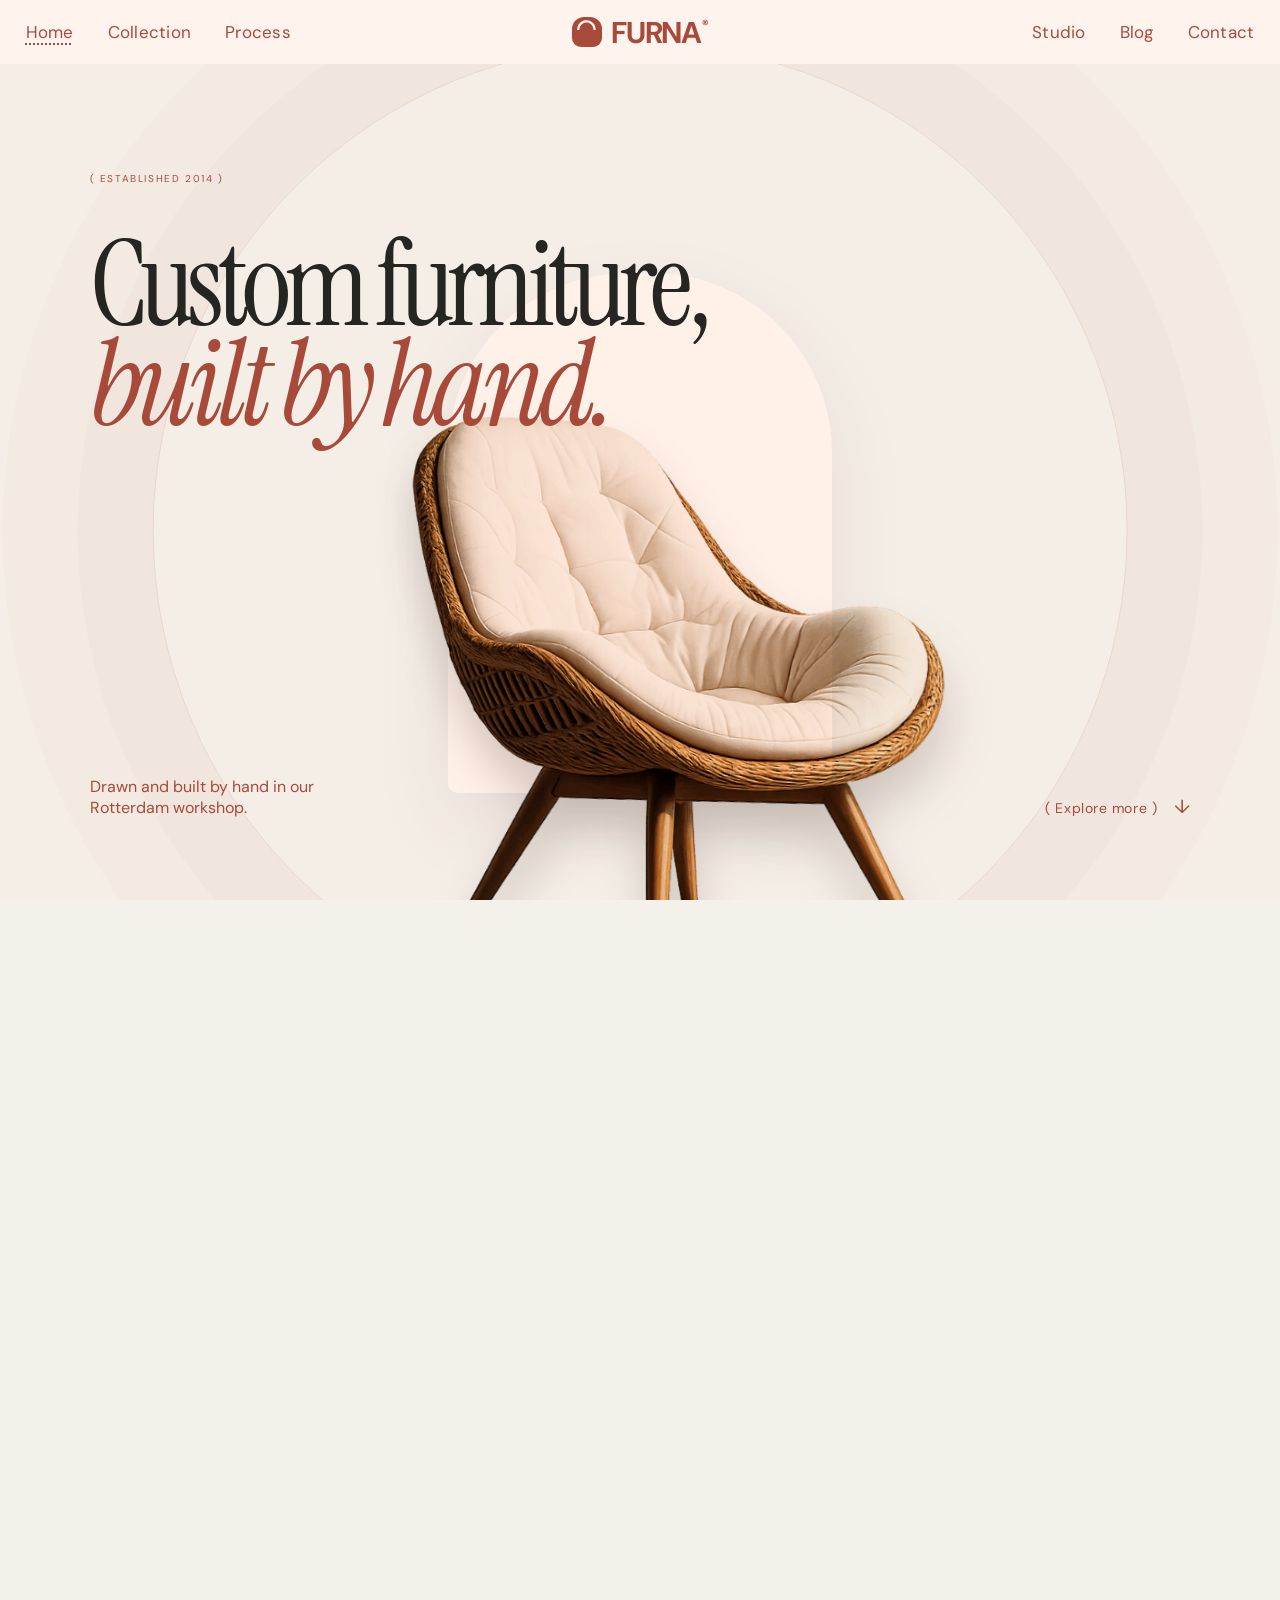
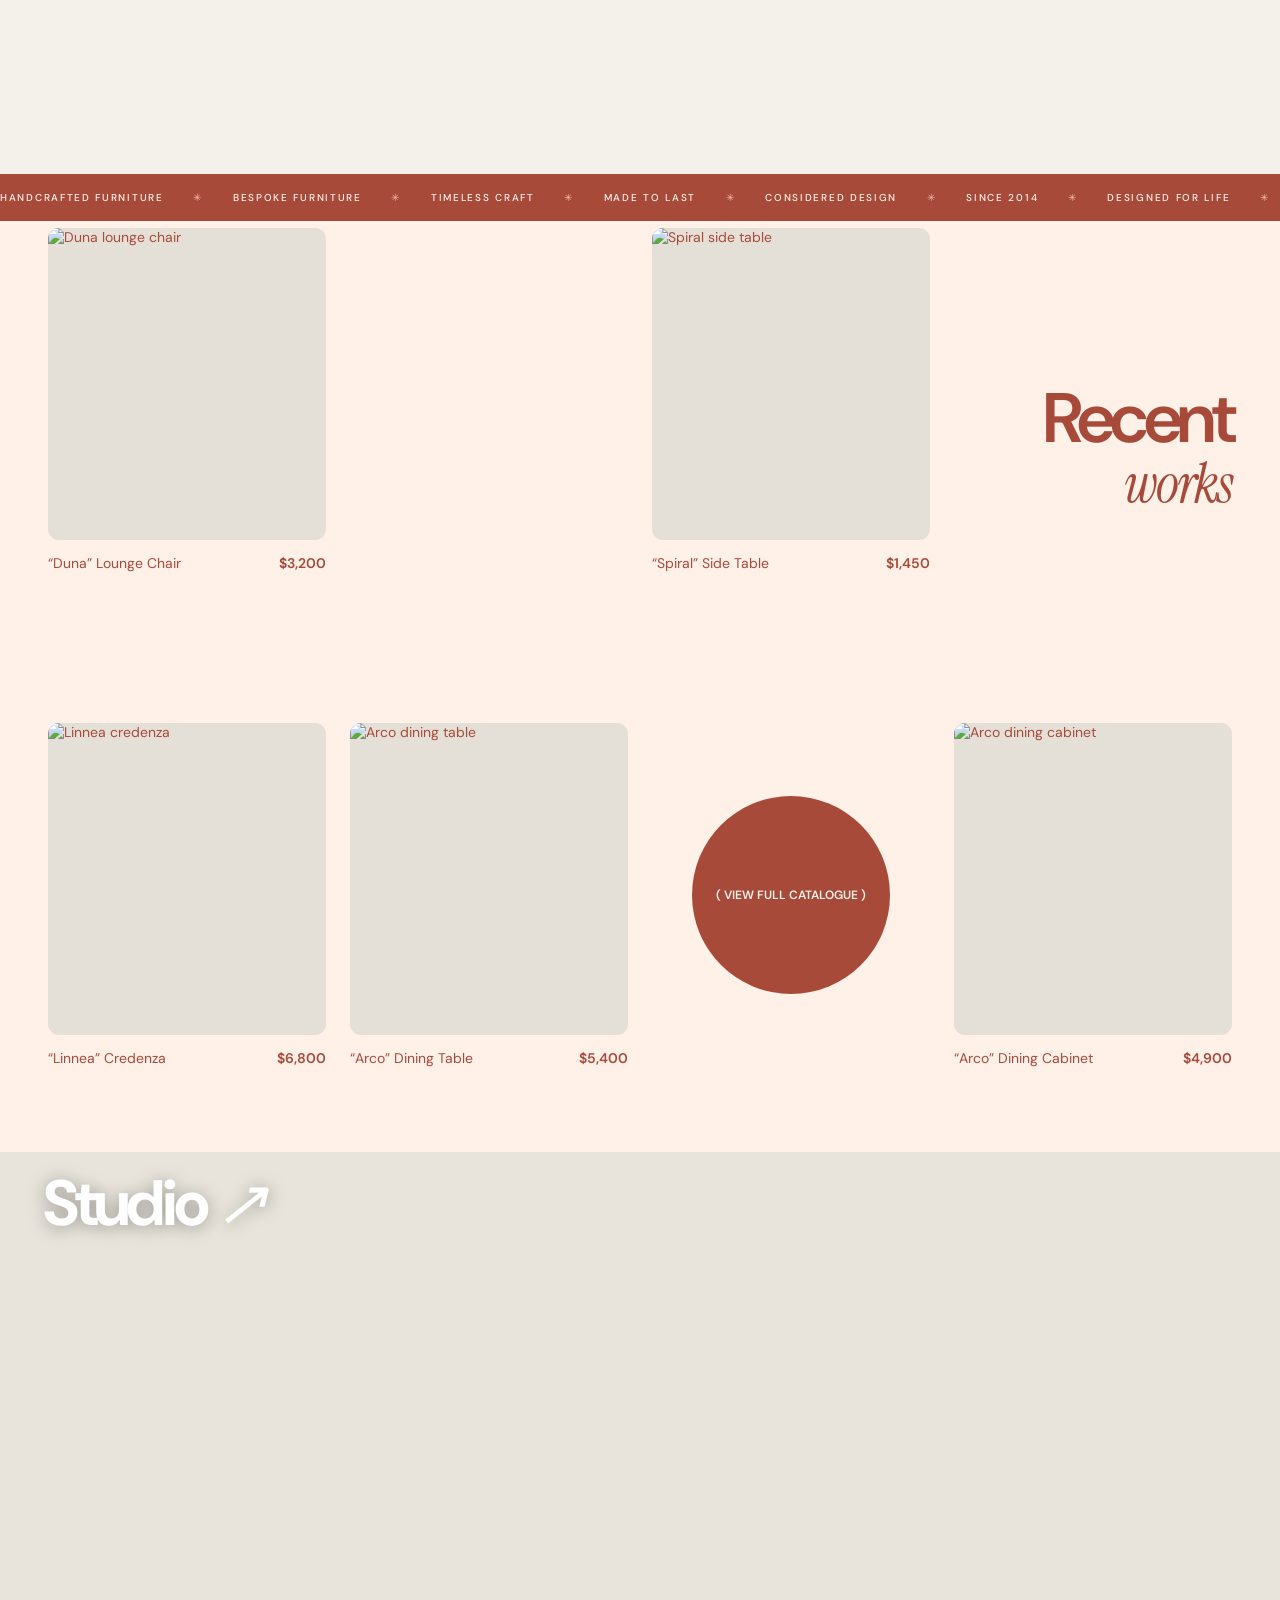
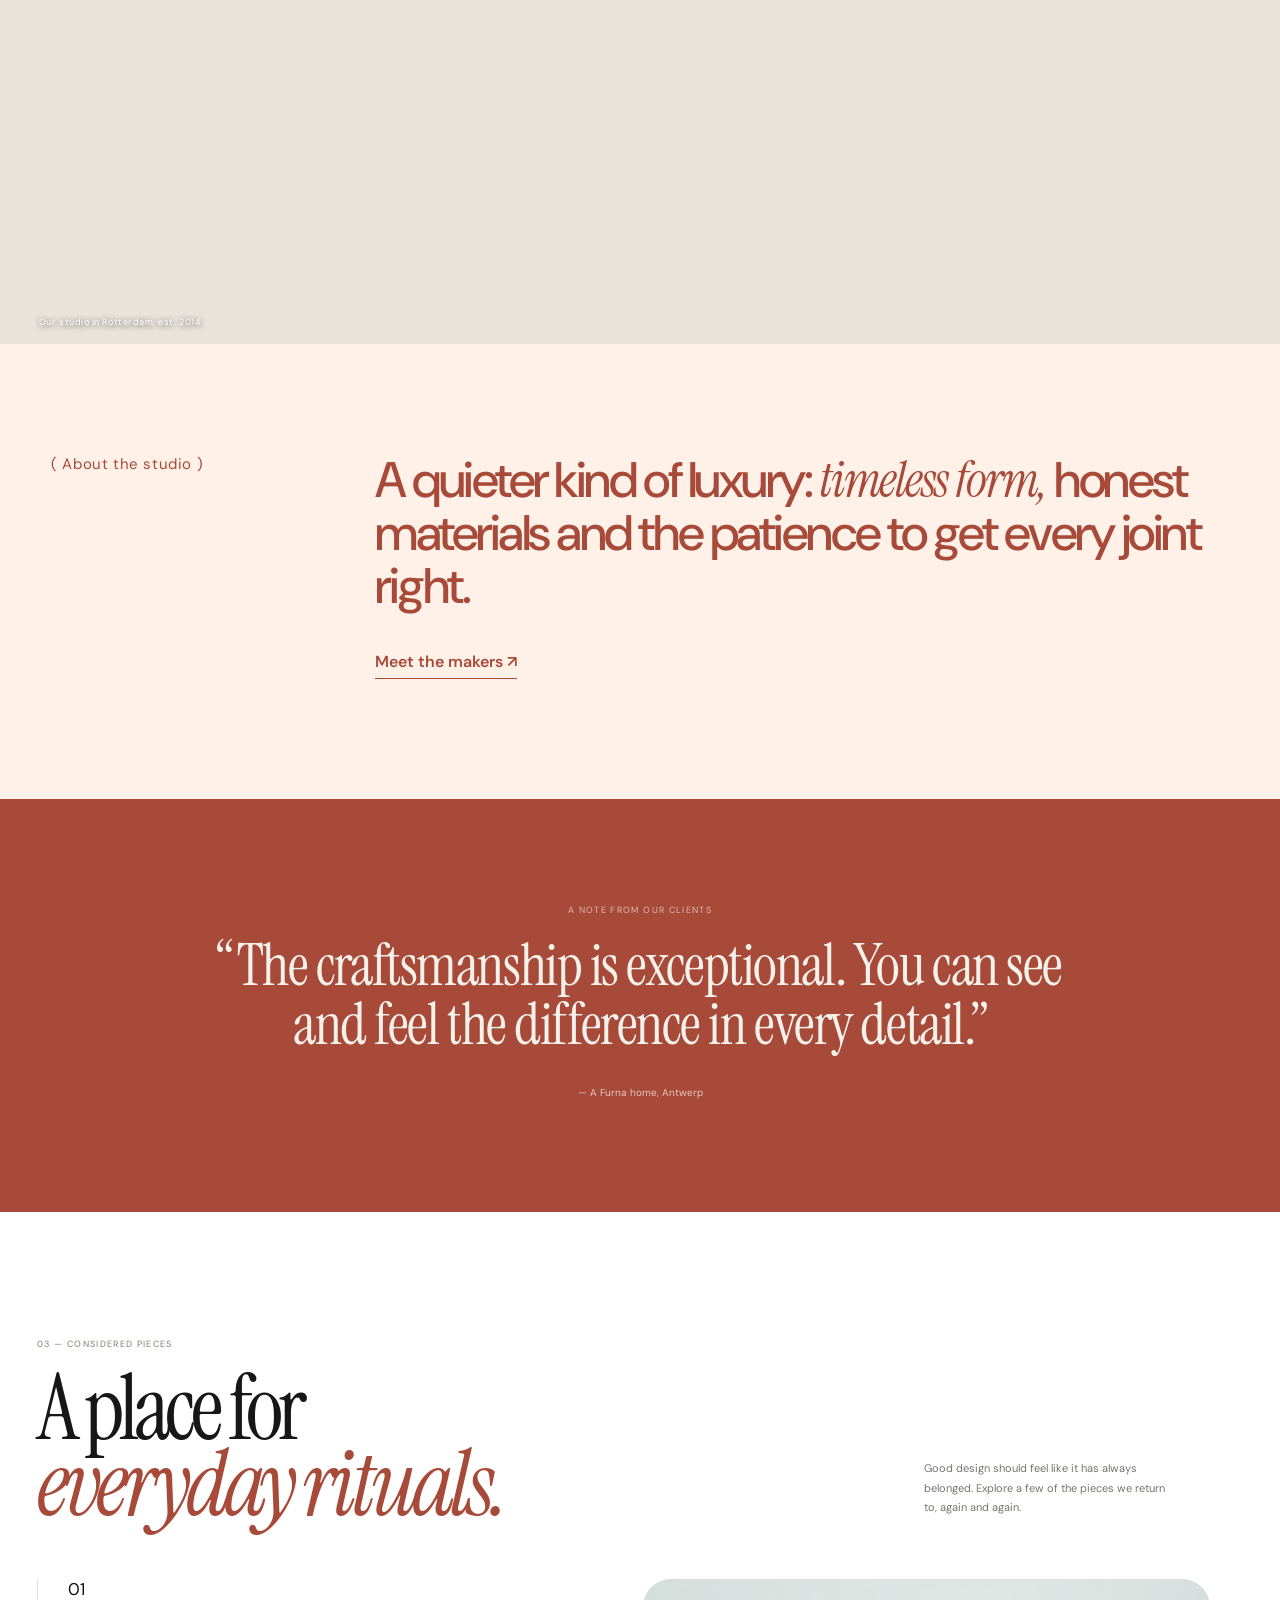
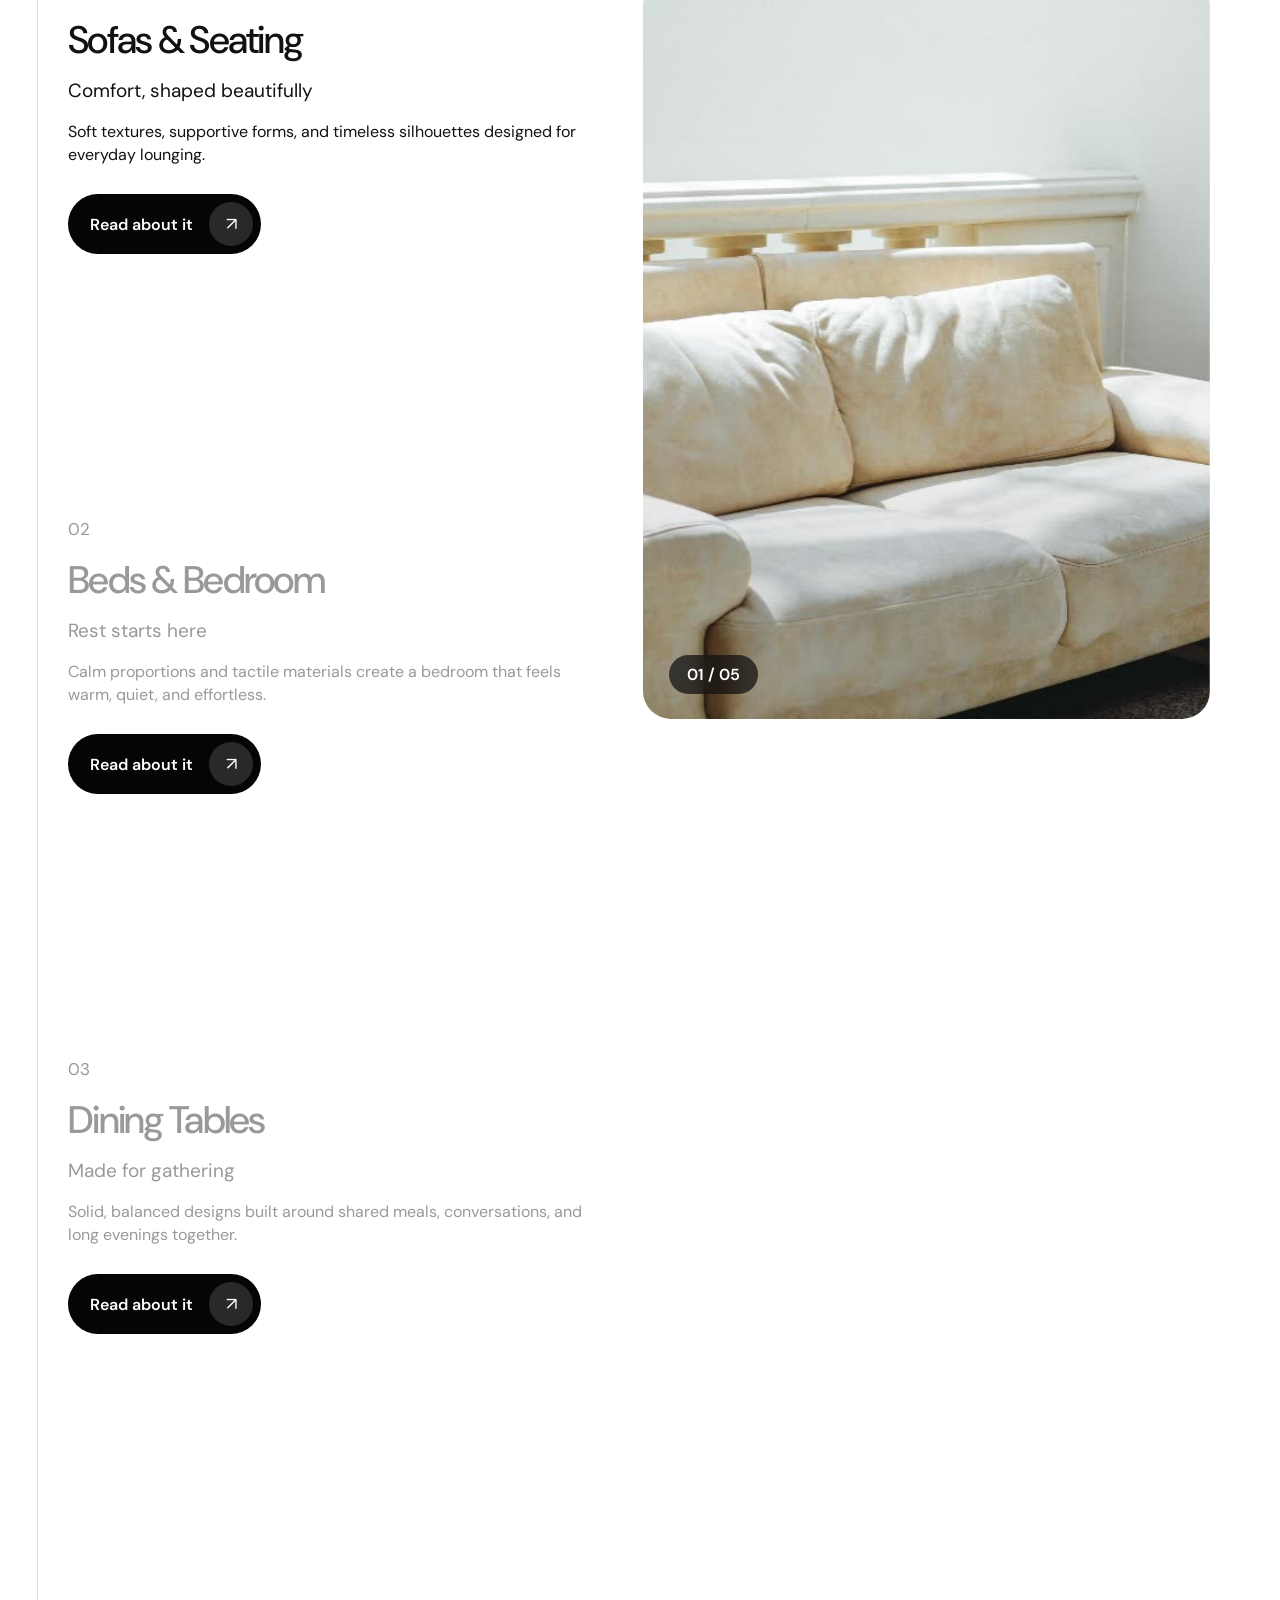
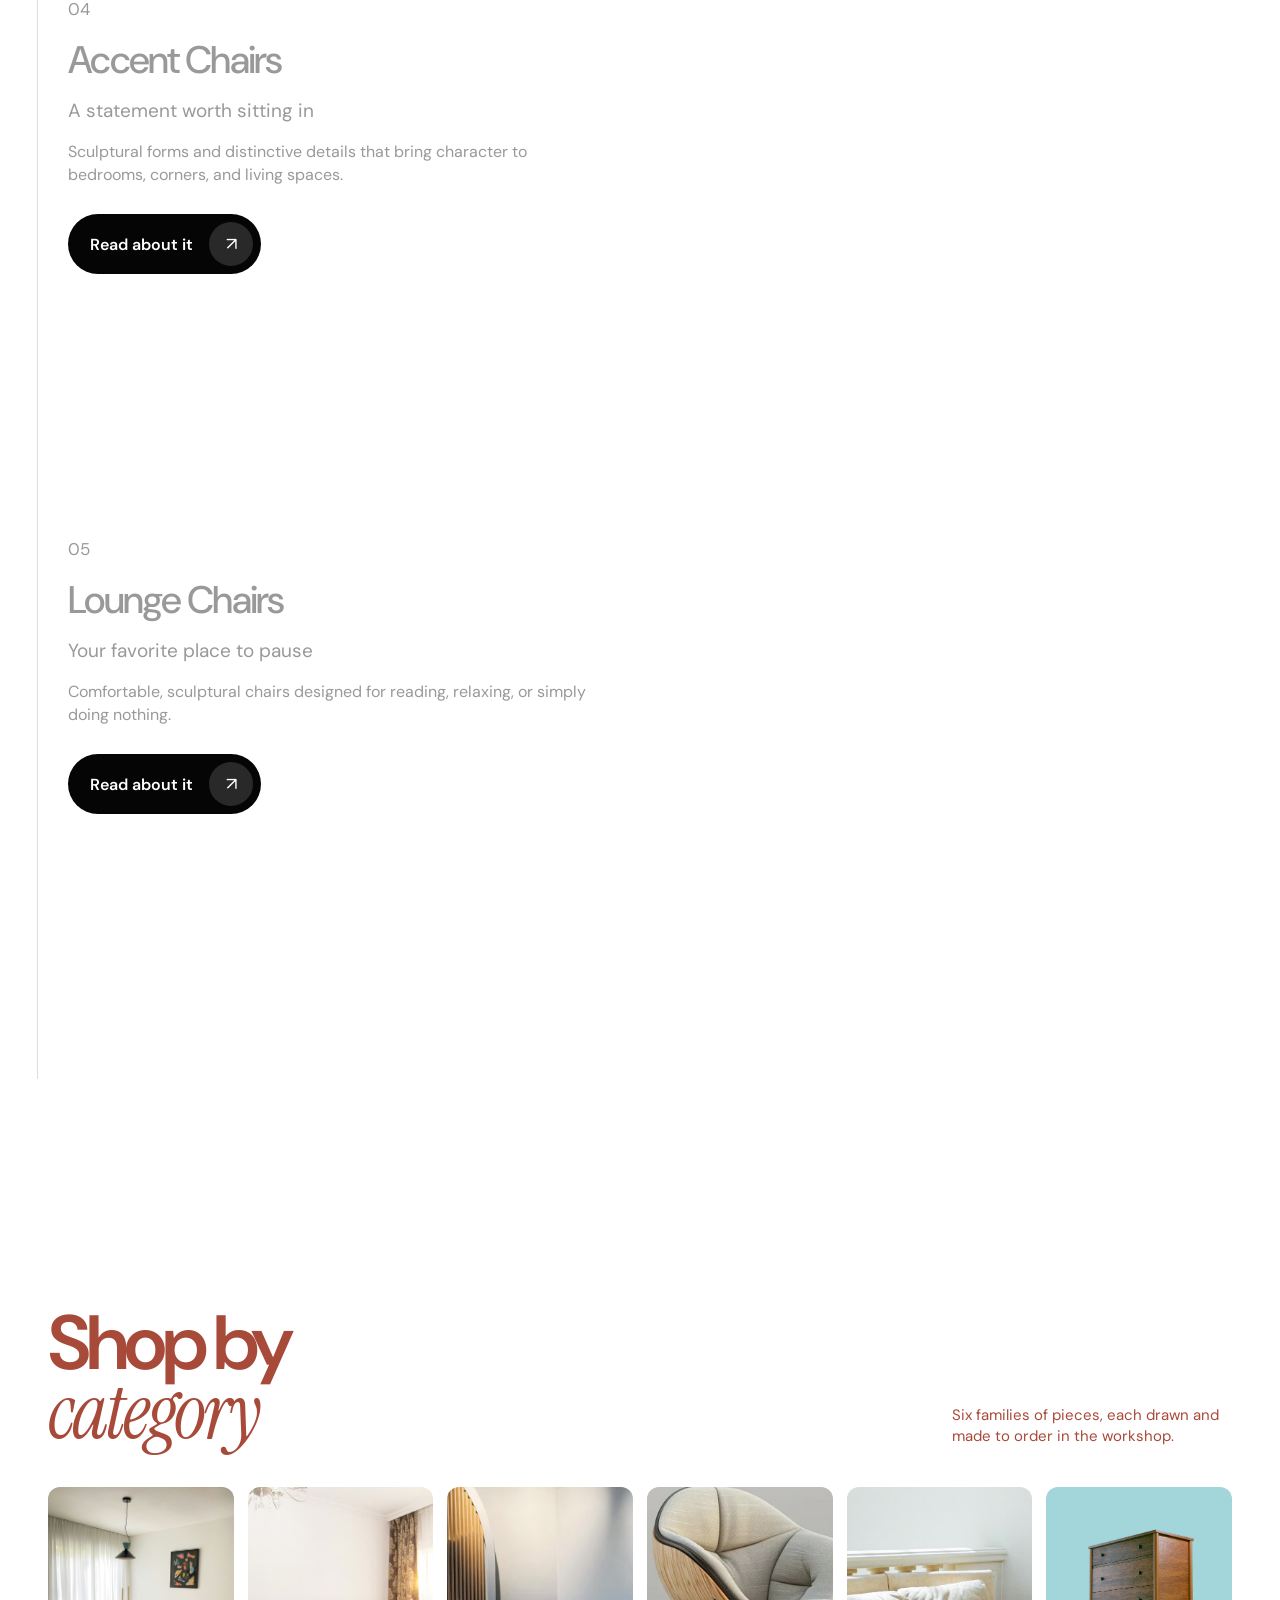
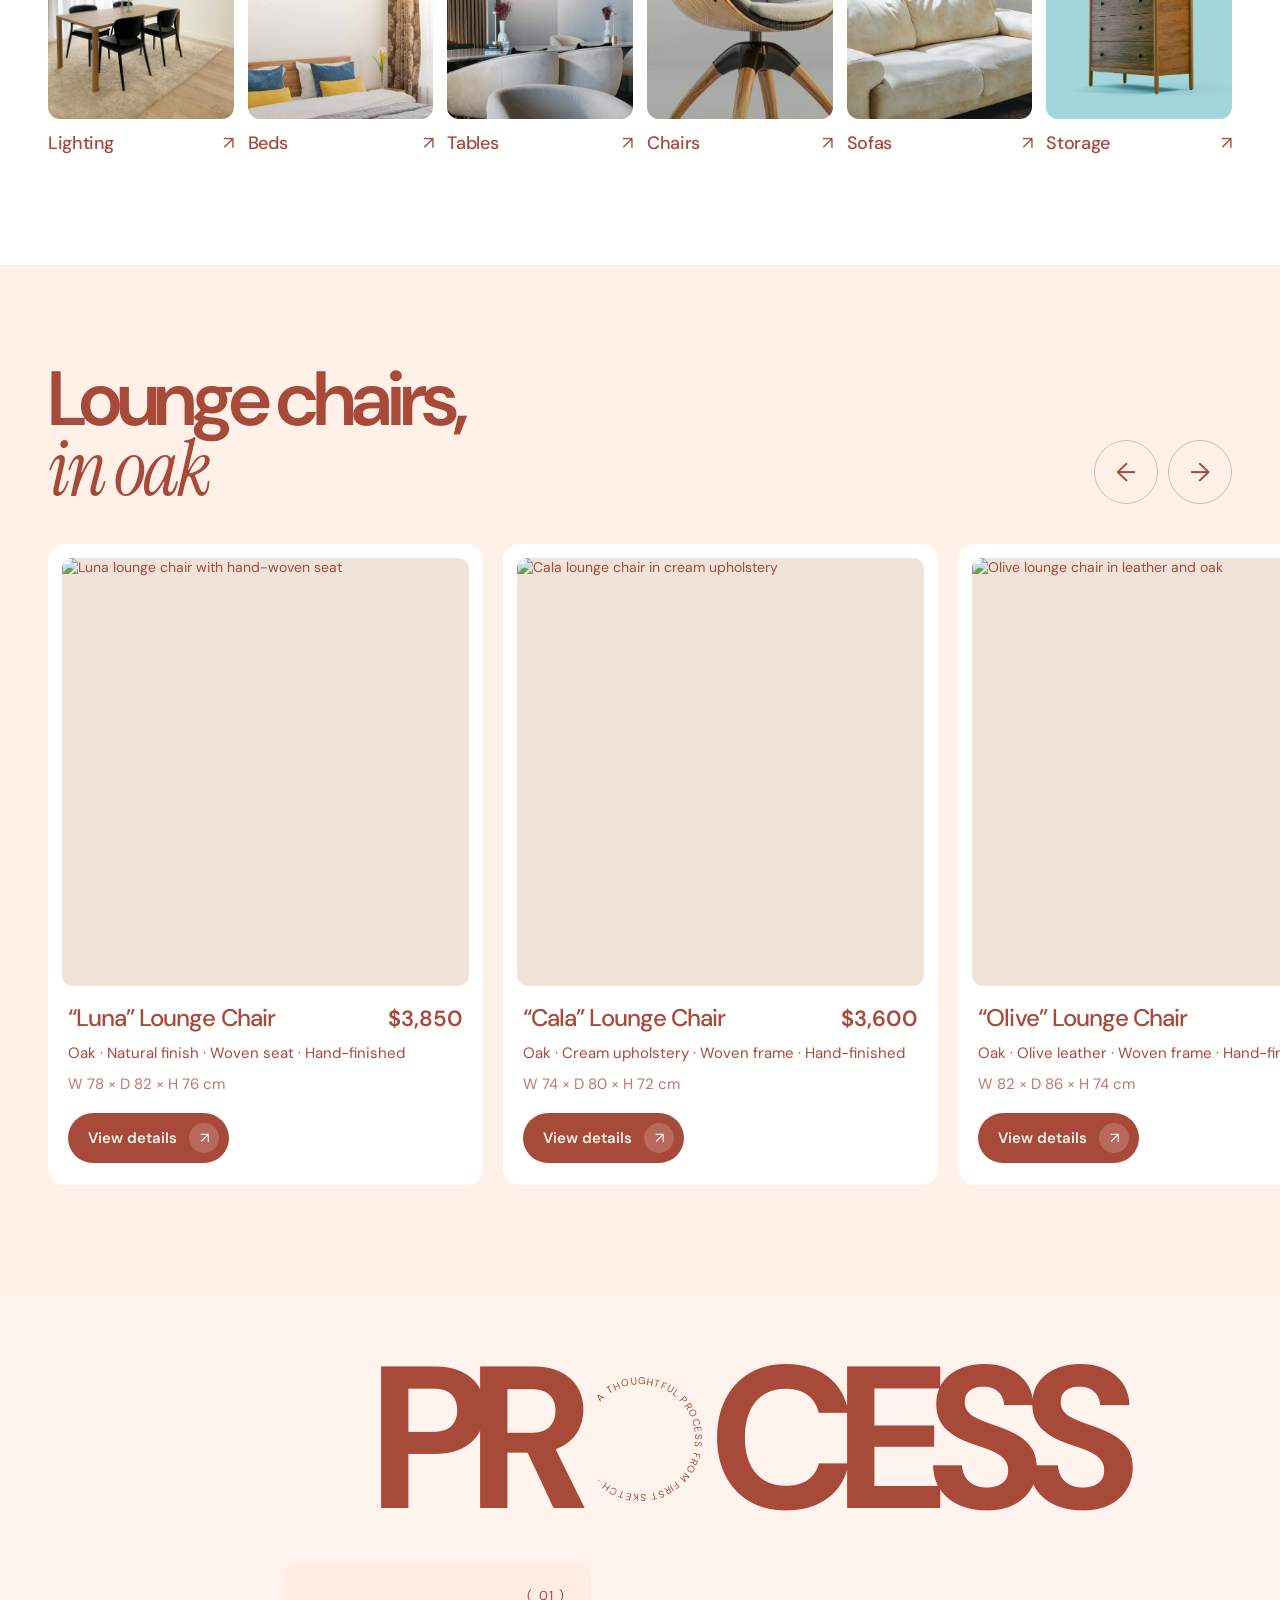
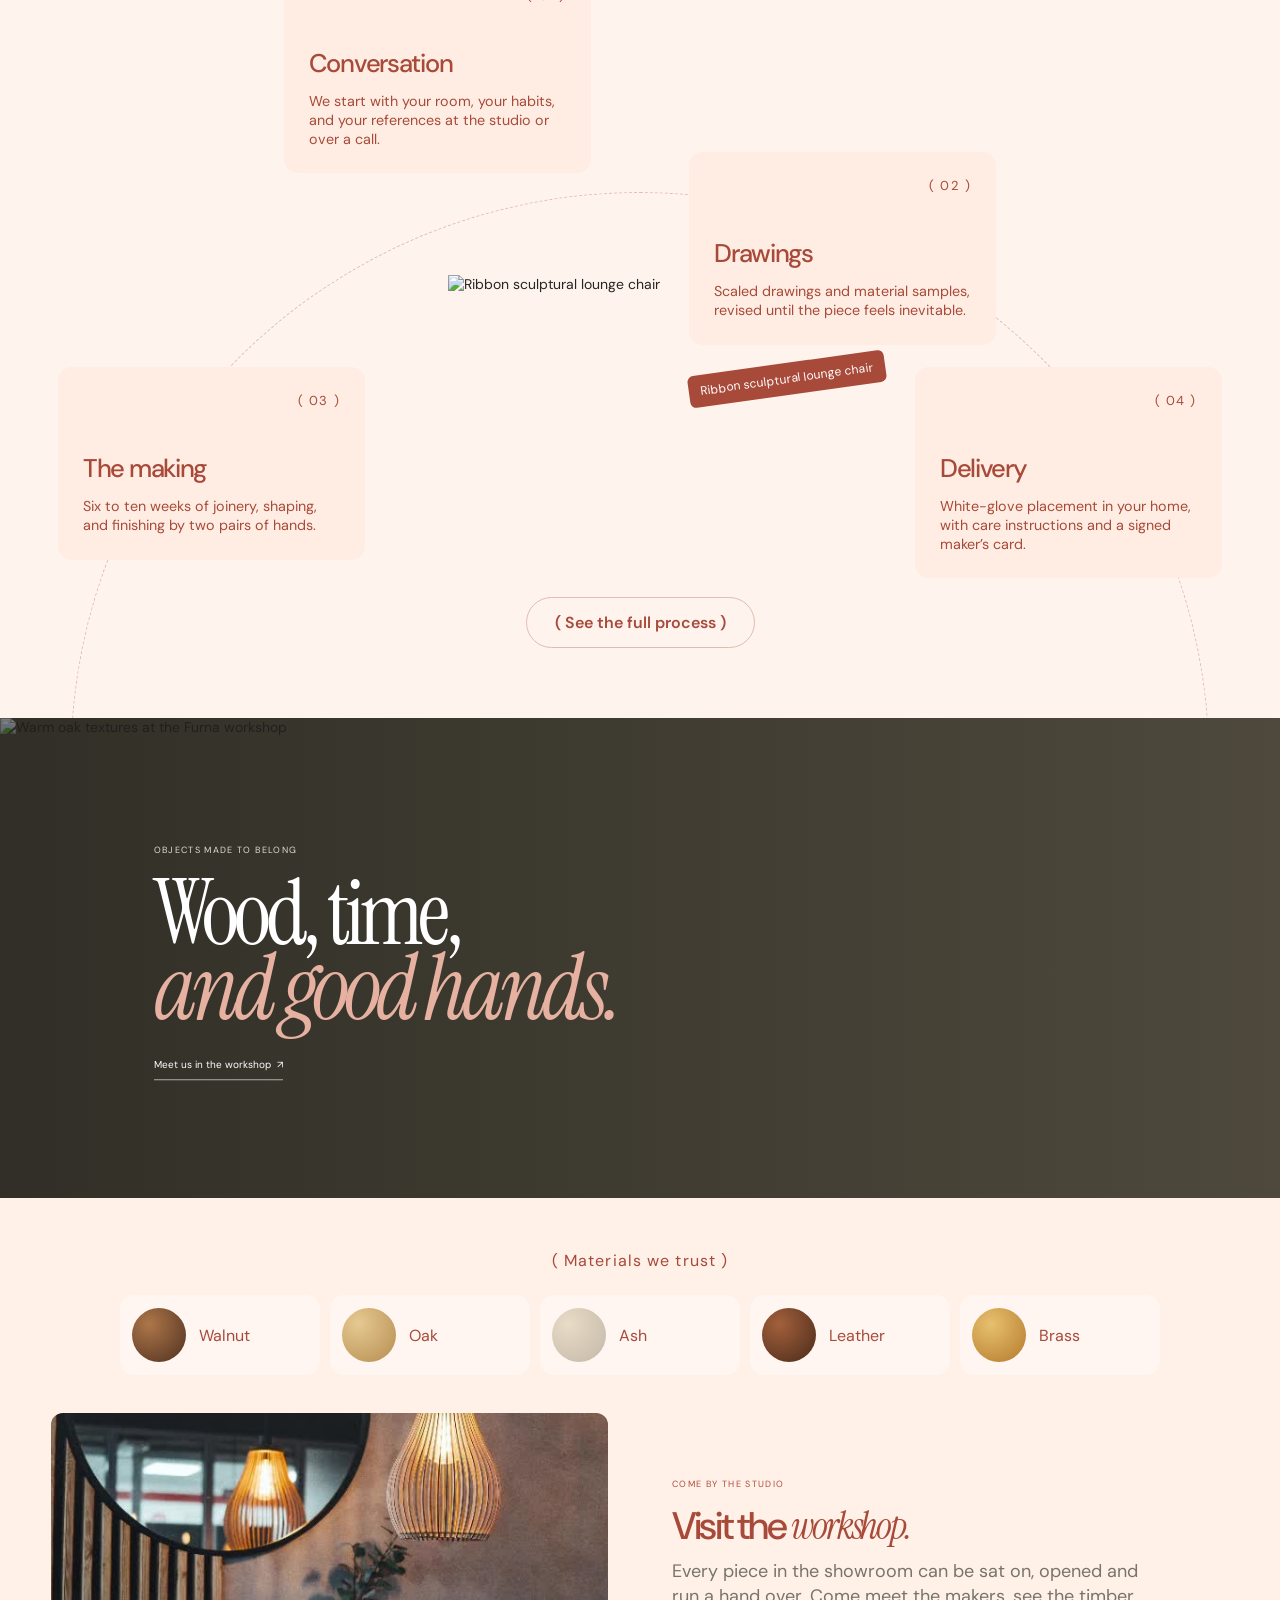
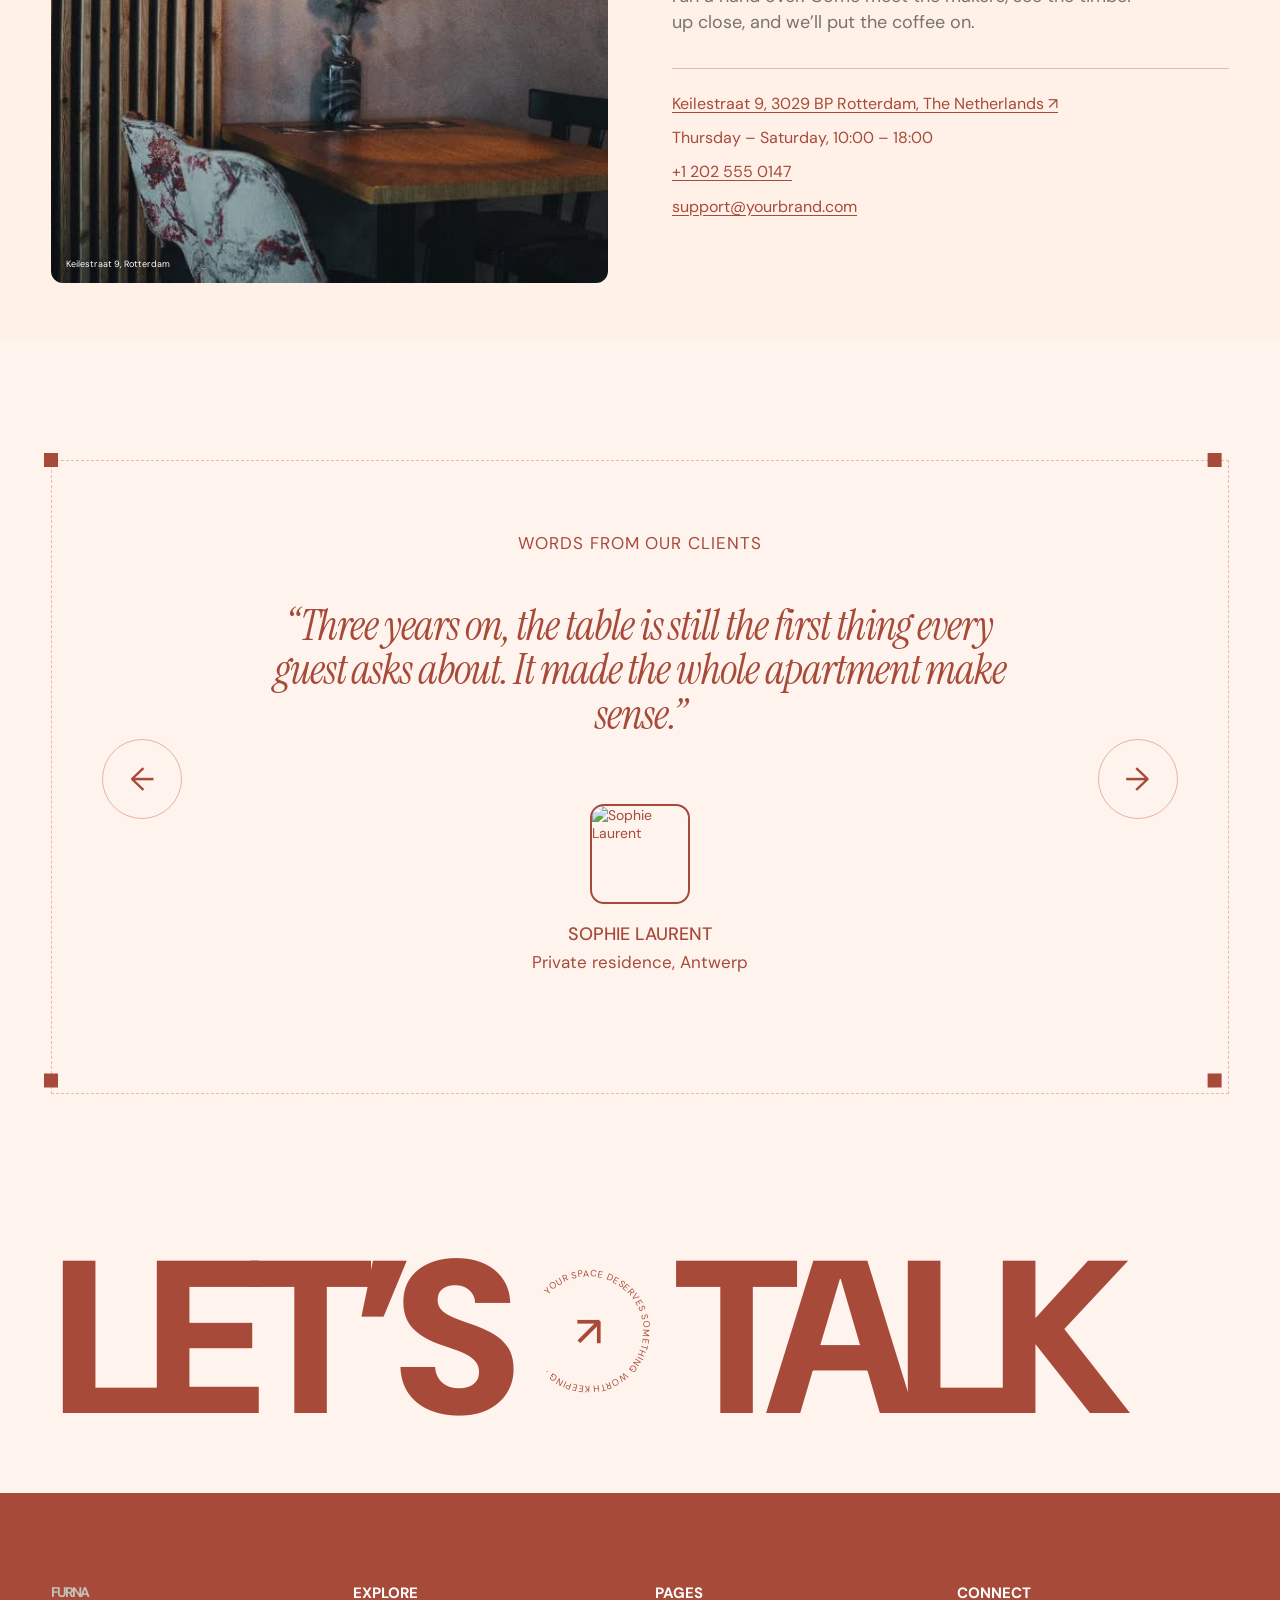
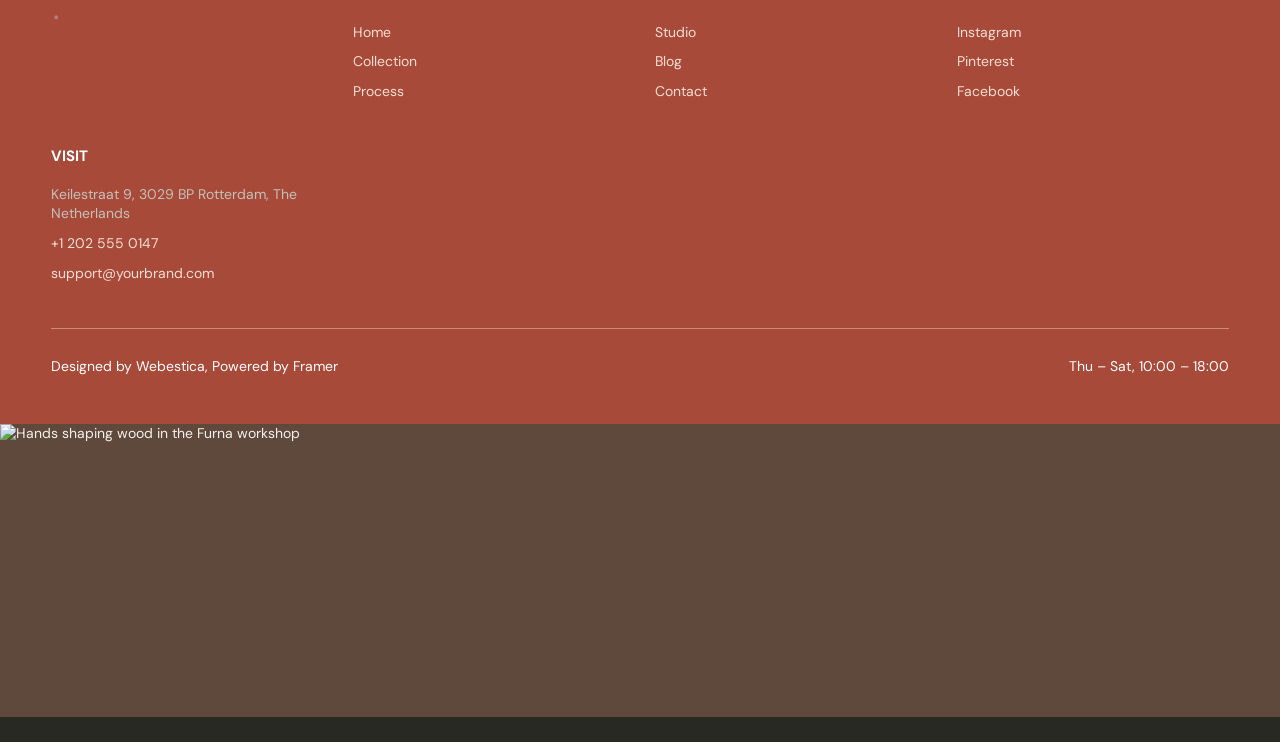
==== index.html @ c9d83ed4 "Add header, real hero, missing home sections and inner pages - Replace the Maison Evora screenshot h" ====
﻿<!doctype html>
<html lang="en">
  <head>
    <meta charset="utf-8" />
    <meta name="viewport" content="width=device-width, initial-scale=1" />
    <meta name="theme-color" content="#fff3ed" />
    <meta name="description" content="Custom furniture, drawn and built by hand in our Rotterdam workshop." />
    <title>Furna — Furniture made to belong</title>
    <link rel="preconnect" href="https://framerusercontent.com" />
    <link rel="preconnect" href="https://fonts.googleapis.com" />
    <link rel="preconnect" href="https://fonts.gstatic.com" crossorigin />
    <link href="https://fonts.googleapis.com/css2?family=DM+Sans:wght@400;500;600;700&family=Instrument+Serif:ital@0;1&display=swap" rel="stylesheet" />
    <link rel="stylesheet" href="./styles.css" />
    <link rel="stylesheet" href="./site.css" />
  </head>
  <body>
    <a class="skip-link" href="#main">Skip to content</a>
    <header class="top-bar">
      <nav class="top-nav" aria-label="Main navigation"><a href="./index.html" aria-current="page">Home</a><a href="./work.html">Collection</a><a href="./process.html">Process</a></nav>
      <a class="top-brand" href="./index.html" aria-label="Furna home"><span class="brand-chair" aria-hidden="true">◡</span>FURNA<sup>®</sup></a>
      <nav class="top-nav right" aria-label="More navigation"><a href="./studio.html">Studio</a><a href="./blog.html">Blog</a><a href="./contact.html">Contact</a></nav>
      <button class="top-toggle" type="button" aria-expanded="false" aria-controls="top-menu" aria-label="Open menu">☰</button>
    </header>
    <nav class="top-menu" id="top-menu" aria-label="Mobile navigation"><a href="./index.html" aria-current="page">Home</a><a href="./work.html">Collection</a><a href="./process.html">Process</a><a href="./studio.html">Studio</a><a href="./blog.html">Blog</a><a href="./contact.html">Contact</a></nav>

    <main id="main">
      <section class="hero section-wrap" id="top">
        <div class="hero-object-track">
          <div class="hero-object-stage">
            <span class="hero-object-kicker">( ESTABLISHED 2014 )</span>
            <h1 class="hero-object-title">Custom furniture,<br /><em>built by hand.</em></h1>
            <p class="hero-object-sub">Drawn and built by hand in our Rotterdam workshop.</p>
            <div class="hero-object-plaque" aria-hidden="true"></div>
            <img class="hero-object-chair" src="./assets/furna-chair.png" alt="Furna lounge chair with a woven shell and cream cushion" width="1536" height="1024" />
            <a class="hero-object-caption" href="#collection">( Explore more ) <i>↓</i></a>
          </div>
        </div>
      </section>

      <div class="ticker" aria-label="Our values"><div class="ticker-track"><span>HANDCRAFTED FURNITURE <i>✳</i> BESPOKE FURNITURE <i>✳</i> TIMELESS CRAFT <i>✳</i> MADE TO LAST <i>✳</i> CONSIDERED DESIGN <i>✳</i> SINCE 2014 <i>✳</i> DESIGNED FOR LIFE <i>✳</i> MADE WITH INTENTION <i>✳</i> DESIGNED TO BELONG <i>✳</i> EXCEPTIONAL MATERIALS <i>✳</i> </span><span aria-hidden="true">HANDCRAFTED FURNITURE <i>✳</i> BESPOKE FURNITURE <i>✳</i> TIMELESS CRAFT <i>✳</i> MADE TO LAST <i>✳</i> CONSIDERED DESIGN <i>✳</i> SINCE 2014 <i>✳</i> DESIGNED FOR LIFE <i>✳</i> MADE WITH INTENTION <i>✳</i> DESIGNED TO BELONG <i>✳</i> EXCEPTIONAL MATERIALS <i>✳</i> </span><span aria-hidden="true">HANDCRAFTED FURNITURE <i>✳</i> BESPOKE FURNITURE <i>✳</i> TIMELESS CRAFT <i>✳</i> MADE TO LAST <i>✳</i> CONSIDERED DESIGN <i>✳</i> SINCE 2014 <i>✳</i> DESIGNED FOR LIFE <i>✳</i> MADE WITH INTENTION <i>✳</i> DESIGNED TO BELONG <i>✳</i> EXCEPTIONAL MATERIALS <i>✳</i> </span></div></div>

      <section class="section-wrap featured" id="collection">
        <div class="collection-layout">
          <div class="collection-intro"><h2>Recent<br /><em>works</em></h2></div>
          <article class="product-card featured-one"><a href="./product.html?item=duna" class="product-photo"><img src="https://framerusercontent.com/images/7QwiMFP658FPZCBFeHsjvfmUzM.jpg?width=800&amp;height=900" alt="Duna lounge chair" loading="lazy" /><span class="product-index">01</span><span class="photo-arrow">↗</span></a><div class="product-meta"><h3>“Duna” Lounge Chair</h3><span>$3,200</span></div><p>Oak · Natural cord</p></article>
          <article class="product-card featured-two"><a href="./product.html?item=spiral" class="product-photo"><img src="https://framerusercontent.com/images/GKczgOV1dNvNQbwH0t3fus7kc.jpg?width=800&amp;height=900" alt="Spiral side table" loading="lazy" /><span class="product-index">02</span><span class="photo-arrow">↗</span></a><div class="product-meta"><h3>“Spiral” Side Table</h3><span>$1,450</span></div><p>Solid walnut · Oil finish</p></article>
          <article class="product-card featured-three"><a href="./product.html?item=linnea" class="product-photo"><img src="https://framerusercontent.com/images/QwzItM1ALLodd2bRaQGUtQg9xI.jpg?width=800&amp;height=900" alt="Linnea credenza" loading="lazy" /><span class="product-index">03</span><span class="photo-arrow">↗</span></a><div class="product-meta"><h3>“Linnea” Credenza</h3><span>$6,800</span></div><p>Smoked oak · Hand-finished</p></article>
          <article class="product-card featured-four"><a href="./product.html?item=arco-table" class="product-photo"><img src="https://framerusercontent.com/images/Xm80uM6ku8EDVsWMJZBI9ddf4kQ.jpg?width=800&amp;height=900" alt="Arco dining table" loading="lazy" /><span class="product-index">04</span><span class="photo-arrow">↗</span></a><div class="product-meta"><h3>“Arco” Dining Table</h3><span>$5,400</span></div><p>European oak · 6–8 seats</p></article>
          <a class="collection-round-link" href="./work.html">( VIEW FULL CATALOGUE )</a>
          <article class="product-card featured-five"><a href="./product.html?item=arco-cabinet" class="product-photo"><img src="https://framerusercontent.com/images/cjjYQtkkHqvfJ5DlC5ECGSIeXOA.jpg?width=800&amp;height=900" alt="Arco dining cabinet" loading="lazy" /><span class="product-index">05</span><span class="photo-arrow">↗</span></a><div class="product-meta"><h3>“Arco” Dining Cabinet</h3><span>$4,900</span></div><p>European oak · Hand-finished</p></article>
        </div>
      </section>

      <section class="studio" id="studio"><div class="studio-image"><a class="studio-label" href="./studio.html">Studio <em>↗</em></a><video class="studio-video" autoplay muted loop playsinline preload="metadata" poster="https://framerusercontent.com/images/2faHIcRBrtbin4Xd7FO8lszYvY.jpg?width=1920&amp;height=1080" aria-label="Furniture and interiors at the Furna studio"><source src="./assets/studio-feature.mp4" type="video/mp4" /></video><span class="image-caption">Our studio in Rotterdam, est. 2014</span></div></section>

      <section class="about" id="about">
        <span class="about-label">( About the studio )</span>
        <div>
          <p class="about-statement">A quieter kind of luxury: <em>timeless form,</em> honest materials and the patience to get every joint right.</p>
          <a class="about-link" href="./studio.html">Meet the makers ↗</a>
        </div>
      </section>

      <section class="quote-band"><span class="eyebrow">A note from our clients</span><blockquote>“The craftsmanship is exceptional. You can see and feel the difference in every detail.”</blockquote><span class="quote-by">— A Furna home, Antwerp</span></section>

      <section class="catalogue section-wrap" id="catalogue">
        <div class="catalogue-head"><div><span class="eyebrow">03 — Considered pieces</span><h2>A place for<br /><em>everyday rituals.</em></h2></div><p>Good design should feel like it has always belonged. Explore a few of the pieces we return to, again and again.</p></div>
        <div class="room-scroll"><div class="room-list">
          <article class="room-copy is-active" data-room="0"><span>01</span><h3>Sofas &amp; Seating</h3><h4>Comfort, shaped beautifully</h4><p>Soft textures, supportive forms, and timeless silhouettes designed for everyday lounging.</p><a href="./work.html?category=sofas">Read about it <b>↗</b></a></article>
          <article class="room-copy" data-room="1"><span>02</span><h3>Beds &amp; Bedroom</h3><h4>Rest starts here</h4><p>Calm proportions and tactile materials create a bedroom that feels warm, quiet, and effortless.</p><a href="./work.html?category=beds">Read about it <b>↗</b></a></article>
          <article class="room-copy" data-room="2"><span>03</span><h3>Dining Tables</h3><h4>Made for gathering</h4><p>Solid, balanced designs built around shared meals, conversations, and long evenings together.</p><a href="./work.html?category=tables">Read about it <b>↗</b></a></article>
          <article class="room-copy" data-room="3"><span>04</span><h3>Accent Chairs</h3><h4>A statement worth sitting in</h4><p>Sculptural forms and distinctive details that bring character to bedrooms, corners, and living spaces.</p><a href="./work.html?category=chair">Read about it <b>↗</b></a></article>
          <article class="room-copy" data-room="4"><span>05</span><h3>Lounge Chairs</h3><h4>Your favorite place to pause</h4><p>Comfortable, sculptural chairs designed for reading, relaxing, or simply doing nothing.</p><a href="./work.html?category=chair">Read about it <b>↗</b></a></article>
        </div><div class="room-visual"><img id="room-image" class="room-image is-visible" src="./assets/sofas.jpg" alt="Soft ivory sofa in a bright living room" /><img id="room-image-next" class="room-image" src="" alt="" aria-hidden="true" /><span id="room-count">01 / 05</span></div></div>
      </section>

      <section class="browse" id="browse">
        <div class="browse-head"><h2>Shop by<br /><em>category</em></h2><p>Six families of pieces, each drawn and made to order in the workshop.</p></div>
        <div class="browse-grid">
          <a class="browse-card" href="./work.html?category=lighting"><div class="browse-thumb"><img src="./assets/lamp.jpg" alt="Handmade lamp on a wooden surface" loading="lazy" decoding="async" /></div><span>Lighting <b>↗</b></span></a>
          <a class="browse-card" href="./work.html?category=beds"><div class="browse-thumb"><img src="./assets/bedroom.jpg" alt="Calm bedroom with natural linens" loading="lazy" decoding="async" /></div><span>Beds <b>↗</b></span></a>
          <a class="browse-card" href="./work.html?category=tables"><div class="browse-thumb"><img src="./assets/dining.jpg" alt="Dining room with a solid table" loading="lazy" decoding="async" /></div><span>Tables <b>↗</b></span></a>
          <a class="browse-card" href="./work.html?category=chair"><div class="browse-thumb"><img src="./assets/accent-chair.jpg" alt="Sculptural accent chair" loading="lazy" decoding="async" /></div><span>Chairs <b>↗</b></span></a>
          <a class="browse-card" href="./work.html?category=sofas"><div class="browse-thumb"><img src="./assets/sofas.jpg" alt="Ivory sofa in a living room" loading="lazy" decoding="async" /></div><span>Sofas <b>↗</b></span></a>
          <a class="browse-card" href="./work.html?category=storage"><div class="browse-thumb"><img src="./assets/storage.jpg" alt="Wooden storage unit" loading="lazy" decoding="async" /></div><span>Storage <b>↗</b></span></a>
        </div>
      </section>

      <section class="showcase" id="showcase" aria-label="Lounge chair showcase">
        <div class="showcase-head"><h2>Lounge chairs,<br /><em>in oak</em></h2><div class="showcase-arrows"><button type="button" id="showcase-prev" aria-label="Previous chair">←</button><button type="button" id="showcase-next" aria-label="Next chair">→</button></div></div>
        <div class="showcase-track" id="showcase-track" tabindex="0">
          <article class="showcase-card"><a class="showcase-photo" href="./product.html?item=luna"><img src="https://framerusercontent.com/images/rQKrEH1iTcY6Afm8nvIijCgsPug.jpg?width=1000&amp;height=1050" alt="Luna lounge chair with hand-woven seat" loading="lazy" /></a><div class="showcase-meta"><h3>“Luna” Lounge Chair</h3><span>$3,850</span></div><p>Oak · Natural finish · Woven seat · Hand-finished</p><p class="dims">W 78 × D 82 × H 76 cm</p><a class="pill-link" href="./product.html?item=luna">View details <b>↗</b></a></article>
          <article class="showcase-card"><a class="showcase-photo" href="./product.html?item=cala"><img src="https://framerusercontent.com/images/IHYZNe4GVSFodEOmwyrd3bcaT4.jpg?width=1000&amp;height=1050" alt="Cala lounge chair in cream upholstery" loading="lazy" /></a><div class="showcase-meta"><h3>“Cala” Lounge Chair</h3><span>$3,600</span></div><p>Oak · Cream upholstery · Woven frame · Hand-finished</p><p class="dims">W 74 × D 80 × H 72 cm</p><a class="pill-link" href="./product.html?item=cala">View details <b>↗</b></a></article>
          <article class="showcase-card"><a class="showcase-photo" href="./product.html?item=olive"><img src="https://framerusercontent.com/images/X9YDXtefW0Rtkgy1gJbhCHN4tP4.jpg?width=1000&amp;height=1050" alt="Olive lounge chair in leather and oak" loading="lazy" /></a><div class="showcase-meta"><h3>“Olive” Lounge Chair</h3><span>$4,200</span></div><p>Oak · Olive leather · Woven frame · Hand-finished</p><p class="dims">W 82 × D 86 × H 74 cm</p><a class="pill-link" href="./product.html?item=olive">View details <b>↗</b></a></article>
        </div>
      </section>

      <section class="process section-wrap" id="process"><div class="process-banner"><span>PR</span><span class="process-seal"><svg viewBox="0 0 200 200" aria-hidden="true"><defs><path id="processTextPath" d="M100,100 m-78,0 a78,78 0 1,1 156,0 a78,78 0 1,1 -156,0" /></defs><text><textPath href="#processTextPath" startOffset="50%" text-anchor="middle">A THOUGHTFUL PROCESS FROM FIRST SKETCH ·</textPath></text></svg></span><span>CESS</span></div><div class="process-stage"><div class="process-orbit"></div><article class="process-card card-one"><span>( 01 )</span><h3>Conversation</h3><p>We start with your room, your habits, and your references at the studio or over a call.</p></article><article class="process-card card-two"><span>( 02 )</span><h3>Drawings</h3><p>Scaled drawings and material samples, revised until the piece feels inevitable.</p></article><article class="process-card card-three"><span>( 03 )</span><h3>The making</h3><p>Six to ten weeks of joinery, shaping, and finishing by two pairs of hands.</p></article><article class="process-card card-four"><span>( 04 )</span><h3>Delivery</h3><p>White-glove placement in your home, with care instructions and a signed maker’s card.</p></article><div class="process-chair"><img src="https://framerusercontent.com/images/3YyxdaIMtJQX43sUW1ge1Ez1Mgo.png?width=1118&amp;height=1067" alt="Ribbon sculptural lounge chair" loading="lazy" /><span>Ribbon sculptural lounge chair</span></div></div><div class="process-more"><a href="./process.html">( See the full process )</a></div></section>

      <section class="workshop"><img src="https://framerusercontent.com/images/OxNCsTc8RmMDYWlXSknclZlmFs.jpg?width=1920&amp;height=420" alt="Warm oak textures at the Furna workshop" loading="lazy" /><div class="workshop-label"><span class="eyebrow">Objects made to belong</span><h2>Wood, time,<br /><em>and good hands.</em></h2><a href="./contact.html">Meet us in the workshop&nbsp; ↗</a></div></section>

      <section class="visit" id="visit">
        <div class="materials"><span>( Materials we trust )</span><div class="material-list"><span><i class="swatch walnut"></i>Walnut</span><span><i class="swatch oak"></i>Oak</span><span><i class="swatch ash"></i>Ash</span><span><i class="swatch leather"></i>Leather</span><span><i class="swatch brass"></i>Brass</span></div></div>
        <div class="visit-layout">
          <div class="visit-image"><img src="./assets/lounge.jpg" alt="Warm, considered interiors at the Furna studio" loading="lazy" /><span>Keilestraat 9, Rotterdam</span></div>
          <div class="visit-copy">
            <span class="eyebrow">Come by the studio</span>
            <h2>Visit the <em>workshop.</em></h2>
            <p>Every piece in the showroom can be sat on, opened and run a hand over. Come meet the makers, see the timber up close, and we’ll put the coffee on.</p>
            <div class="visit-details">
              <span><a href="https://maps.google.com/?q=Keilestraat+9,+3029+BP+Rotterdam" target="_blank" rel="noopener">Keilestraat 9, 3029 BP Rotterdam, The Netherlands ↗</a></span>
              <span>Thursday – Saturday, 10:00 – 18:00</span>
              <span><a href="tel:+12025550147">+1 202 555 0147</a></span>
              <span><a href="mailto:support@yourbrand.com">support@yourbrand.com</a></span>
            </div>
          </div>
        </div>
      </section>

      <section class="testimonials"><div class="testimonial-title"><span class="eyebrow">Words from our clients</span><span class="testimonial-count">01 / 03</span></div><div class="testimonial-content"><span class="quote-mark">“</span><blockquote id="testimonial-quote">Three years on, the table is still the first thing every guest asks about. It made the whole apartment make sense.</blockquote><div class="testimonial-person"><img src="https://framerusercontent.com/images/cqpXv4IVq6rbsUrYtdDpiZWynmA.jpg?width=250&amp;height=250" alt="Sophie Laurent" /><div><strong id="testimonial-name">Sophie Laurent</strong><span id="testimonial-role">Private residence, Antwerp</span></div></div><div class="testimonial-controls"><button id="testimonial-prev" type="button" aria-label="Previous testimonial">←</button><button id="testimonial-next" type="button" aria-label="Next testimonial">→</button></div></div></section>
    </main>

    <footer id="contact"><div class="footer-top"><span class="eyebrow">Have something in mind?</span><a href="./contact.html" class="footer-title"><span class="footer-lets">LET’S</span><span class="footer-seal"><svg viewBox="0 0 200 200" aria-hidden="true"><defs><path id="footerTextPath" d="M100,100 m-78,0 a78,78 0 1,1 156,0 a78,78 0 1,1 -156,0" /></defs><text><textPath href="#footerTextPath" startOffset="50%" text-anchor="middle">YOUR SPACE DESERVES SOMETHING WORTH KEEPING ·</textPath></text><b>↗</b></svg></span><span class="footer-talk">TALK</span></a></div><div class="footer-bottom"><div class="wordmark">FURNA<span>®</span></div><div><strong>EXPLORE</strong><a href="./index.html">Home</a><a href="./work.html">Collection</a><a href="./process.html">Process</a></div><div><strong>PAGES</strong><a href="./studio.html">Studio</a><a href="./blog.html">Blog</a><a href="./contact.html">Contact</a></div><div><strong>CONNECT</strong><a href="https://www.instagram.com/" target="_blank" rel="noopener">Instagram</a><a href="https://www.pinterest.com/" target="_blank" rel="noopener">Pinterest</a><a href="https://www.facebook.com/" target="_blank" rel="noopener">Facebook</a></div><div><strong>VISIT</strong><span>Keilestraat 9, 3029 BP Rotterdam, The Netherlands</span><a href="tel:+12025550147">+1 202 555 0147</a><a href="mailto:support@yourbrand.com">support@yourbrand.com</a></div><div class="copyright"><span>Designed by Webestica, Powered by Framer</span><span>Thu – Sat, 10:00 – 18:00</span></div></div><div class="footer-image"><img src="https://framerusercontent.com/images/OxNCsTc8RmMDYWlXSknclZlmFs.jpg?width=1920&amp;height=420" alt="Hands shaping wood in the Furna workshop" loading="lazy" /></div></footer>
    <script src="./site.js"></script>
    <script src="./script.js"></script>
  </body>
</html>
---- styles.css ----
:root{--paper:#f4f1eb;--ink:#252521;--muted:#77766f;--line:#d8d4cb;--rust:#a84a39;--olive:#b7ad91;--serif:'Instrument Serif',Georgia,serif;--sans:'DM Sans',Arial,sans-serif}*{box-sizing:border-box}html{scroll-behavior:smooth}body{margin:0;background:var(--paper);color:var(--ink);font-family:var(--sans);font-size:14px;-webkit-font-smoothing:antialiased}a{color:inherit;text-decoration:none}button{font:inherit;color:inherit}.site-header{height:84px;padding:0 5.1vw;display:flex;align-items:center;justify-content:space-between;border-bottom:1px solid var(--line);position:relative;z-index:3;background:var(--paper)}.wordmark{font-size:27px;font-weight:700;letter-spacing:-2px}.wordmark span{font-size:9px;letter-spacing:0;vertical-align:top;margin-left:3px}.main-nav{display:flex;gap:38px;margin-left:44px}.main-nav a,.header-cta{font-size:12px}.main-nav a{color:#696860;transition:color .2s}.main-nav a:hover,.text-link:hover{color:var(--rust)}.header-cta{border:1px solid #bab6ac;padding:12px 17px;border-radius:100px}.header-cta span{margin-left:18px;color:var(--rust)}.menu-toggle{display:none;border:0;background:none;font-size:21px}.section-wrap{padding-left:7.1vw;padding-right:7.1vw}.hero{padding-top:36px}.hero-topline,.hero-bottom{display:flex;justify-content:space-between;color:var(--muted);font-size:10px;line-height:1.65;letter-spacing:.04em}.hero-note{align-self:end}.hero-title{display:flex;justify-content:space-between;align-items:flex-end;padding:42px 0 31px}.hero h1,.section-head h2,.catalogue h2,.process h2,.visit h2,.workshop h2{font-family:var(--serif);font-weight:400;font-size:clamp(68px,9.4vw,138px);letter-spacing:-.055em;line-height:.83;margin:0}.hero h1 em,.section-head h2 em,.catalogue h2 em,.process h2 em,.visit h2 em,.workshop h2 em,.studio-lead em,.footer-title em{font-weight:400;color:var(--rust)}.hero-aside{width:190px;padding-bottom:7px;display:grid;grid-template-columns:36px 1fr;column-gap:13px;align-items:start}.round-mark{width:34px;height:34px;border:1px solid var(--rust);border-radius:50%;display:flex;justify-content:center;align-items:center;font-family:var(--serif);font-size:9px;line-height:.7;color:var(--rust);text-align:center}.hero-aside p{margin:0;font-size:11px;line-height:1.7;color:#64635d}.text-link{display:inline-flex;align-items:center;gap:30px;padding-bottom:7px;border-bottom:1px solid var(--line);font-size:11px;transition:color .2s}.text-link b{font-size:16px;font-weight:400;color:var(--rust)}.hero-aside .text-link{grid-column:2;margin-top:20px;justify-content:space-between}.hero-image{height:min(61vw,660px);min-height:370px;position:relative;overflow:hidden;background:#ddd4c4}.hero-image>img,.studio-image>img,.visit-image>img,.workshop>img{height:100%;width:100%;object-fit:cover;display:block}.hero-image>img{object-position:center 55%}.hero-stamp{position:absolute;left:26px;top:26px;width:74px;height:74px;border:1px solid rgba(244,241,235,.8);border-radius:50%;color:white;display:flex;align-items:center;justify-content:center;flex-direction:column;line-height:1.2;text-shadow:0 1px 6px #333}.hero-stamp span{font-size:7px;letter-spacing:.12em}.hero-stamp strong{font-family:var(--serif);font-size:21px;font-weight:400}.image-caption{position:absolute;bottom:16px;right:18px;color:white;font-size:9px;letter-spacing:.06em;text-shadow:0 1px 6px #222}.hero-bottom{padding:18px 0 29px;align-items:center}.hero-bottom a{color:var(--ink)}.hero-bottom a span{color:var(--rust);padding-left:9px}.ticker{overflow:hidden;white-space:nowrap;background:#e8e4db;border-top:1px solid var(--line);border-bottom:1px solid var(--line);padding:17px 0;color:#45433c;font-size:10px;letter-spacing:.17em}.ticker-track{width:max-content;animation:marquee 44s linear infinite}.ticker i{font-style:normal;color:var(--rust);padding:0 25px}@keyframes marquee{to{transform:translateX(-35%)}}.featured{padding-top:117px;padding-bottom:122px}.section-head,.catalogue-head{display:flex;align-items:flex-end;justify-content:space-between;margin-bottom:46px}.eyebrow{font-size:9px;text-transform:uppercase;letter-spacing:.15em;color:#807d72;display:block;margin-bottom:21px}.section-head h2,.catalogue h2,.process h2,.visit h2{font-size:clamp(58px,7.1vw,100px)}.circle-link{width:84px;height:84px;border:1px solid var(--line);border-radius:50%;display:flex;flex-direction:column;justify-content:center;align-items:center;text-align:center;font-size:9px;line-height:1.4;transition:all .25s}.circle-link span{font-size:15px;color:var(--rust)}.circle-link:hover{background:var(--rust);color:white;border-color:var(--rust)}.circle-link:hover span{color:white}.product-grid{display:grid;gap:32px 17px}.product-grid.four{grid-template-columns:repeat(4,minmax(0,1fr))}.product-grid.three{grid-template-columns:repeat(3,minmax(0,1fr));gap:42px 19px}.product-photo{display:block;position:relative;overflow:hidden;background:#e5e0d7;aspect-ratio:4/4.65}.product-photo img{width:100%;height:100%;display:block;object-fit:cover;transition:transform .7s cubic-bezier(.2,.7,.2,1)}.product-photo:hover img{transform:scale(1.045)}.product-index{position:absolute;left:13px;top:13px;color:white;text-shadow:0 1px 5px #333;font-size:9px}.photo-arrow{position:absolute;right:12px;bottom:12px;background:var(--paper);width:32px;height:32px;border-radius:50%;display:grid;place-items:center;font-size:15px;transition:background .2s,color .2s}.product-photo:hover .photo-arrow{background:var(--rust);color:white}.product-meta{display:flex;justify-content:space-between;align-items:baseline;gap:8px;margin-top:14px}.product-meta h3{font-size:12px;font-weight:500;margin:0}.product-meta>span{font-size:10px;color:#68675f;white-space:nowrap}.product-card>p{margin:7px 0 0;color:#8a877d;font-size:9px}.studio{display:grid;grid-template-columns:1fr 1fr;background:#e8e4db;min-height:580px}.studio-image{position:relative;min-height:560px}.studio-image img{object-position:55% center}.studio-image .image-caption{left:20px;right:auto}.studio-copy{padding:85px 10% 68px 12%;display:flex;flex-direction:column;justify-content:space-between}.studio-copy .eyebrow{color:#79756b}.studio-lead{font-family:var(--serif);font-size:clamp(34px,4vw,57px);line-height:1.04;letter-spacing:-.025em;margin:32px 0 70px}.studio-bottom{border-top:1px solid #cbc6ba;padding-top:21px;display:grid;grid-template-columns:90px 1fr;align-items:center}.big-number{font-family:var(--serif);font-size:70px;line-height:1}.big-number span{font-size:32px;color:var(--rust);vertical-align:top}.studio-bottom p{font-size:10px;line-height:1.7;color:#6c6a62}.studio-bottom .text-link{grid-column:2;margin-top:15px;width:max-content}.quote-band{padding:105px 15vw 112px;text-align:center;background:var(--rust);color:#f4f1eb}.quote-band .eyebrow{color:#e2b8ae}.quote-band blockquote{font-family:var(--serif);font-size:clamp(33px,4.5vw,62px);line-height:1.02;letter-spacing:-.025em;max-width:900px;margin:0 auto 28px}.quote-by{font-size:10px;color:#e6c6bf}.catalogue{padding-top:126px;padding-bottom:130px}.catalogue-head{margin-bottom:57px}.catalogue-head>p{width:250px;margin:0 3% 4px 0;color:#77746c;font-size:11px;line-height:1.8}.filter-row{display:flex;gap:28px;border-bottom:1px solid var(--line);margin-bottom:26px}.filter{border:0;background:none;padding:0 0 13px;color:#88857c;font-size:10px;cursor:pointer;position:relative}.filter.active{color:var(--ink)}.filter.active:after{content:"";position:absolute;height:1px;background:var(--rust);bottom:-1px;left:0;right:0}.filter span{color:var(--rust);margin-left:5px}.catalogue .product-card.hidden{display:none}.process{padding-top:91px;padding-bottom:125px;border-top:1px solid var(--line);display:grid;grid-template-columns:.82fr 1.18fr;gap:10vw}.process-heading h2{margin-bottom:24px}.process-heading>p{max-width:260px;color:#77746c;font-size:11px;line-height:1.8;margin:0 0 24px}.steps article{display:grid;grid-template-columns:45px 1fr 26px;gap:18px;align-items:start;padding:25px 0;border-bottom:1px solid var(--line)}.steps article:first-child{border-top:1px solid var(--line)}.step-no{font-size:9px;color:var(--rust);padding-top:4px}.steps h3{font-family:var(--serif);font-size:27px;font-weight:400;margin:0 0 7px}.steps p{font-size:10px;line-height:1.7;color:#77746c;max-width:340px;margin:0}.step-icon{font-family:var(--serif);font-size:21px;color:#8e8a7e;text-align:right}.workshop{position:relative;height:480px;overflow:hidden;background:#4f4a3d}.workshop:after{content:"";position:absolute;inset:0;background:linear-gradient(90deg,rgba(25,25,21,.56),rgba(25,25,21,.02))}.workshop>img{position:absolute;inset:0;object-position:center 53%}.workshop-label{position:absolute;z-index:1;left:12vw;top:50%;transform:translateY(-50%);color:white}.workshop-label .eyebrow{color:#dfddd4}.workshop h2{font-size:clamp(60px,7vw,94px);margin-bottom:28px}.workshop h2 em{color:#e6b1a0}.workshop-label>a{font-size:10px;border-bottom:1px solid rgba(255,255,255,.6);padding-bottom:8px}.visit{padding-top:126px;padding-bottom:130px;display:grid;grid-template-columns:.75fr 1.25fr;gap:9vw;align-items:center}.visit-copy>p{font-size:11px;line-height:1.8;max-width:260px;color:#77746c;margin:22px 0}.visit-image{height:440px;position:relative;background:#ddd5c6}.visit-image span{position:absolute;bottom:13px;left:15px;color:white;font-size:9px;text-shadow:0 1px 4px #222}.testimonials{display:grid;grid-template-columns:.6fr 1.4fr;background:#e8e4db;padding:91px 12vw 95px;gap:8vw}.testimonial-title{display:flex;flex-direction:column;justify-content:space-between}.testimonial-count{font-size:10px;color:#8e8a7e}.testimonial-content{position:relative}.quote-mark{font-family:var(--serif);font-size:70px;line-height:.5;color:var(--rust)}.testimonial-content blockquote{font-family:var(--serif);font-size:clamp(31px,4vw,53px);line-height:1.06;letter-spacing:-.02em;margin:20px 0 30px;max-width:760px}.testimonial-person{display:flex;align-items:center;gap:12px}.testimonial-person img{width:38px;height:38px;object-fit:cover;border-radius:50%}.testimonial-person div{display:flex;flex-direction:column;gap:4px}.testimonial-person strong{font-size:10px;font-weight:500}.testimonial-person span{font-size:9px;color:#77746c}.testimonial-controls{position:absolute;right:0;bottom:0;display:flex;gap:7px}.testimonial-controls button{width:36px;height:36px;border-radius:50%;border:1px solid #c7c2b8;background:transparent;cursor:pointer;font-size:15px}.testimonial-controls button:hover{background:var(--rust);color:white;border-color:var(--rust)}footer{background:#292923;color:var(--paper);padding:78px 7.1vw 25px}.footer-top{border-bottom:1px solid #57564e;padding-bottom:67px}.footer-top .eyebrow{color:#aaa79a}.footer-title{font-family:var(--sans);font-size:clamp(88px,14vw,190px);font-weight:600;letter-spacing:-.085em;line-height:.72;display:block;position:relative;width:max-content}.footer-title em{color:#c16e59;font-family:var(--serif);font-weight:400}.footer-title>span{font-family:var(--sans);font-weight:400;font-size:clamp(28px,4vw,54px);letter-spacing:0;position:absolute;right:-65px;top:5px;color:#c16e59}.footer-bottom{display:grid;grid-template-columns:1.1fr 1fr 1fr 1.2fr;gap:30px;padding-top:37px}.footer-bottom .wordmark{align-self:start;font-size:31px}.footer-bottom>div:not(.copyright){display:flex;flex-direction:column;gap:10px;font-size:10px;color:#c3c1b8}.footer-bottom .eyebrow{color:#918f85;margin-bottom:5px}.copyright{grid-column:1/-1;border-top:1px solid #57564e;padding-top:16px;margin-top:28px;font-size:9px;color:#96948a;display:flex;justify-content:space-between}
@media(max-width:900px){.site-header{height:72px}.main-nav{gap:20px;margin-left:0}.section-wrap{padding-left:5vw;padding-right:5vw}.hero h1{font-size:11vw}.hero-aside{width:170px}.hero-image{height:65vw}.product-grid.four{grid-template-columns:repeat(2,minmax(0,1fr));gap:35px 14px}.studio{min-height:460px}.studio-image{min-height:470px}.studio-copy{padding:55px 8%}.studio-lead{font-size:43px}.catalogue .product-grid.three{gap:32px 14px}.process{gap:6vw}.testimonials{padding-left:8vw;padding-right:8vw}.visit{gap:6vw}.footer-bottom{grid-template-columns:repeat(2,1fr)}}
@media(max-width:620px){.site-header{padding:0 6vw;height:66px}.wordmark{font-size:25px}.main-nav{display:none;position:absolute;top:65px;left:0;right:0;background:var(--paper);padding:22px 6vw 26px;flex-direction:column;gap:20px;border-bottom:1px solid var(--line)}.main-nav.open{display:flex}.header-cta{margin-left:auto;margin-right:15px;padding:10px 12px;font-size:10px}.header-cta span{margin-left:7px}.menu-toggle{display:block}.section-wrap{padding-left:6vw;padding-right:6vw}.hero{padding-top:26px}.hero-topline{font-size:9px}.hero-note{max-width:105px;text-align:right}.hero-title{padding:52px 0 24px;display:block}.hero h1{font-size:17vw}.hero-aside{margin:24px 0 0 auto;width:190px}.hero-image{height:112vw;min-height:380px}.hero-image>img{object-position:53% center}.hero-bottom{font-size:8px;gap:10px}.hero-bottom span:last-child{display:none}.hero-bottom a{margin-left:auto}.ticker{font-size:9px;padding:14px 0}.featured{padding-top:78px;padding-bottom:83px}.section-head{margin-bottom:30px}.section-head h2,.catalogue h2,.process h2,.visit h2{font-size:16vw}.circle-link{width:68px;height:68px;font-size:8px}.product-grid.four{gap:28px 11px}.product-photo{aspect-ratio:3/3.8}.product-meta{display:block;margin-top:10px}.product-meta h3{font-size:11px}.product-meta>span{display:block;margin-top:5px;font-size:10px}.product-card>p{font-size:8px;line-height:1.5}.studio{display:flex;flex-direction:column}.studio-image{min-height:0;height:88vw}.studio-copy{padding:49px 7vw 45px}.studio-lead{font-size:39px;margin:20px 0 42px}.studio-bottom{grid-template-columns:74px 1fr}.big-number{font-size:61px}.quote-band{padding:76px 8vw 80px}.quote-band blockquote{font-size:40px}.catalogue{padding-top:83px;padding-bottom:87px}.catalogue-head{display:block;margin-bottom:34px}.catalogue-head>p{margin-top:22px;width:auto;max-width:290px}.filter-row{gap:20px;overflow:auto}.filter{white-space:nowrap}.product-grid.three{grid-template-columns:repeat(2,minmax(0,1fr))!important;gap:28px 11px!important}.catalogue .product-photo{aspect-ratio:3/3.8}.process{padding-top:69px;padding-bottom:80px;display:block}.process-heading{margin-bottom:38px}.process-heading h2{font-size:16vw}.process-heading>p{max-width:290px}.steps article{grid-template-columns:30px 1fr 22px;gap:12px;padding:21px 0}.steps h3{font-size:24px}.steps p{font-size:9px}.workshop{height:410px}.workshop-label{left:7vw}.workshop h2{font-size:17vw}.visit{padding-top:82px;padding-bottom:85px;display:flex;flex-direction:column;align-items:stretch;gap:35px}.visit-image{height:78vw}.testimonials{padding:65px 7vw 78px;display:block}.testimonial-title{flex-direction:row;align-items:center;margin-bottom:25px}.testimonial-title .eyebrow{margin:0}.testimonial-content blockquote{font-size:39px;padding-bottom:5px}.testimonial-controls{bottom:-49px}.footer-top{padding-bottom:55px}.footer-title{font-size:25vw}.footer-title>span{right:-37px;font-size:26px}.footer-bottom{grid-template-columns:1fr 1fr;gap:30px 15px}.footer-bottom .wordmark{grid-column:1/-1}.footer-bottom>div:not(.copyright){font-size:9px;line-height:1.5}.copyright{margin-top:12px;gap:16px;line-height:1.5}.copyright span{text-align:right}}

/* Reference matched process, materials/visit panel, and bold footer */
.process.section-wrap{display:block;padding:42px 3.6vw 70px;background:#fff3ed;overflow:hidden;border:0}.process-banner{height:205px;display:flex;align-items:center;justify-content:center;gap:0;color:var(--rust);white-space:nowrap;font-size:clamp(110px,18vw,300px);font-weight:700;letter-spacing:-.09em;line-height:.8;overflow:hidden}.process-seal{width:clamp(92px,14vw,210px);height:clamp(92px,14vw,210px);flex:0 0 auto;border:1px solid var(--rust);border-radius:50%;display:flex;align-items:center;justify-content:center;position:relative;font-size:25px;letter-spacing:0;font-weight:400}.process-seal small,.footer-seal small{position:absolute;width:100%;text-align:center;left:0;top:50%;transform:translateY(-50%);font-size:clamp(6px,.65vw,10px);letter-spacing:.12em;line-height:1.45}.process-stage{height:625px;max-width:1510px;margin:0 auto;position:relative}.process-orbit{position:absolute;width:min(89vw,1320px);height:min(89vw,1320px);border:1px dashed #dfbdb2;border-radius:50%;left:50%;top:250px;transform:translateX(-50%)}.process-card{position:absolute;z-index:1;width:clamp(245px,24vw,440px);min-height:180px;padding:25px;background:#ffede3;border-radius:14px;color:var(--rust)}.process-card>span{display:block;text-align:right;font-size:13px;letter-spacing:.12em}.process-card h3{font-family:var(--sans);font-size:clamp(24px,2vw,38px);font-weight:500;letter-spacing:-.05em;margin:43px 0 12px}.process-card p{font-size:clamp(13px,1.12vw,19px);line-height:1.3;margin:0;max-width:390px}.card-one{left:20%;top:20px}.card-two{right:20%;top:210px}.card-three{left:1%;top:425px}.card-four{right:1%;top:425px}.process-chair{position:absolute;z-index:2;left:50%;bottom:-58px;transform:translateX(-50%);width:clamp(240px,30vw,440px);height:350px;display:grid;place-items:center}.process-chair img{width:100%;height:100%;object-fit:contain}.process-chair span{position:absolute;top:25%;right:-14%;transform:rotate(-8deg);background:var(--rust);color:white;padding:8px 12px;border-radius:6px;font-size:12px;white-space:nowrap}.visit{padding:52px 4vw 55px;background:#fff0e8;color:var(--rust)}.materials{text-align:center;margin-bottom:38px}.materials>span{font-size:16px;letter-spacing:.07em}.material-list{display:flex;justify-content:center;gap:10px;margin-top:24px}.material-list>span{width:200px;min-height:80px;border-radius:14px;background:rgba(255,255,255,.36);display:flex;align-items:center;gap:13px;padding:12px;font-size:16px}.swatch{display:block;width:54px;height:54px;border-radius:50%;background:#ead0c3;flex:none}.swatch.brass{background:radial-gradient(circle at 35% 30%,#e7c06f,#b47a2b)}.swatch.walnut{background:radial-gradient(circle at 32% 30%,#ad7649,#4f3020)}.swatch.oak{background:radial-gradient(circle at 30% 28%,#e6c991,#b58d50)}.swatch.ash{background:radial-gradient(circle at 30% 30%,#e8dcc8,#c3b8a6)}.visit-layout{display:grid;grid-template-columns:1fr 1fr;gap:5vw;align-items:center;max-width:1530px;margin:0 auto}.visit-image{height:470px;border-radius:12px;overflow:hidden}.visit-image img{object-position:center 53%}.visit-copy{padding:16px 0}.visit-copy .eyebrow{color:#ae4e3d}.visit-copy h2{font-family:var(--sans);font-size:clamp(34px,3vw,54px);font-weight:500;letter-spacing:-.06em;color:var(--rust);margin:0 0 16px;white-space:nowrap}.visit-copy h2 em{font-family:var(--serif);font-weight:400}.visit-copy>p{font-size:18px;line-height:1.4;max-width:480px;margin:0 0 33px}.visit-details{border-top:1px solid #e4b9a9;padding-top:24px;display:flex;flex-direction:column;gap:12px;font-size:16px;line-height:1.4}.visit-details span:first-child{max-width:550px}.footer-top{margin:-78px -7.1vw 0;padding:37px 0 0;background:#fff3ed;color:var(--rust);border:0;overflow:hidden}.footer-top>.eyebrow{display:none}.footer-title{height:255px;width:100%;display:flex;align-items:flex-end;justify-content:space-between;padding:0 1vw;line-height:.72;color:var(--rust);overflow:hidden}.footer-lets,.footer-talk{font-size:clamp(155px,20vw,360px);font-weight:700;letter-spacing:-.09em;line-height:.75}.footer-talk{margin-right:1vw}.footer-seal{position:relative;align-self:center;width:150px;height:150px;border:1px solid var(--rust);border-radius:50%;display:grid;place-items:center;font-size:35px;flex:none;margin:0 2vw}.footer-seal small{font-size:8px}.footer-bottom{margin:0 -7.1vw;padding:56px 4vw 25px;background:var(--rust);display:grid;grid-template-columns:repeat(4,minmax(0,1fr));gap:30px;color:#f7ded3}.footer-bottom>div:not(.copyright){display:flex;flex-direction:column;gap:13px;font-size:17px;line-height:1.35}.footer-bottom strong{font-size:18px;color:white;margin-bottom:12px}.footer-bottom a{color:#f7ded3}.footer-bottom .copyright{grid-column:1/-1;border-top:1px solid rgba(255,235,223,.4);padding-top:28px;margin-top:24px;color:white;font-size:16px}
@media(max-width:800px){.process.section-wrap{padding:35px 5vw 45px}.process-banner{height:145px}.process-stage{height:610px}.process-card{width:clamp(220px,37vw,320px);min-height:165px;padding:18px}.card-one{left:3%;top:12px}.card-two{right:3%;top:185px}.card-three{left:0;top:400px}.card-four{right:0;top:405px}.process-card h3{margin:29px 0 8px}.process-card p{font-size:13px}.process-chair{width:290px;height:300px;bottom:-24px}.process-chair span{right:-17%;font-size:10px}.material-list>span{width:auto;min-width:0;font-size:12px;padding:9px}.swatch{width:38px;height:38px}.visit-layout{gap:4vw}.visit-image{height:360px}.visit-copy h2{white-space:normal}.visit-copy>p{font-size:15px}.visit-details{font-size:13px}.footer-title{height:190px}.footer-lets,.footer-talk{font-size:20vw}.footer-seal{width:95px;height:95px}.footer-bottom>div:not(.copyright){font-size:13px}.footer-bottom strong{font-size:14px}}
@media(max-width:560px){.process.section-wrap{padding-left:4vw;padding-right:4vw}.process-banner{height:112px;font-size:22vw}.process-seal{width:70px;height:70px;font-size:15px}.process-seal small{font-size:5px}.process-stage{height:810px}.process-orbit{width:700px;height:700px;top:160px}.process-card{width:69%;min-height:145px;padding:15px}.process-card>span{font-size:10px}.process-card h3{font-size:25px;margin:24px 0 7px}.process-card p{font-size:12px}.card-one{left:2%;top:12px}.card-two{right:2%;top:178px}.card-three{left:2%;top:590px}.card-four{right:2%;top:415px}.process-chair{width:235px;height:300px;bottom:75px}.process-chair span{right:-20%;top:28%;font-size:9px}.visit{padding:40px 5vw}.materials>span{font-size:12px}.material-list{display:grid;grid-template-columns:repeat(3,1fr);gap:6px;margin-top:15px}.material-list>span{min-height:58px;justify-content:center;padding:6px;font-size:10px;gap:6px}.swatch{width:30px;height:30px}.visit-layout{grid-template-columns:1fr;gap:27px}.visit-image{height:75vw;min-height:250px}.visit-copy h2{font-size:11vw;white-space:nowrap}.visit-copy>p{font-size:14px;margin-bottom:24px}.visit-details{font-size:11px;padding-top:18px}.footer-top{margin:-78px -6vw 0;padding-top:30px}.footer-title{height:135px;padding:0 2vw;align-items:center}.footer-lets,.footer-talk{font-size:19vw}.footer-seal{width:60px;height:60px;font-size:18px;margin:0 5px}.footer-seal small{font-size:4px}.footer-bottom{margin:0 -6vw;padding:36px 6vw 22px;grid-template-columns:repeat(2,minmax(0,1fr));gap:28px 15px}.footer-bottom>div:not(.copyright){font-size:12px;gap:9px}.footer-bottom strong{font-size:12px;margin-bottom:3px}.footer-bottom .copyright{font-size:10px;padding-top:17px;margin-top:5px;gap:15px}.footer-bottom .copyright span:last-child{text-align:right}}
.footer-title{display:flex;height:255px;padding:0 1vw;position:relative;align-items:center;justify-content:space-between}.footer-lets,.footer-talk{position:static;display:block;width:max-content;max-width:none;font-family:var(--sans);font-size:clamp(145px,16vw,300px);color:var(--rust);line-height:.75;flex:none}.footer-lets{margin:0}.footer-talk{margin:0}
@media(max-width:800px){.footer-title{height:190px}.footer-lets,.footer-talk{font-size:20vw}}
@media(max-width:560px){.footer-title{height:135px}.footer-lets,.footer-talk{font-size:19vw}.footer-seal{width:60px;height:60px;font-size:18px;margin:0 5px}.footer-seal small{font-size:4px}}
.visit{display:block}.footer-title{display:flex;width:100%;height:255px;overflow:hidden;align-items:center;justify-content:space-between}.footer-title>.footer-lets,.footer-title>.footer-talk{position:static;inset:auto;display:block;width:max-content;height:auto;max-width:none;flex:0 1 auto;font-family:var(--sans);font-size:clamp(130px,13.5vw,258px);font-weight:700;letter-spacing:-.09em;line-height:.8;color:var(--rust);white-space:nowrap}.footer-title>.footer-seal{position:relative;inset:auto;flex:0 0 clamp(100px,11vw,150px);width:clamp(100px,11vw,150px);height:clamp(100px,11vw,150px);margin:0 1vw}.footer-bottom{position:relative}.visit-layout{min-width:0}.visit-copy{min-width:0}.visit-copy h2{white-space:normal}.visit-image img{object-fit:cover}
@media(max-width:800px){.footer-title{height:190px}.footer-title>.footer-lets,.footer-title>.footer-talk{font-size:17vw}.footer-title>.footer-seal{flex-basis:95px;width:95px;height:95px}}
@media(max-width:560px){.footer-title{height:135px}.footer-title>.footer-lets,.footer-title>.footer-talk{font-size:15vw;letter-spacing:-.1em}.footer-title>.footer-seal{flex-basis:54px;width:54px;height:54px;margin:0 2px}.footer-title>.footer-seal small{font-size:4px}.visit-copy h2{font-size:11vw;white-space:nowrap}}
@font-face{font-family:Switzer;src:url('https://framerusercontent.com/third-party-assets/fontshare/wf/BLNB4FAQFNK56DWWNF7PMGTCOTZHOEII/ST3WKSSDMBK2MIQQO3MAVYWLF4FTOLFV/6IN5WOLRCYP4G4MOCOHOMXNON6Q7MDAR.woff2') format('woff2');font-style:normal;font-weight:400;font-display:swap}@font-face{font-family:Switzer;src:url('https://framerusercontent.com/third-party-assets/fontshare/wf/5SZVFDB7V52TI6ULVC6J3WQZQCIZVDV5/ODYPSTCUDMKSTYIPTV4CLQ7URIK7XYBJ/YS3VPNVO4B3TOJMEXDGFZQ4TLZGGSRZC.woff2') format('woff2');font-style:normal;font-weight:600;font-display:swap}@font-face{font-family:Switzer;src:url('https://framerusercontent.com/third-party-assets/fontshare/wf/HBNTRIISA5MEXGL5WPYI7CV2HIWTDV3Q/YDPDINVT673XLXNSTMLG4JNCZZMVVNPN/Y7SCNZJOT2MW5ADSGOFLDGH4TNL4JCQY.woff2') format('woff2');font-style:normal;font-weight:700;font-display:swap}@font-face{font-family:Switzer;src:url('https://framerusercontent.com/third-party-assets/fontshare/wf/A54N3N7J5AY6YOPYJKLHF5VH7G7HSSUN/ERWIWIB434FMFHQFSSBD233EP3C62HOI/TOHQHMLIEIPKVF2JPM6SVKXFYGO5G2TJ.woff2') format('woff2');font-style:normal;font-weight:900;font-display:swap}
.footer{font-family:Switzer,var(--sans)}footer{padding-top:78px}.footer-top{padding-top:0!important}.footer-title{height:255px!important;padding:23px 1vw 0!important;align-items:flex-start!important}.footer-title>.footer-lets,.footer-title>.footer-talk{font-family:Switzer,var(--sans)!important;font-weight:900!important;font-size:clamp(220px,19vw,365px)!important;letter-spacing:-.075em!important;line-height:.78!important}.footer-title>.footer-seal{align-self:flex-start!important;flex-basis:clamp(150px,11vw,210px)!important;width:clamp(150px,11vw,210px)!important;height:clamp(150px,11vw,210px)!important;margin:0 1vw!important}.footer-bottom{padding-top:70px!important;padding-bottom:25px!important;row-gap:0!important;column-gap:30px!important;font-family:Switzer,var(--sans)}.footer-bottom .copyright{margin-top:0!important;padding-top:28px!important}.footer-bottom strong{font-weight:700!important}.footer-bottom a,.footer-bottom span{font-weight:400}.footer-image{height:293px;overflow:hidden;background:#5f493c}.footer-image img{display:block;width:100%;height:100%;object-fit:cover;object-position:center 55%}
@media(max-width:800px){.footer-title{height:190px!important;padding-top:18px!important}.footer-title>.footer-lets,.footer-title>.footer-talk{font-size:17vw!important}.footer-title>.footer-seal{flex-basis:95px!important;width:95px!important;height:95px!important}.footer-image{height:230px}}
@media(max-width:560px){.footer-title{height:135px!important;padding-top:12px!important}.footer-title>.footer-lets,.footer-title>.footer-talk{font-size:15vw!important}.footer-title>.footer-seal{flex-basis:54px!important;width:54px!important;height:54px!important}.footer-seal small{font-size:4px!important}.footer-image{height:180px}.footer-bottom{padding-top:36px!important;row-gap:20px!important}}
.footer-bottom{padding-top:90px!important;padding-bottom:49px!important;row-gap:45px!important}
@media(max-width:800px){.footer-bottom{padding-top:58px!important;padding-bottom:30px!important;row-gap:26px!important}}
@media(max-width:560px){.footer-bottom{padding-top:36px!important;padding-bottom:22px!important;row-gap:20px!important}}
.footer-title>.footer-lets,.footer-title>.footer-talk{font-size:clamp(170px,12.5vw,245px)!important;letter-spacing:-.055em!important;flex:0 0 auto!important}.footer-title>.footer-seal{flex:0 0 150px!important;width:150px!important;height:150px!important;margin:0 2vw!important}.footer-bottom>div:not(.copyright){font-size:14px!important;gap:11px!important}.footer-bottom strong{font-size:15px!important;margin-bottom:8px!important}.footer-bottom .copyright{font-size:14px!important}.footer-image{width:auto!important;margin-left:-7.1vw!important;margin-right:-7.1vw!important;height:293px}.footer-image img{width:100%;height:100%;object-fit:cover;object-position:center 55%}
@media(max-width:800px){.footer-title>.footer-lets,.footer-title>.footer-talk{font-size:13vw!important}.footer-title>.footer-seal{flex-basis:95px!important;width:95px!important;height:95px!important}.footer-bottom>div:not(.copyright){font-size:13px!important}.footer-bottom strong{font-size:14px!important}.footer-bottom .copyright{font-size:12px!important}.footer-image{height:230px;margin-left:-5vw!important;margin-right:-5vw!important}}
@media(max-width:560px){.footer-title>.footer-lets,.footer-title>.footer-talk{font-size:11.5vw!important;letter-spacing:-.07em!important}.footer-title>.footer-seal{flex-basis:54px!important;width:54px!important;height:54px!important;margin:0 2px!important}.footer-bottom>div:not(.copyright){font-size:12px!important}.footer-bottom .copyright{font-size:10px!important}.footer-image{height:180px;margin-left:-6vw!important;margin-right:-6vw!important}}
.catalogue.section-wrap{padding-left:2.9vw;padding-right:5.5vw;background:#fff;color:#171717}.room-scroll{display:grid;grid-template-columns:minmax(0,1fr) minmax(0,1fr);gap:3vw;align-items:start;max-width:1720px;margin:0 auto}.room-list{border-left:1px solid #dedede}.room-copy{min-height:540px;padding:0 0 82px 30px;display:flex;flex-direction:column;align-items:flex-start;justify-content:flex-start;color:#999}.room-copy.is-active{color:#111}.room-copy>span{font-size:17px;line-height:1.2;margin:0 0 20px;color:inherit}.room-copy h3{font-family:var(--sans);font-size:clamp(34px,3vw,52px);line-height:1.08;letter-spacing:-.045em;font-weight:500;margin:0 0 18px;color:inherit}.room-copy h4{font-size:19px;line-height:1.3;font-weight:400;margin:0 0 16px;color:inherit}.room-copy p{max-width:670px;font-size:16px;line-height:1.48;font-weight:400;margin:0 0 27px;color:inherit}.room-copy>a{height:60px;display:inline-flex;align-items:center;gap:16px;padding:7px 8px 7px 22px;border-radius:999px;background:#050505;color:#fff;font-size:16px;font-weight:600;transition:transform .2s,background .2s}.room-copy>a:hover{transform:translateY(-2px);background:#333}.room-copy>a b{width:44px;height:44px;border-radius:50%;background:#292929;display:grid;place-items:center;font-size:18px;font-weight:400}.room-visual{position:sticky;top:22px;height:min(86vh,740px);min-height:560px;border-radius:28px;overflow:hidden;background:#eee}.room-visual img{display:block;width:100%;height:100%;object-fit:cover;transition:opacity .22s}.room-visual>span{position:absolute;left:26px;bottom:25px;padding:10px 18px;border-radius:999px;background:rgba(16,16,16,.72);color:white;font-size:16px;line-height:1.2;font-weight:600;backdrop-filter:blur(8px)}
@media(max-width:900px){.catalogue.section-wrap{padding-left:4vw;padding-right:4vw}.room-scroll{gap:24px}.room-copy{min-height:485px;padding-left:24px}.room-copy h3{font-size:clamp(30px,4vw,43px)}.room-copy h4{font-size:17px}.room-copy p{font-size:14px}.room-visual{top:18px;height:76vh;min-height:440px;border-radius:22px}}
@media(max-width:620px){.catalogue.section-wrap{padding-left:5vw;padding-right:5vw}.room-scroll{display:flex;flex-direction:column-reverse;gap:25px}.room-visual{position:sticky;top:8px;width:100%;height:78vw;min-height:0;max-height:430px;border-radius:18px;z-index:2}.room-list{width:100%}.room-copy{min-height:0;padding:18px 0 48px 20px}.room-copy h3{font-size:34px;margin-bottom:12px}.room-copy h4{font-size:17px}.room-copy p{font-size:14px;margin-bottom:19px}.room-copy>span{font-size:14px;margin-bottom:12px}.room-copy>a{height:49px;font-size:14px;padding-left:18px}.room-copy>a b{height:37px;width:37px}.room-visual>span{left:15px;bottom:15px;font-size:13px;padding:9px 14px}}
.studio-image>.studio-video{display:block;width:100%;height:100%;object-fit:cover;object-position:center;border:0}
.room-visual .room-image{position:absolute;inset:0;opacity:0;transform:translateY(14px) scale(1.05);transition:opacity .85s cubic-bezier(.2,.7,.2,1),transform 1.1s cubic-bezier(.2,.7,.2,1);will-change:opacity,transform}
.room-visual .room-image.is-visible{opacity:1;transform:translateY(0) scale(1)}
@media(prefers-reduced-motion:reduce){.room-visual .room-image{transition:opacity .25s ease}}
#studio .studio-image{width:calc(100% - 1cm)!important;margin-left:auto!important;margin-right:auto!important}
.studio{display:block;min-height:0}.studio-image{width:calc(100% - 1cm);margin-inline:auto;height:min(88vh,900px);min-height:520px}.studio-image>.studio-video{object-position:center}
@media(max-width:620px){.studio-image{height:72vh;min-height:430px}}
.process-seal{border:0!important;font-size:0;overflow:visible}.process-seal svg{width:100%;height:100%;overflow:visible;display:block;fill:var(--rust)}.process-seal text{font-family:Switzer,var(--sans);font-size:10.5px;font-weight:400;letter-spacing:1.15px}.footer-title>.footer-seal{border:0!important;overflow:visible;padding:0}.footer-seal svg{display:block;width:100%;height:100%;overflow:visible;fill:var(--rust)}.footer-seal text{font-family:Switzer,var(--sans);font-size:10.5px;font-weight:400;letter-spacing:1.1px}.footer-title>.footer-seal>b{position:absolute;inset:0;display:grid;place-items:center;font-family:Switzer,var(--sans);font-size:36px;line-height:1;font-weight:500;color:var(--rust)}
.process-banner{display:grid!important;grid-template-columns:minmax(0,1fr) auto minmax(0,1fr);justify-content:stretch;overflow:visible;font-size:clamp(100px,15.8vw,300px)}.process-banner>span:first-child{justify-self:end}.process-banner>span:last-child{justify-self:start}.process-seal{width:clamp(140px,11vw,210px)!important;height:clamp(140px,11vw,210px)!important;flex:none!important}.process-seal text{font-size:14px;letter-spacing:1.35px}.footer-title>.footer-lets,.footer-title>.footer-talk{font-size:clamp(220px,19vw,365px)!important;letter-spacing:-.075em!important}.footer-title>.footer-seal{flex:0 0 210px!important;width:210px!important;height:210px!important;margin:0 1vw!important}.footer-seal text{font-size:13px;letter-spacing:1.25px}.footer-title>.footer-seal>b{font-size:42px}
@media(max-width:800px){.process-banner{font-size:17vw}.process-seal{width:120px!important;height:120px!important}.process-seal text{font-size:12px;letter-spacing:1px}.footer-title>.footer-lets,.footer-title>.footer-talk{font-size:17vw!important}.footer-title>.footer-seal{flex-basis:95px!important;width:95px!important;height:95px!important}.footer-seal text{font-size:9px;letter-spacing:.8px}}
@media(max-width:560px){.process-banner{font-size:18vw}.process-seal{width:70px!important;height:70px!important}.process-seal text{font-size:10px;letter-spacing:.7px}.footer-title>.footer-lets,.footer-title>.footer-talk{font-size:15vw!important}.footer-title>.footer-seal{flex-basis:54px!important;width:54px!important;height:54px!important}.footer-seal text{font-size:6.5px;letter-spacing:.35px}.footer-title>.footer-seal>b{font-size:16px}}
.hero-object-track{height:190vh;position:relative;background:var(--paper)}.hero-object-stage{position:sticky;top:0;width:100%;height:100vh;min-height:620px;overflow:hidden;isolation:isolate;background:#f5eee6;perspective:1200px;--chair-y:0px;--chair-rot:0deg;--chair-scale:1;--page-depth:0px}.hero-object-stage:before{content:"";position:absolute;z-index:-1;width:min(76vw,1050px);height:min(76vw,1050px);left:50%;top:50%;border:1px solid rgba(168,74,57,.14);border-radius:50%;transform:translate(-50%,-45%) translateZ(var(--page-depth));box-shadow:0 0 0 75px rgba(168,74,57,.025),0 0 0 150px rgba(168,74,57,.018)}.hero-object-kicker{position:absolute;left:7vw;top:12vh;font-size:10px;letter-spacing:.16em;color:var(--rust)}.hero-object-title{position:absolute;z-index:2;left:7vw;top:19vh;margin:0;font-family:var(--serif);font-size:clamp(56px,8vw,125px);font-weight:400;line-height:.83;letter-spacing:-.045em;color:var(--ink)}.hero-object-title em{color:var(--rust);font-weight:400}.hero-object-plaque{position:absolute;z-index:0;left:50%;top:25%;width:clamp(250px,30vw,390px);height:min(60vh,520px);transform:translateX(-50%) translateZ(var(--page-depth));border-radius:180px 180px 10px 10px;background:#fff0e8;color:var(--rust);display:flex;align-items:center;flex-direction:column;padding-top:45px;gap:16px;box-shadow:0 30px 80px rgba(73,53,34,.08);transition:transform .08s linear}.hero-object-plaque span,.hero-object-plaque small{font-size:9px;letter-spacing:.2em}.hero-object-plaque b{border-top:1px solid rgba(168,74,57,.25);padding-top:16px;font-family:var(--serif);font-size:30px;font-weight:400}.hero-object-chair{position:absolute;z-index:1;left:50%;top:22%;width:min(115vw,1600px);height:90vh;object-fit:contain;object-position:center;filter:drop-shadow(0 30px 22px rgba(59,42,28,.2));transform:translate3d(-50%,var(--chair-y),0) rotateY(var(--chair-rot)) scale(var(--chair-scale));transform-origin:50% 52%;will-change:transform}.hero-object-caption{position:absolute;right:7vw;bottom:9vh;font-size:10px;letter-spacing:.08em;color:var(--rust)}.hero-object-caption i{font-size:19px;font-style:normal;margin-left:12px}
.footer-title{display:grid!important;grid-template-columns:minmax(0,1fr) clamp(105px,11vw,210px) minmax(0,1fr);align-items:center;column-gap:clamp(6px,1.5vw,28px);width:100vw!important;margin-left:-7.1vw;white-space:nowrap;line-height:.82!important}.footer-title>.footer-lets,.footer-title>.footer-talk{position:static!important;inset:auto!important;display:block;font-size:clamp(80px,14vw,285px)!important;letter-spacing:-.075em!important;line-height:.82!important;white-space:nowrap}.footer-title>.footer-lets{justify-self:end}.footer-title>.footer-talk{justify-self:start}.footer-title>.footer-seal{position:relative!important;inset:auto!important;flex:none!important;width:clamp(105px,11vw,210px)!important;height:clamp(105px,11vw,210px)!important;margin:0!important;justify-self:center}
@media(max-width:800px){.footer-title{grid-template-columns:minmax(0,1fr) 95px minmax(0,1fr);column-gap:8px}.footer-title>.footer-lets,.footer-title>.footer-talk{font-size:14vw!important}.footer-title>.footer-seal{width:95px!important;height:95px!important}}
@media(max-width:560px){.footer-title{grid-template-columns:minmax(0,1fr) 54px minmax(0,1fr);column-gap:5px}.footer-title>.footer-lets,.footer-title>.footer-talk{font-size:13vw!important}.footer-title>.footer-seal{width:54px!important;height:54px!important}.footer-seal text{font-size:6.5px;letter-spacing:.35px}.footer-title>.footer-seal>b{font-size:16px}}
.footer-title{width:min(82vw,1540px)!important;margin-left:-3.5vw;grid-template-columns:minmax(0,1fr) clamp(110px,9vw,175px) minmax(0,1fr);column-gap:clamp(8px,1.2vw,22px)}.footer-title>.footer-lets,.footer-title>.footer-talk{font-size:clamp(100px,13vw,250px)!important;line-height:.84!important}.footer-title>.footer-seal{width:clamp(110px,9vw,175px)!important;height:clamp(110px,9vw,175px)!important}
@media(max-width:800px){.footer-title{width:90vw!important;margin-left:-1.5vw;grid-template-columns:minmax(0,1fr) 88px minmax(0,1fr);column-gap:8px}.footer-title>.footer-lets,.footer-title>.footer-talk{font-size:13vw!important}.footer-title>.footer-seal{width:88px!important;height:88px!important}}
.footer-title{width:100vw!important;margin-left:-7.1vw;grid-template-columns:minmax(0,1fr) clamp(140px,11vw,210px) minmax(0,1fr);column-gap:clamp(8px,1.2vw,22px)}.footer-title>.footer-lets,.footer-title>.footer-talk{font-size:clamp(220px,19vw,365px)!important;line-height:.72!important}.footer-title>.footer-seal{width:clamp(140px,11vw,210px)!important;height:clamp(140px,11vw,210px)!important}
@media(max-width:800px){.footer-title{width:100vw!important;margin-left:-7.1vw;grid-template-columns:minmax(0,1fr) 120px minmax(0,1fr);column-gap:8px}.footer-title>.footer-lets,.footer-title>.footer-talk{font-size:17vw!important}.footer-title>.footer-seal{width:120px!important;height:120px!important}}
@media(max-width:560px){.footer-title{width:100vw!important;margin-left:-6vw;grid-template-columns:minmax(0,1fr) 70px minmax(0,1fr);column-gap:5px}.footer-title>.footer-lets,.footer-title>.footer-talk{font-size:18vw!important}.footer-title>.footer-seal{width:70px!important;height:70px!important}}
.footer-title{margin-left:-4vw}.footer-title>.footer-lets,.footer-title>.footer-talk{font-size:clamp(200px,17vw,340px)!important}
@media(max-width:800px){.footer-title{margin-left:-5vw}.footer-title>.footer-lets,.footer-title>.footer-talk{font-size:15vw!important}}
@media(max-width:560px){.footer-title{margin-left:-4.5vw}.footer-title>.footer-lets,.footer-title>.footer-talk{font-size:15vw!important}}
.hero.section-wrap{padding:0}
@media(max-width:620px){.hero-object-track{height:165vh}.hero-object-stage{height:88svh;min-height:560px}.hero-object-kicker{left:6vw;top:9vh;font-size:8px}.hero-object-title{left:6vw;top:16vh;font-size:clamp(45px,13vw,75px)}.hero-object-plaque{top:34%;width:60vw;height:48vh;padding-top:30px}.hero-object-chair{top:34%;width:180vw;height:64vh}.hero-object-caption{right:6vw;bottom:7vh;font-size:9px}}
.featured{padding:7px 3.75vw 85px;background:#fff0e8;color:var(--rust)}.collection-layout{display:grid;grid-template-columns:repeat(4,minmax(0,1fr));gap:34px 1.9vw;align-items:start}.collection-intro{grid-column:4;grid-row:1;min-height:461px;display:flex;align-items:center;justify-content:flex-end;padding-bottom:18px}.collection-intro h2{margin:0;text-align:right;font-family:Switzer,var(--sans);font-size:clamp(70px,5.1vw,100px);line-height:.88;letter-spacing:-.065em;font-weight:600;color:var(--rust)}.collection-intro h2 em{font-family:var(--serif);font-size:.78em;font-weight:400;letter-spacing:-.04em;line-height:.95}.featured-one{grid-column:1;grid-row:1}.featured-two{grid-column:3;grid-row:1}.featured-three{grid-column:1;grid-row:2}.featured-four{grid-column:2;grid-row:2}.featured-five{grid-column:4;grid-row:2}.featured .product-photo{aspect-ratio:.89;border-radius:11px}.featured .product-index,.featured .photo-arrow,.featured .product-card>p{display:none}.featured .product-meta{margin-top:14px;gap:10px;color:var(--rust)}.featured .product-meta h3{font-family:Switzer,var(--sans);font-size:clamp(14px,1.05vw,20px);font-weight:400;color:var(--rust)}.featured .product-meta>span{font-family:Switzer,var(--sans);font-size:clamp(14px,1.05vw,20px);font-weight:600;color:var(--rust)}.collection-round-link{grid-column:3;grid-row:2;align-self:center;justify-self:center;width:min(15.5vw,290px);aspect-ratio:1;border-radius:50%;display:flex;align-items:center;justify-content:center;padding:22px;background:var(--rust);color:#fff2eb;font-family:Switzer,var(--sans);font-size:clamp(12px,.9vw,17px);font-weight:600;text-align:center;white-space:nowrap;transition:transform .3s,background .3s}.collection-round-link:hover{transform:scale(1.04);background:#923c2f}
@media(max-width:900px){.featured{padding:35px 5vw 75px}.collection-layout{grid-template-columns:repeat(2,minmax(0,1fr));gap:28px 16px}.collection-intro{grid-column:1/-1;grid-row:auto;min-height:0;justify-content:flex-end;padding:0 0 8px}.collection-intro h2{font-size:9vw}.featured-one,.featured-two,.featured-three,.featured-four,.featured-five,.collection-round-link{grid-column:auto;grid-row:auto}.featured .product-meta h3,.featured .product-meta>span{font-size:15px}.collection-round-link{width:190px;grid-column:1/-1;grid-row:auto}}
@media(max-width:560px){.featured{padding:32px 5vw 60px}.collection-layout{gap:25px 12px}.collection-intro{min-height:0}.collection-intro h2{font-size:12vw}.featured .product-photo{border-radius:8px}.featured .product-meta{display:flex;flex-direction:column;align-items:flex-start;gap:4px;margin-top:9px}.featured .product-meta h3,.featured .product-meta>span{font-size:12px}.collection-round-link{width:150px;font-size:11px}}
.testimonials{height:100vh;min-height:760px;padding:0;display:block;position:relative;overflow:hidden;background:#fff3ed;color:var(--rust)}.testimonials::before{content:"";position:absolute;left:4vw;right:4vw;top:13.5vh;bottom:16vh;border:1px dashed #e9b9ab}.testimonials::after{content:"";position:absolute;left:calc(4vw - 7px);top:calc(13.5vh - 7px);width:14px;height:14px;background:var(--rust);box-shadow:calc(92vw - 14px) 0 0 var(--rust),0 calc(70.5vh - 14px) 0 var(--rust),calc(92vw - 14px) calc(70.5vh - 14px) 0 var(--rust)}.testimonial-title{position:absolute;z-index:1;top:21.5vh;left:0;right:0;display:block;text-align:center}.testimonial-title .eyebrow{font-family:Switzer,var(--sans);font-size:17px;letter-spacing:.055em;color:var(--rust);margin:0}.testimonial-count{display:none}.testimonial-content{position:absolute;inset:0;display:flex;align-items:center;flex-direction:column;padding:29.5vh 0 0}.testimonial-content .quote-mark{display:none}.testimonial-content blockquote{max-width:780px;margin:0 auto;color:var(--rust);text-align:center;font-family:var(--serif);font-style:italic;font-weight:400;font-size:clamp(42px,3vw,58px);letter-spacing:-.025em;line-height:1.06}.testimonial-content blockquote::before{content:'“'}.testimonial-content blockquote::after{content:'”'}.testimonial-person{display:flex;flex-direction:column;align-items:center;gap:21px;margin-top:67px}.testimonial-person img{width:100px;height:100px;object-fit:cover;border:2px solid var(--rust);border-radius:14px}.testimonial-person div{display:flex;flex-direction:column;align-items:center;gap:7px}.testimonial-person strong{font-family:Switzer,var(--sans);font-size:18px;line-height:1.1;font-weight:500;text-transform:uppercase;color:var(--rust)}.testimonial-person span{font-family:Switzer,var(--sans);font-size:17px;line-height:1.2;color:var(--rust)}.testimonial-controls{position:absolute;left:8vw;right:8vw;top:44.5vh;display:flex;justify-content:space-between}.testimonial-controls button{display:grid;place-items:center;width:80px;height:80px;border:1px solid #e6b3a5;border-radius:50%;background:transparent;color:var(--rust);font-family:Switzer,var(--sans);font-size:32px;font-weight:400;cursor:pointer}.testimonial-controls button:hover{background:var(--rust);color:#fff3ed}
@media(max-width:800px){.testimonials{min-height:760px}.testimonial-content blockquote{max-width:65vw;font-size:clamp(34px,4.2vw,48px)}.testimonial-controls{left:6vw;right:6vw}.testimonial-controls button{width:60px;height:60px;font-size:26px}}
@media(max-width:560px){.testimonials{height:auto;min-height:820px;padding:0 0 30px}.testimonials::before{left:5vw;right:5vw;top:70px;bottom:35px}.testimonials::after{left:calc(5vw - 6px);top:64px;width:12px;height:12px;box-shadow:calc(90vw - 12px) 0 0 var(--rust),0 714px 0 var(--rust),calc(90vw - 12px) 714px 0 var(--rust)}.testimonial-title{top:115px}.testimonial-title .eyebrow{font-size:12px}.testimonial-content{position:relative;padding:190px 12vw 0}.testimonial-content blockquote{max-width:100%;font-size:38px}.testimonial-person{margin-top:45px;gap:14px}.testimonial-person img{width:82px;height:82px}.testimonial-person strong{font-size:14px}.testimonial-person span{font-size:13px}.testimonial-controls{position:static;width:100%;margin-top:35px}.testimonial-controls button{width:48px;height:48px;font-size:22px}}

/* The reference hero is a single full-width composition. */
.hero.section-wrap{padding:0}
.hero-reference-image{display:block;width:100%;height:auto}
---- site.css ----
/* ==========================================================================
   site.css — shared header, new home sections and inner pages.
   Loaded AFTER styles.css (and work.css) on every page.
   ========================================================================== */

:root { --peach: #fff3ed; --peach-2: #fff0e8; --switzer: Switzer, 'DM Sans', Arial, sans-serif; }

body { background: var(--peach); }
:focus-visible { outline: 2px solid var(--rust); outline-offset: 3px; }
.skip-link { position: absolute; left: -999px; top: 8px; background: var(--rust); color: #fff; padding: 10px 16px; border-radius: 8px; z-index: 100; }
.skip-link:focus { left: 8px; }

/* ---------- Header ---------- */
.top-bar { position: sticky; top: 0; z-index: 50; height: 64px; padding: 0 2vw; display: grid; grid-template-columns: 1fr auto 1fr; align-items: center; background: var(--peach); color: var(--rust); font-family: var(--switzer); }
.top-nav { display: flex; align-items: center; gap: 34px; }
.top-nav.right { justify-content: flex-end; }
.top-nav a { font-size: 17px; letter-spacing: .015em; transition: opacity .2s; }
.top-nav a:hover { opacity: .65; }
.top-nav a[aria-current="page"] { text-decoration: underline dotted; text-decoration-thickness: 2px; text-underline-offset: 5px; }
.top-brand { display: flex; align-items: center; gap: 9px; font-size: 30px; font-weight: 700; letter-spacing: -.04em; }
.top-brand sup { font-size: 13px; margin-left: -8px; align-self: flex-start; margin-top: 3px; }
.brand-chair { display: inline-grid; place-items: center; width: 30px; height: 30px; border-radius: 9px 9px 12px 12px; background: var(--rust); color: var(--peach); font-size: 23px; line-height: 1; transform: rotate(180deg); }
.top-toggle { display: none; border: 0; background: none; color: var(--rust); font-size: 26px; line-height: 1; cursor: pointer; padding: 6px; }
.top-menu { display: none; }
@media (max-width: 800px) {
  .top-bar { grid-template-columns: 1fr auto; padding: 0 5vw; height: 60px; }
  .top-nav { display: none; }
  .top-brand { grid-column: 1; grid-row: 1; font-size: 26px; }
  .top-toggle { display: block; grid-column: 2; grid-row: 1; }
  .top-menu { position: fixed; top: 60px; left: 0; right: 0; background: var(--peach); border-bottom: 1px solid #efc9bb; padding: 14px 5vw 26px; flex-direction: column; gap: 4px; z-index: 49; font-family: var(--switzer); color: var(--rust); }
  .top-menu.open { display: flex; }
  .top-menu a { font-size: 26px; font-weight: 500; letter-spacing: -.03em; padding: 8px 0; }
  .top-menu a[aria-current="page"] { text-decoration: underline dotted; text-underline-offset: 6px; }
}

/* ---------- Home hero (scroll-driven chair) ---------- */
.hero-object-stage { top: 64px; height: calc(100vh - 64px); min-height: 560px; }
.hero-object-chair { mix-blend-mode: multiply; }
.hero-object-plaque small { letter-spacing: .24em; }
.hero-object-caption { font-family: var(--switzer); font-size: 14px; letter-spacing: .04em; }
.hero-object-caption:hover { opacity: .7; }
@media (max-width: 800px) { .hero-object-stage { top: 60px; height: calc(88svh - 60px); } }
@media (prefers-reduced-motion: reduce) { .hero-object-plaque { transition: none; } }

/* ---------- Ticker ---------- */
.ticker { background: var(--rust); color: var(--peach); border: 0; font-family: var(--switzer); font-weight: 500; }
.ticker i { color: #f3c2b4; }
.ticker-track { animation: ticker-loop 60s linear infinite; }
@keyframes ticker-loop { to { transform: translateX(-33.3333%); } }
@media (prefers-reduced-motion: reduce) { .ticker-track { animation: none; } }

/* ---------- Studio video label ---------- */
.studio-image { position: relative; }
.studio-label { position: absolute; left: 24px; top: 20px; z-index: 2; color: #fff; font-family: var(--switzer); font-size: clamp(36px, 5vw, 80px); font-weight: 700; letter-spacing: -.06em; line-height: 1; text-shadow: 0 2px 18px rgba(0, 0, 0, .35); }
.studio-label em { font-family: var(--serif); font-weight: 400; font-style: italic; letter-spacing: -.03em; }

/* ---------- About the studio ---------- */
.about { background: var(--peach-2); color: var(--rust); padding: 110px 4vw 120px; display: grid; grid-template-columns: .32fr 1fr; gap: 4vw; font-family: var(--switzer); }
.about-label { font-size: 15px; letter-spacing: .04em; }
.about-statement { margin: 0; font-size: clamp(30px, 3.9vw, 66px); font-weight: 500; line-height: 1.06; letter-spacing: -.05em; max-width: 1100px; }
.about-statement em { font-family: var(--serif); font-weight: 400; font-style: italic; letter-spacing: -.03em; }
.about-link { display: inline-flex; margin-top: 38px; font-size: 16px; font-weight: 600; border-bottom: 1px solid currentColor; padding-bottom: 6px; }
@media (max-width: 800px) { .about { grid-template-columns: 1fr; padding: 70px 6vw 80px; gap: 24px; } }

/* ---------- Browse by category ---------- */
.browse { background: #fff; color: var(--rust); padding: 100px 3.75vw 110px; font-family: var(--switzer); }
.browse-head { display: flex; justify-content: space-between; align-items: flex-end; gap: 24px; margin-bottom: 40px; }
.browse-head h2 { margin: 0; font-size: clamp(44px, 6vw, 100px); font-weight: 600; letter-spacing: -.065em; line-height: .9; }
.browse-head h2 em { font-family: var(--serif); font-weight: 400; font-style: italic; letter-spacing: -.04em; }
.browse-head p { max-width: 280px; margin: 0; font-size: 15px; line-height: 1.4; }
.browse-grid { display: grid; grid-template-columns: repeat(6, minmax(0, 1fr)); gap: 14px; }
.browse-card { display: block; }
.browse-thumb { aspect-ratio: .8; border-radius: 12px; overflow: hidden; background: #efe3da; }
.browse-thumb img { width: 100%; height: 100%; object-fit: cover; display: block; transition: transform .7s cubic-bezier(.2, .7, .2, 1); }
.browse-card:hover .browse-thumb img { transform: scale(1.05); }
.browse-card > span { display: flex; justify-content: space-between; align-items: center; margin-top: 12px; font-size: 18px; font-weight: 500; letter-spacing: -.02em; }
.browse-card > span b { font-weight: 400; transition: transform .25s; }
.browse-card:hover > span b { transform: translate(3px, -3px); }
@media (max-width: 1000px) { .browse-grid { grid-template-columns: repeat(3, minmax(0, 1fr)); } }
@media (max-width: 560px) { .browse { padding: 70px 5vw 80px; } .browse-head { flex-direction: column; align-items: flex-start; } .browse-grid { grid-template-columns: repeat(2, minmax(0, 1fr)); } }

/* ---------- Product showcase carousel ---------- */
.showcase { background: var(--peach-2); color: var(--rust); padding: 100px 0 110px 3.75vw; font-family: var(--switzer); overflow: hidden; }
.showcase-head { display: flex; justify-content: space-between; align-items: flex-end; gap: 24px; padding-right: 3.75vw; margin-bottom: 40px; }
.showcase-head h2 { margin: 0; font-size: clamp(44px, 6vw, 100px); font-weight: 600; letter-spacing: -.065em; line-height: .9; }
.showcase-head h2 em { font-family: var(--serif); font-weight: 400; font-style: italic; letter-spacing: -.04em; }
.showcase-arrows { display: flex; gap: 10px; }
.showcase-arrows button { width: 64px; height: 64px; border-radius: 50%; border: 1px solid #e6b3a5; background: transparent; color: var(--rust); font-size: 26px; cursor: pointer; transition: background .2s, color .2s; }
.showcase-arrows button:hover { background: var(--rust); color: var(--peach); }
.showcase-track { display: flex; gap: 20px; overflow-x: auto; scroll-snap-type: x mandatory; scrollbar-width: none; padding-right: 3.75vw; scroll-padding-left: 0; }
.showcase-track::-webkit-scrollbar { display: none; }
.showcase-card { flex: 0 0 min(34vw, 520px); scroll-snap-align: start; background: #fff; border-radius: 16px; padding: 14px 14px 22px; }
.showcase-photo { display: block; aspect-ratio: .95; border-radius: 11px; overflow: hidden; background: #efe3da; }
.showcase-photo img { width: 100%; height: 100%; object-fit: cover; display: block; transition: transform .7s cubic-bezier(.2, .7, .2, 1); }
.showcase-photo:hover img { transform: scale(1.04); }
.showcase-meta { display: flex; justify-content: space-between; align-items: baseline; gap: 12px; margin: 16px 6px 0; }
.showcase-meta h3 { margin: 0; font-size: 24px; font-weight: 500; letter-spacing: -.04em; }
.showcase-meta span { font-size: 22px; font-weight: 600; }
.showcase-card p { margin: 10px 6px 0; font-size: 15px; line-height: 1.4; }
.showcase-card .dims { opacity: .75; }
.pill-link { display: inline-flex; align-items: center; gap: 12px; margin: 18px 6px 0; padding: 10px 10px 10px 20px; border-radius: 999px; background: var(--rust); color: var(--peach); font-size: 15px; font-weight: 600; transition: background .2s, transform .2s; }
.pill-link b { width: 30px; height: 30px; border-radius: 50%; background: rgba(255, 255, 255, .18); display: grid; place-items: center; font-weight: 400; }
.pill-link:hover { background: #923c2f; transform: translateY(-2px); }
@media (max-width: 800px) { .showcase { padding: 70px 0 80px 5vw; } .showcase-head { padding-right: 5vw; } .showcase-track { padding-right: 5vw; } .showcase-card { flex-basis: 78vw; } .showcase-arrows button { width: 48px; height: 48px; font-size: 20px; } }

/* ---------- Process: link to full page ---------- */
.process-more { display: flex; justify-content: center; margin-top: 30px; }
.process-more a { border: 1px solid #dfbdb2; border-radius: 999px; padding: 14px 28px; color: var(--rust); font-family: var(--switzer); font-size: 16px; font-weight: 600; transition: background .2s, color .2s; }
.process-more a:hover { background: var(--rust); color: var(--peach); }

/* ---------- Materials / visit ---------- */
.swatch.leather { background: radial-gradient(circle at 32% 30%, #a2603c, #4a2a1a); }
.materials > span { display: block; font-family: var(--switzer); }
.visit .material-list > span { font-family: var(--switzer); }
.visit-details a { text-decoration: underline; text-underline-offset: 3px; }
.visit-copy h2 { font-family: var(--switzer); }

/* ---------- Inner pages ---------- */
.page { background: var(--peach); color: var(--rust); font-family: var(--switzer); }
.page-hero { padding: 90px 4vw 70px; text-align: center; }
.page-hero h1 { margin: 0 auto; font-size: clamp(76px, 13vw, 230px); font-weight: 700; letter-spacing: -.07em; line-height: .82; white-space: nowrap; }
.page-hero h1 em { font-family: var(--serif); font-weight: 400; font-style: italic; letter-spacing: -.035em; }
.page-hero p { max-width: 560px; margin: 36px auto 0; font-size: clamp(16px, 1.5vw, 22px); line-height: 1.35; }
.page-hero .eyebrow { color: var(--rust); margin-bottom: 30px; font-size: 13px; }
.page-section { padding: 70px 4vw; }
.page-section h2 { margin: 0 0 30px; font-size: clamp(40px, 5vw, 84px); font-weight: 600; letter-spacing: -.065em; line-height: .92; }
.page-section h2 em { font-family: var(--serif); font-weight: 400; font-style: italic; letter-spacing: -.04em; }
.lead { font-size: clamp(22px, 2.6vw, 42px); font-weight: 500; line-height: 1.12; letter-spacing: -.045em; max-width: 1000px; margin: 0; }
.body-text { font-size: 18px; line-height: 1.5; max-width: 640px; margin: 0 0 18px; }
.rule { border: 0; border-top: 1px solid #efc9bb; margin: 0; }
.cta-band { background: var(--rust); color: var(--peach); text-align: center; padding: 100px 5vw; font-family: var(--switzer); }
.cta-band h2 { margin: 0 0 30px; font-size: clamp(54px, 9vw, 150px); font-weight: 700; letter-spacing: -.07em; line-height: .85; }
.cta-band a { display: inline-block; background: var(--peach); color: var(--rust); border-radius: 999px; padding: 16px 34px; font-size: 17px; font-weight: 600; }
.cta-band a:hover { background: #fff; }
@media (max-width: 800px) { .page-hero { padding: 60px 5vw 50px; } .page-hero h1 { font-size: 19vw; } .page-section { padding: 50px 5vw; } }

/* Stats + cards (studio) */
.stats { display: grid; grid-template-columns: repeat(3, 1fr); gap: 20px; }
.stat { background: var(--peach-2); border-radius: 16px; padding: 30px; }
.stat b { display: block; font-size: clamp(60px, 8vw, 130px); font-weight: 700; letter-spacing: -.07em; line-height: .9; }
.stat span { display: block; margin-top: 12px; font-size: 16px; }
.cards-3 { display: grid; grid-template-columns: repeat(3, 1fr); gap: 20px; }
.card { background: var(--peach-2); border-radius: 16px; padding: 28px 28px 34px; min-height: 260px; display: flex; flex-direction: column; justify-content: space-between; }
.card > span { font-size: 14px; letter-spacing: .12em; text-align: right; }
.card h3 { margin: 40px 0 12px; font-size: clamp(24px, 2.2vw, 36px); font-weight: 500; letter-spacing: -.05em; }
.card p { margin: 0; font-size: 16px; line-height: 1.4; }
.team { display: grid; grid-template-columns: repeat(4, 1fr); gap: 20px; }
.person { text-align: left; }
.person .avatar { aspect-ratio: .9; border-radius: 14px; background: var(--peach-2); display: grid; place-items: center; font-size: clamp(60px, 7vw, 110px); font-weight: 700; letter-spacing: -.06em; border: 2px solid var(--rust); }
.person strong { display: block; margin-top: 14px; font-size: 20px; font-weight: 500; letter-spacing: -.03em; }
.person span { font-size: 15px; opacity: .8; }
.split { display: grid; grid-template-columns: 1fr 1fr; gap: 5vw; align-items: center; }
.split img { width: 100%; border-radius: 14px; display: block; aspect-ratio: 1.15; object-fit: cover; }
@media (max-width: 900px) { .stats, .cards-3 { grid-template-columns: 1fr; } .team { grid-template-columns: repeat(2, 1fr); } .split { grid-template-columns: 1fr; } }

/* Process page */
.stage-list { border-top: 1px solid #efc9bb; }
.stage { display: grid; grid-template-columns: .25fr 1fr 1fr; gap: 3vw; padding: 44px 0; border-bottom: 1px solid #efc9bb; }
.stage .no { font-size: 15px; letter-spacing: .12em; }
.stage h3 { margin: 0; font-size: clamp(34px, 4.4vw, 72px); font-weight: 600; letter-spacing: -.065em; line-height: .95; }
.stage ul { margin: 0; padding: 0; list-style: none; display: grid; gap: 10px; font-size: 17px; line-height: 1.4; }
.stage li::before { content: '✳'; margin-right: 10px; font-size: 12px; }
.stage .tag { display: inline-block; margin-top: 18px; border: 1px solid #e6b3a5; border-radius: 999px; padding: 6px 14px; font-size: 14px; }
.notes { display: grid; grid-template-columns: repeat(2, 1fr); gap: 20px; }
@media (max-width: 900px) { .stage { grid-template-columns: 1fr; gap: 14px; } .notes { grid-template-columns: 1fr; } }

/* Contact */
.facts { display: grid; grid-template-columns: repeat(2, 1fr); gap: 0 5vw; max-width: 1100px; margin: 0 auto; text-align: left; }
.facts div { display: flex; justify-content: space-between; gap: 20px; padding: 16px 0; border-bottom: 1px solid #efc9bb; font-size: 17px; }
.facts strong { font-weight: 600; }
.facts a { text-decoration: underline; text-underline-offset: 3px; }
.form-wrap { display: grid; grid-template-columns: .8fr 1.2fr; gap: 6vw; }
.form-wrap h2 { font-size: clamp(36px, 4vw, 64px); }
.enquiry { display: grid; gap: 22px; }
.enquiry label { display: grid; gap: 8px; font-size: 15px; font-weight: 600; }
.enquiry input, .enquiry select, .enquiry textarea { font: inherit; font-weight: 400; font-size: 17px; color: var(--ink); background: #fff; border: 1px solid #e6b3a5; border-radius: 12px; padding: 14px 16px; width: 100%; }
.enquiry textarea { min-height: 150px; resize: vertical; }
.enquiry input:focus, .enquiry select:focus, .enquiry textarea:focus { outline: 2px solid var(--rust); border-color: var(--rust); }
.enquiry button { justify-self: start; border: 0; border-radius: 999px; background: var(--rust); color: var(--peach); padding: 16px 34px; font: inherit; font-size: 17px; font-weight: 600; cursor: pointer; transition: background .2s; }
.enquiry button:hover { background: #923c2f; }
.form-note { font-size: 14px; opacity: .8; margin: 0; }
.form-status { font-size: 16px; font-weight: 600; min-height: 1.4em; margin: 0; }
.faq details { border-bottom: 1px solid #efc9bb; padding: 22px 0; }
.faq summary { cursor: pointer; font-size: clamp(22px, 2.4vw, 36px); font-weight: 500; letter-spacing: -.045em; list-style: none; display: flex; justify-content: space-between; gap: 20px; }
.faq summary::-webkit-details-marker { display: none; }
.faq summary::after { content: '+'; font-weight: 300; }
.faq details[open] summary::after { content: '–'; }
.faq p { margin: 16px 0 0; font-size: 18px; line-height: 1.5; max-width: 760px; }
@media (max-width: 900px) { .form-wrap { grid-template-columns: 1fr; } .facts { grid-template-columns: 1fr; } }

/* Blog */
.posts { display: grid; grid-template-columns: repeat(3, 1fr); gap: 34px 20px; }
.post-card .post-photo { display: block; position: relative; aspect-ratio: 1.1; border-radius: 12px; overflow: hidden; background: #efe3da; }
.post-card .post-photo img { width: 100%; height: 100%; object-fit: cover; display: block; transition: transform .7s cubic-bezier(.2, .7, .2, 1); }
.post-card:hover .post-photo img { transform: scale(1.04); }
.tag-chip { position: absolute; left: 12px; top: 12px; background: var(--peach); color: var(--rust); border-radius: 999px; padding: 6px 14px; font-size: 13px; font-weight: 600; }
.post-card h2 { margin: 16px 0 0; font-size: clamp(22px, 1.9vw, 30px); font-weight: 500; letter-spacing: -.045em; line-height: 1.08; }
.article { max-width: 760px; margin: 0 auto; padding: 0 5vw 90px; }
.article-hero { width: min(1200px, 92vw); margin: 0 auto 60px; aspect-ratio: 2; object-fit: cover; border-radius: 16px; display: block; }
.article p { font-size: 20px; line-height: 1.55; margin: 0 0 22px; }
.back-link { display: inline-block; margin-bottom: 30px; font-weight: 600; border-bottom: 1px solid currentColor; padding-bottom: 4px; }
@media (max-width: 900px) { .posts { grid-template-columns: repeat(2, 1fr); } }
@media (max-width: 560px) { .posts { grid-template-columns: 1fr; } .article p { font-size: 18px; } }

/* Collection filters + empty state */
.filter-bar { width: 92%; margin: -40px auto 40px; display: flex; flex-wrap: wrap; gap: 10px; justify-content: center; font-family: var(--switzer); }
.chip { border: 1px solid #e6b3a5; background: transparent; color: var(--rust); border-radius: 999px; padding: 10px 20px; font: inherit; font-size: 16px; font-weight: 500; cursor: pointer; transition: background .2s, color .2s; }
.chip:hover, .chip[aria-pressed="true"] { background: var(--rust); color: var(--peach); }
.work-card.is-filtered-out { display: none; }
.empty-state { width: 92%; margin: 0 auto 60px; text-align: center; font-size: 22px; line-height: 1.35; }
.empty-state a { text-decoration: underline; text-underline-offset: 4px; font-weight: 600; }
.work-page .work-title { margin-top: 70px; }
@media (max-width: 620px) { .filter-bar { margin-top: -20px; } .chip { padding: 8px 14px; font-size: 14px; } }

/* Product page */
.product { display: grid; grid-template-columns: 1.1fr .9fr; gap: 5vw; padding: 40px 4vw 90px; align-items: start; }
.product-image { border-radius: 16px; overflow: hidden; background: #efe3da; aspect-ratio: .89; position: sticky; top: 84px; }
.product-image img { width: 100%; height: 100%; object-fit: cover; display: block; }
.product-info h1 { margin: 0 0 14px; font-size: clamp(44px, 5.6vw, 96px); font-weight: 600; letter-spacing: -.07em; line-height: .9; }
.product-info h1 em { font-family: var(--serif); font-weight: 400; font-style: italic; letter-spacing: -.04em; }
.product-price { font-size: 30px; font-weight: 600; margin: 0 0 28px; }
.spec { margin: 30px 0; border-top: 1px solid #efc9bb; }
.spec div { display: flex; justify-content: space-between; gap: 20px; padding: 14px 0; border-bottom: 1px solid #efc9bb; font-size: 17px; }
.spec strong { font-weight: 600; }
.product-actions { display: flex; flex-wrap: wrap; gap: 12px; margin-top: 30px; }
.btn { display: inline-block; border-radius: 999px; padding: 16px 30px; font-size: 17px; font-weight: 600; border: 1px solid var(--rust); transition: background .2s, color .2s; }
.btn.solid { background: var(--rust); color: var(--peach); }
.btn.solid:hover { background: #923c2f; }
.btn.ghost:hover { background: var(--rust); color: var(--peach); }
.related { padding: 0 4vw 100px; }
.related h2 { margin: 0 0 30px; font-size: clamp(36px, 4vw, 64px); font-weight: 600; letter-spacing: -.065em; }
@media (max-width: 900px) { .product { grid-template-columns: 1fr; } .product-image { position: static; } }

/* Hero sub-line */
.hero-object-sub { position: absolute; left: 7vw; bottom: 9vh; z-index: 2; max-width: 260px; margin: 0; font-family: var(--switzer); font-size: 16px; line-height: 1.35; color: var(--rust); }
@media (max-width: 620px) { .hero-object-sub { left: 6vw; bottom: 7vh; font-size: 14px; max-width: 180px; } }

/* Make the hidden attribute win over display rules (e.g. .load-more-wrap{display:flex}) */
[hidden] { display: none !important; }
.works-grid { margin-bottom: 70px; }
@media (max-width: 620px) { .hero-object-sub { bottom: 15vh; } }

/* Keep anchor jumps clear of the sticky header */
html { scroll-padding-top: 64px; }
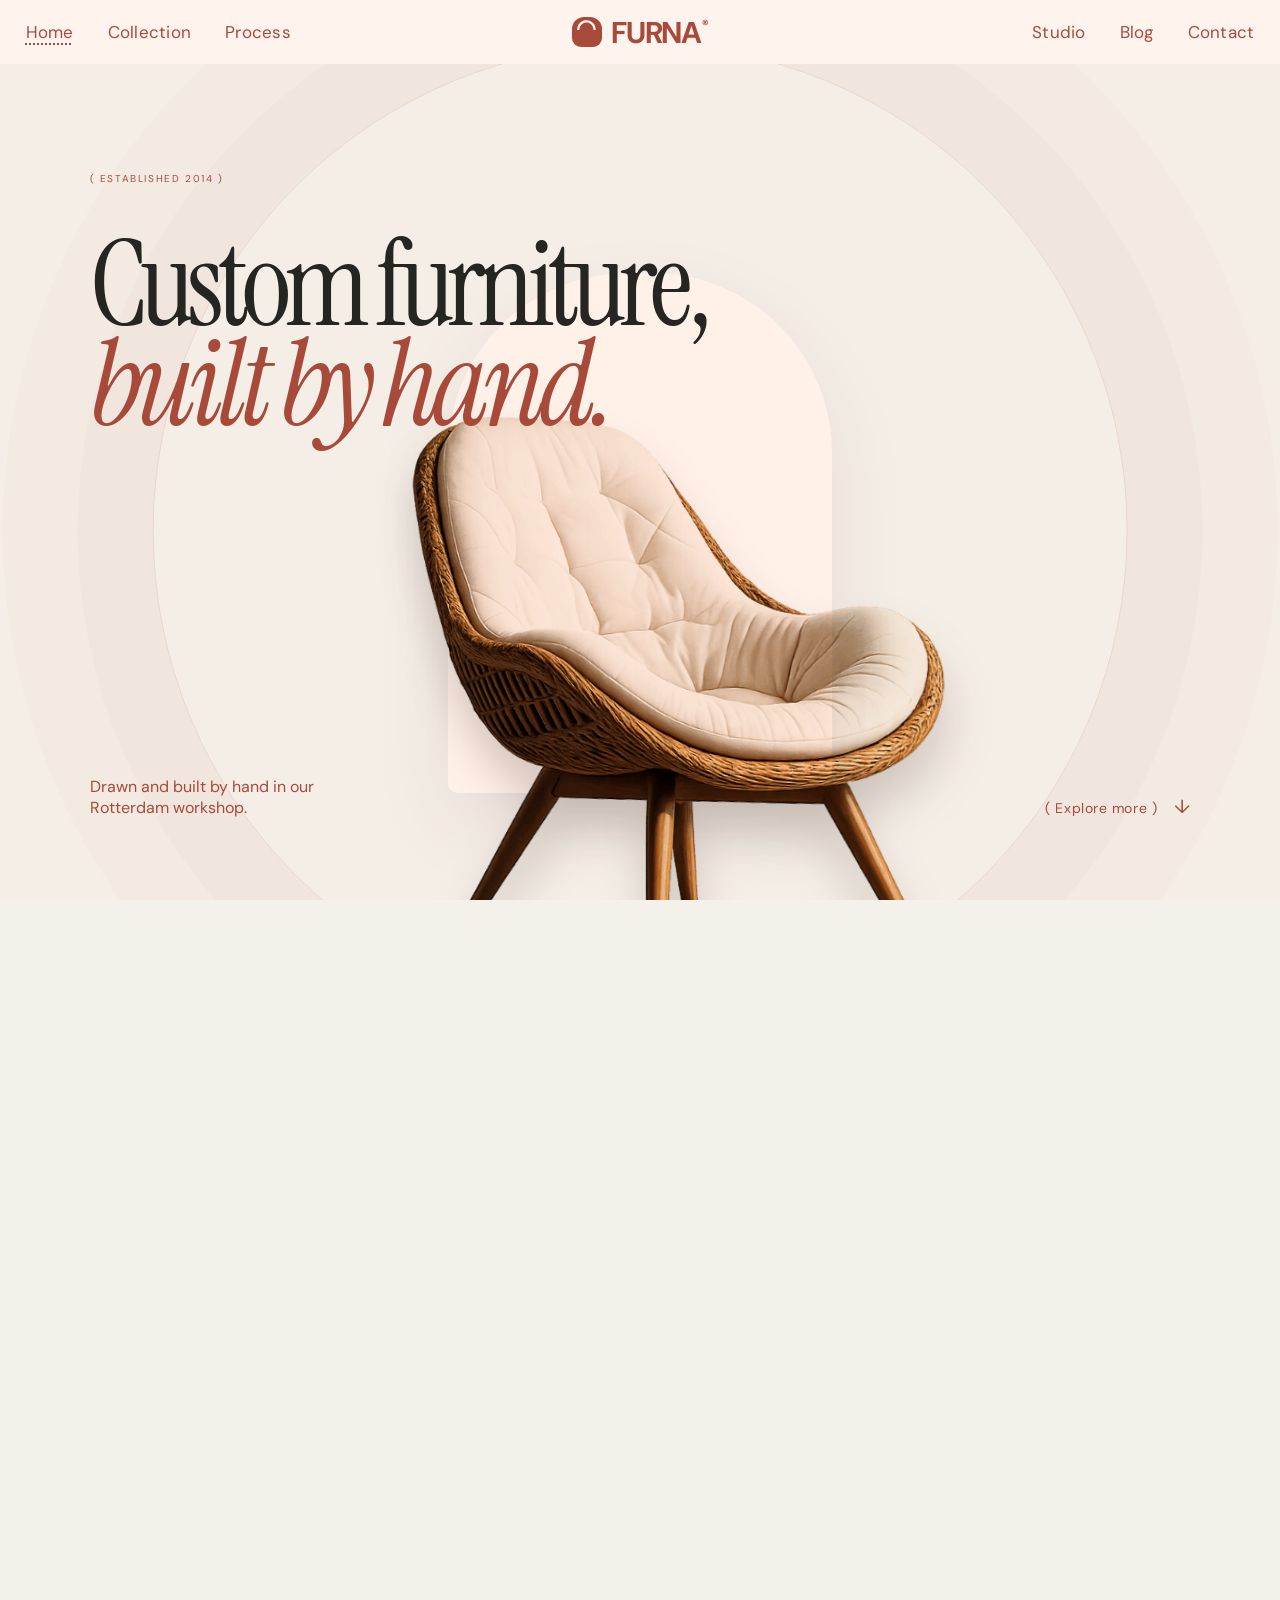
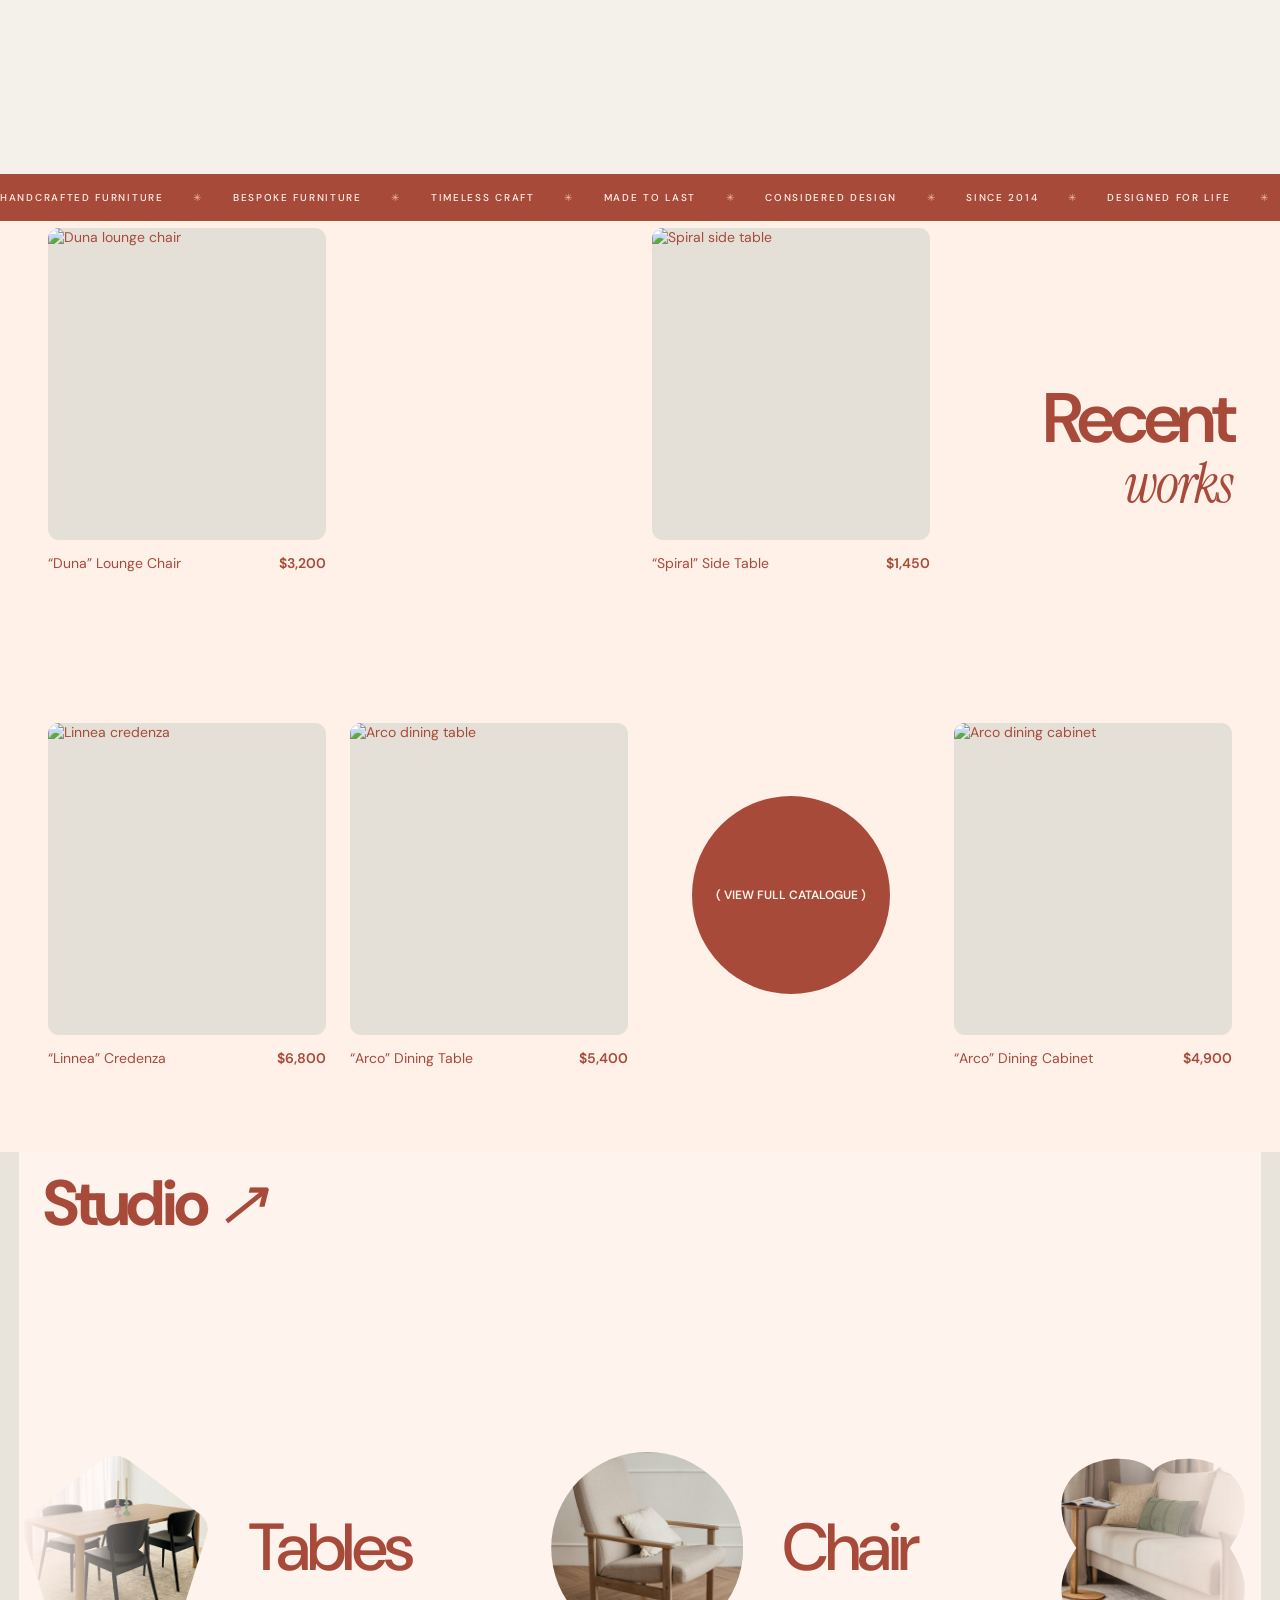
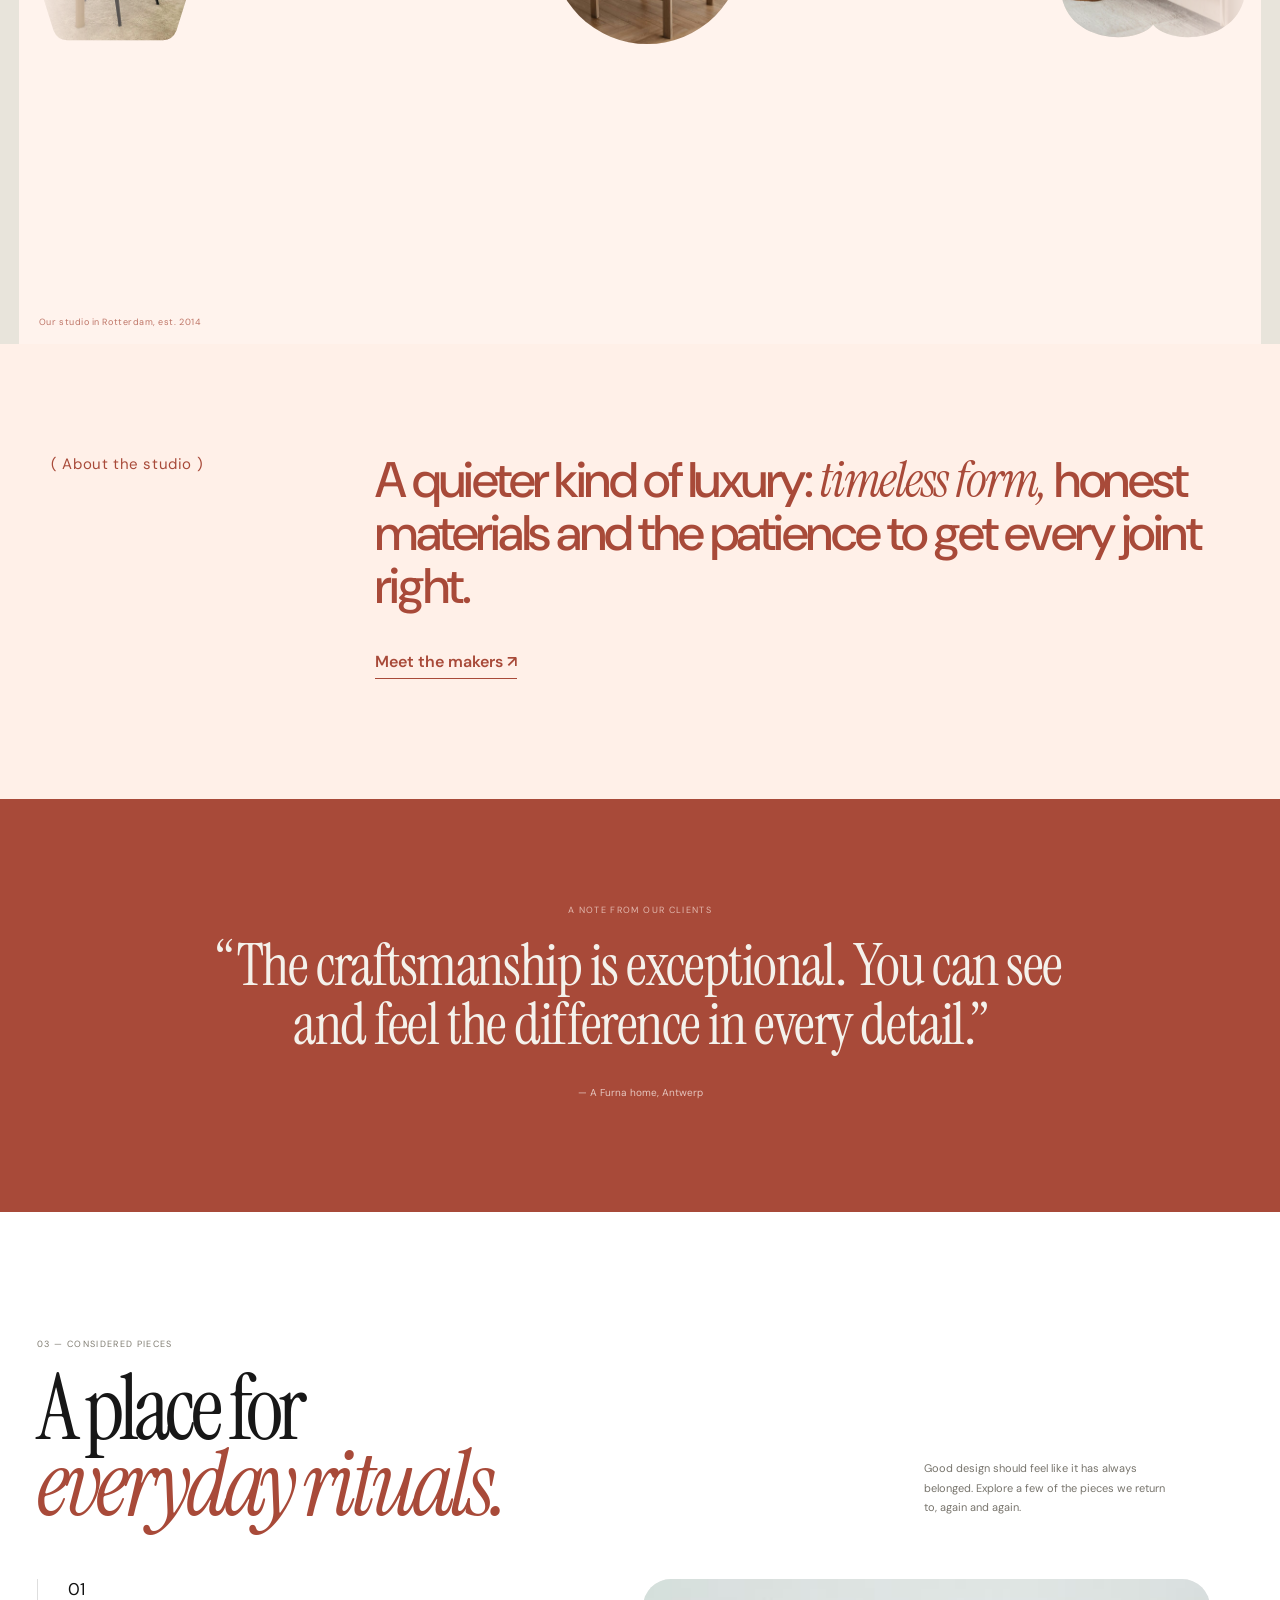
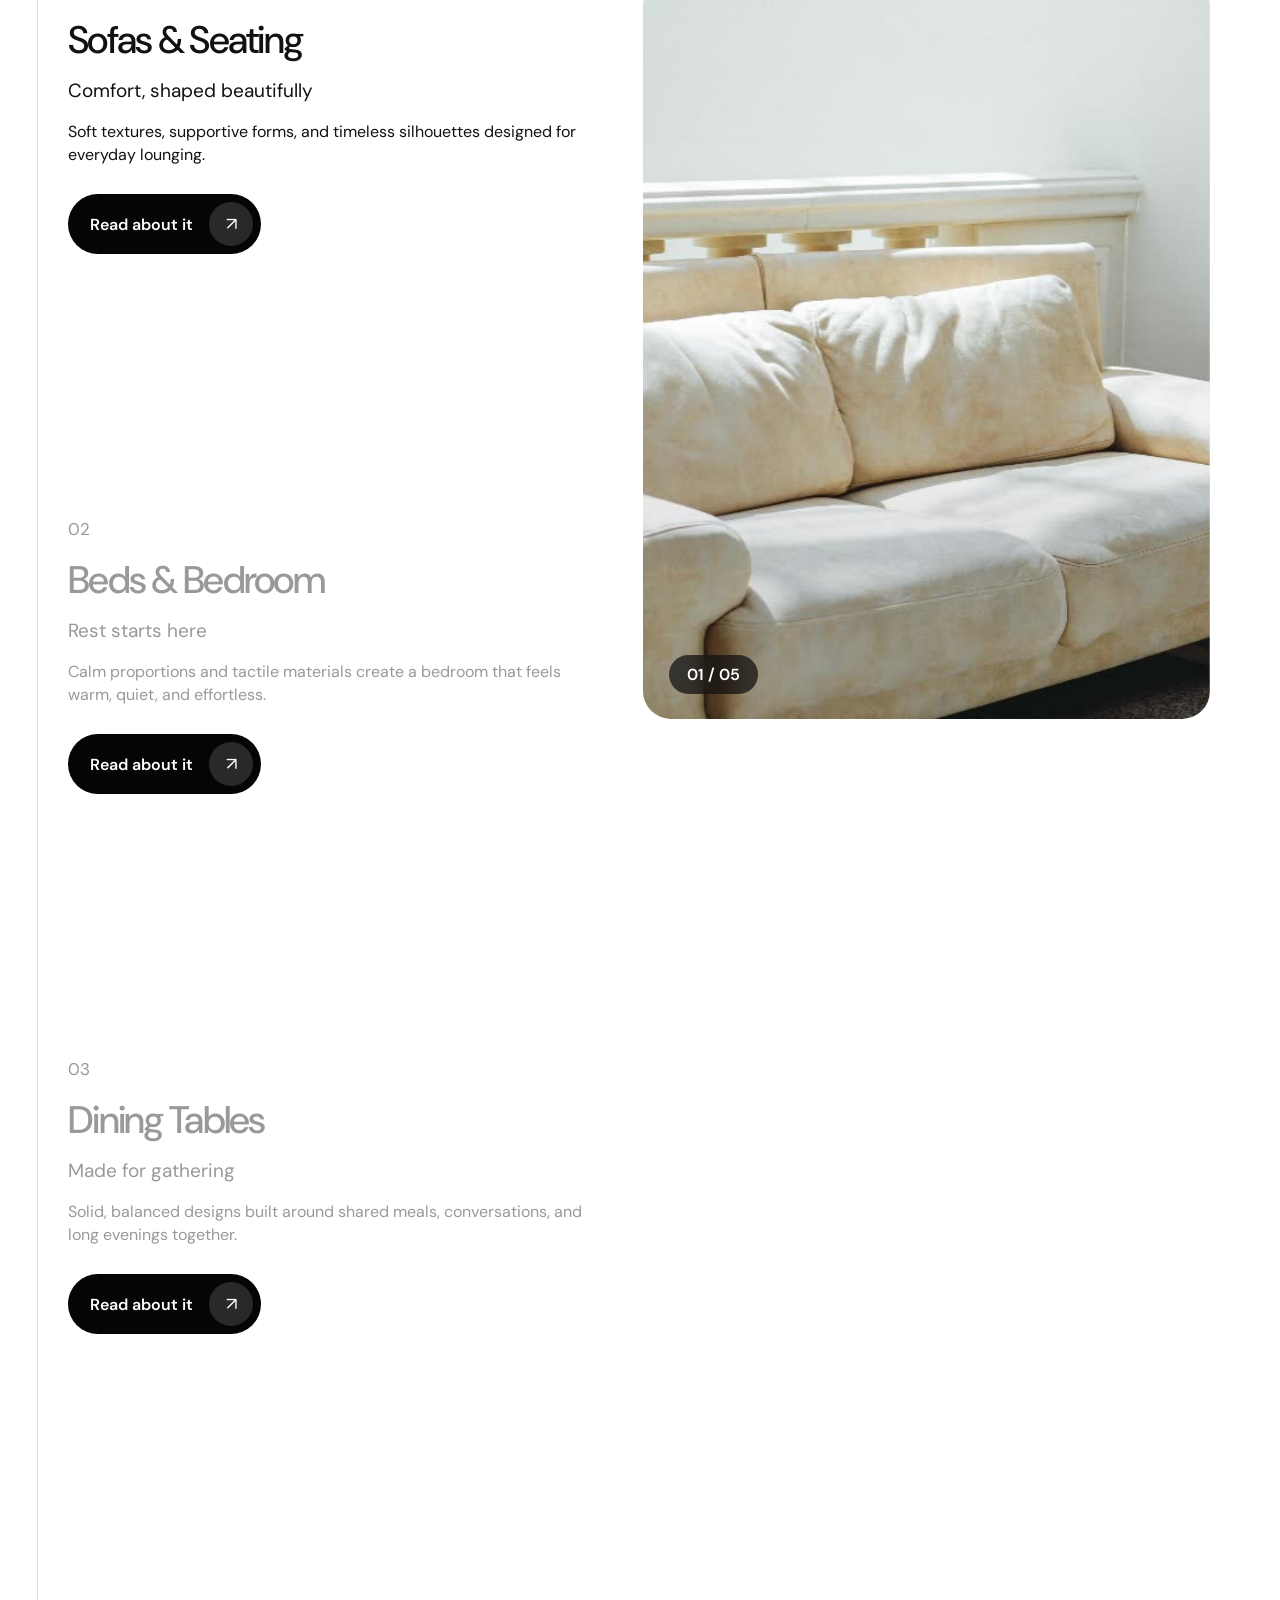
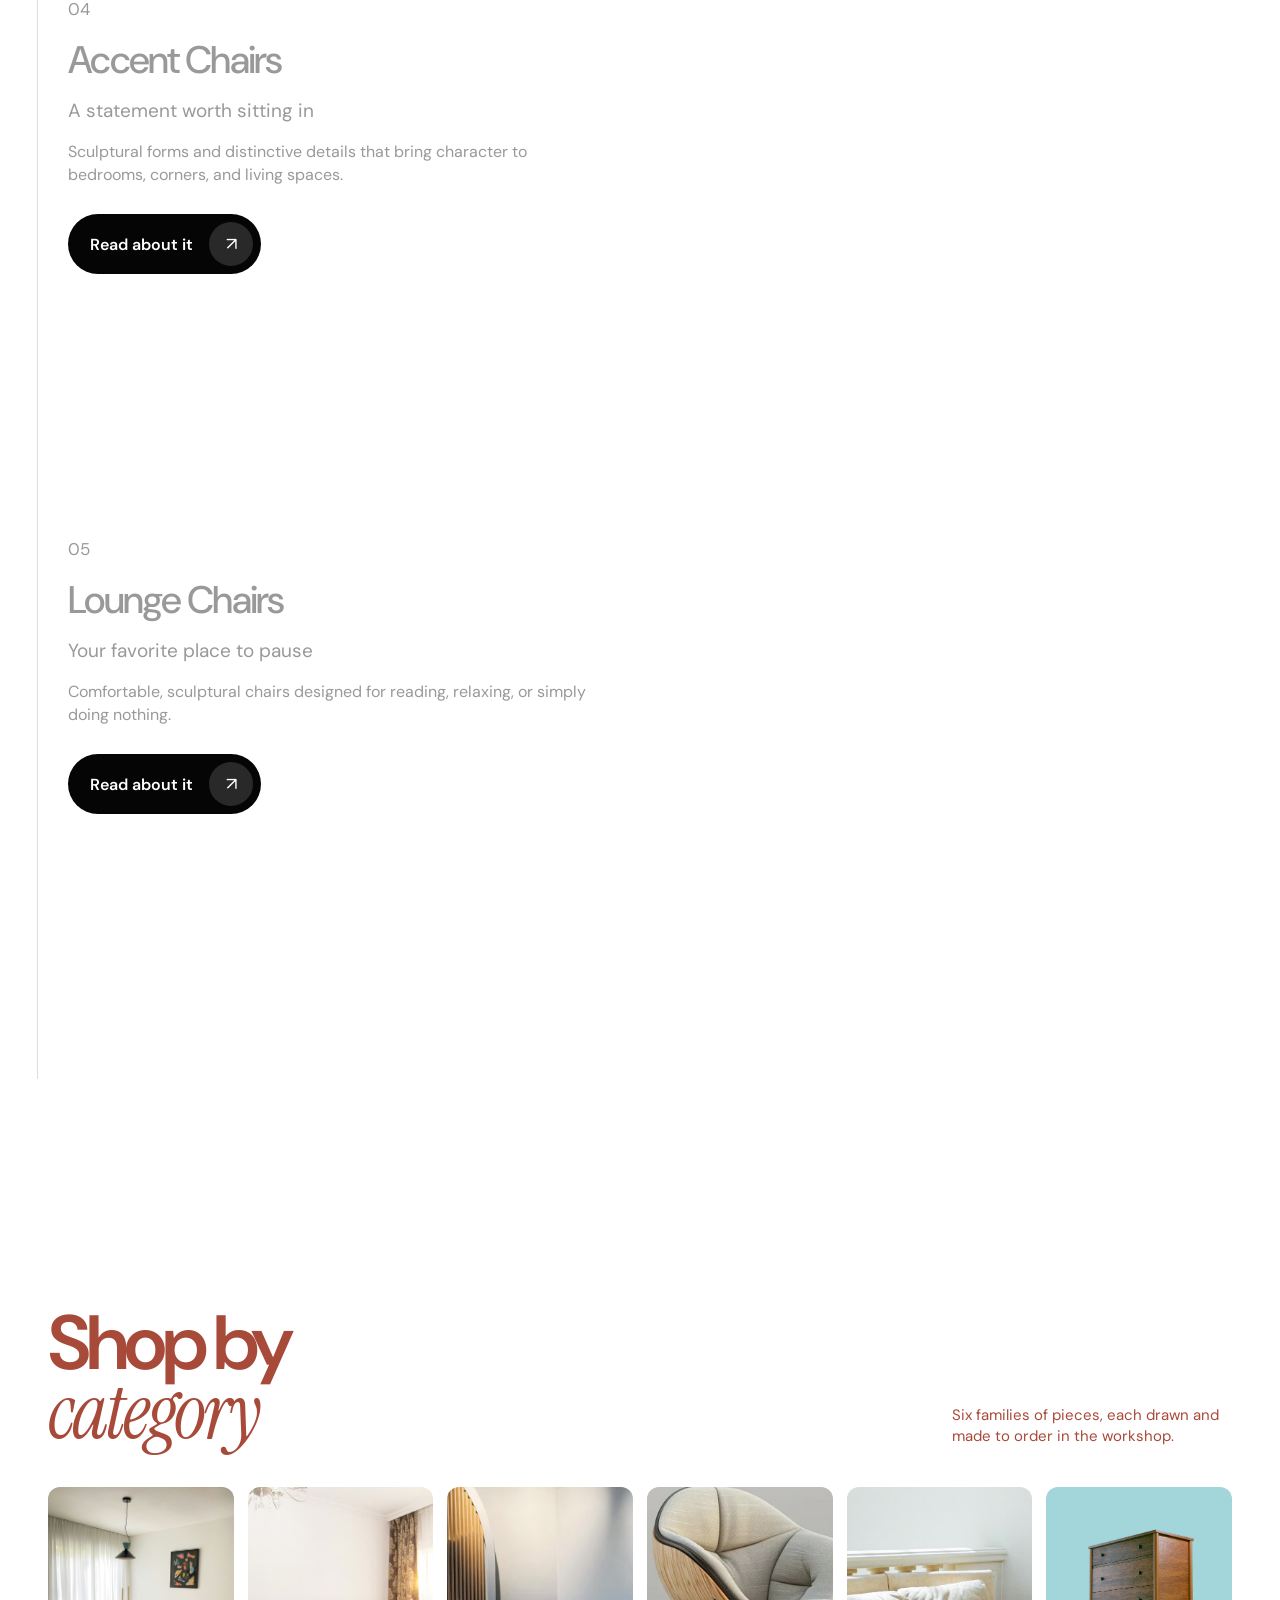
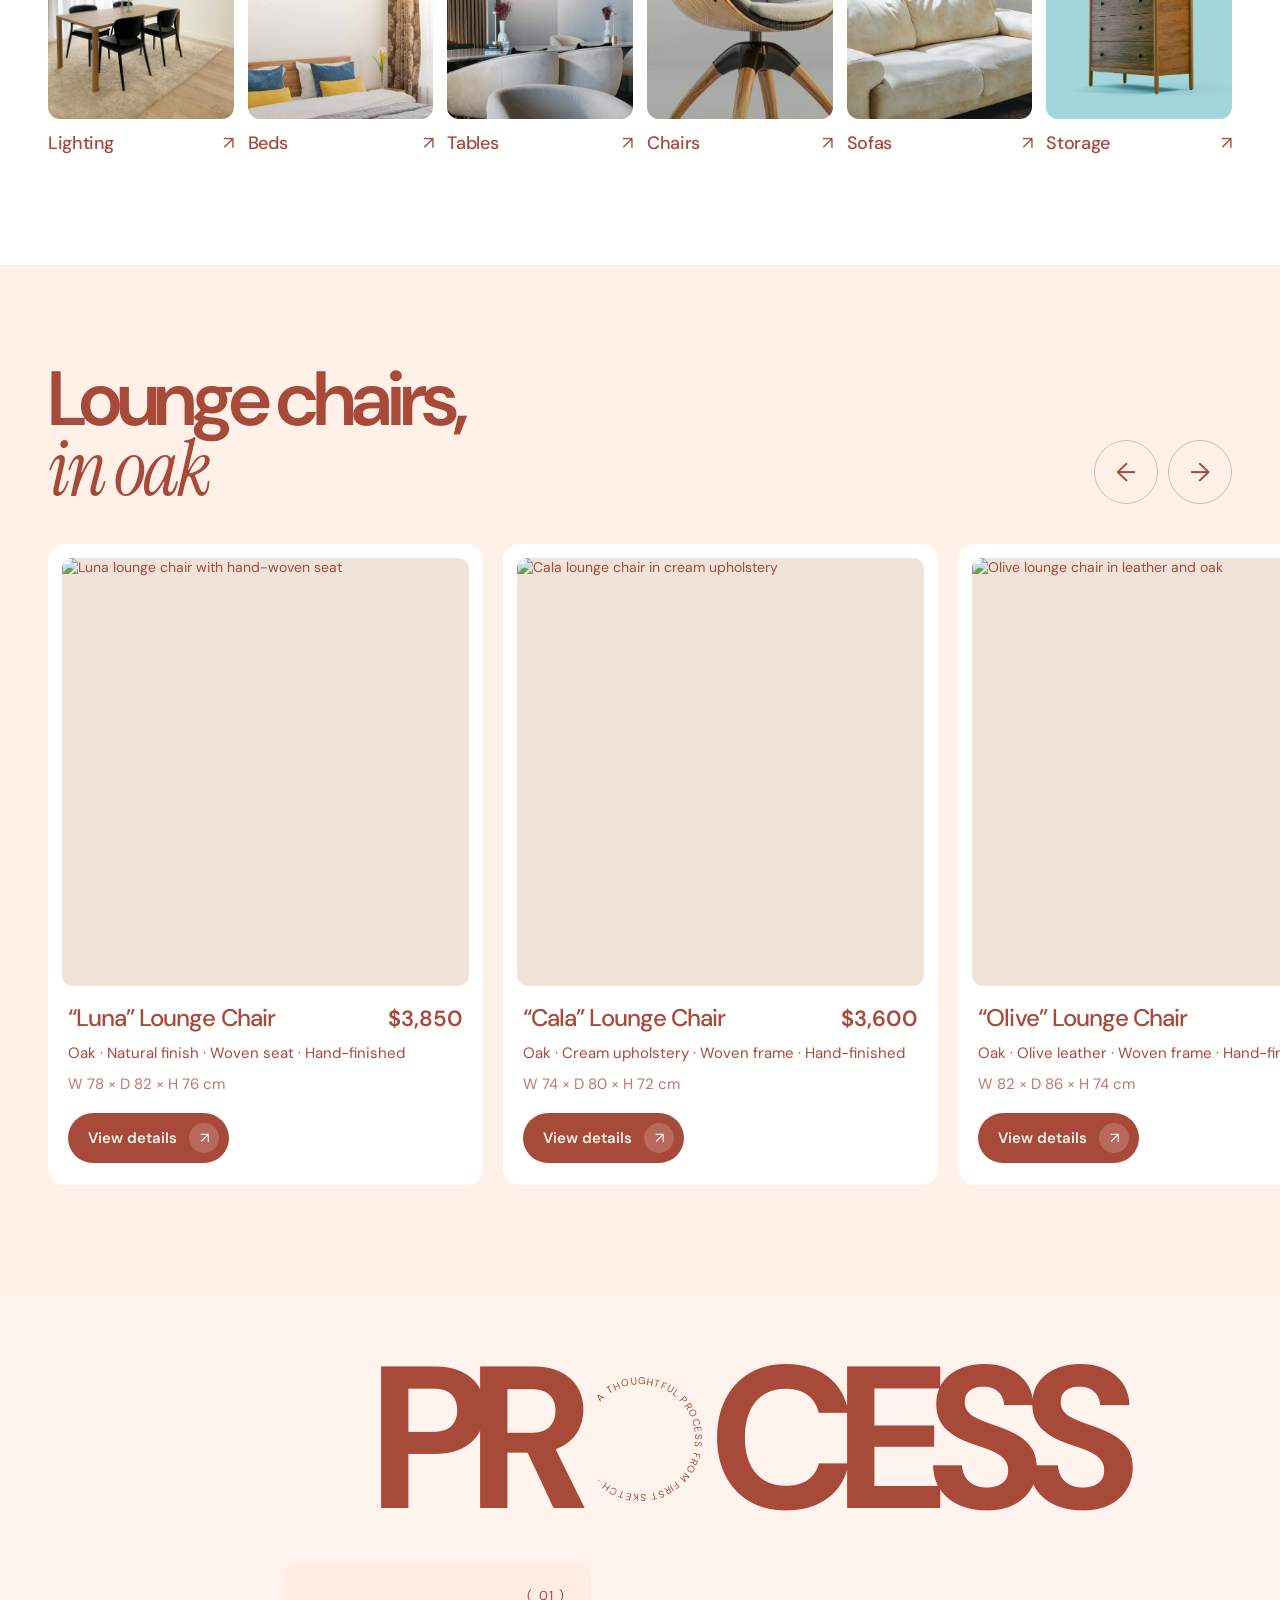
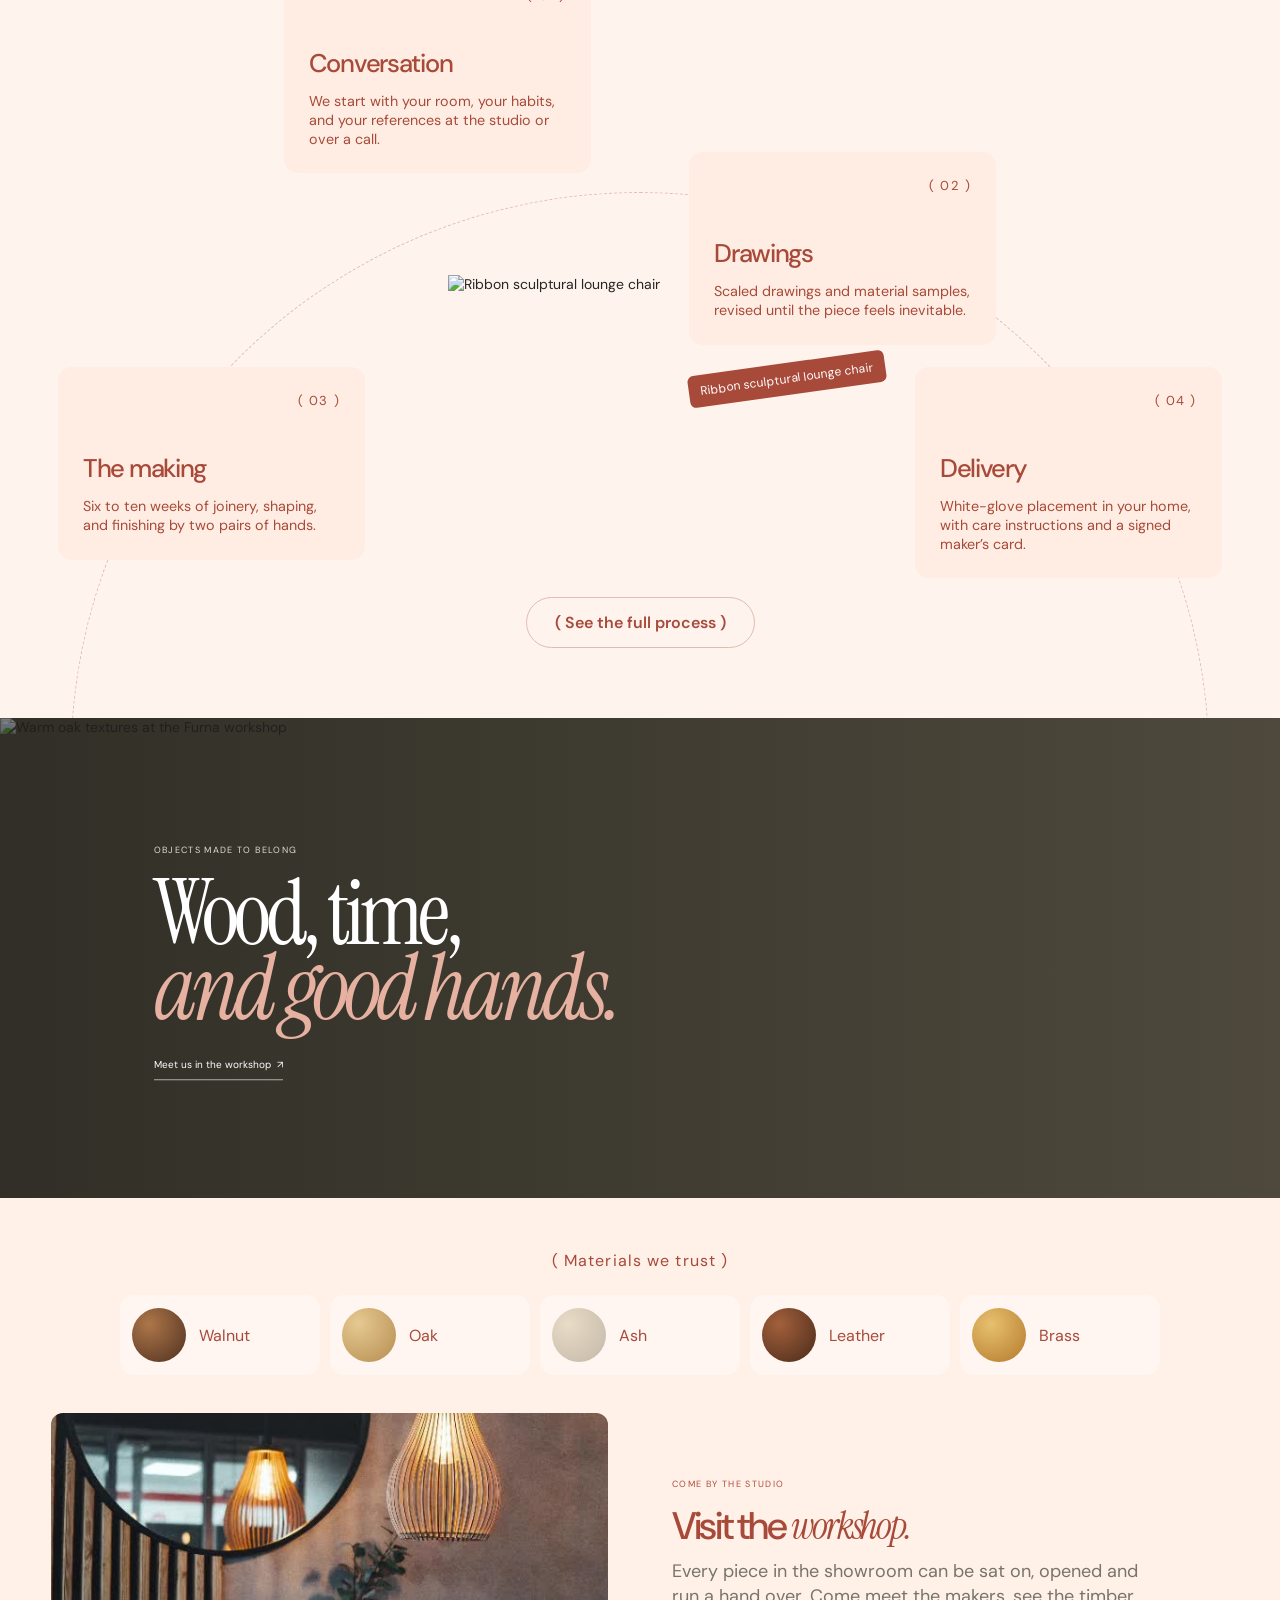
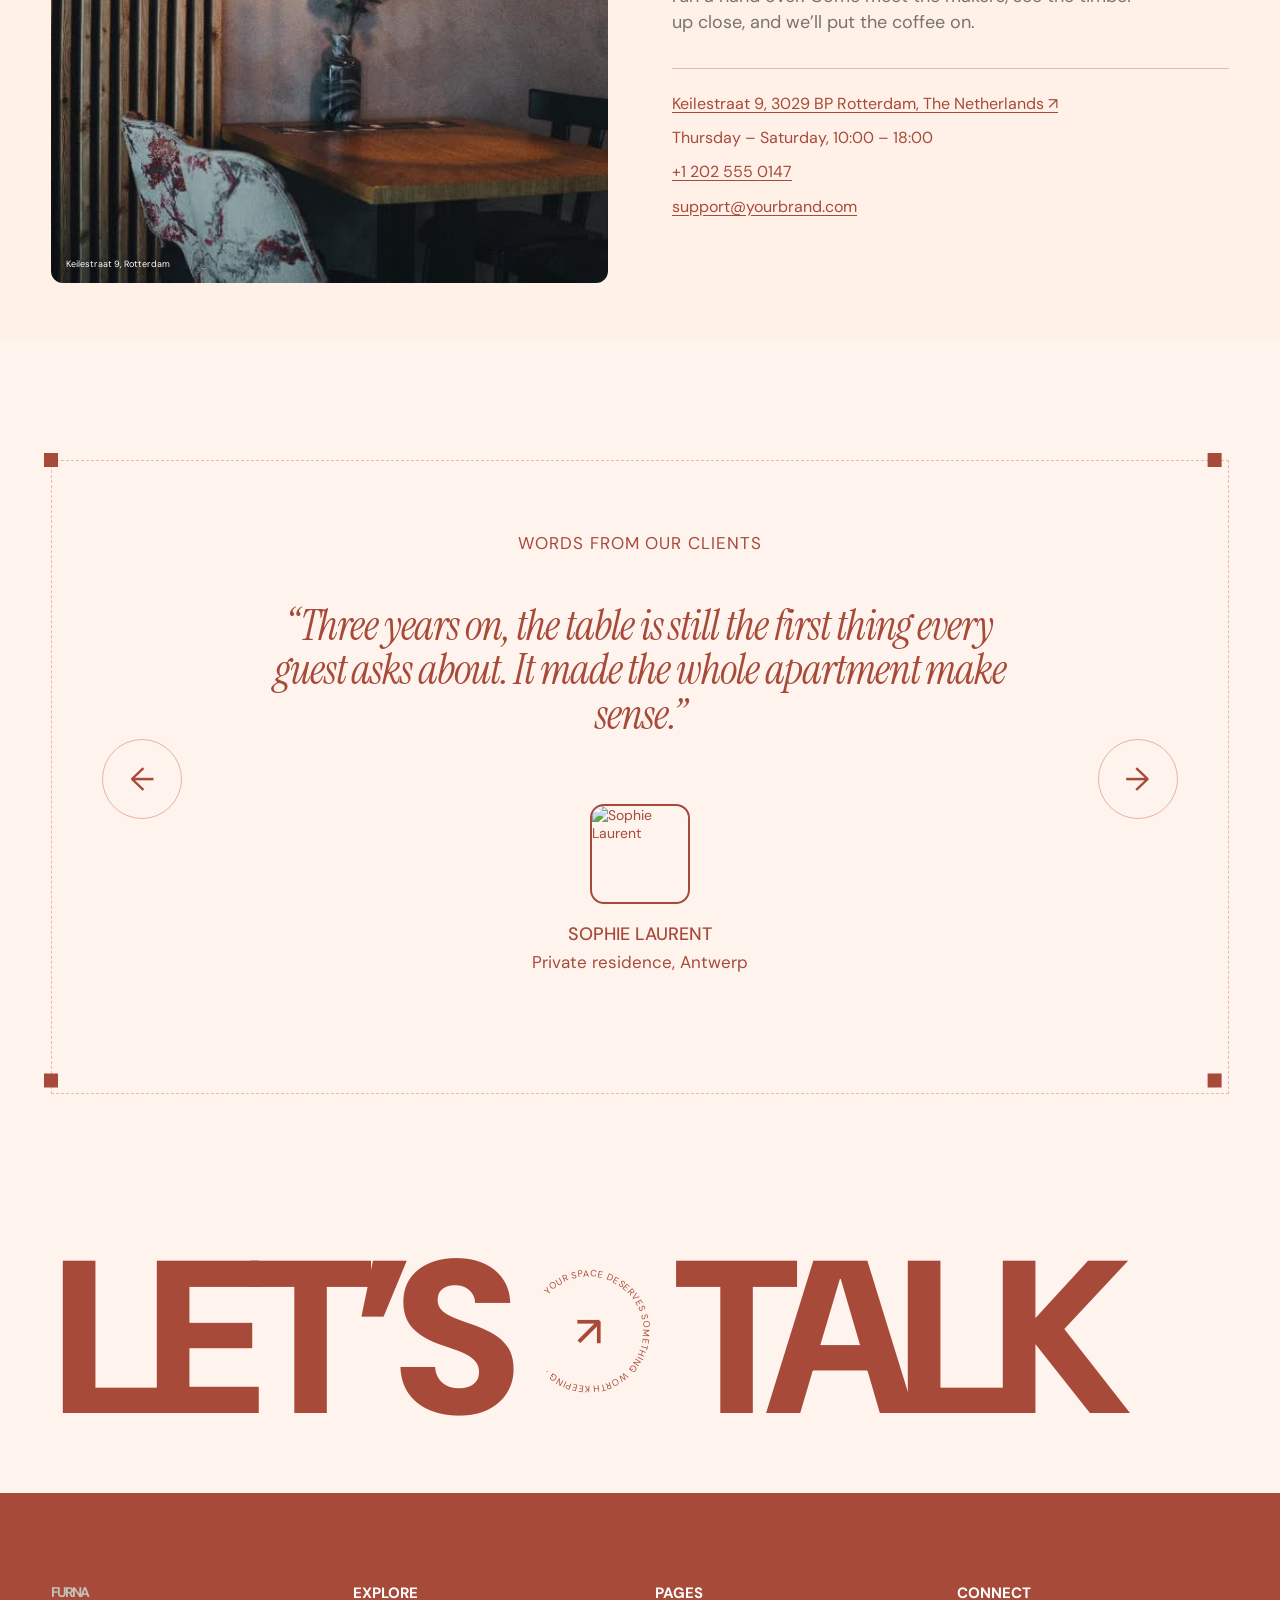
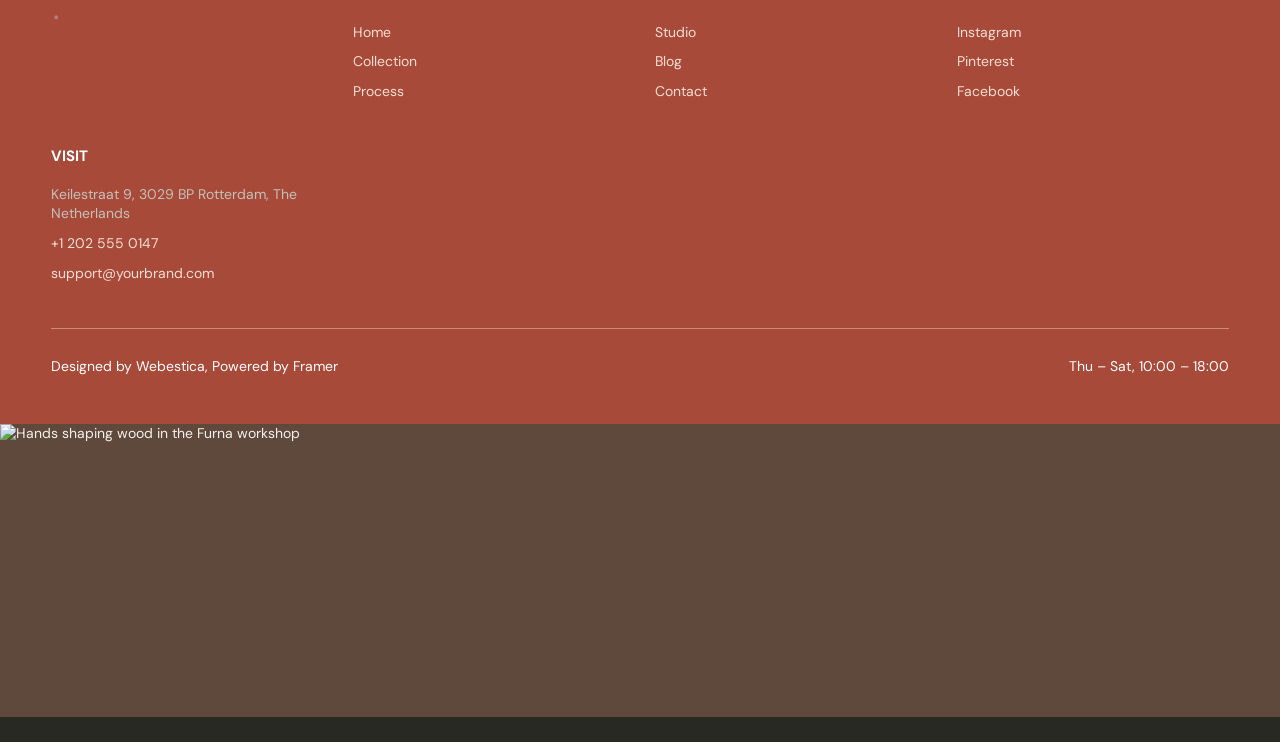
==== commit 260f0162: "Replace studio video with a live category marquee using new photos - Rebuild the scrolling Tables/Ch" ====
--- a/index.html
+++ b/index.html
@@ -51,7 +51,20 @@
         </div>
       </section>
 
-      <section class="studio" id="studio"><div class="studio-image"><a class="studio-label" href="./studio.html">Studio <em>↗</em></a><video class="studio-video" autoplay muted loop playsinline preload="metadata" poster="https://framerusercontent.com/images/2faHIcRBrtbin4Xd7FO8lszYvY.jpg?width=1920&amp;height=1080" aria-label="Furniture and interiors at the Furna studio"><source src="./assets/studio-feature.mp4" type="video/mp4" /></video><span class="image-caption">Our studio in Rotterdam, est. 2014</span></div></section>
+      <section class="studio" id="studio"><div class="studio-image"><a class="studio-label" href="./studio.html">Studio <em>↗</em></a><svg width="0" height="0" style="position:absolute" aria-hidden="true" focusable="false"><defs>
+          <clipPath id="clip-pentagon" clipPathUnits="objectBoundingBox"><path d="M0.5,0.02 Q0.54,0.02 0.58,0.05 L0.95,0.33 Q0.99,0.37 0.98,0.42 L0.82,0.93 Q0.8,0.98 0.75,0.98 L0.25,0.98 Q0.2,0.98 0.18,0.93 L0.02,0.42 Q0.01,0.37 0.05,0.33 L0.42,0.05 Q0.46,0.02 0.5,0.02 Z" /></clipPath>
+          <clipPath id="clip-lobes" clipPathUnits="objectBoundingBox"><path d="M0.5,0.1 C0.58,0 0.9,0 0.97,0.22 C1,0.35 0.93,0.45 0.9,0.5 C0.93,0.55 1,0.65 0.97,0.78 C0.9,1 0.58,1 0.5,0.9 C0.42,1 0.1,1 0.03,0.78 C0,0.65 0.07,0.55 0.1,0.5 C0.07,0.45 0,0.35 0.03,0.22 C0.1,0 0.42,0 0.5,0.1 Z" /></clipPath>
+        </defs></svg>
+        <div class="cat-marquee" role="group" aria-label="Furniture categories">
+          <div class="cat-track">
+            <ul class="cat-group">
+              <li><a class="cat-item" href="./work.html?category=tables"><span class="cat-blob shape-pentagon"><img src="./assets/cat-tables.jpg" alt="Oak dining table with four black chairs" width="800" height="800" loading="lazy" decoding="async" /></span><span class="cat-label">Tables</span></a></li>
+              <li><a class="cat-item" href="./work.html?category=chair"><span class="cat-blob shape-circle"><img src="./assets/cat-chair.jpg" alt="Upholstered armchair with a wooden frame" width="800" height="800" loading="lazy" decoding="async" /></span><span class="cat-label">Chair</span></a></li>
+              <li><a class="cat-item" href="./work.html?category=sofas"><span class="cat-blob shape-lobes"><img src="./assets/cat-sofas.jpg" alt="Cream sofa with cushions and a wooden side table" width="800" height="800" loading="lazy" decoding="async" /></span><span class="cat-label">Sofas</span></a></li>
+              <!-- To add a category: copy an <li>, point it at a new image in ./assets, and pick a shape-* class. -->
+            </ul>
+          </div>
+        </div><span class="image-caption">Our studio in Rotterdam, est. 2014</span></div></section>
 
       <section class="about" id="about">
         <span class="about-label">( About the studio )</span>
--- a/site.css
+++ b/site.css
@@ -242,3 +242,22 @@
 
 /* Keep anchor jumps clear of the sticky header */
 html { scroll-padding-top: 64px; }
+
+/* ---------- Studio strip: scrolling category marquee (replaces the old video) ---------- */
+.studio-image { background: var(--peach); }
+.cat-marquee { position: absolute; inset: 0; display: flex; align-items: center; overflow: hidden; -webkit-mask-image: linear-gradient(90deg, transparent 0, #000 12%, #000 88%, transparent 100%); mask-image: linear-gradient(90deg, transparent 0, #000 12%, #000 88%, transparent 100%); }
+.cat-track { display: flex; width: max-content; animation: cat-scroll var(--cat-duration, 60s) linear infinite; will-change: transform; }
+.cat-marquee:hover .cat-track { animation-play-state: paused; }
+@keyframes cat-scroll { to { transform: translateX(-50%); } }
+.cat-group { display: flex; flex: none; margin: 0; padding: 0 clamp(70px, 11vw, 220px) 0 0; list-style: none; gap: clamp(70px, 11vw, 220px); }
+.cat-item { display: flex; align-items: center; gap: clamp(20px, 3vw, 54px); color: var(--rust); font-family: var(--switzer); }
+.cat-blob { display: block; flex: none; width: clamp(150px, 15vw, 290px); aspect-ratio: 1; overflow: hidden; background: #efe3da; transition: transform .5s cubic-bezier(.2, .7, .2, 1); }
+.cat-blob img { width: 100%; height: 100%; object-fit: cover; display: block; }
+.cat-item:hover .cat-blob { transform: scale(1.06) rotate(-3deg); }
+.shape-circle { clip-path: circle(50%); }
+.shape-pentagon { clip-path: url(#clip-pentagon); }
+.shape-lobes { clip-path: url(#clip-lobes); }
+.cat-label { font-size: clamp(40px, 5.2vw, 100px); font-weight: 500; letter-spacing: -.055em; line-height: 1; white-space: nowrap; }
+@media (prefers-reduced-motion: reduce) { .cat-track { animation: none; } .cat-marquee { overflow-x: auto; } }
+.studio-image .studio-label { color: var(--rust); text-shadow: none; }
+.studio-image .image-caption { color: var(--rust); text-shadow: none; opacity: .75; }
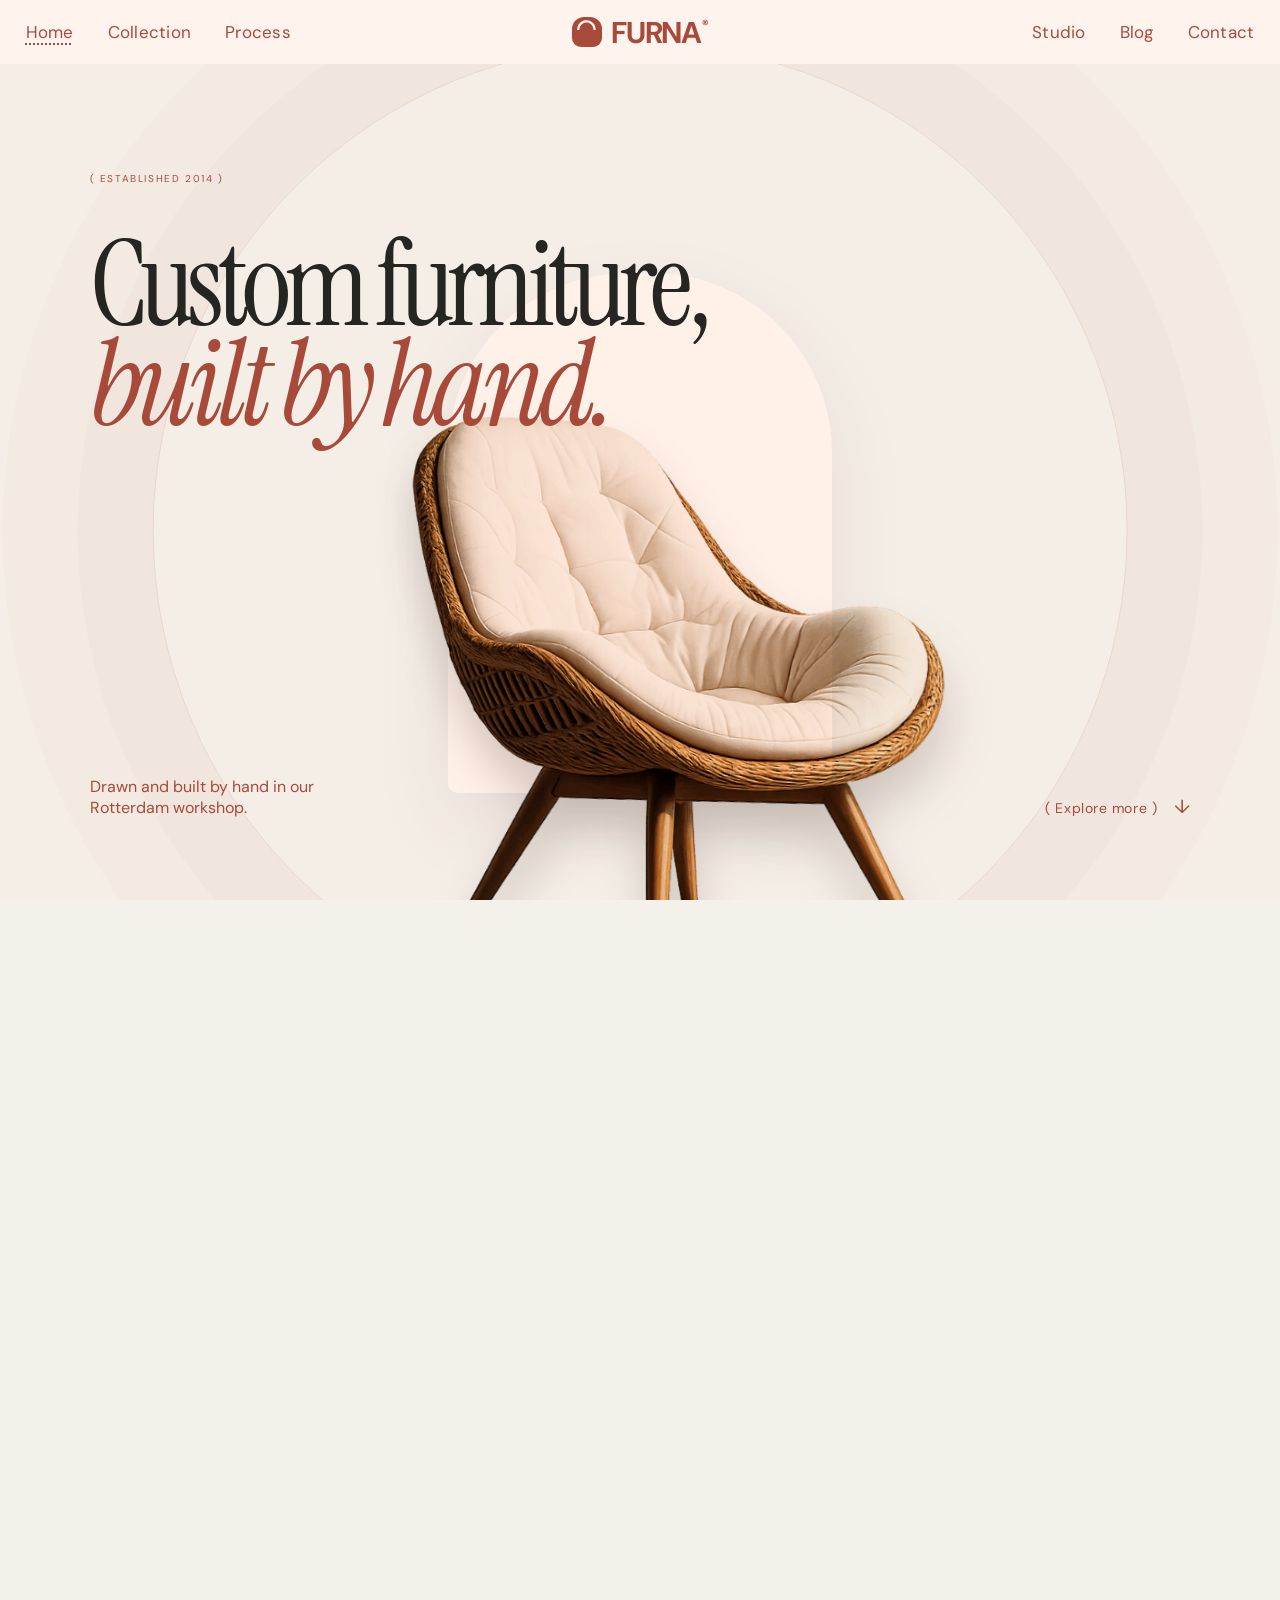
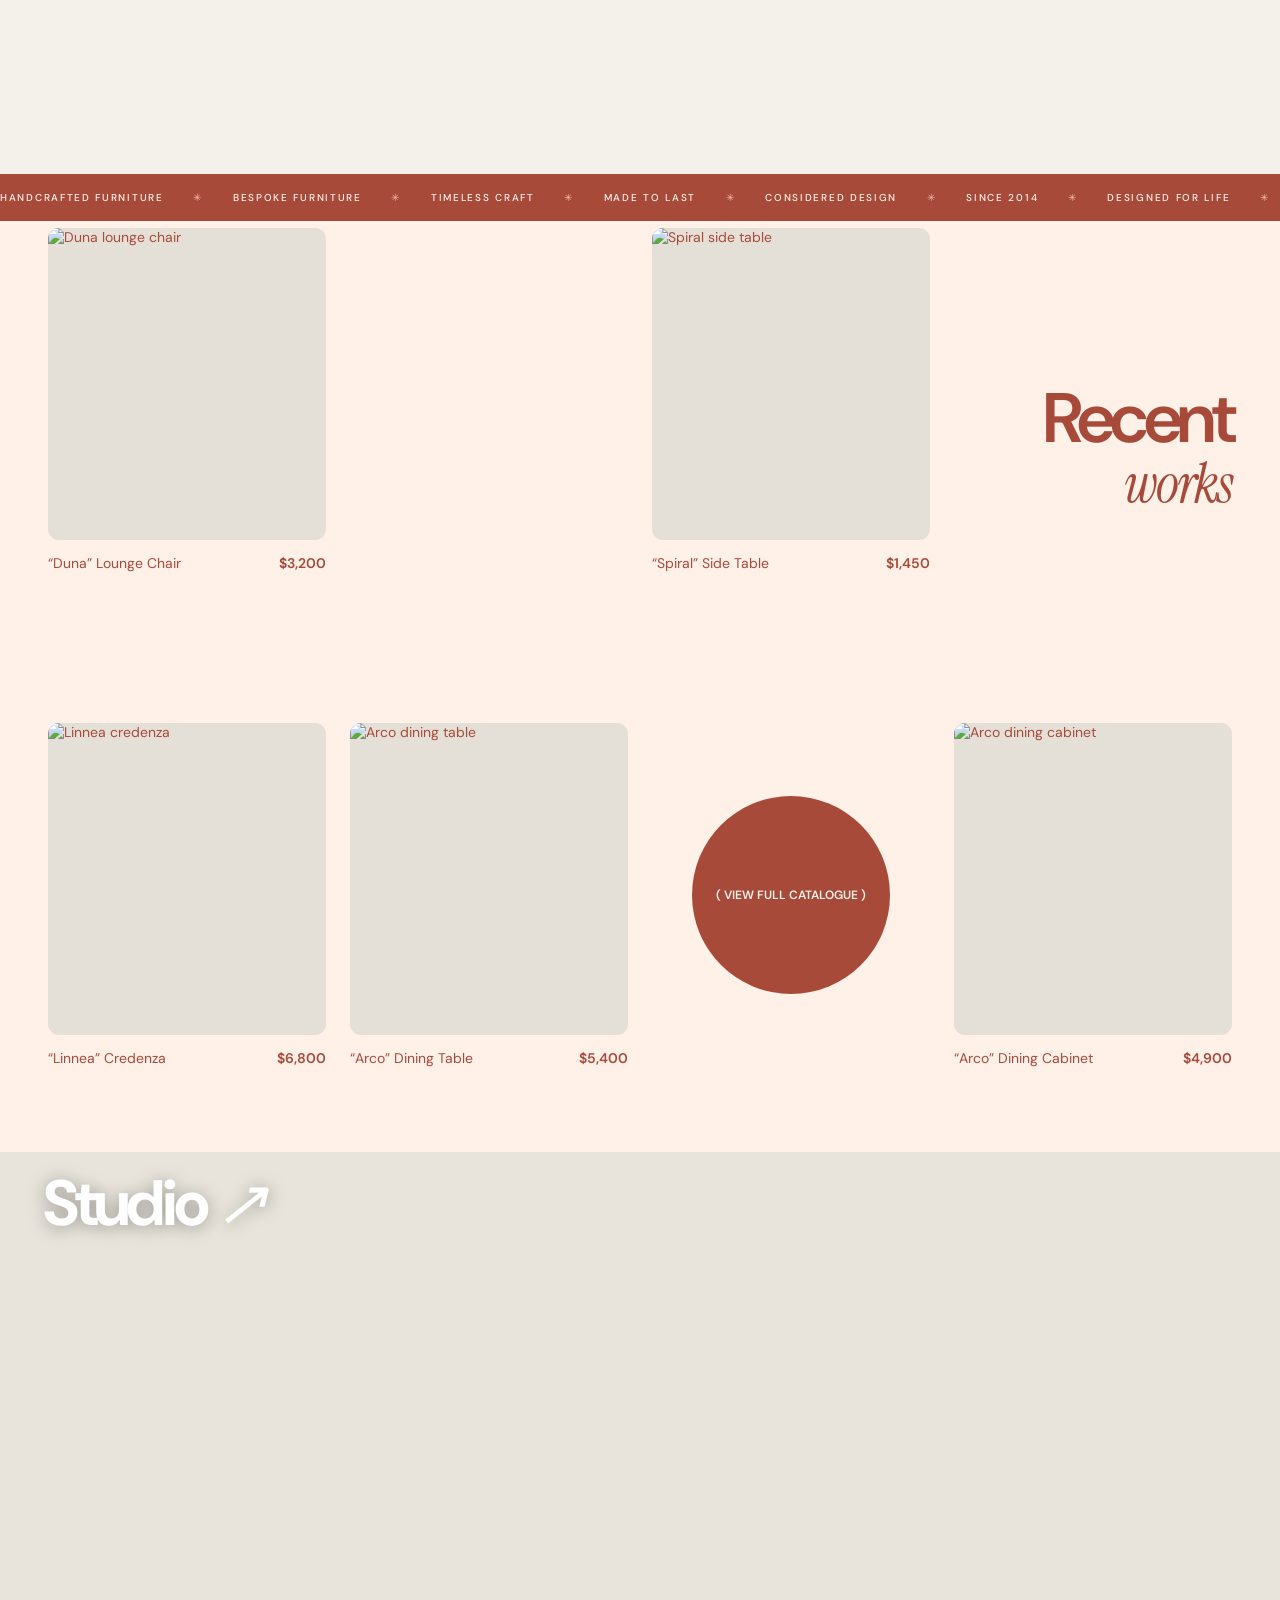
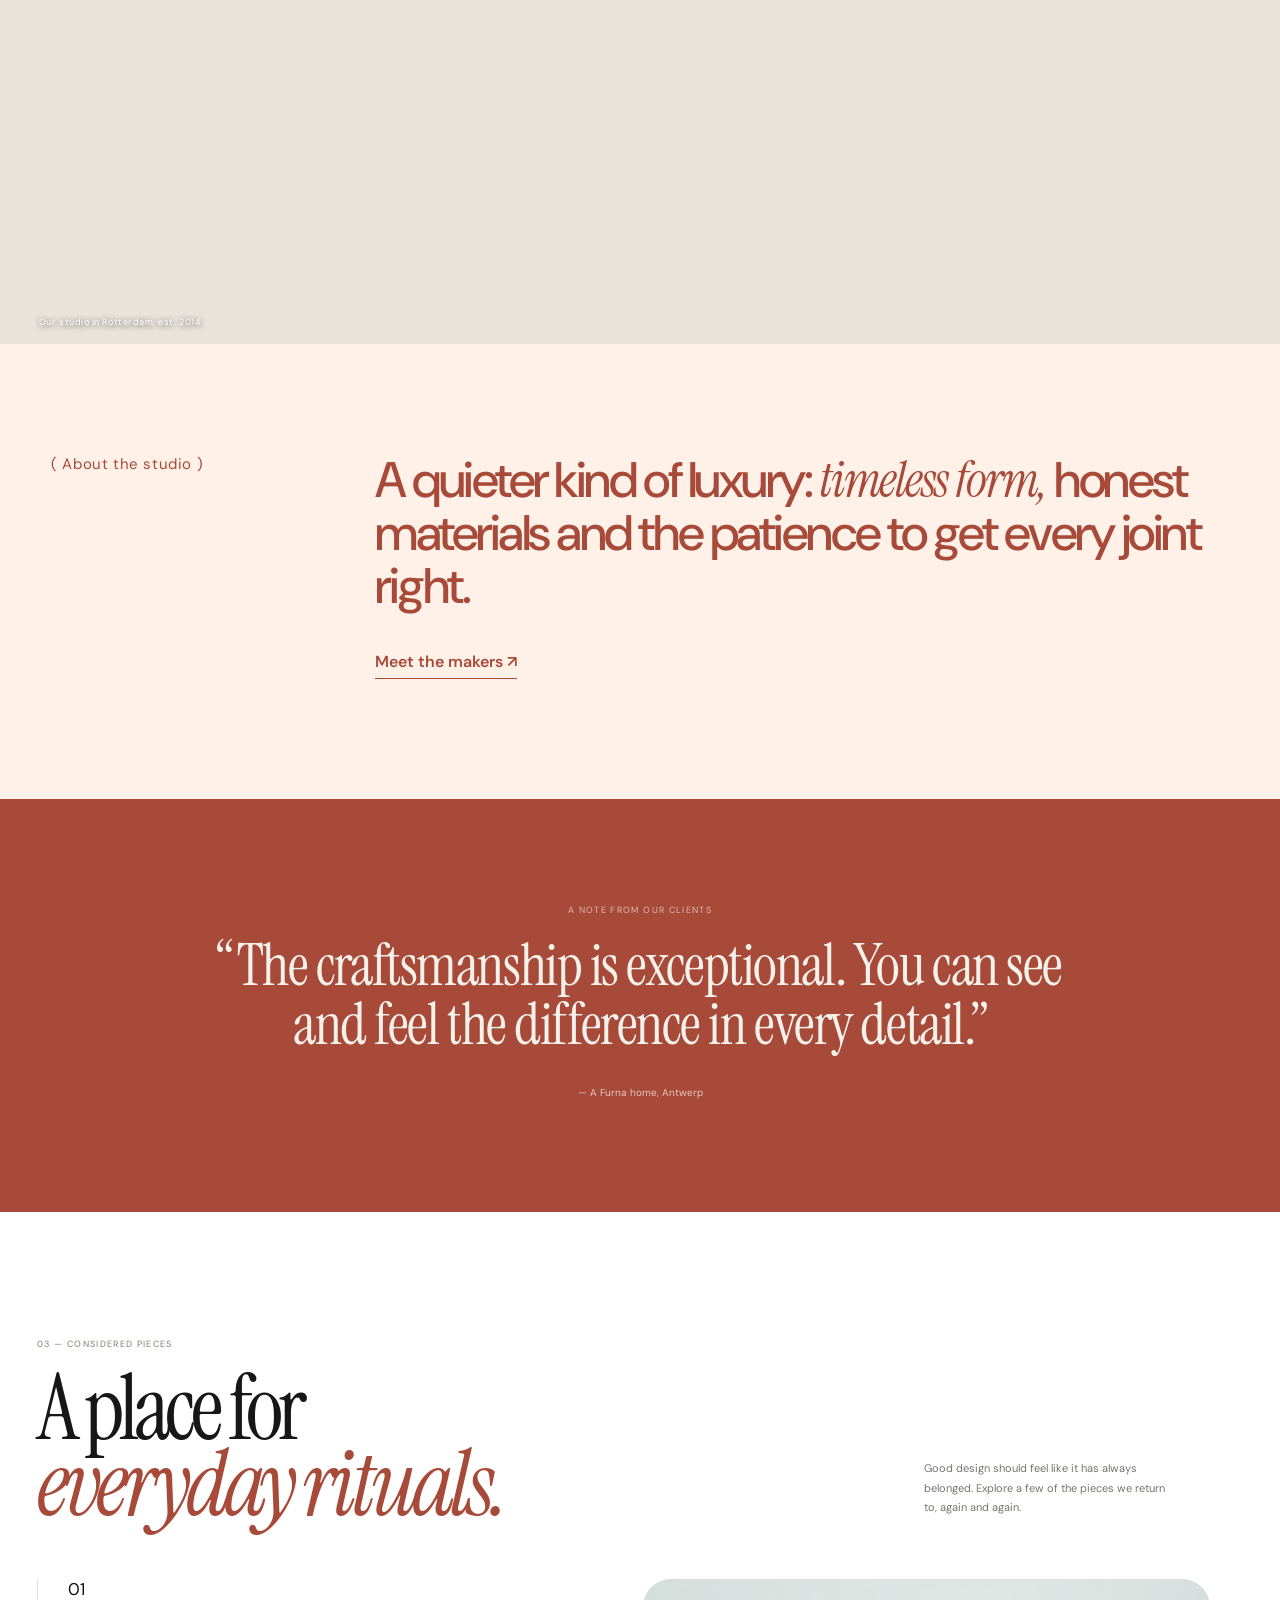
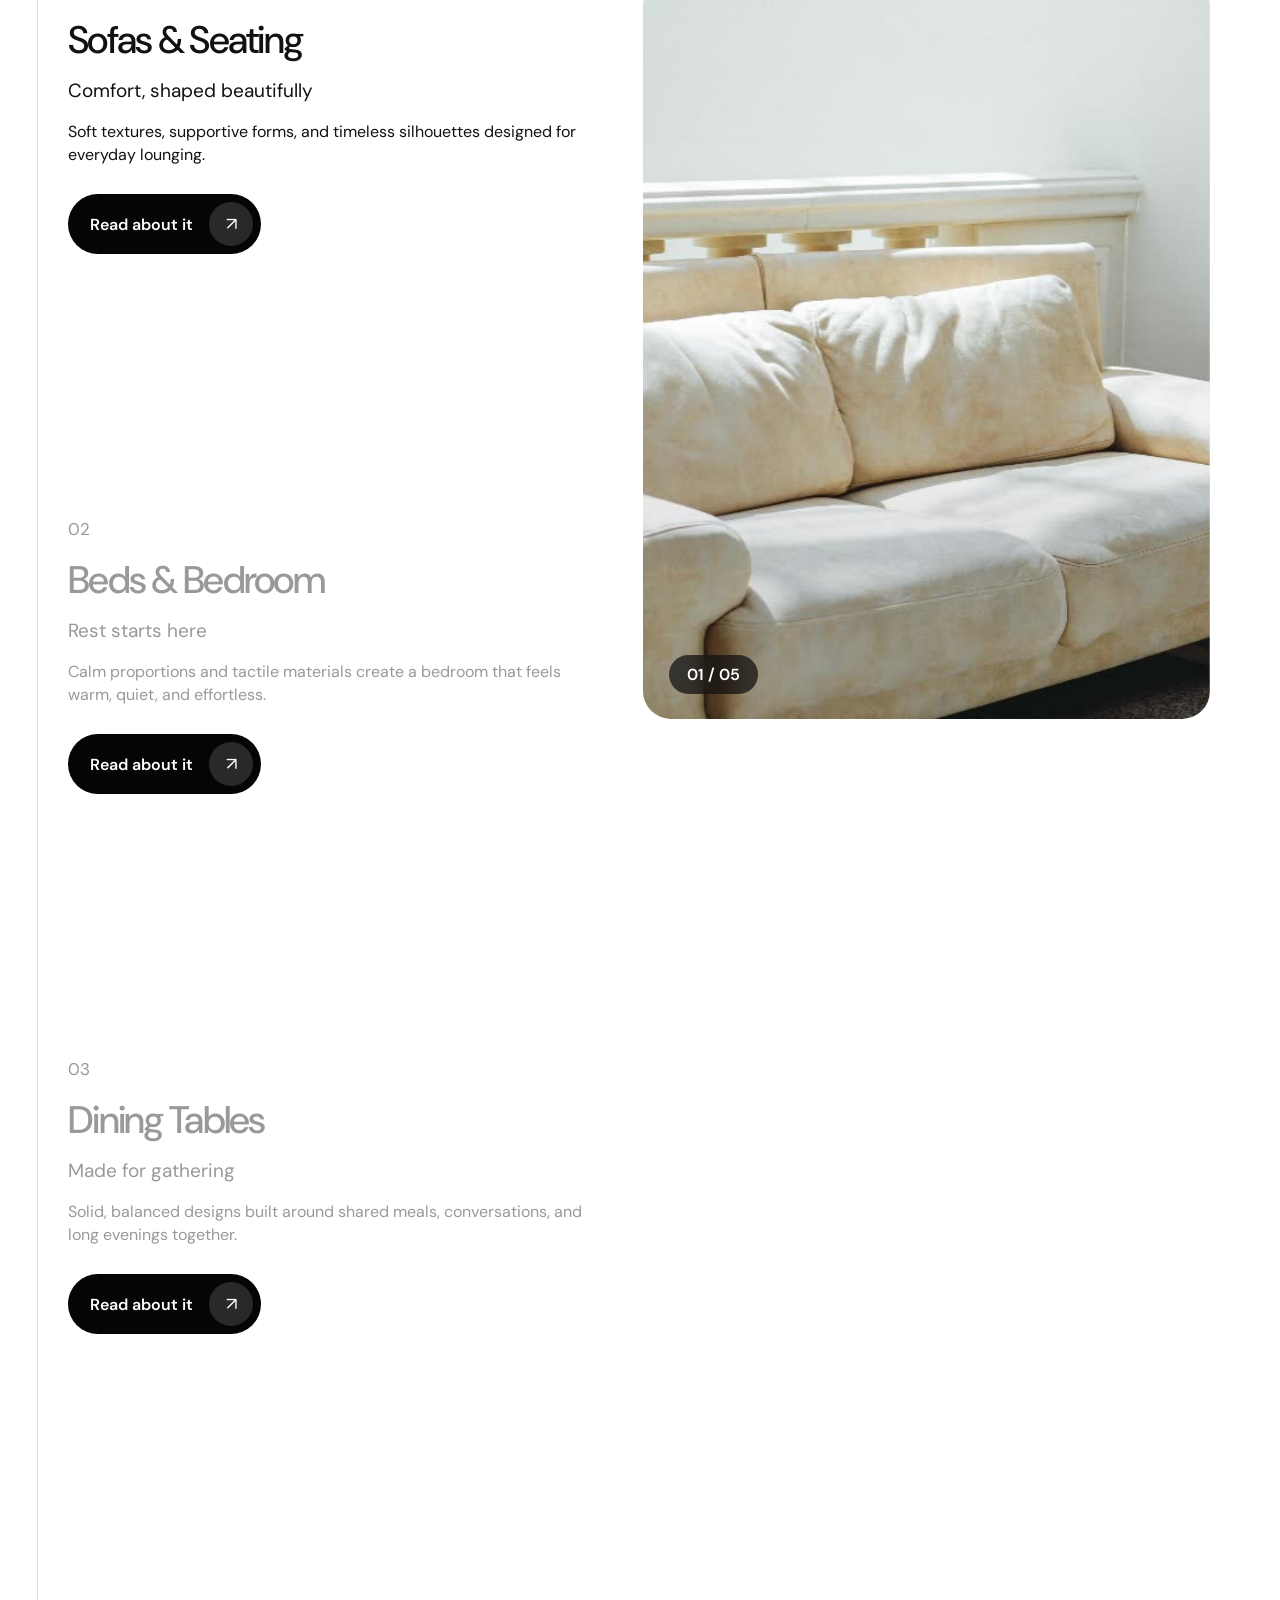
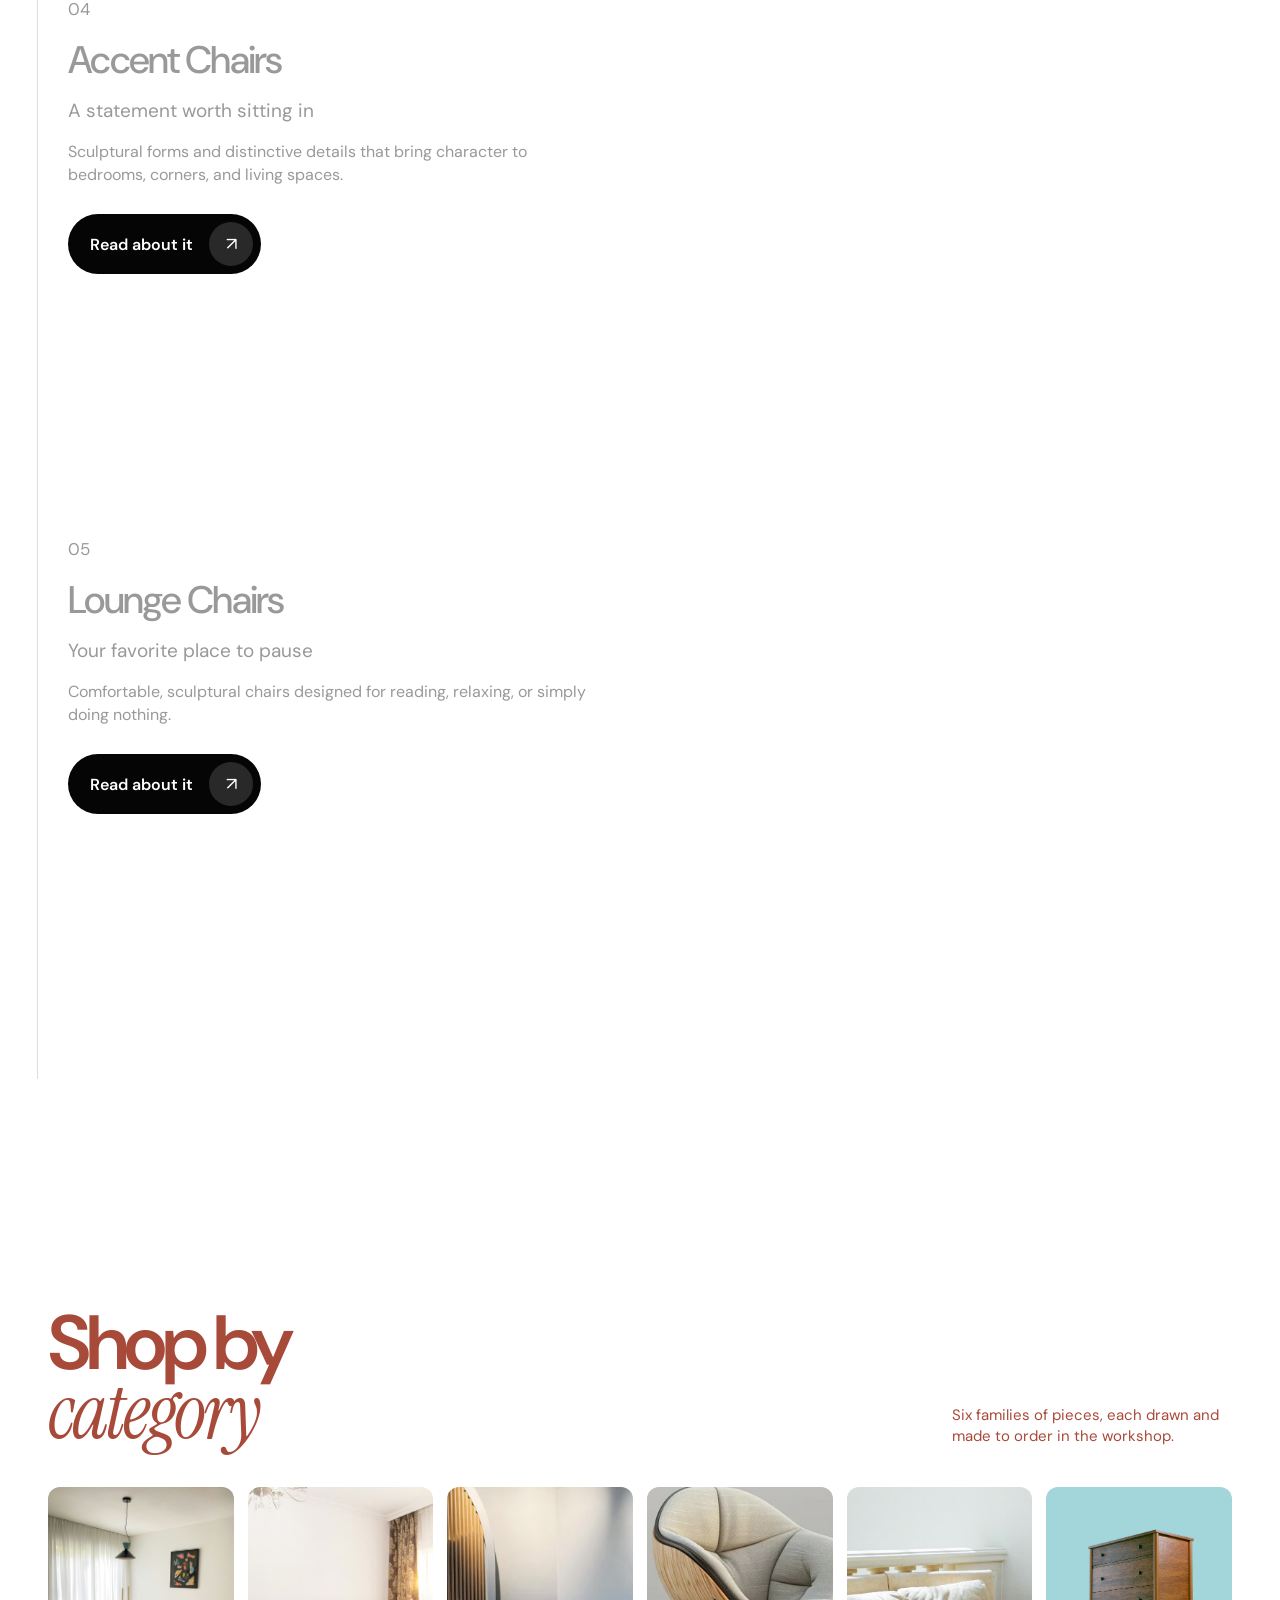
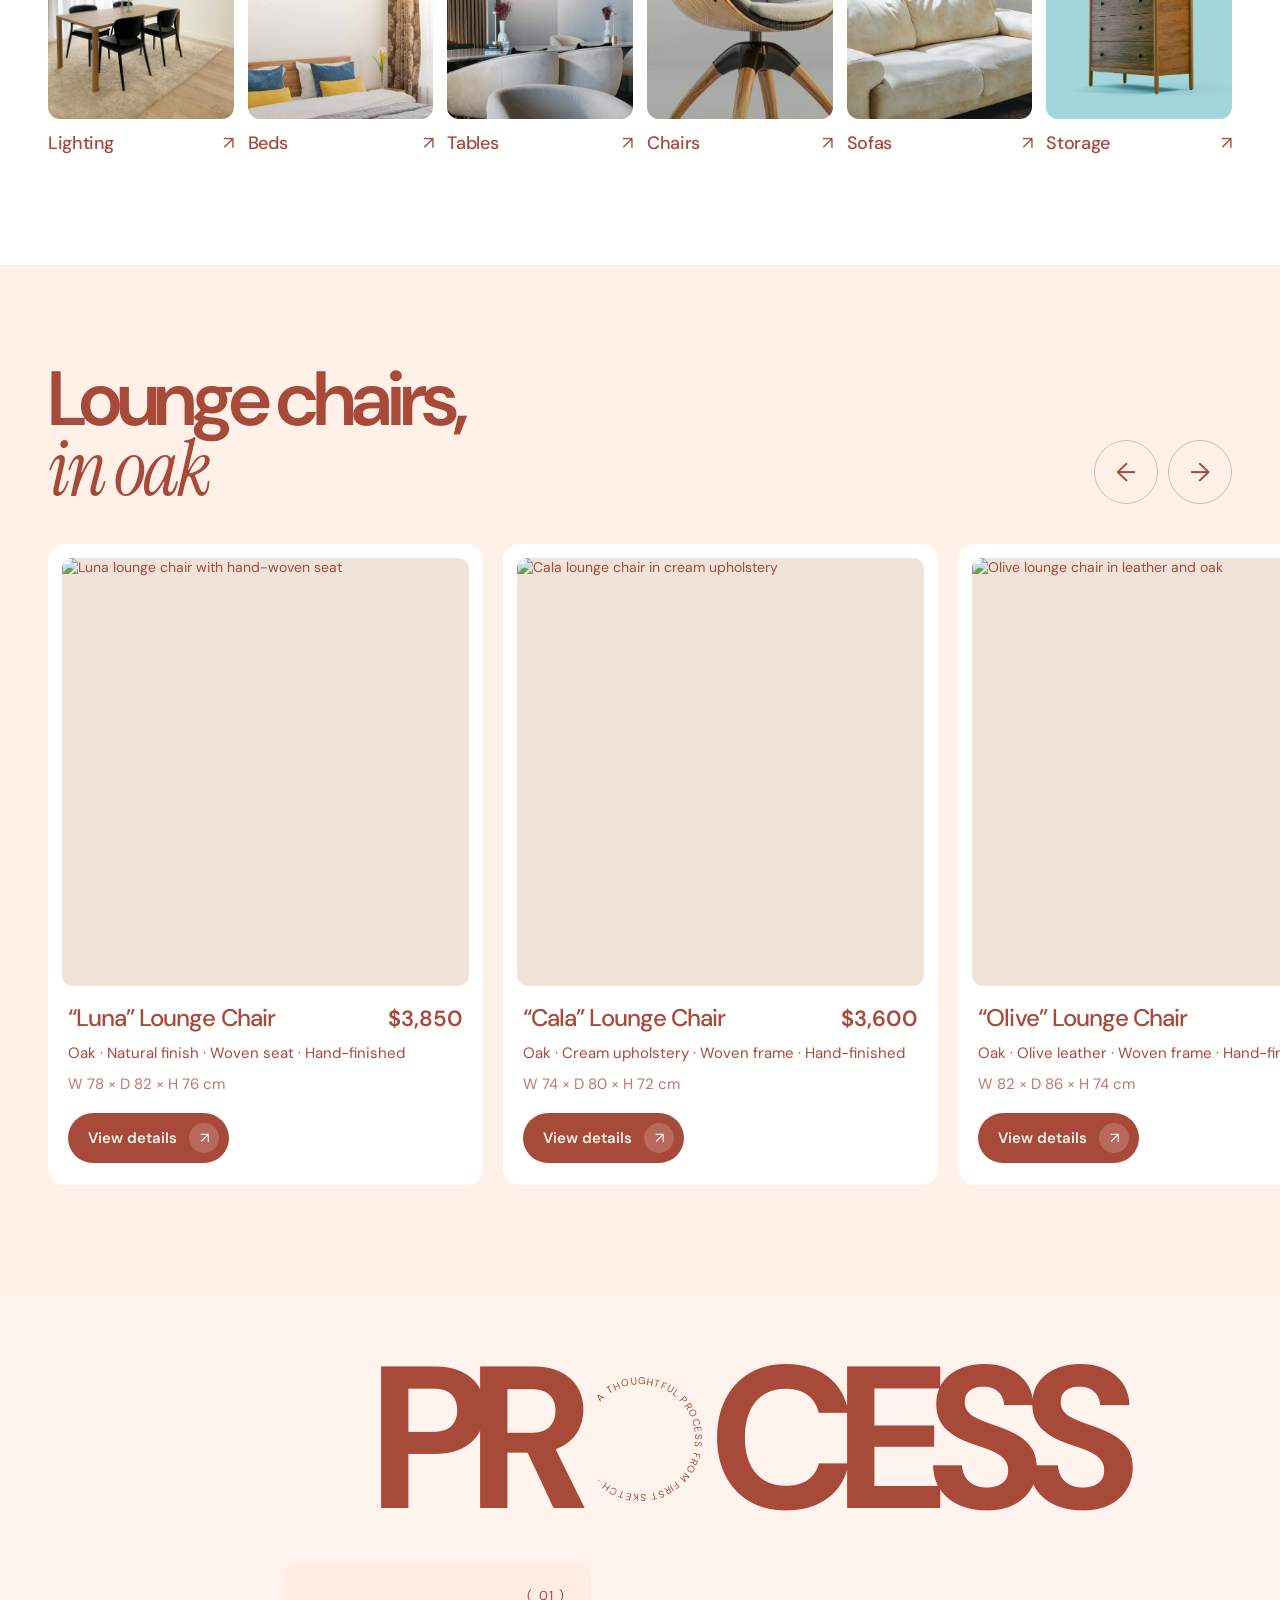
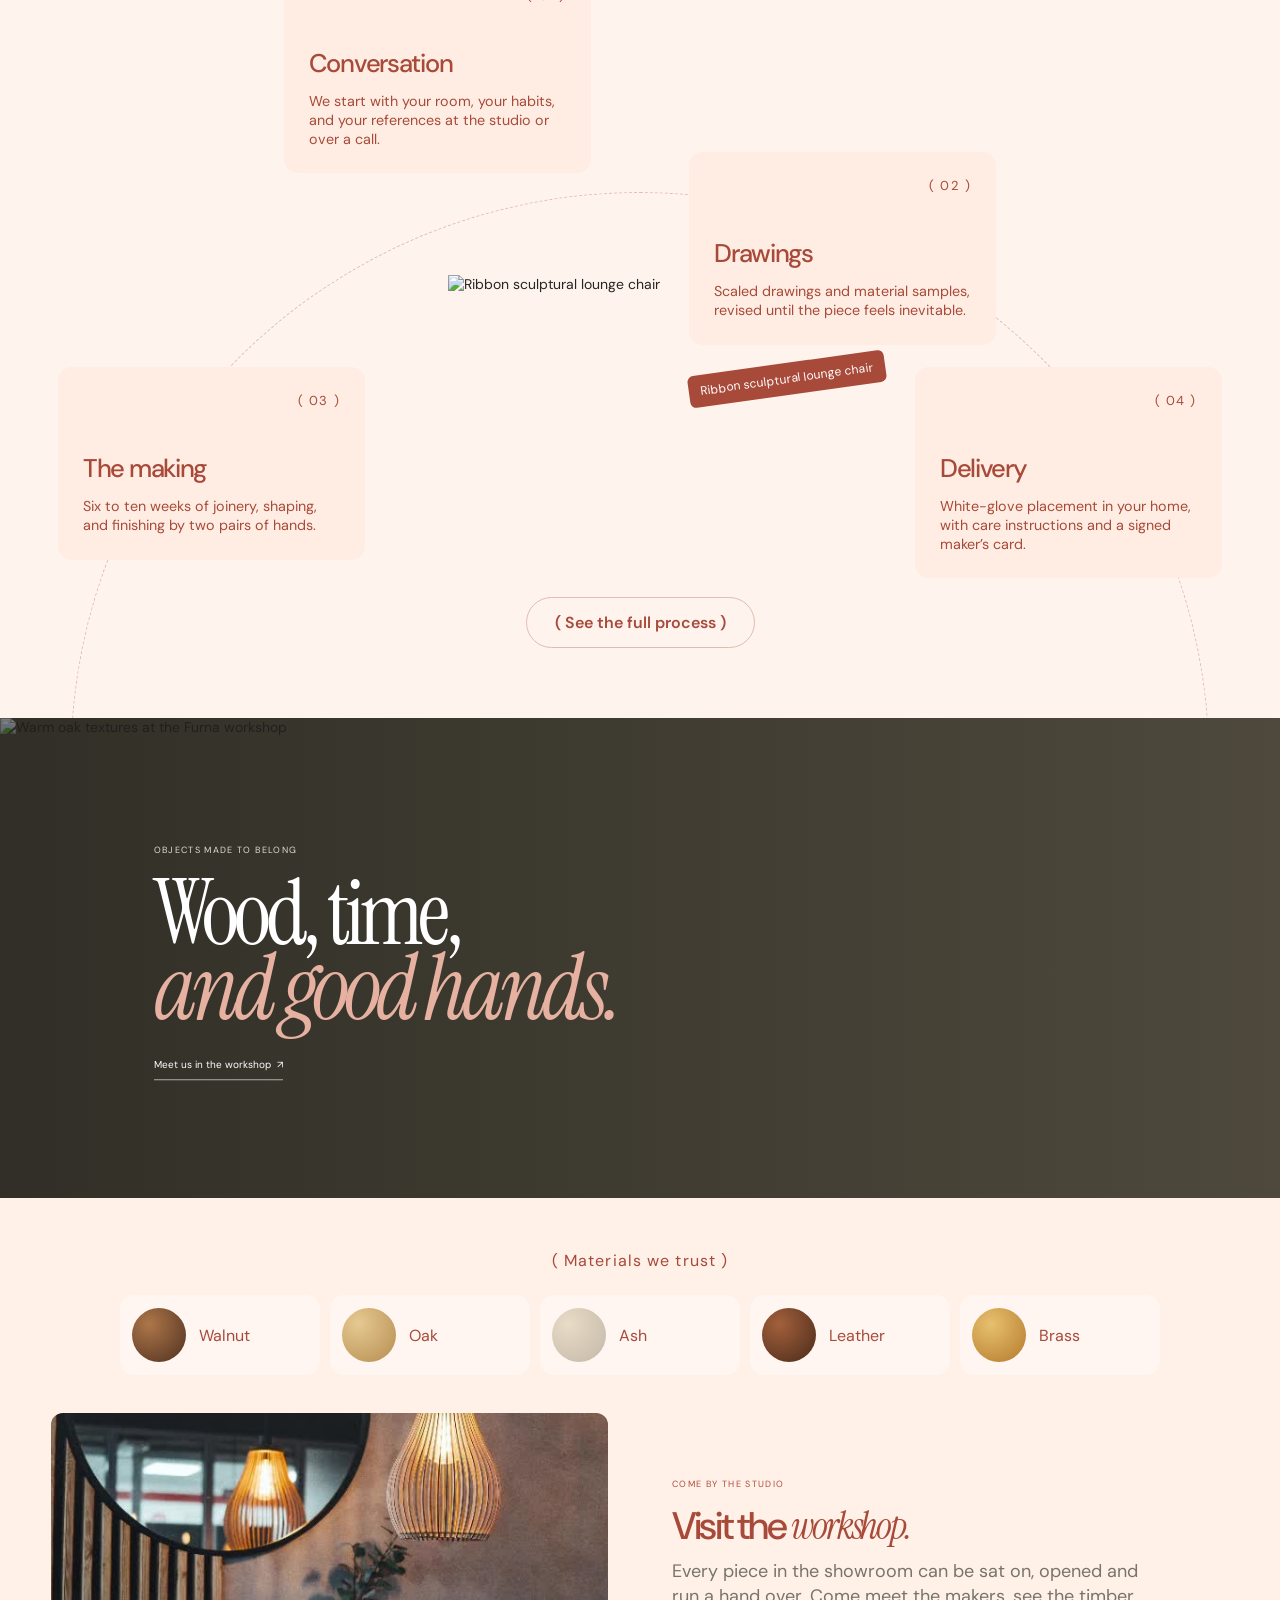
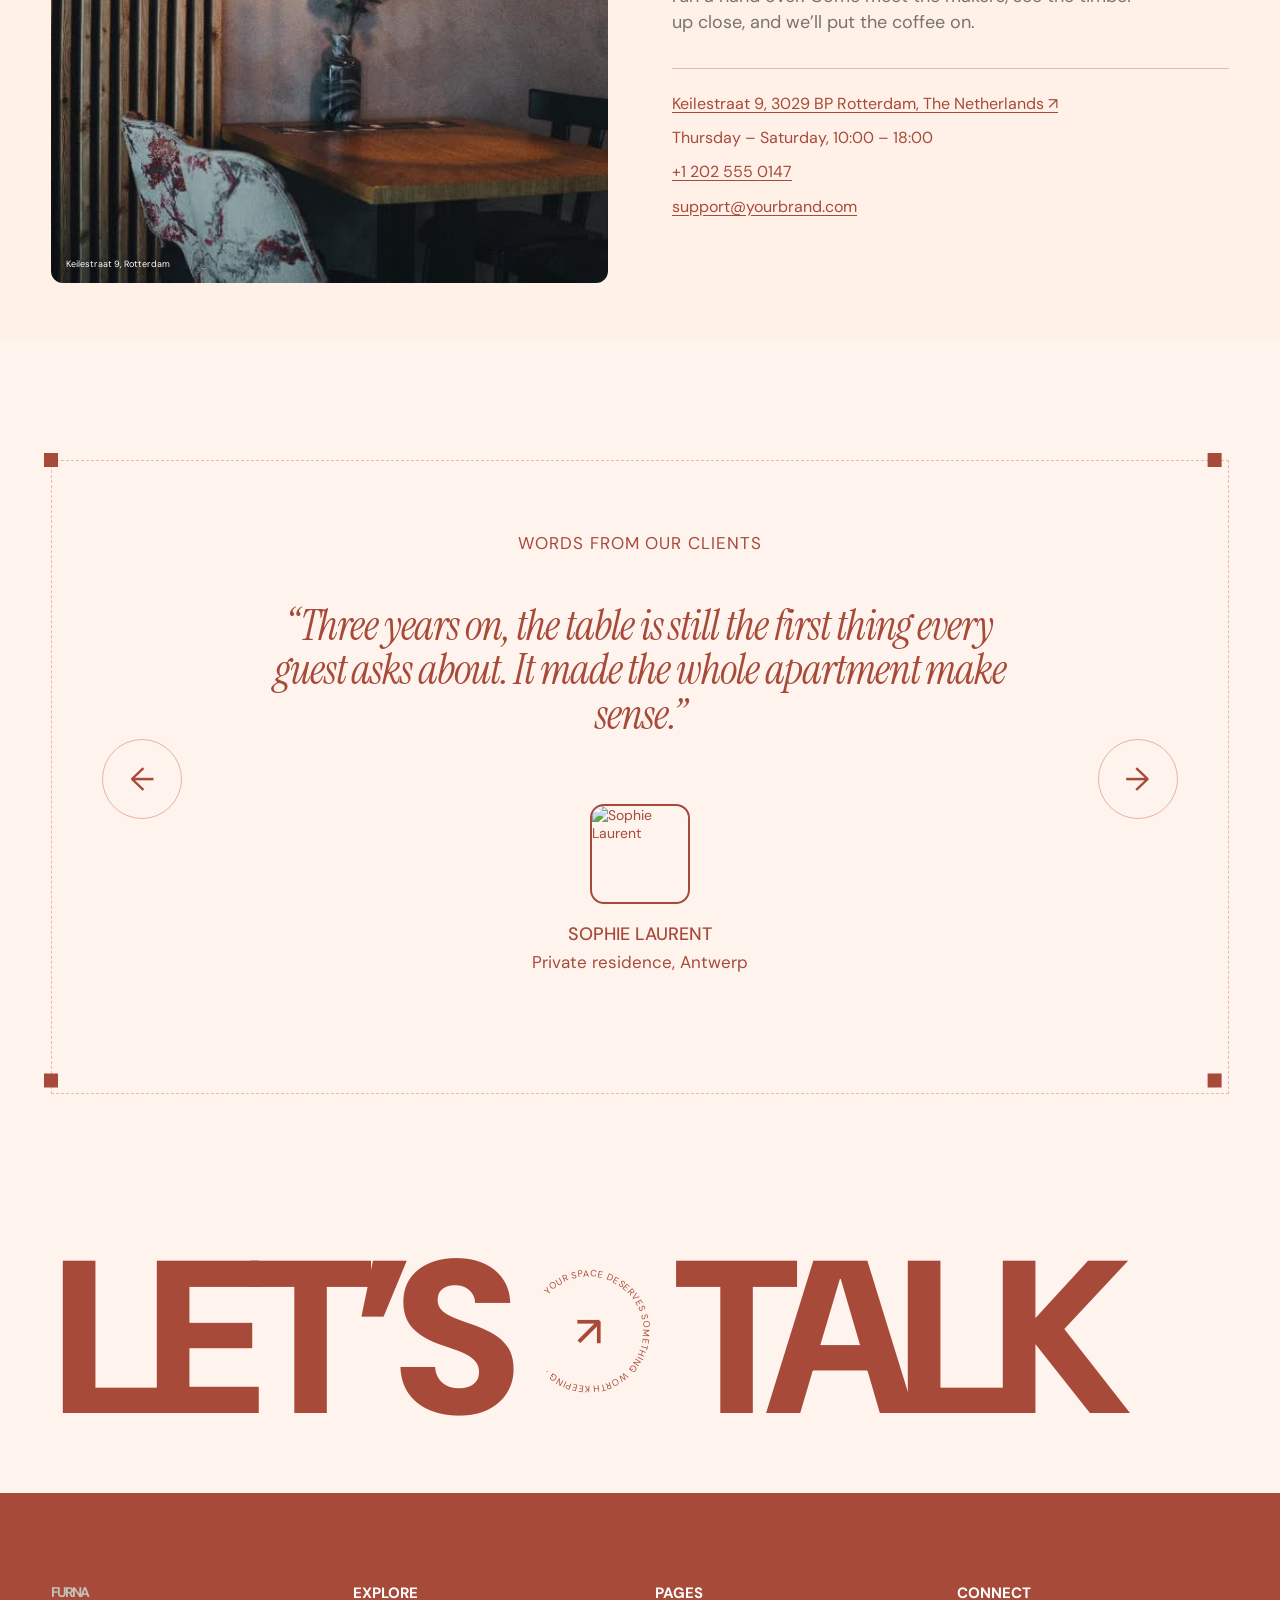
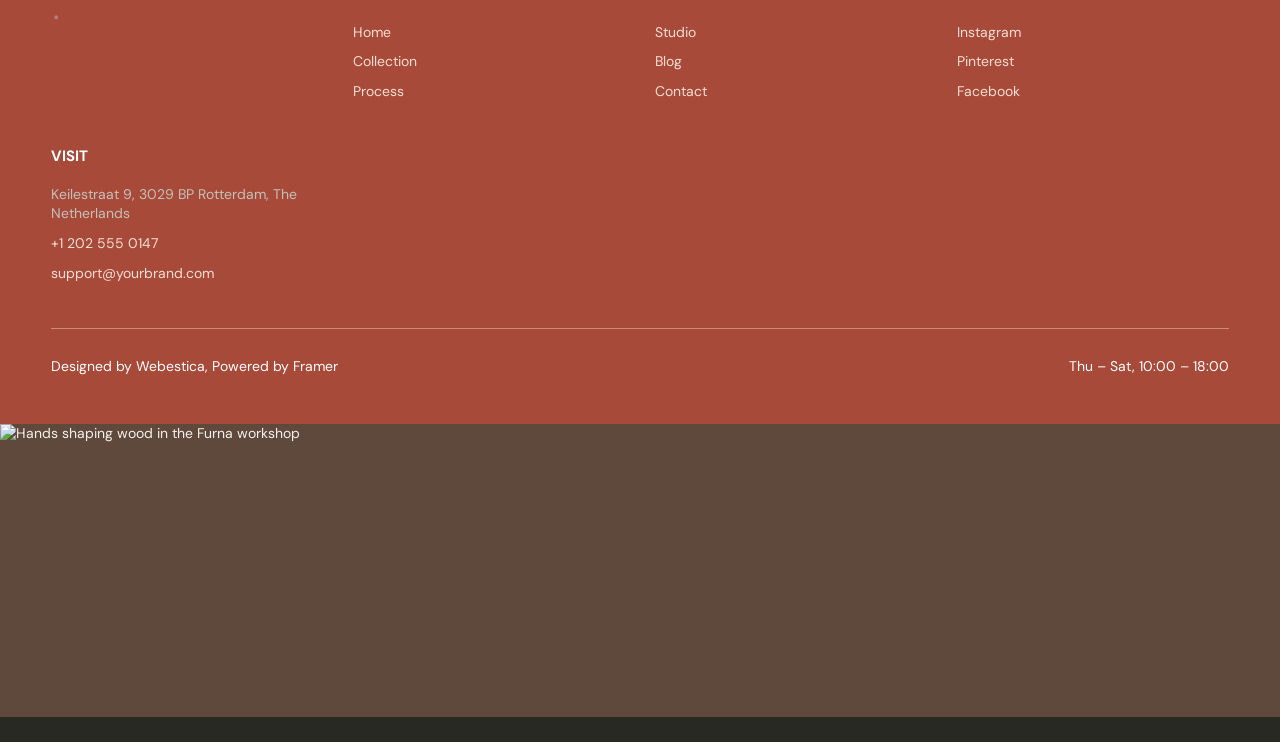
==== commit 2fdb50eb: "feat: add blog, contact, product, and studio pages with supporting assets and scripts" ====
--- a/index.html
+++ b/index.html
@@ -51,20 +51,7 @@
         </div>
       </section>
 
-      <section class="studio" id="studio"><div class="studio-image"><a class="studio-label" href="./studio.html">Studio <em>↗</em></a><svg width="0" height="0" style="position:absolute" aria-hidden="true" focusable="false"><defs>
-          <clipPath id="clip-pentagon" clipPathUnits="objectBoundingBox"><path d="M0.5,0.02 Q0.54,0.02 0.58,0.05 L0.95,0.33 Q0.99,0.37 0.98,0.42 L0.82,0.93 Q0.8,0.98 0.75,0.98 L0.25,0.98 Q0.2,0.98 0.18,0.93 L0.02,0.42 Q0.01,0.37 0.05,0.33 L0.42,0.05 Q0.46,0.02 0.5,0.02 Z" /></clipPath>
-          <clipPath id="clip-lobes" clipPathUnits="objectBoundingBox"><path d="M0.5,0.1 C0.58,0 0.9,0 0.97,0.22 C1,0.35 0.93,0.45 0.9,0.5 C0.93,0.55 1,0.65 0.97,0.78 C0.9,1 0.58,1 0.5,0.9 C0.42,1 0.1,1 0.03,0.78 C0,0.65 0.07,0.55 0.1,0.5 C0.07,0.45 0,0.35 0.03,0.22 C0.1,0 0.42,0 0.5,0.1 Z" /></clipPath>
-        </defs></svg>
-        <div class="cat-marquee" role="group" aria-label="Furniture categories">
-          <div class="cat-track">
-            <ul class="cat-group">
-              <li><a class="cat-item" href="./work.html?category=tables"><span class="cat-blob shape-pentagon"><img src="./assets/cat-tables.jpg" alt="Oak dining table with four black chairs" width="800" height="800" loading="lazy" decoding="async" /></span><span class="cat-label">Tables</span></a></li>
-              <li><a class="cat-item" href="./work.html?category=chair"><span class="cat-blob shape-circle"><img src="./assets/cat-chair.jpg" alt="Upholstered armchair with a wooden frame" width="800" height="800" loading="lazy" decoding="async" /></span><span class="cat-label">Chair</span></a></li>
-              <li><a class="cat-item" href="./work.html?category=sofas"><span class="cat-blob shape-lobes"><img src="./assets/cat-sofas.jpg" alt="Cream sofa with cushions and a wooden side table" width="800" height="800" loading="lazy" decoding="async" /></span><span class="cat-label">Sofas</span></a></li>
-              <!-- To add a category: copy an <li>, point it at a new image in ./assets, and pick a shape-* class. -->
-            </ul>
-          </div>
-        </div><span class="image-caption">Our studio in Rotterdam, est. 2014</span></div></section>
+      <section class="studio" id="studio"><div class="studio-image"><a class="studio-label" href="./studio.html">Studio <em>↗</em></a><video class="studio-video" autoplay muted loop playsinline preload="metadata" poster="https://framerusercontent.com/images/2faHIcRBrtbin4Xd7FO8lszYvY.jpg?width=1920&amp;height=1080" aria-label="Furniture and interiors at the Furna studio"><source src="./assets/studio-feature.mp4" type="video/mp4" /></video><span class="image-caption">Our studio in Rotterdam, est. 2014</span></div></section>
 
       <section class="about" id="about">
         <span class="about-label">( About the studio )</span>
--- a/site.css
+++ b/site.css
@@ -242,22 +242,3 @@
 
 /* Keep anchor jumps clear of the sticky header */
 html { scroll-padding-top: 64px; }
-
-/* ---------- Studio strip: scrolling category marquee (replaces the old video) ---------- */
-.studio-image { background: var(--peach); }
-.cat-marquee { position: absolute; inset: 0; display: flex; align-items: center; overflow: hidden; -webkit-mask-image: linear-gradient(90deg, transparent 0, #000 12%, #000 88%, transparent 100%); mask-image: linear-gradient(90deg, transparent 0, #000 12%, #000 88%, transparent 100%); }
-.cat-track { display: flex; width: max-content; animation: cat-scroll var(--cat-duration, 60s) linear infinite; will-change: transform; }
-.cat-marquee:hover .cat-track { animation-play-state: paused; }
-@keyframes cat-scroll { to { transform: translateX(-50%); } }
-.cat-group { display: flex; flex: none; margin: 0; padding: 0 clamp(70px, 11vw, 220px) 0 0; list-style: none; gap: clamp(70px, 11vw, 220px); }
-.cat-item { display: flex; align-items: center; gap: clamp(20px, 3vw, 54px); color: var(--rust); font-family: var(--switzer); }
-.cat-blob { display: block; flex: none; width: clamp(150px, 15vw, 290px); aspect-ratio: 1; overflow: hidden; background: #efe3da; transition: transform .5s cubic-bezier(.2, .7, .2, 1); }
-.cat-blob img { width: 100%; height: 100%; object-fit: cover; display: block; }
-.cat-item:hover .cat-blob { transform: scale(1.06) rotate(-3deg); }
-.shape-circle { clip-path: circle(50%); }
-.shape-pentagon { clip-path: url(#clip-pentagon); }
-.shape-lobes { clip-path: url(#clip-lobes); }
-.cat-label { font-size: clamp(40px, 5.2vw, 100px); font-weight: 500; letter-spacing: -.055em; line-height: 1; white-space: nowrap; }
-@media (prefers-reduced-motion: reduce) { .cat-track { animation: none; } .cat-marquee { overflow-x: auto; } }
-.studio-image .studio-label { color: var(--rust); text-shadow: none; }
-.studio-image .image-caption { color: var(--rust); text-shadow: none; opacity: .75; }
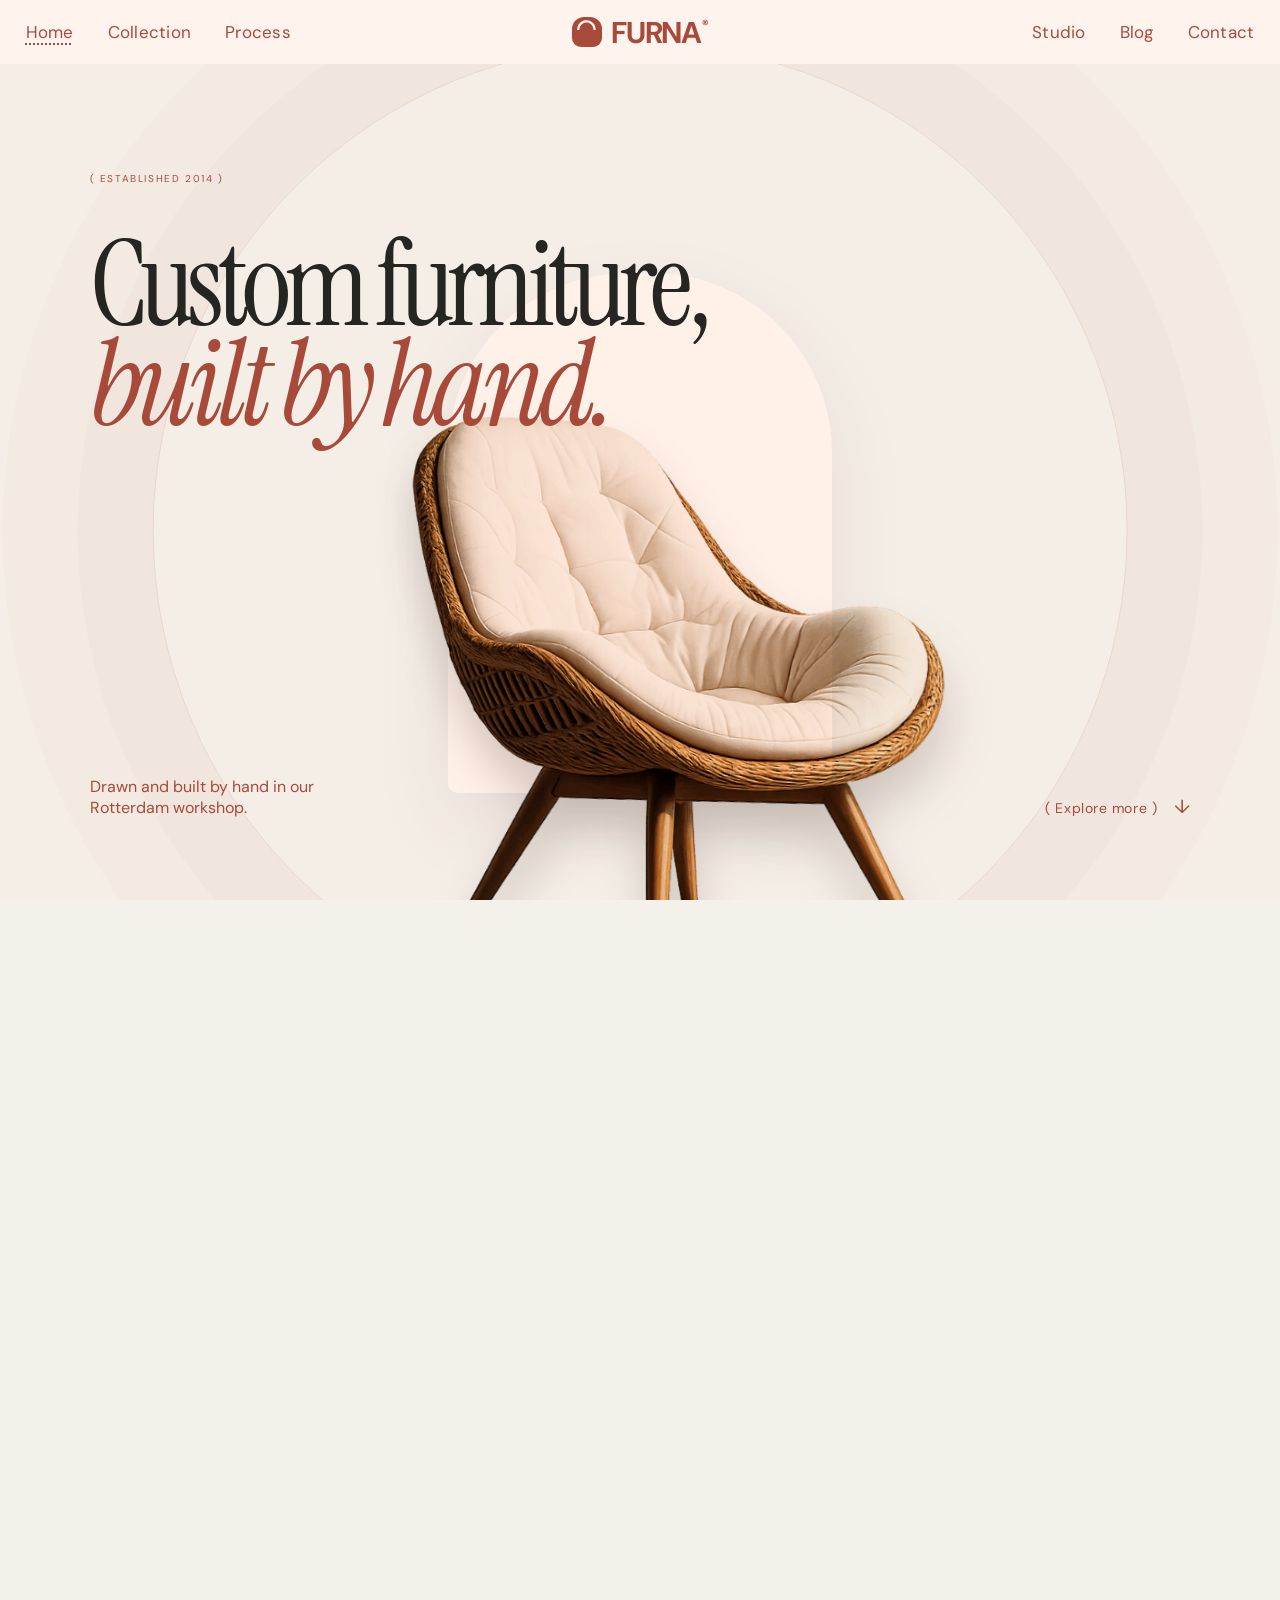
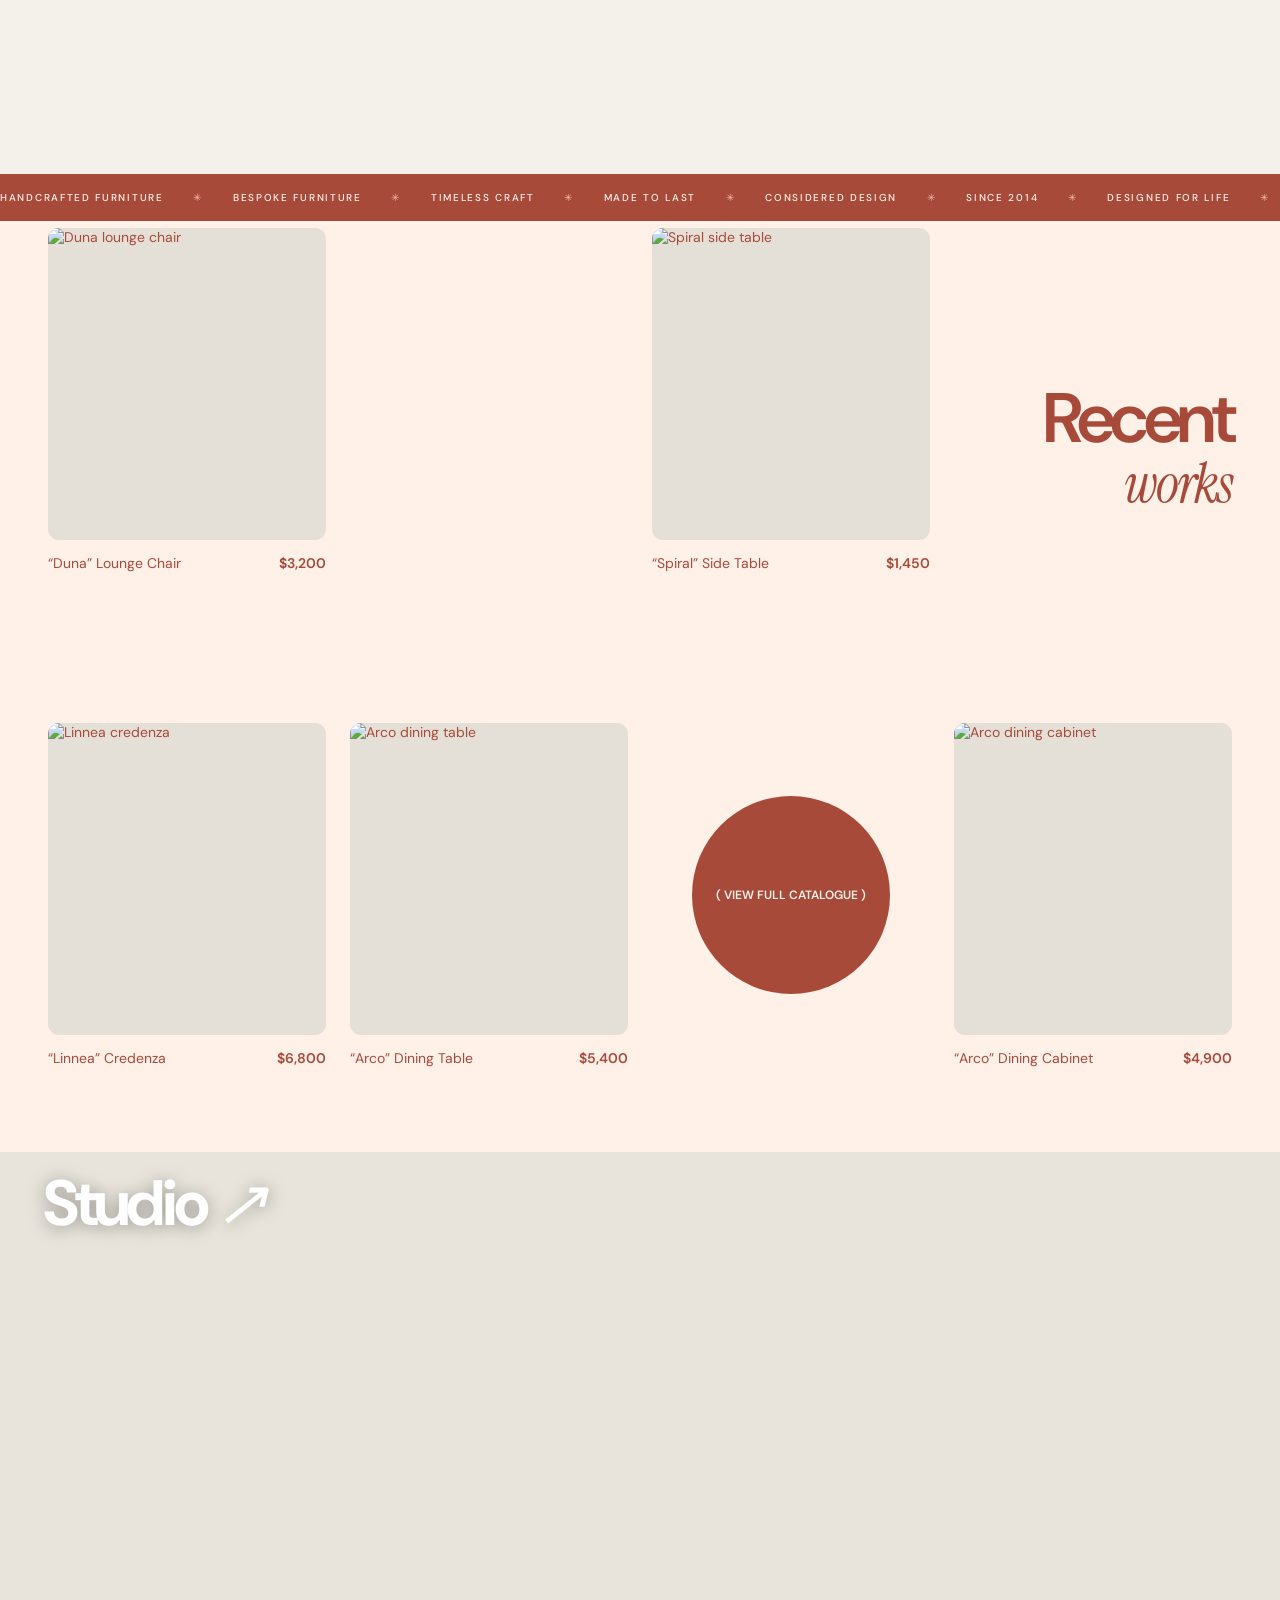
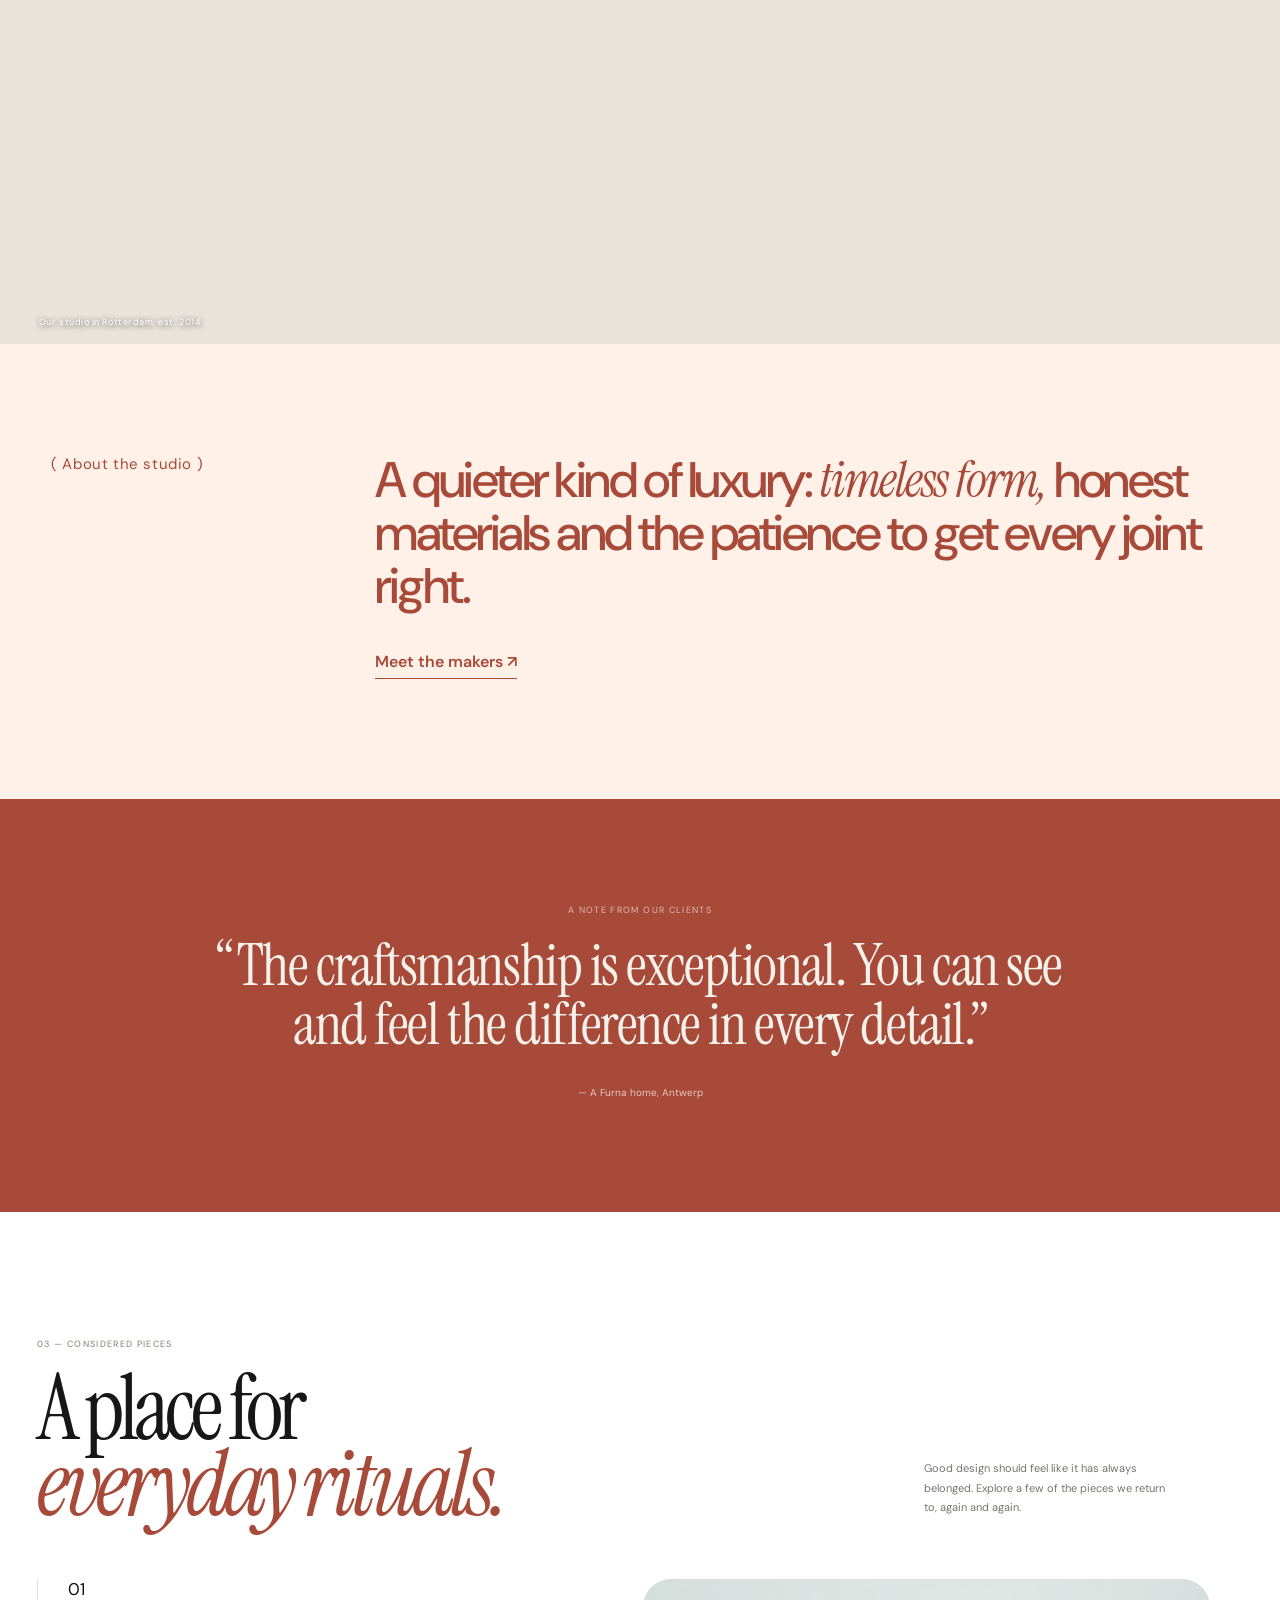
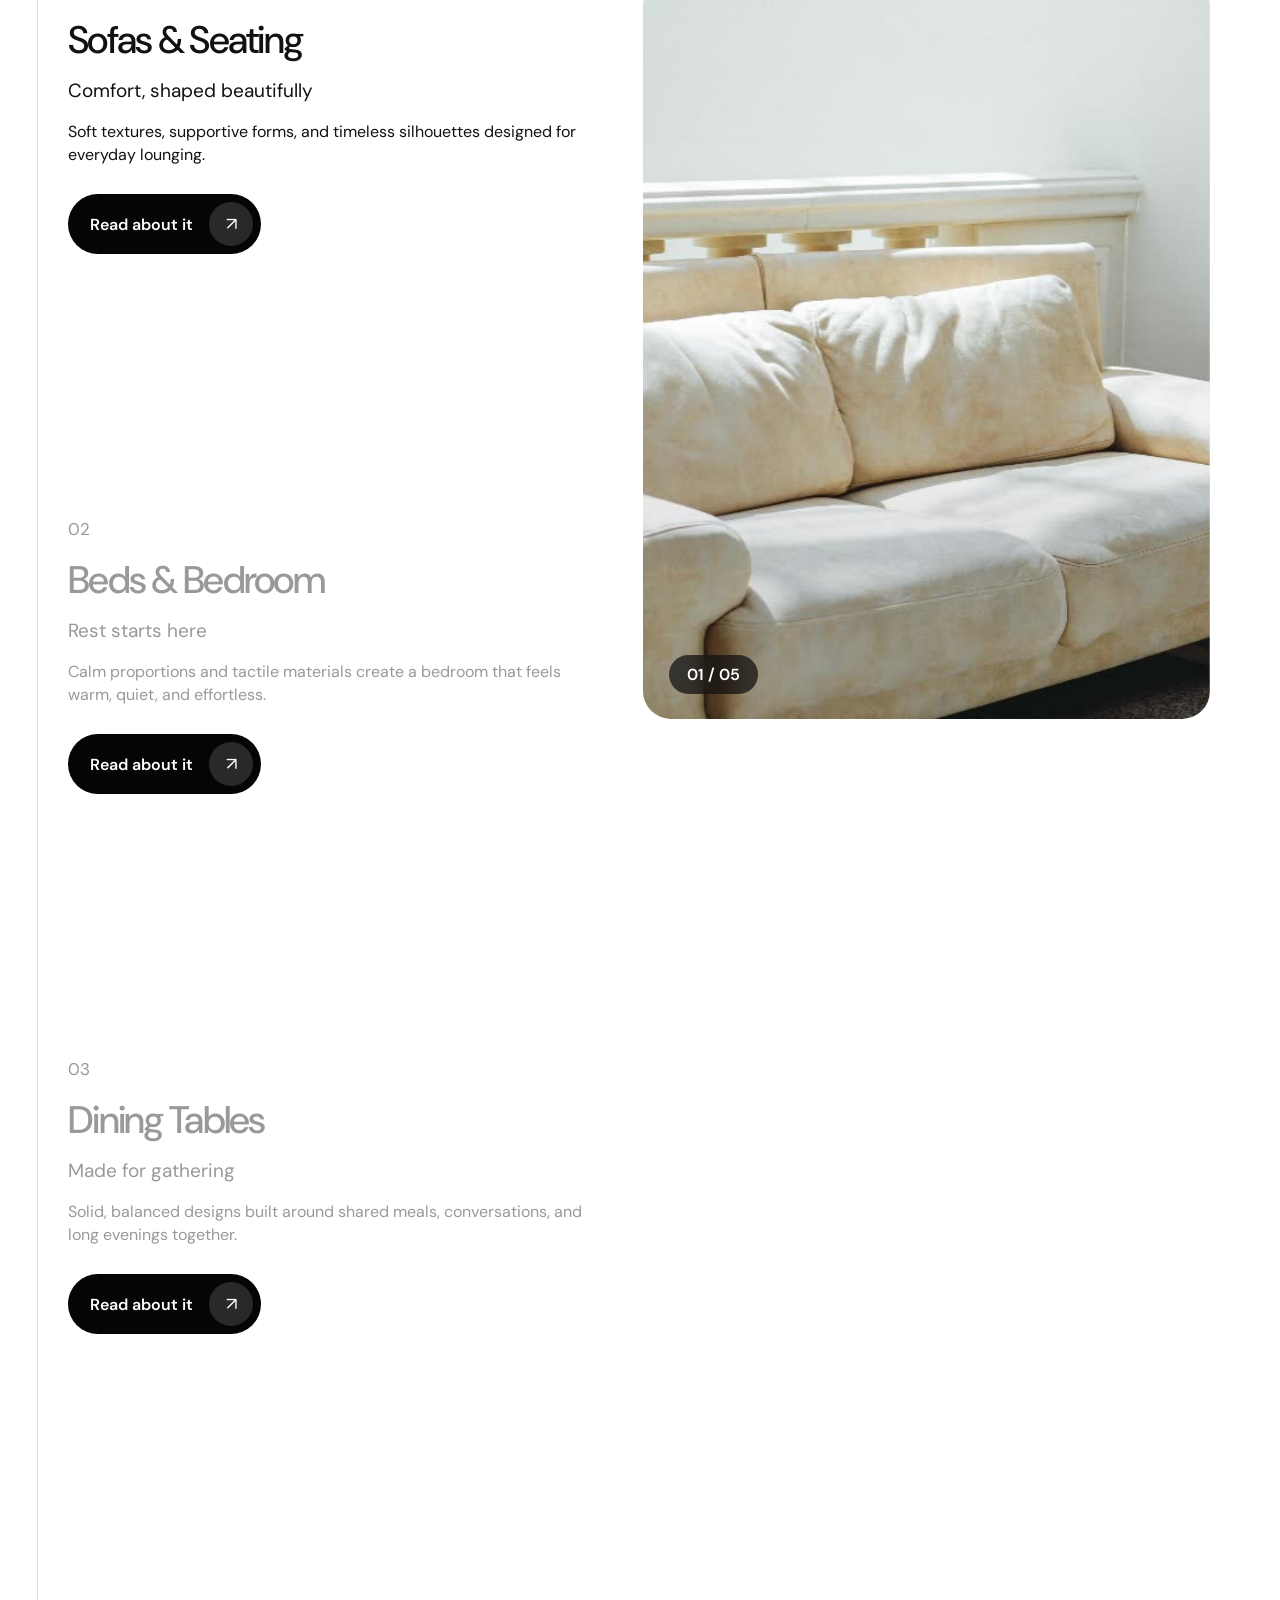
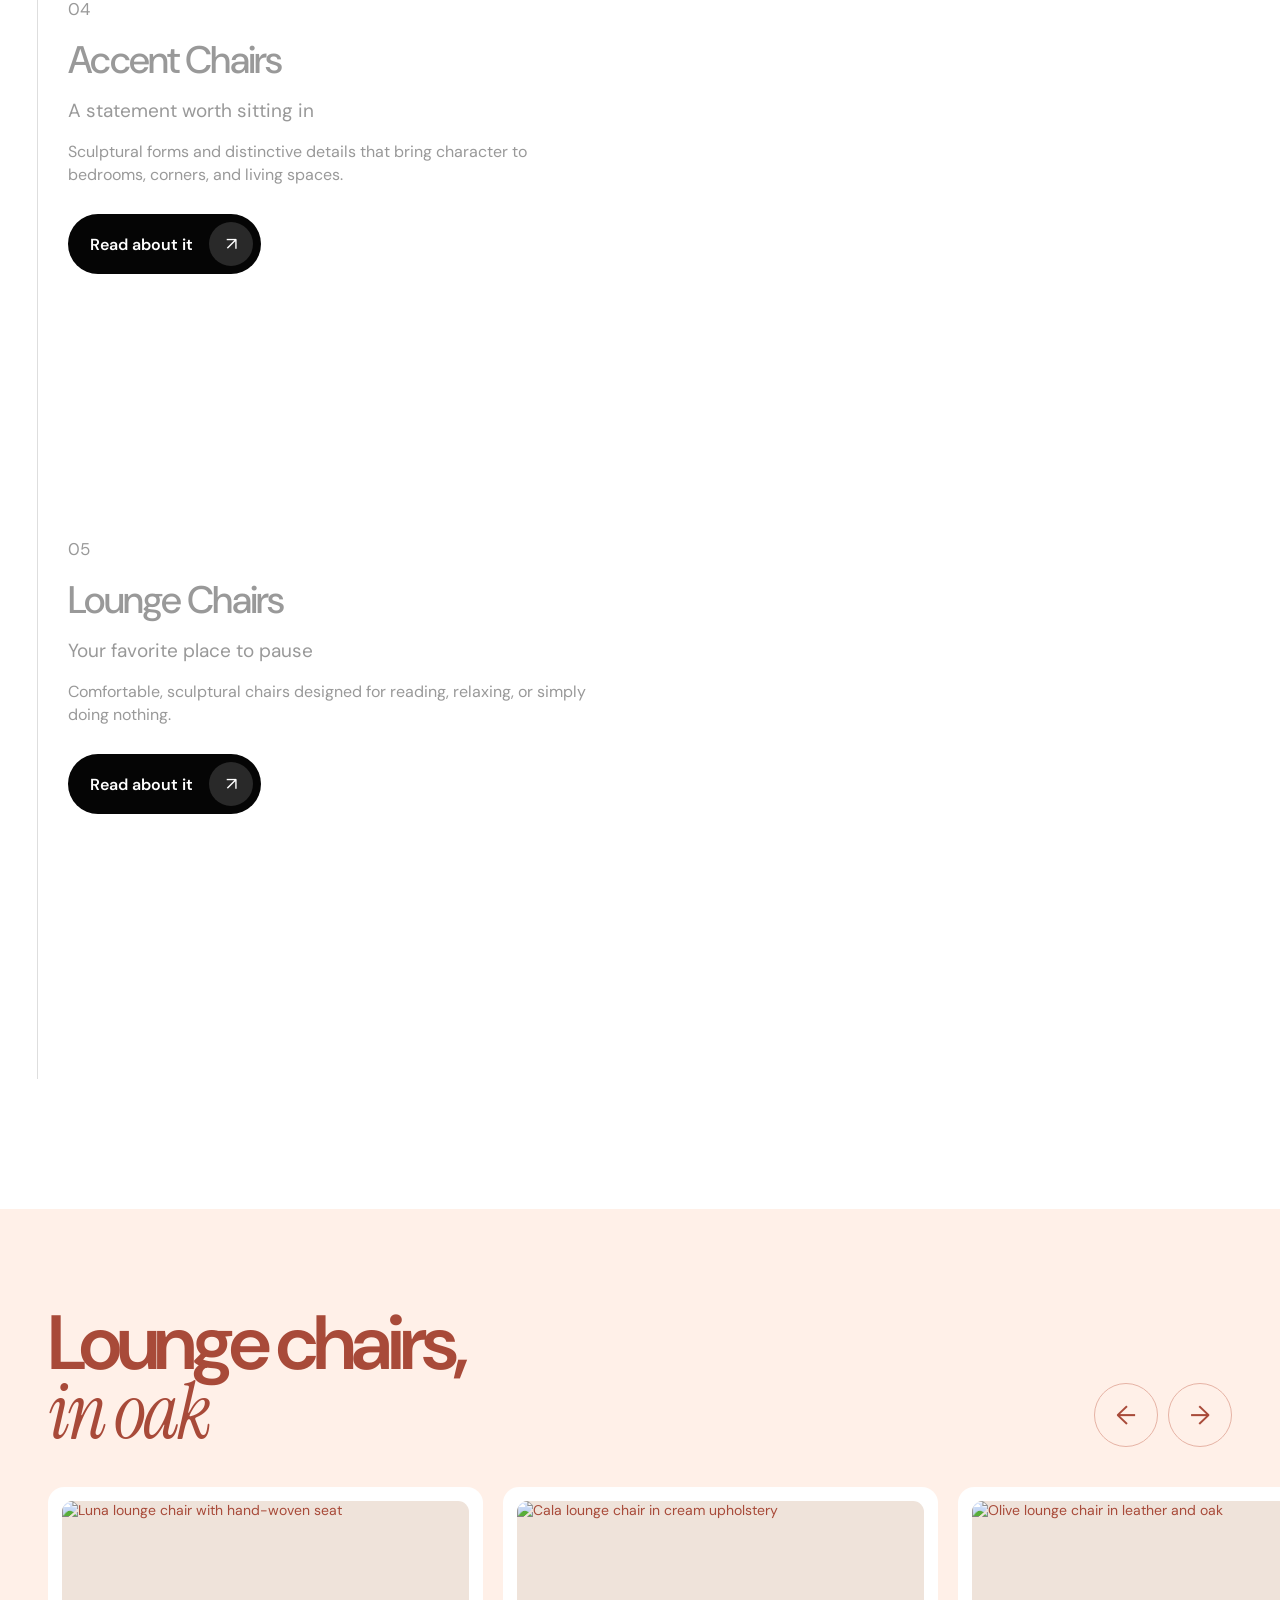
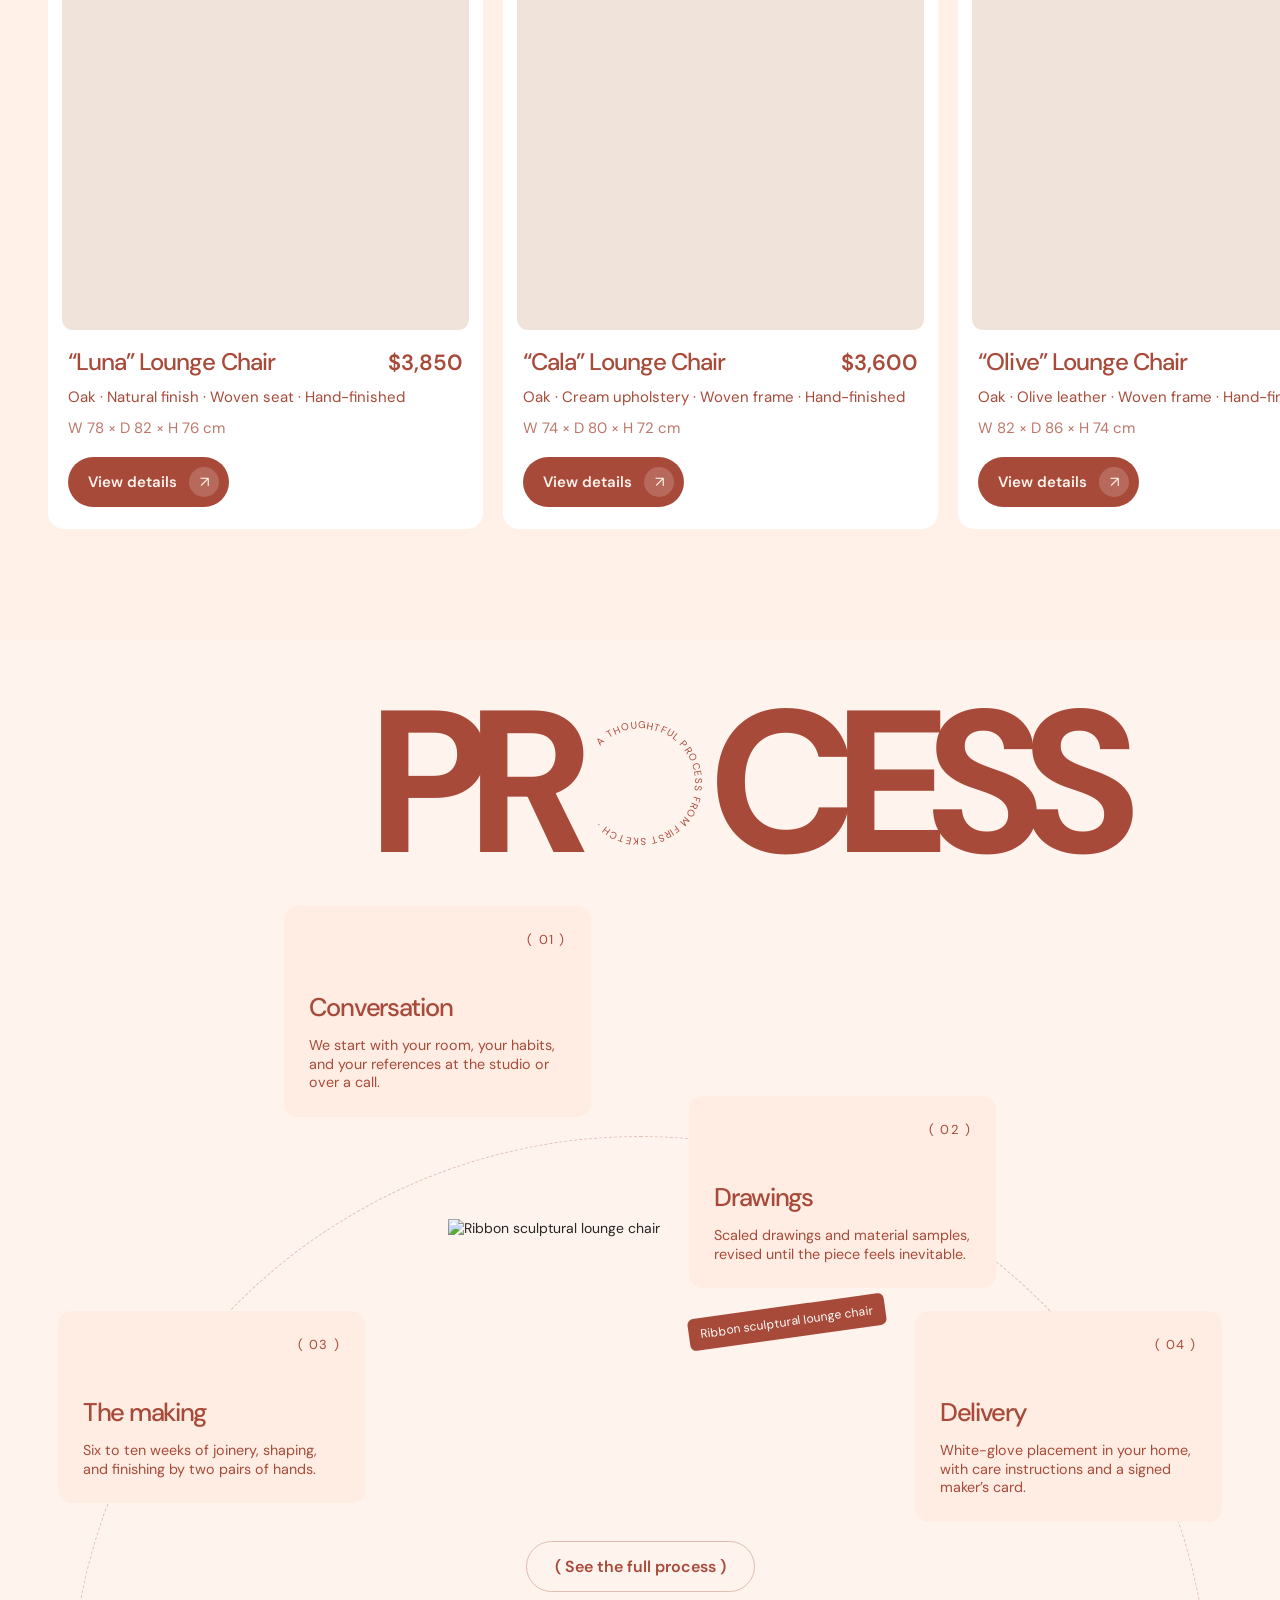
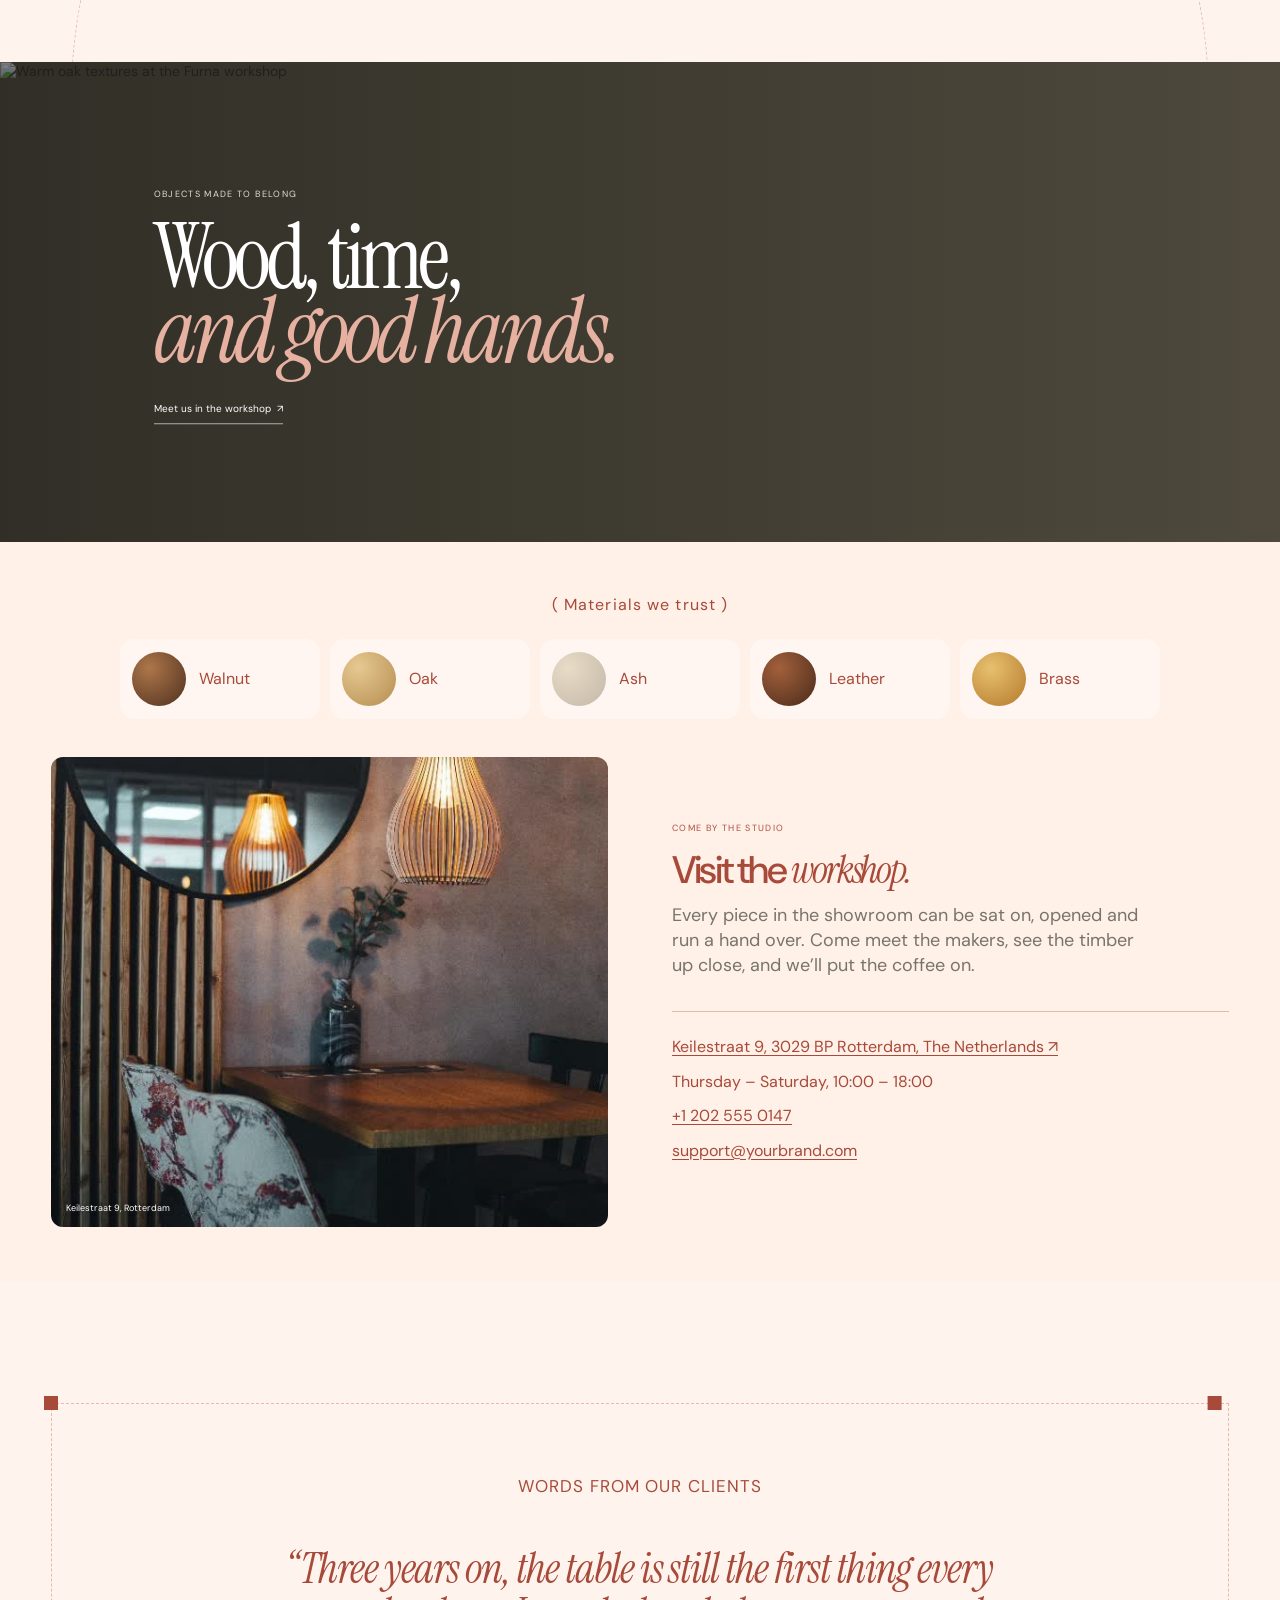
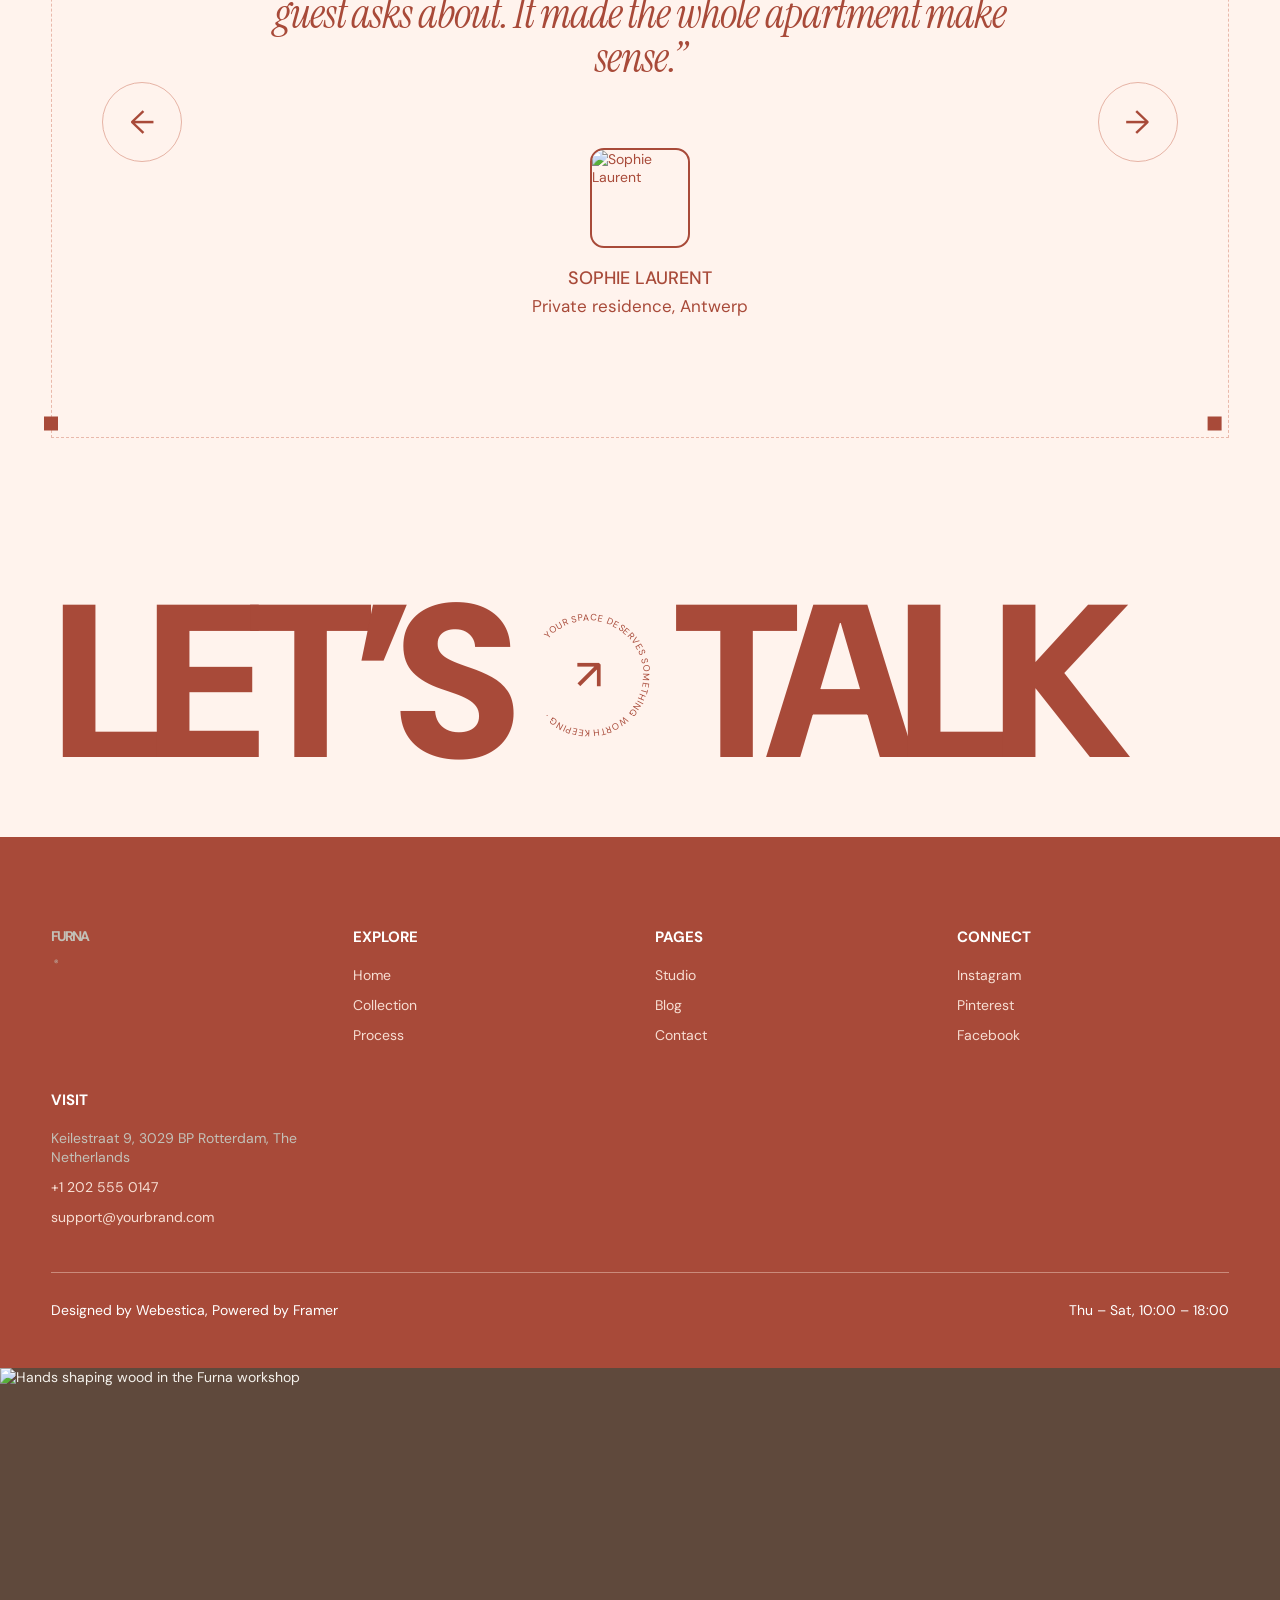
==== commit 26b225a9: "Remove category browsing section Remove the shop-by-category grid from the homepage." ====
--- a/index.html
+++ b/index.html
@@ -1,4 +1,4 @@
-﻿<!doctype html>
+<!doctype html>
 <html lang="en">
   <head>
     <meta charset="utf-8" />
@@ -74,18 +74,6 @@
         </div><div class="room-visual"><img id="room-image" class="room-image is-visible" src="./assets/sofas.jpg" alt="Soft ivory sofa in a bright living room" /><img id="room-image-next" class="room-image" src="" alt="" aria-hidden="true" /><span id="room-count">01 / 05</span></div></div>
       </section>
 
-      <section class="browse" id="browse">
-        <div class="browse-head"><h2>Shop by<br /><em>category</em></h2><p>Six families of pieces, each drawn and made to order in the workshop.</p></div>
-        <div class="browse-grid">
-          <a class="browse-card" href="./work.html?category=lighting"><div class="browse-thumb"><img src="./assets/lamp.jpg" alt="Handmade lamp on a wooden surface" loading="lazy" decoding="async" /></div><span>Lighting <b>↗</b></span></a>
-          <a class="browse-card" href="./work.html?category=beds"><div class="browse-thumb"><img src="./assets/bedroom.jpg" alt="Calm bedroom with natural linens" loading="lazy" decoding="async" /></div><span>Beds <b>↗</b></span></a>
-          <a class="browse-card" href="./work.html?category=tables"><div class="browse-thumb"><img src="./assets/dining.jpg" alt="Dining room with a solid table" loading="lazy" decoding="async" /></div><span>Tables <b>↗</b></span></a>
-          <a class="browse-card" href="./work.html?category=chair"><div class="browse-thumb"><img src="./assets/accent-chair.jpg" alt="Sculptural accent chair" loading="lazy" decoding="async" /></div><span>Chairs <b>↗</b></span></a>
-          <a class="browse-card" href="./work.html?category=sofas"><div class="browse-thumb"><img src="./assets/sofas.jpg" alt="Ivory sofa in a living room" loading="lazy" decoding="async" /></div><span>Sofas <b>↗</b></span></a>
-          <a class="browse-card" href="./work.html?category=storage"><div class="browse-thumb"><img src="./assets/storage.jpg" alt="Wooden storage unit" loading="lazy" decoding="async" /></div><span>Storage <b>↗</b></span></a>
-        </div>
-      </section>
-
       <section class="showcase" id="showcase" aria-label="Lounge chair showcase">
         <div class="showcase-head"><h2>Lounge chairs,<br /><em>in oak</em></h2><div class="showcase-arrows"><button type="button" id="showcase-prev" aria-label="Previous chair">←</button><button type="button" id="showcase-next" aria-label="Next chair">→</button></div></div>
         <div class="showcase-track" id="showcase-track" tabindex="0">
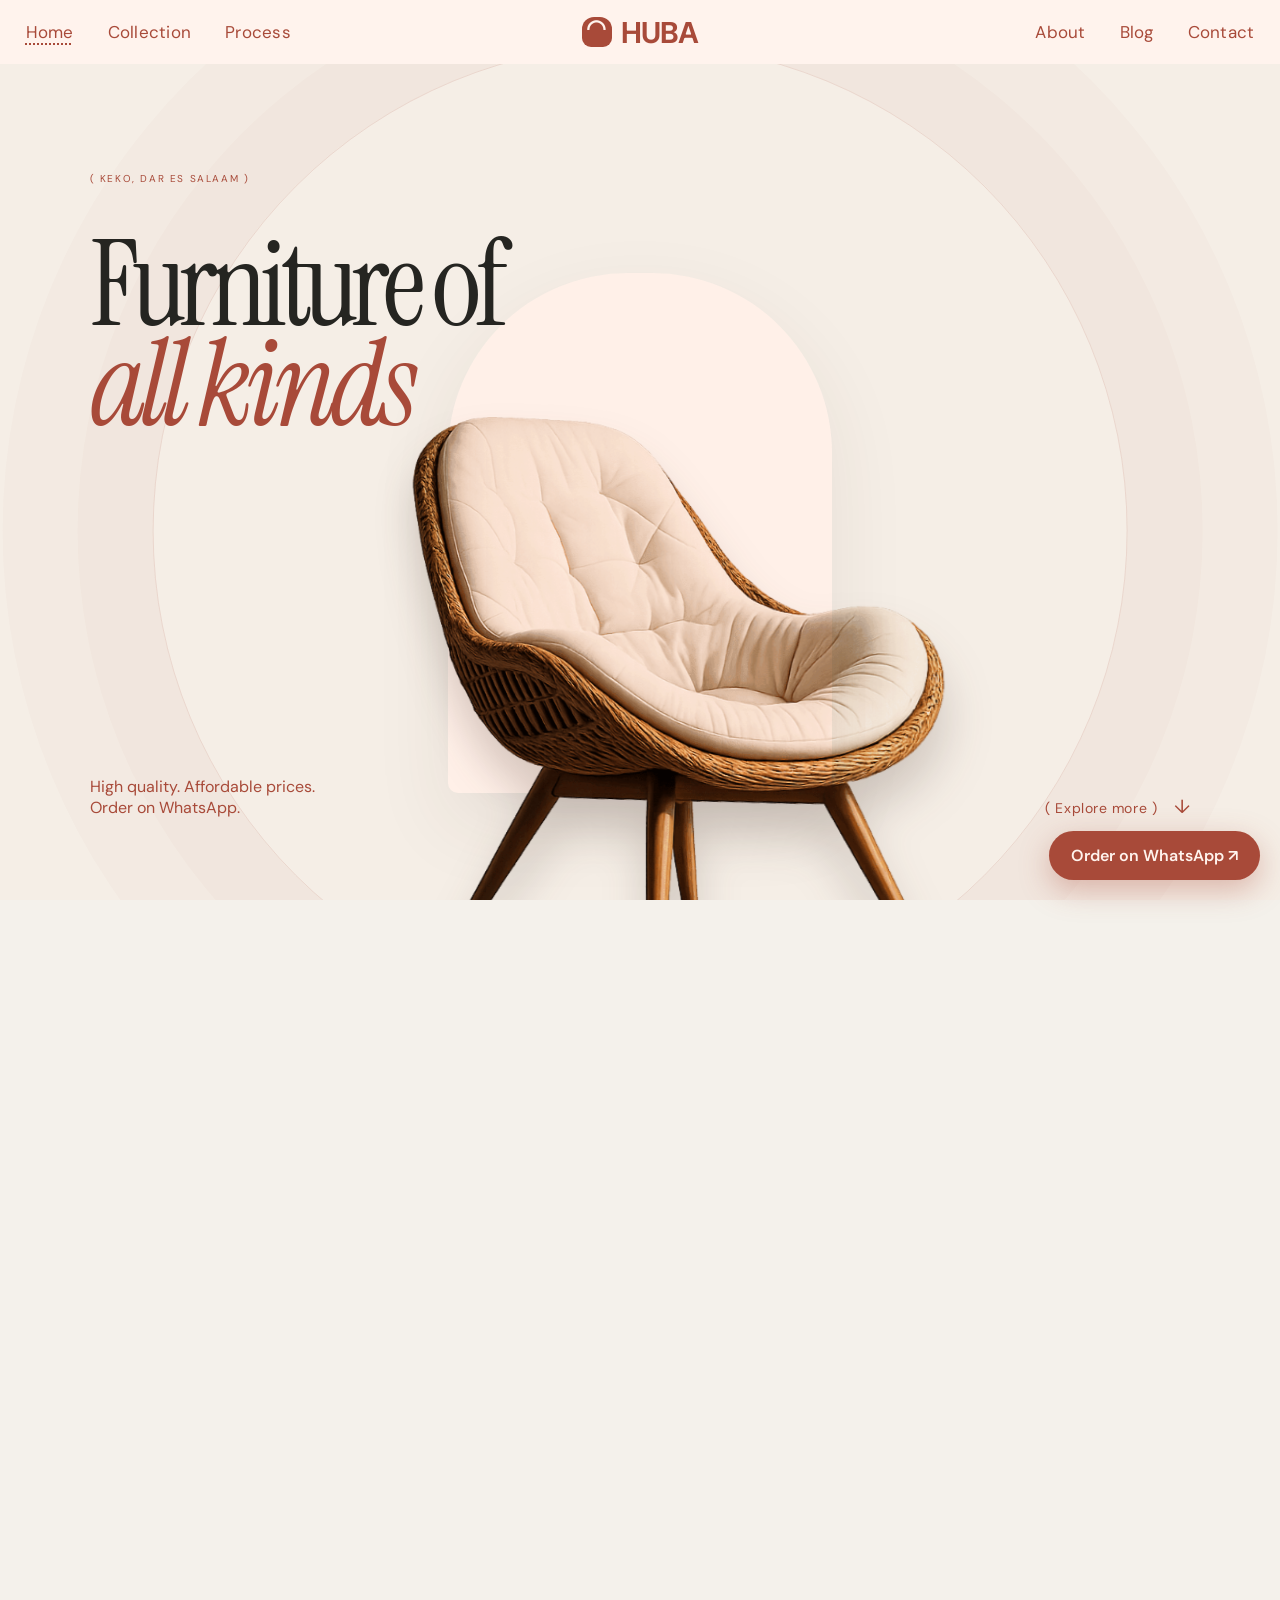
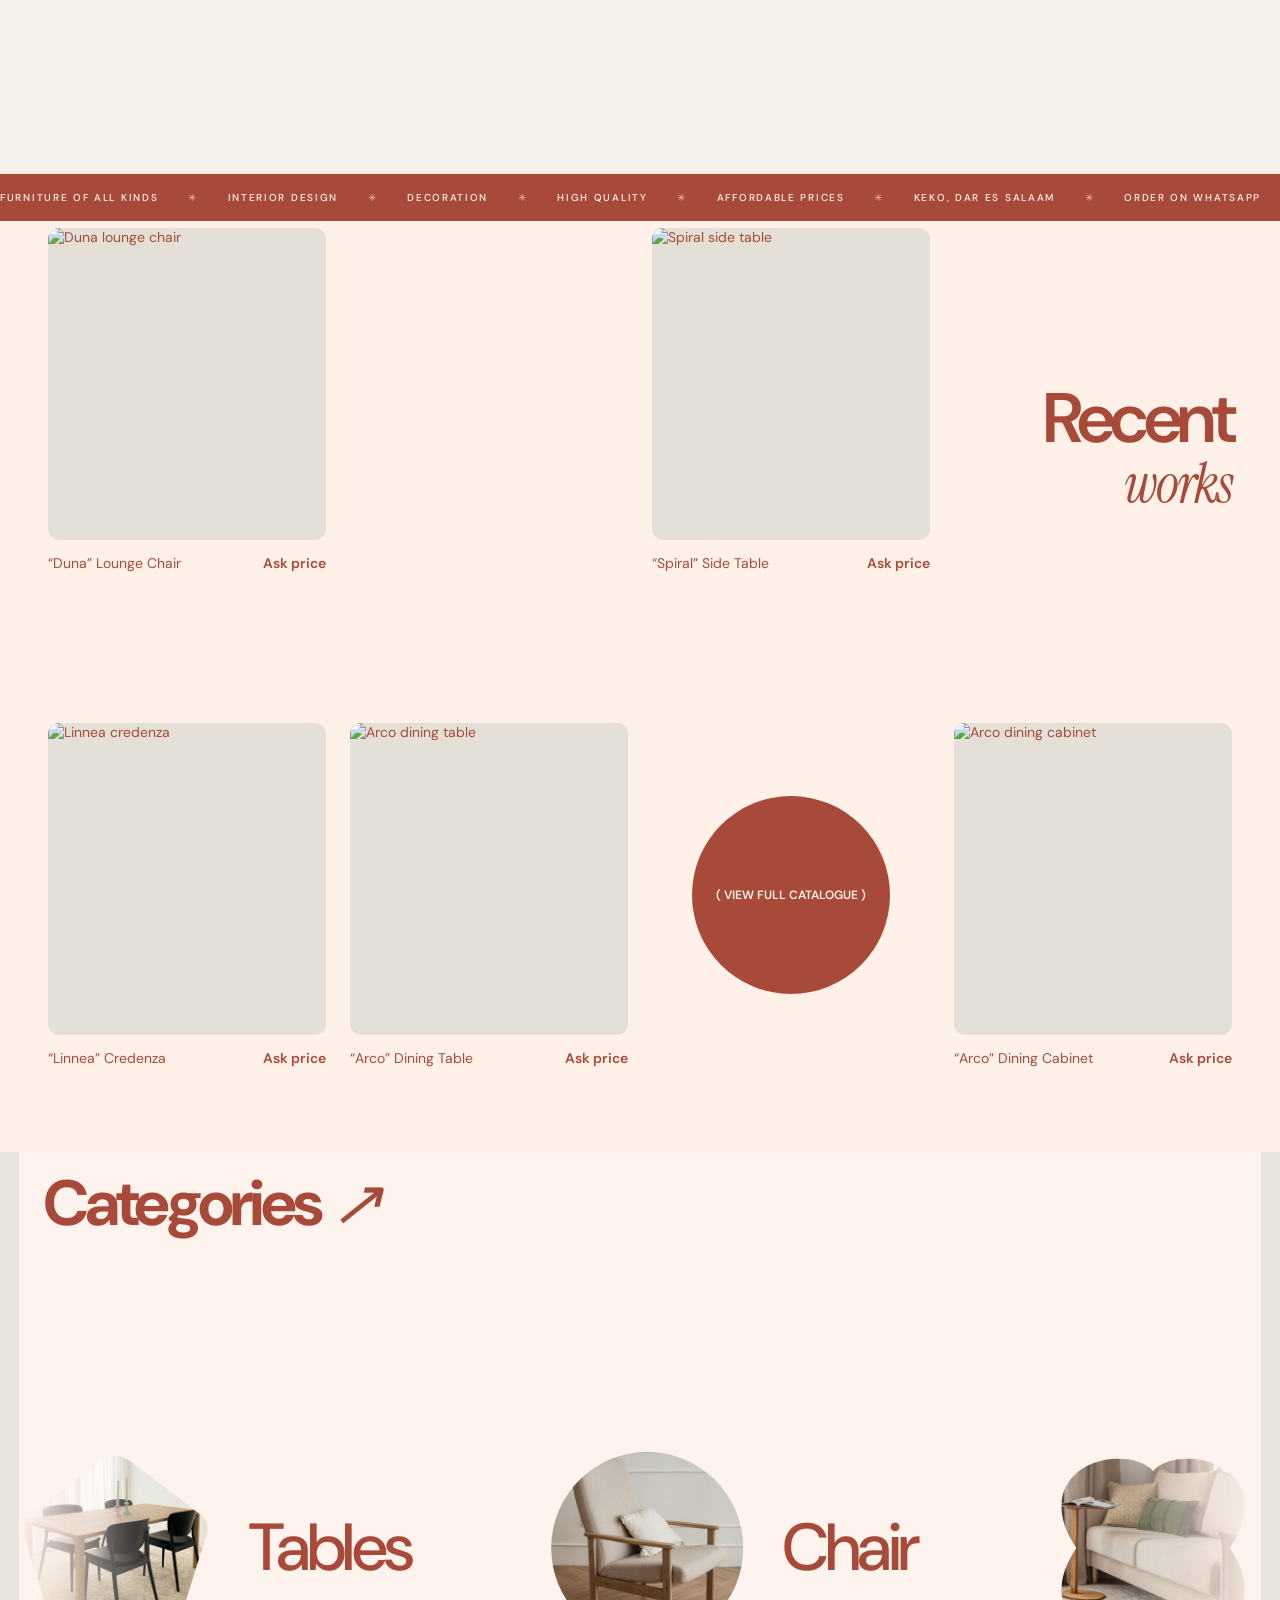
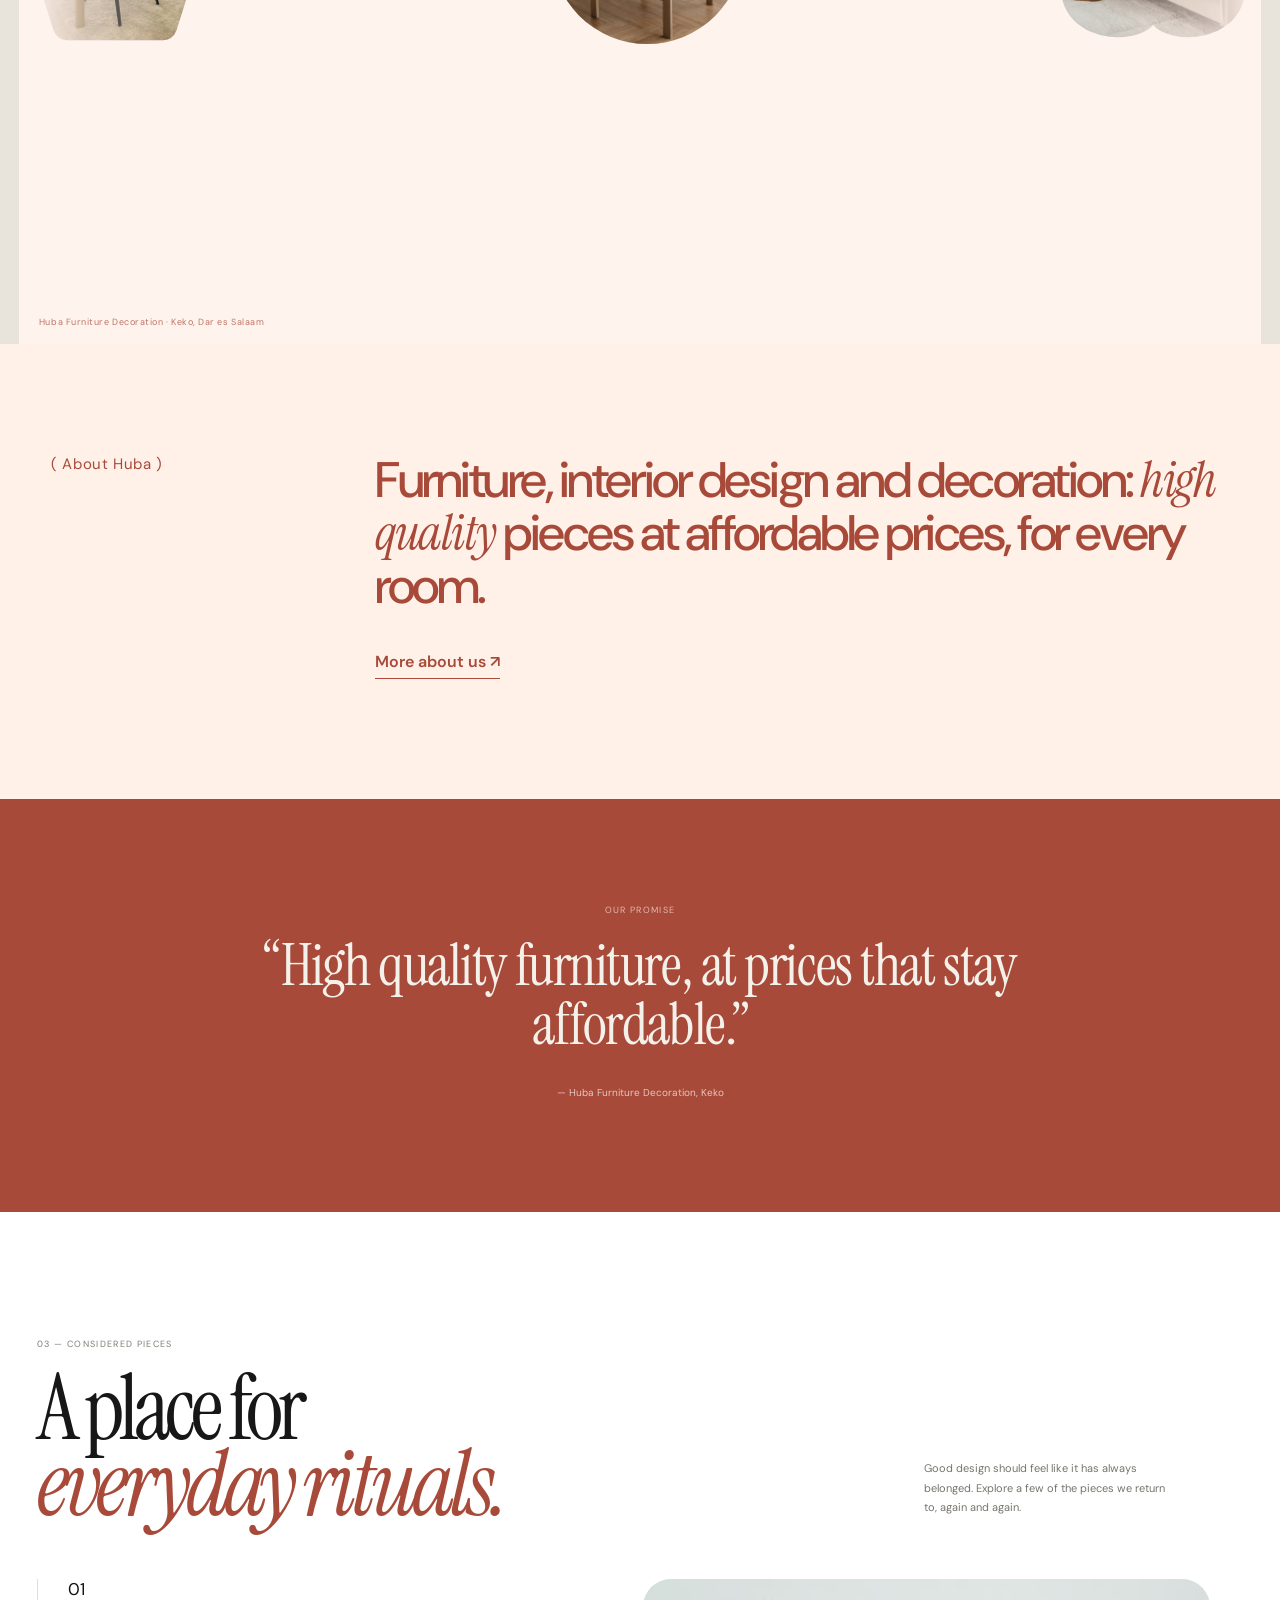
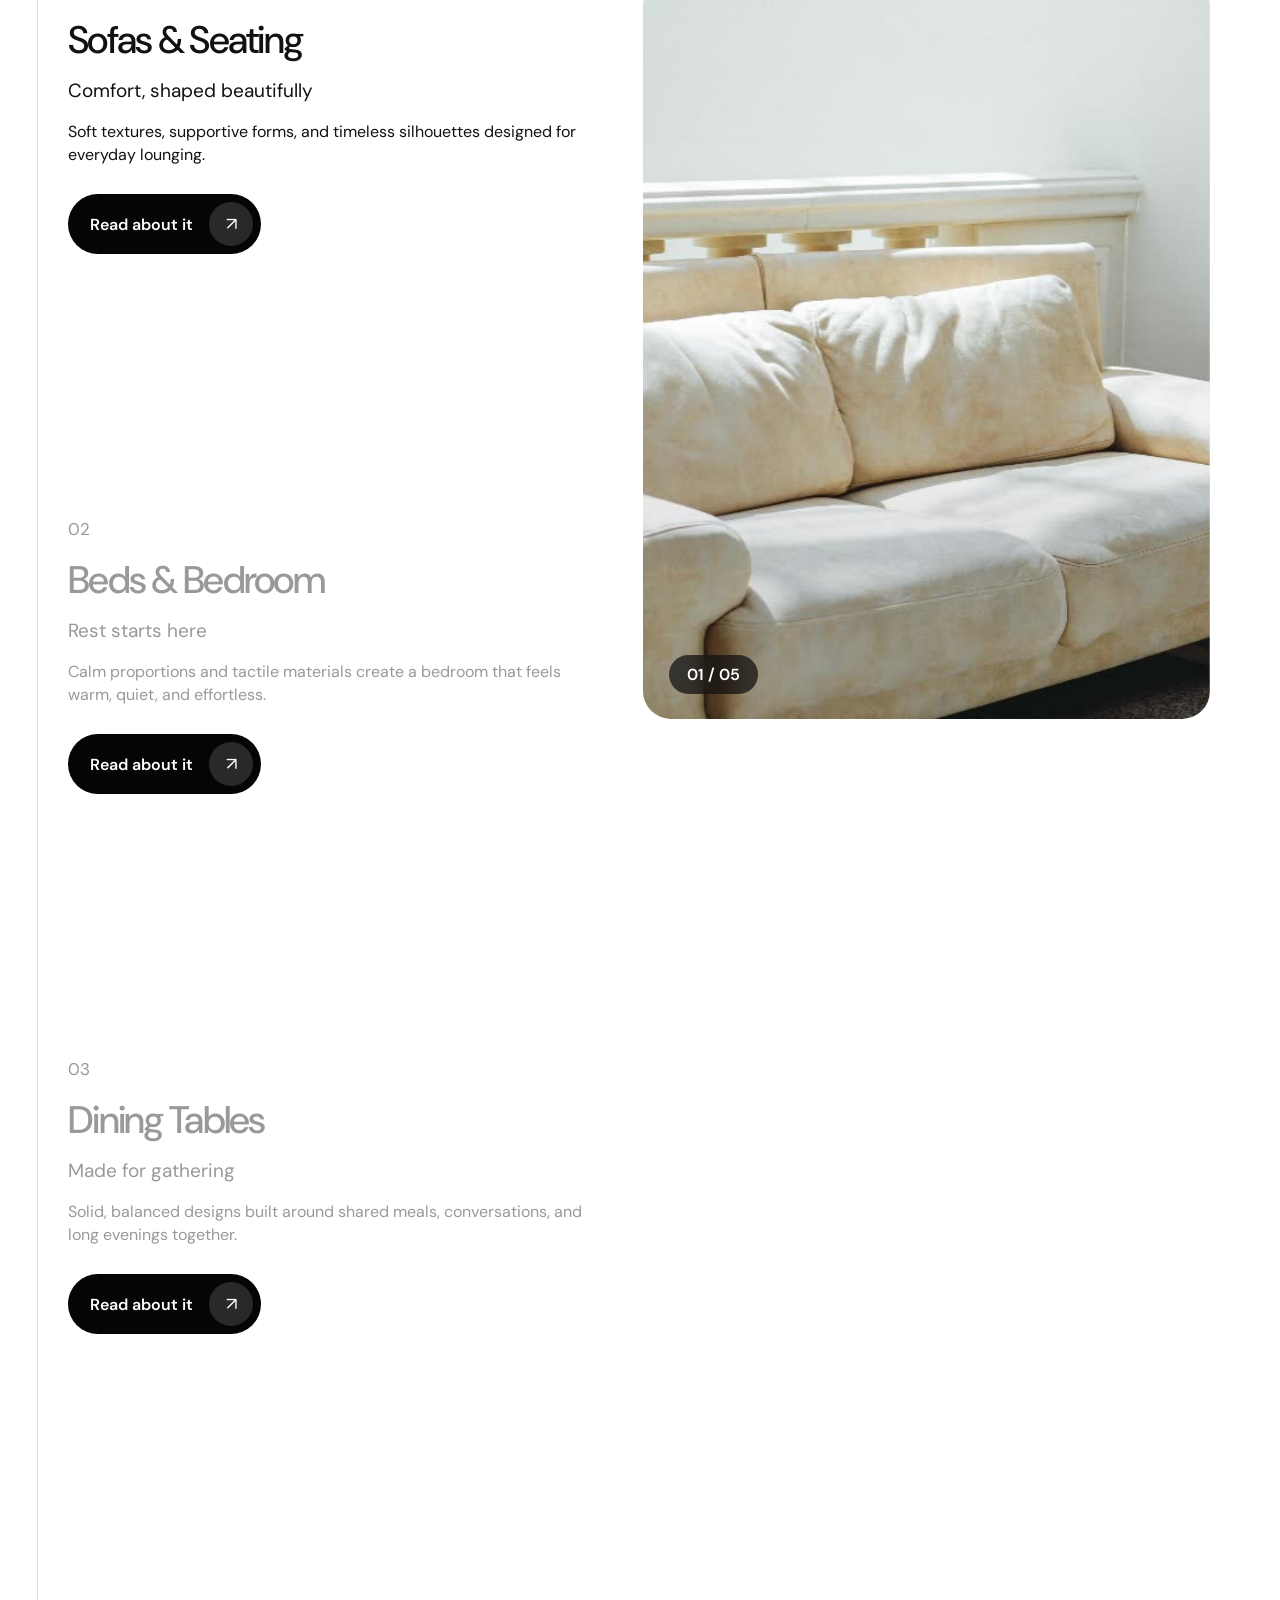
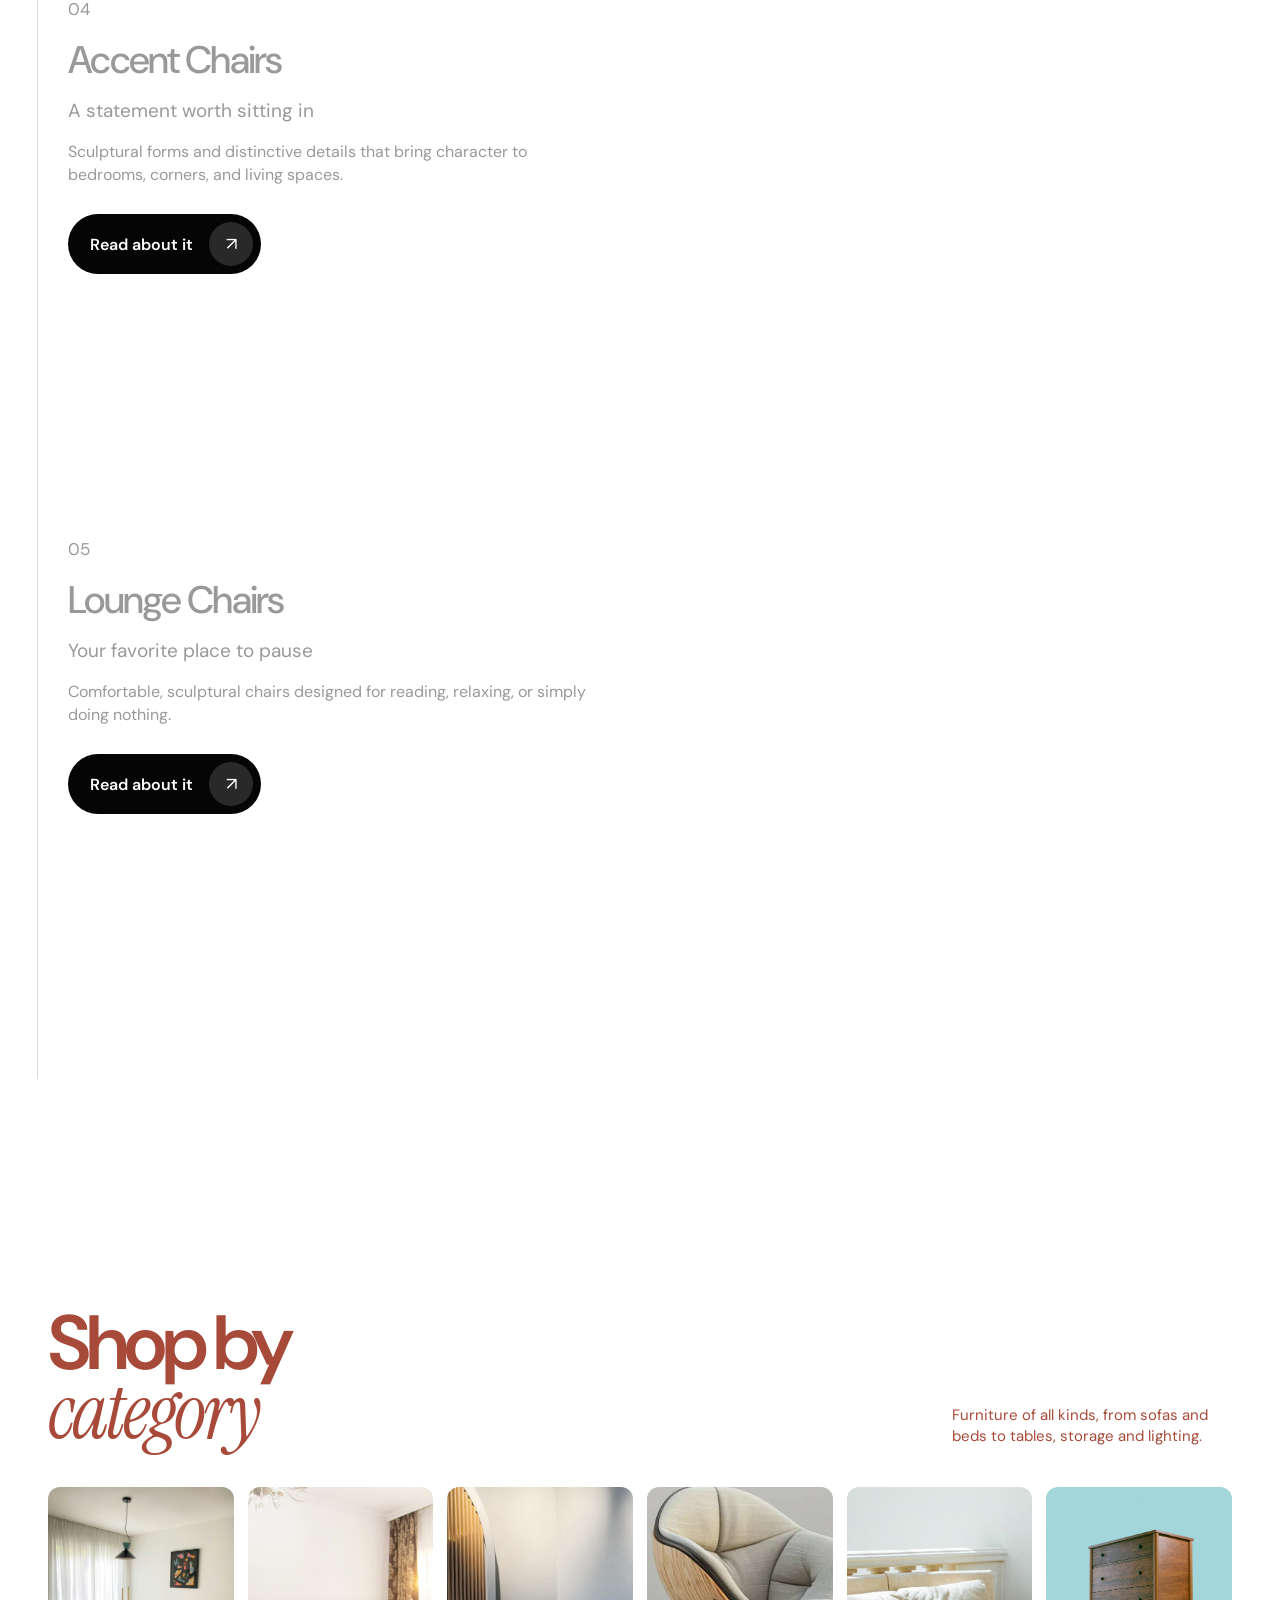
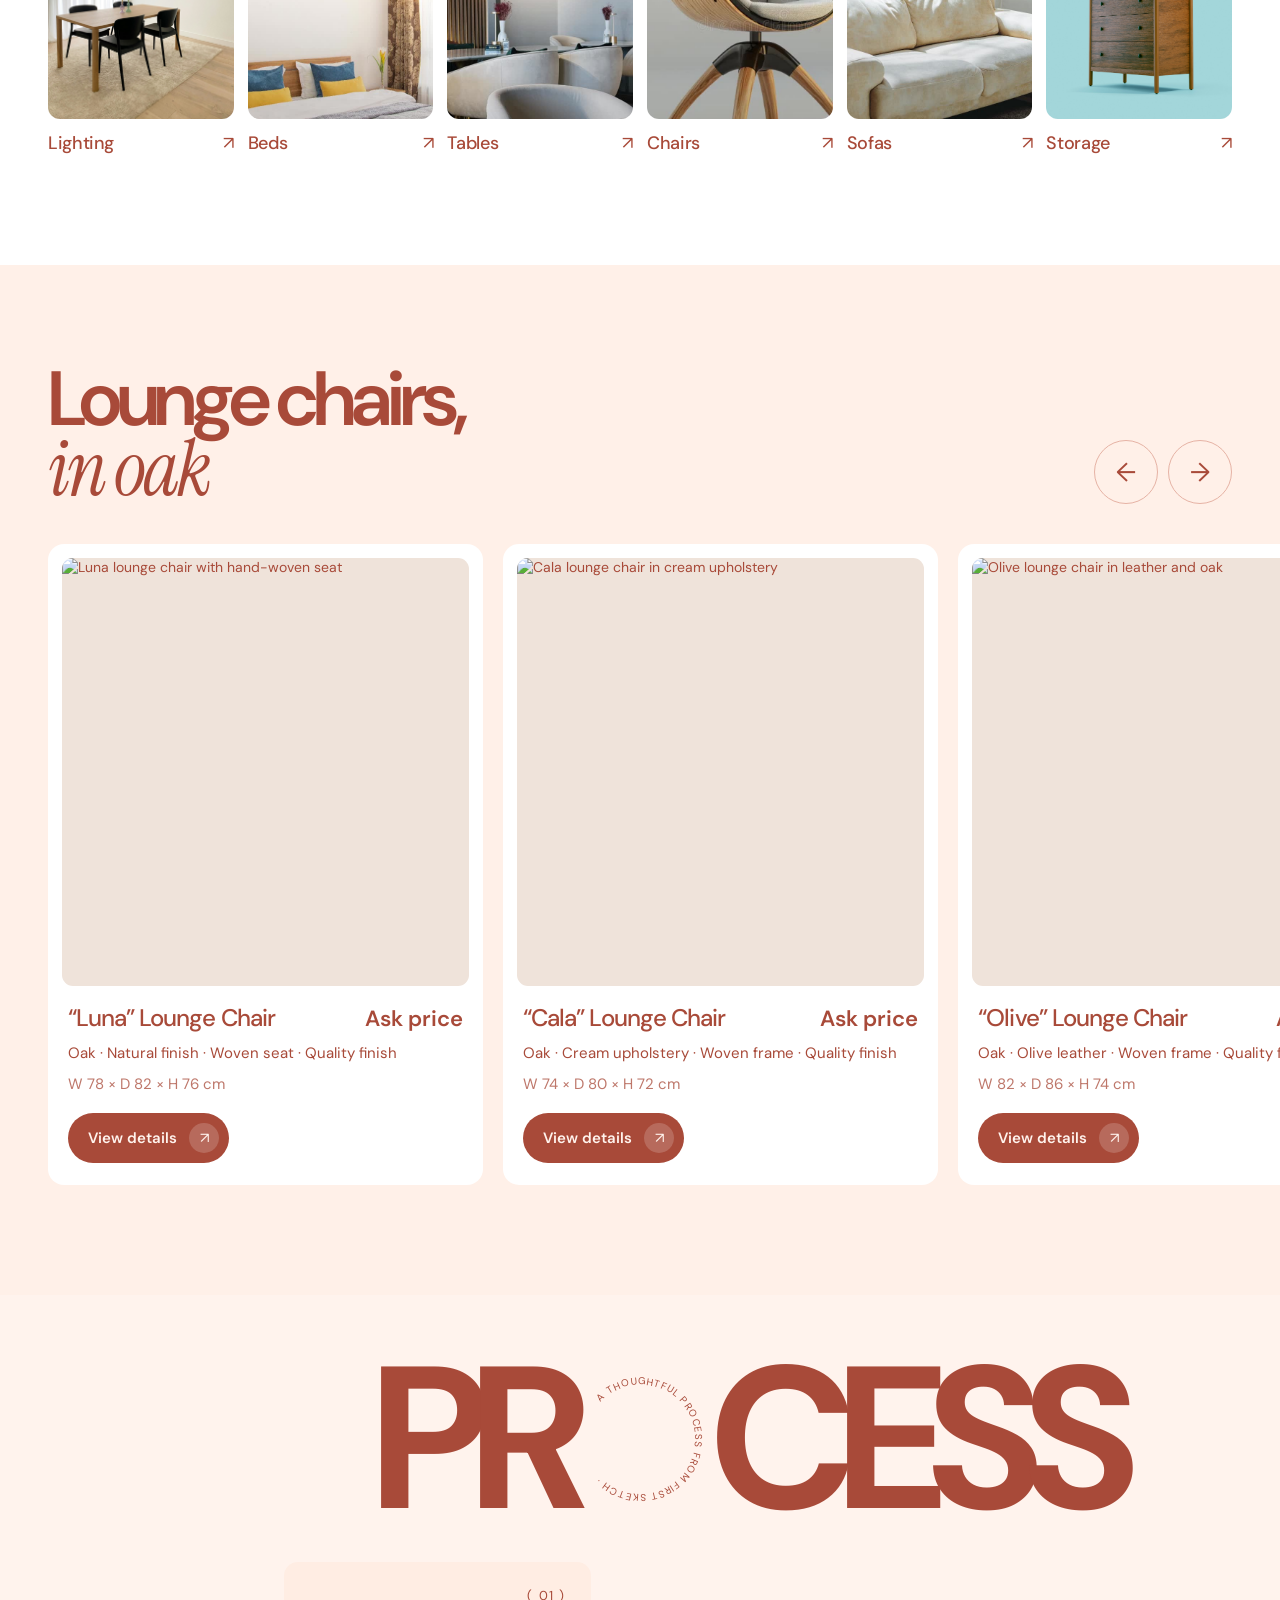
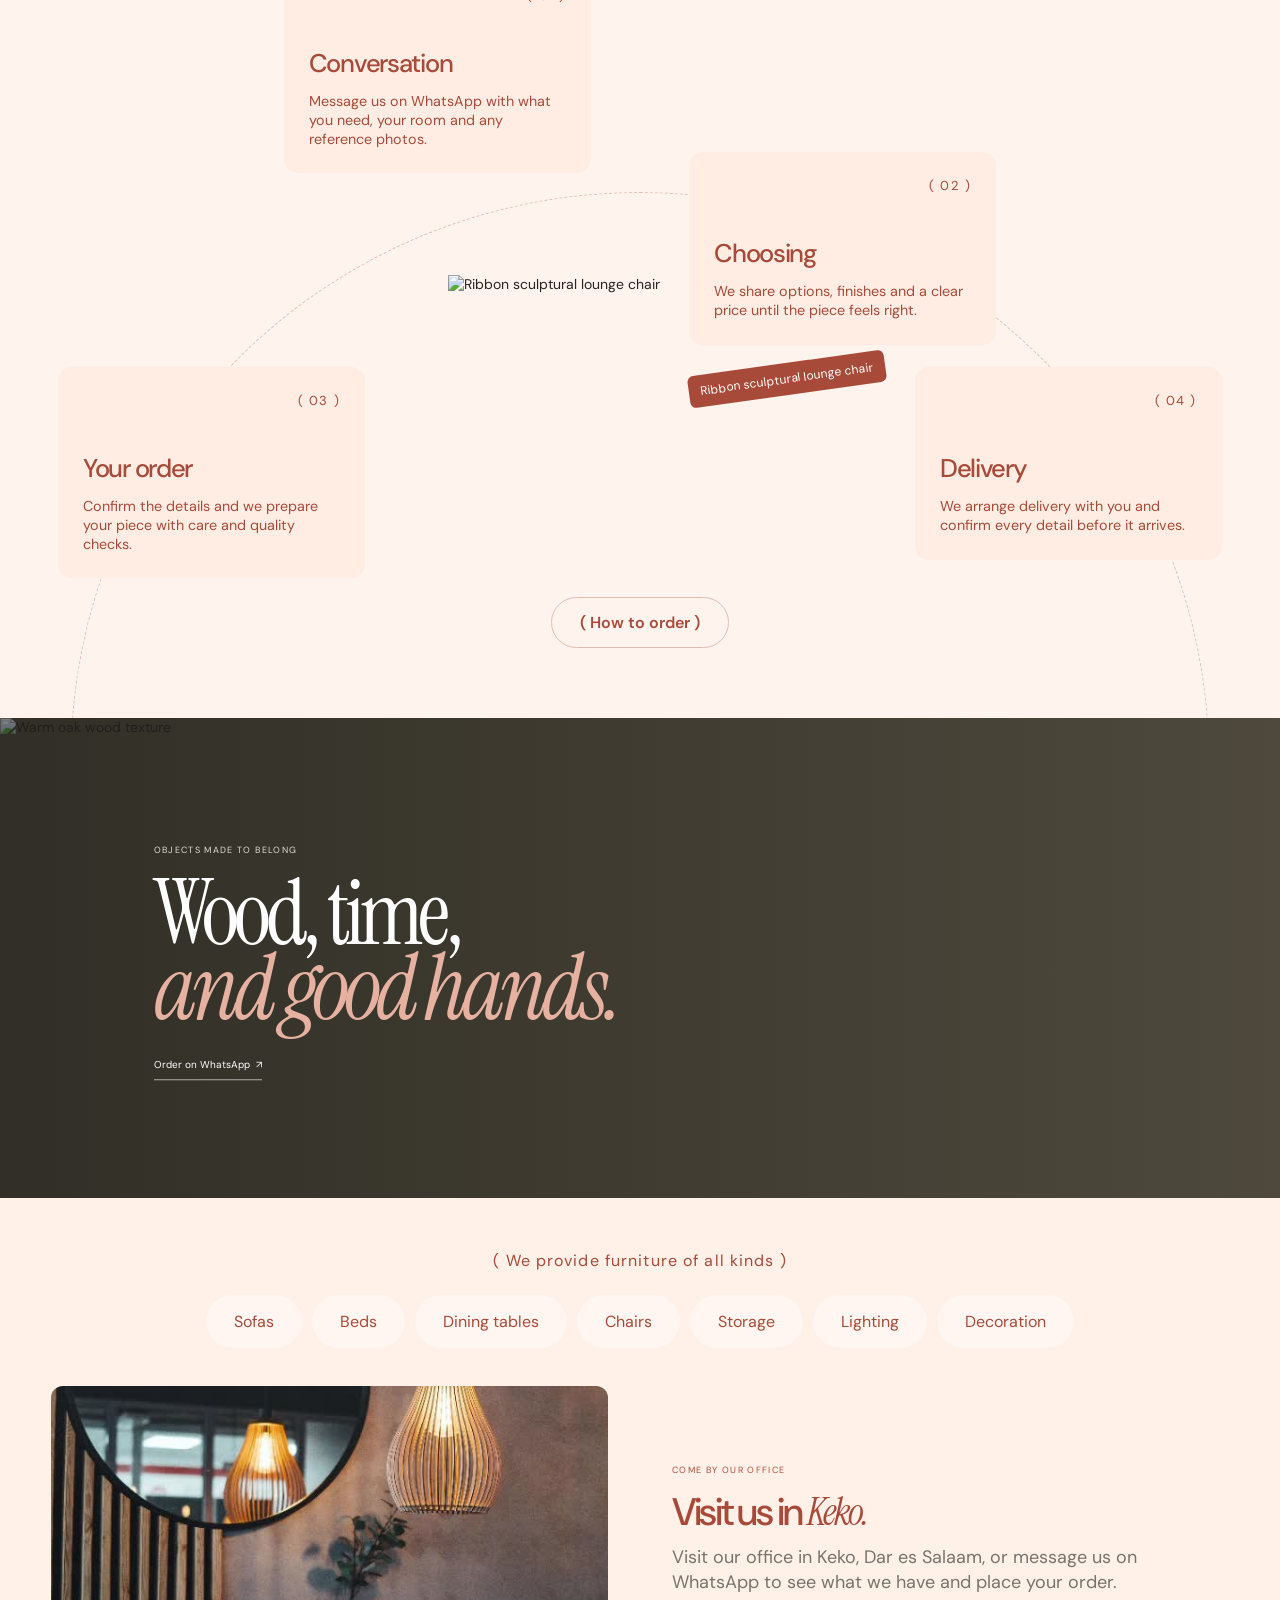
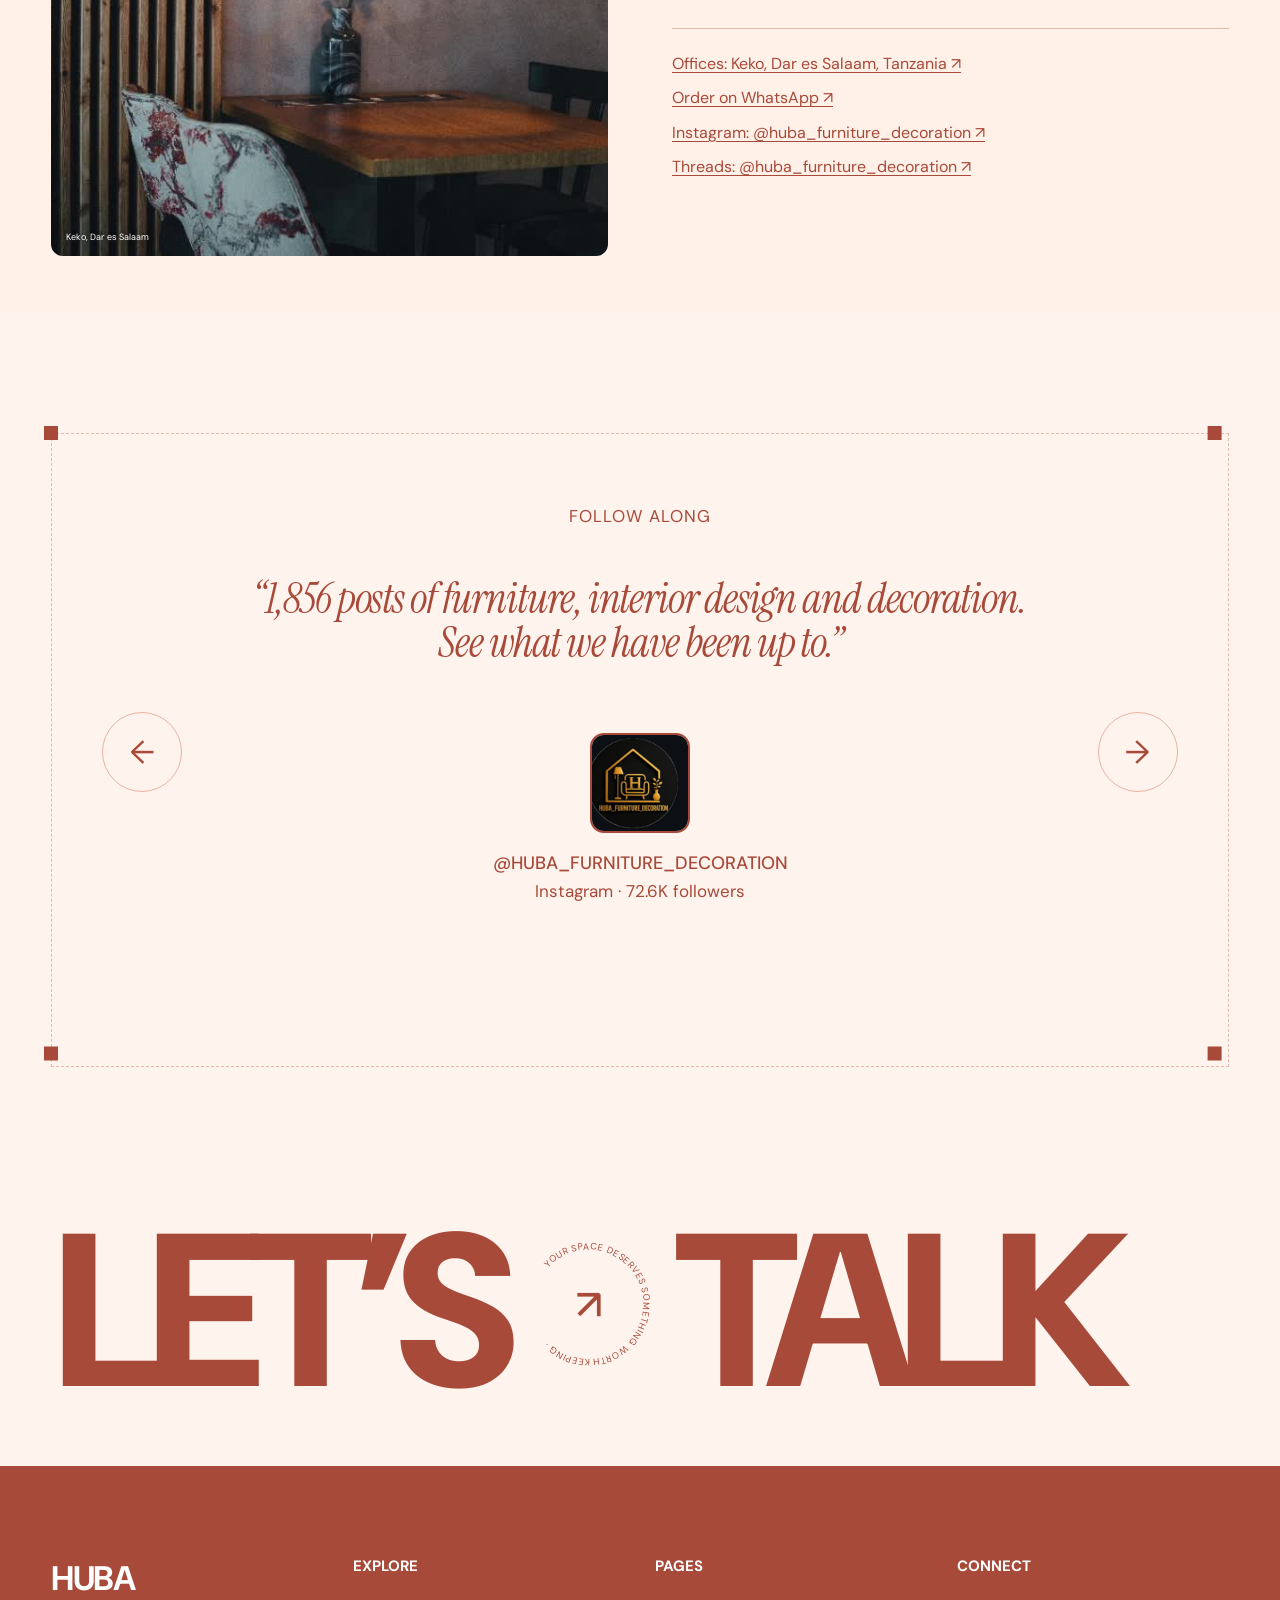
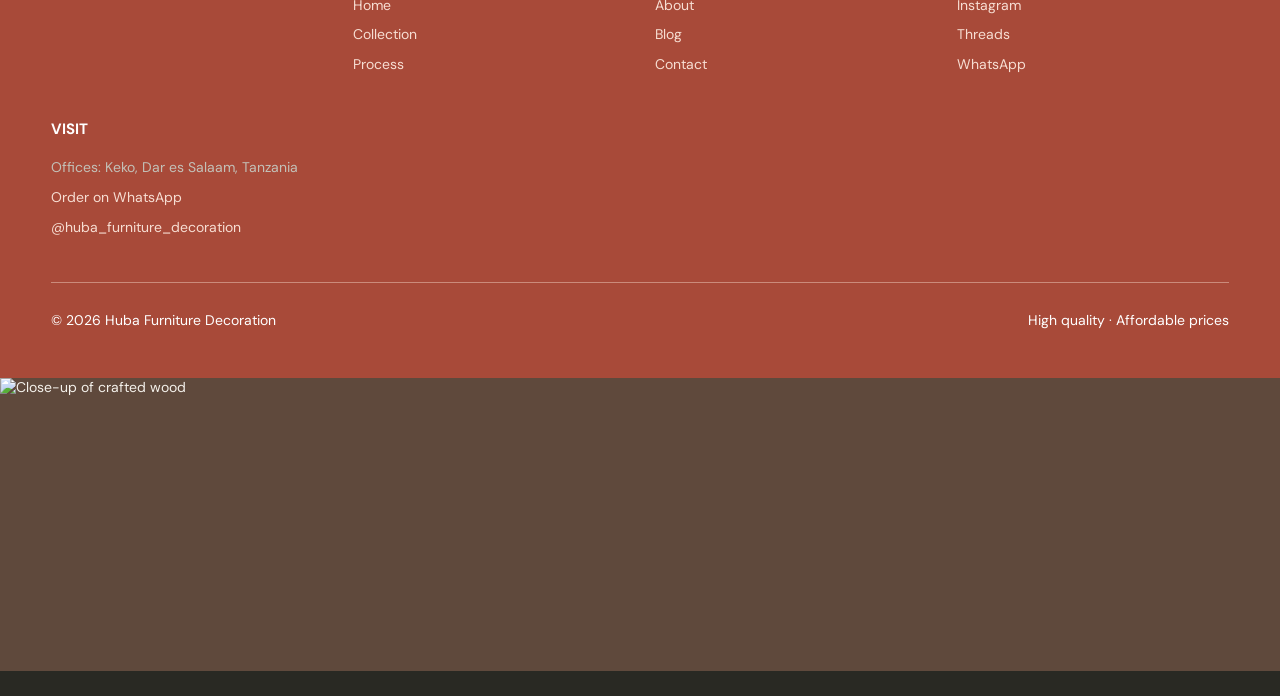
==== commit 97a945a9: "Rebrand site as Huba Furniture Decoration (Keko, Dar es Salaam) - Replace Furna/Rotterdam branding a" ====
--- a/index.html
+++ b/index.html
@@ -1,67 +1,81 @@
-<!doctype html>
+﻿<!doctype html>
 <html lang="en">
   <head>
     <meta charset="utf-8" />
     <meta name="viewport" content="width=device-width, initial-scale=1" />
     <meta name="theme-color" content="#fff3ed" />
-    <meta name="description" content="Custom furniture, drawn and built by hand in our Rotterdam workshop." />
-    <title>Furna — Furniture made to belong</title>
+    <meta name="description" content="Furniture, interior design and decoration in Keko, Dar es Salaam. High quality, affordable prices. Order on WhatsApp." />
+    <title>Huba Furniture Decoration — Furniture of all kinds</title>
     <link rel="preconnect" href="https://framerusercontent.com" />
     <link rel="preconnect" href="https://fonts.googleapis.com" />
     <link rel="preconnect" href="https://fonts.gstatic.com" crossorigin />
     <link href="https://fonts.googleapis.com/css2?family=DM+Sans:wght@400;500;600;700&family=Instrument+Serif:ital@0;1&display=swap" rel="stylesheet" />
     <link rel="stylesheet" href="./styles.css" />
     <link rel="stylesheet" href="./site.css" />
+      <link rel="icon" type="image/png" href="./assets/logo.png" />
   </head>
   <body>
     <a class="skip-link" href="#main">Skip to content</a>
     <header class="top-bar">
       <nav class="top-nav" aria-label="Main navigation"><a href="./index.html" aria-current="page">Home</a><a href="./work.html">Collection</a><a href="./process.html">Process</a></nav>
-      <a class="top-brand" href="./index.html" aria-label="Furna home"><span class="brand-chair" aria-hidden="true">◡</span>FURNA<sup>®</sup></a>
-      <nav class="top-nav right" aria-label="More navigation"><a href="./studio.html">Studio</a><a href="./blog.html">Blog</a><a href="./contact.html">Contact</a></nav>
+      <a class="top-brand" href="./index.html" aria-label="Huba home"><span class="brand-chair" aria-hidden="true">◡</span>HUBA</a>
+      <nav class="top-nav right" aria-label="More navigation"><a href="./studio.html">About</a><a href="./blog.html">Blog</a><a href="./contact.html">Contact</a></nav>
       <button class="top-toggle" type="button" aria-expanded="false" aria-controls="top-menu" aria-label="Open menu">☰</button>
     </header>
-    <nav class="top-menu" id="top-menu" aria-label="Mobile navigation"><a href="./index.html" aria-current="page">Home</a><a href="./work.html">Collection</a><a href="./process.html">Process</a><a href="./studio.html">Studio</a><a href="./blog.html">Blog</a><a href="./contact.html">Contact</a></nav>
+    <nav class="top-menu" id="top-menu" aria-label="Mobile navigation"><a href="./index.html" aria-current="page">Home</a><a href="./work.html">Collection</a><a href="./process.html">Process</a><a href="./studio.html">About</a><a href="./blog.html">Blog</a><a href="./contact.html">Contact</a></nav>
 
     <main id="main">
       <section class="hero section-wrap" id="top">
         <div class="hero-object-track">
           <div class="hero-object-stage">
-            <span class="hero-object-kicker">( ESTABLISHED 2014 )</span>
-            <h1 class="hero-object-title">Custom furniture,<br /><em>built by hand.</em></h1>
-            <p class="hero-object-sub">Drawn and built by hand in our Rotterdam workshop.</p>
+            <span class="hero-object-kicker">( KEKO, DAR ES SALAAM )</span>
+            <h1 class="hero-object-title">Furniture of<br /><em>all kinds</em></h1>
+            <p class="hero-object-sub">High quality. Affordable prices. Order on WhatsApp.</p>
             <div class="hero-object-plaque" aria-hidden="true"></div>
-            <img class="hero-object-chair" src="./assets/furna-chair.png" alt="Furna lounge chair with a woven shell and cream cushion" width="1536" height="1024" />
+            <img class="hero-object-chair" src="./assets/furna-chair.png" alt="Woven lounge chair with a cream cushion" width="1536" height="1024" />
             <a class="hero-object-caption" href="#collection">( Explore more ) <i>↓</i></a>
           </div>
         </div>
       </section>
 
-      <div class="ticker" aria-label="Our values"><div class="ticker-track"><span>HANDCRAFTED FURNITURE <i>✳</i> BESPOKE FURNITURE <i>✳</i> TIMELESS CRAFT <i>✳</i> MADE TO LAST <i>✳</i> CONSIDERED DESIGN <i>✳</i> SINCE 2014 <i>✳</i> DESIGNED FOR LIFE <i>✳</i> MADE WITH INTENTION <i>✳</i> DESIGNED TO BELONG <i>✳</i> EXCEPTIONAL MATERIALS <i>✳</i> </span><span aria-hidden="true">HANDCRAFTED FURNITURE <i>✳</i> BESPOKE FURNITURE <i>✳</i> TIMELESS CRAFT <i>✳</i> MADE TO LAST <i>✳</i> CONSIDERED DESIGN <i>✳</i> SINCE 2014 <i>✳</i> DESIGNED FOR LIFE <i>✳</i> MADE WITH INTENTION <i>✳</i> DESIGNED TO BELONG <i>✳</i> EXCEPTIONAL MATERIALS <i>✳</i> </span><span aria-hidden="true">HANDCRAFTED FURNITURE <i>✳</i> BESPOKE FURNITURE <i>✳</i> TIMELESS CRAFT <i>✳</i> MADE TO LAST <i>✳</i> CONSIDERED DESIGN <i>✳</i> SINCE 2014 <i>✳</i> DESIGNED FOR LIFE <i>✳</i> MADE WITH INTENTION <i>✳</i> DESIGNED TO BELONG <i>✳</i> EXCEPTIONAL MATERIALS <i>✳</i> </span></div></div>
+      <div class="ticker" aria-label="Our values"><div class="ticker-track"><span>FURNITURE OF ALL KINDS <i>✳</i> INTERIOR DESIGN <i>✳</i> DECORATION <i>✳</i> HIGH QUALITY <i>✳</i> AFFORDABLE PRICES <i>✳</i> KEKO, DAR ES SALAAM <i>✳</i> ORDER ON WHATSAPP <i>✳</i> </span><span aria-hidden="true">FURNITURE OF ALL KINDS <i>✳</i> INTERIOR DESIGN <i>✳</i> DECORATION <i>✳</i> HIGH QUALITY <i>✳</i> AFFORDABLE PRICES <i>✳</i> KEKO, DAR ES SALAAM <i>✳</i> ORDER ON WHATSAPP <i>✳</i> </span><span aria-hidden="true">FURNITURE OF ALL KINDS <i>✳</i> INTERIOR DESIGN <i>✳</i> DECORATION <i>✳</i> HIGH QUALITY <i>✳</i> AFFORDABLE PRICES <i>✳</i> KEKO, DAR ES SALAAM <i>✳</i> ORDER ON WHATSAPP <i>✳</i> </span></div></div>
 
       <section class="section-wrap featured" id="collection">
         <div class="collection-layout">
           <div class="collection-intro"><h2>Recent<br /><em>works</em></h2></div>
-          <article class="product-card featured-one"><a href="./product.html?item=duna" class="product-photo"><img src="https://framerusercontent.com/images/7QwiMFP658FPZCBFeHsjvfmUzM.jpg?width=800&amp;height=900" alt="Duna lounge chair" loading="lazy" /><span class="product-index">01</span><span class="photo-arrow">↗</span></a><div class="product-meta"><h3>“Duna” Lounge Chair</h3><span>$3,200</span></div><p>Oak · Natural cord</p></article>
-          <article class="product-card featured-two"><a href="./product.html?item=spiral" class="product-photo"><img src="https://framerusercontent.com/images/GKczgOV1dNvNQbwH0t3fus7kc.jpg?width=800&amp;height=900" alt="Spiral side table" loading="lazy" /><span class="product-index">02</span><span class="photo-arrow">↗</span></a><div class="product-meta"><h3>“Spiral” Side Table</h3><span>$1,450</span></div><p>Solid walnut · Oil finish</p></article>
-          <article class="product-card featured-three"><a href="./product.html?item=linnea" class="product-photo"><img src="https://framerusercontent.com/images/QwzItM1ALLodd2bRaQGUtQg9xI.jpg?width=800&amp;height=900" alt="Linnea credenza" loading="lazy" /><span class="product-index">03</span><span class="photo-arrow">↗</span></a><div class="product-meta"><h3>“Linnea” Credenza</h3><span>$6,800</span></div><p>Smoked oak · Hand-finished</p></article>
-          <article class="product-card featured-four"><a href="./product.html?item=arco-table" class="product-photo"><img src="https://framerusercontent.com/images/Xm80uM6ku8EDVsWMJZBI9ddf4kQ.jpg?width=800&amp;height=900" alt="Arco dining table" loading="lazy" /><span class="product-index">04</span><span class="photo-arrow">↗</span></a><div class="product-meta"><h3>“Arco” Dining Table</h3><span>$5,400</span></div><p>European oak · 6–8 seats</p></article>
+          <article class="product-card featured-one"><a href="./product.html?item=duna" class="product-photo"><img src="https://framerusercontent.com/images/7QwiMFP658FPZCBFeHsjvfmUzM.jpg?width=800&amp;height=900" alt="Duna lounge chair" loading="lazy" /><span class="product-index">01</span><span class="photo-arrow">↗</span></a><div class="product-meta"><h3>“Duna” Lounge Chair</h3><span>Ask price</span></div><p>Oak · Natural cord</p></article>
+          <article class="product-card featured-two"><a href="./product.html?item=spiral" class="product-photo"><img src="https://framerusercontent.com/images/GKczgOV1dNvNQbwH0t3fus7kc.jpg?width=800&amp;height=900" alt="Spiral side table" loading="lazy" /><span class="product-index">02</span><span class="photo-arrow">↗</span></a><div class="product-meta"><h3>“Spiral” Side Table</h3><span>Ask price</span></div><p>Solid walnut · Oil finish</p></article>
+          <article class="product-card featured-three"><a href="./product.html?item=linnea" class="product-photo"><img src="https://framerusercontent.com/images/QwzItM1ALLodd2bRaQGUtQg9xI.jpg?width=800&amp;height=900" alt="Linnea credenza" loading="lazy" /><span class="product-index">03</span><span class="photo-arrow">↗</span></a><div class="product-meta"><h3>“Linnea” Credenza</h3><span>Ask price</span></div><p>Smoked oak · Quality finish</p></article>
+          <article class="product-card featured-four"><a href="./product.html?item=arco-table" class="product-photo"><img src="https://framerusercontent.com/images/Xm80uM6ku8EDVsWMJZBI9ddf4kQ.jpg?width=800&amp;height=900" alt="Arco dining table" loading="lazy" /><span class="product-index">04</span><span class="photo-arrow">↗</span></a><div class="product-meta"><h3>“Arco” Dining Table</h3><span>Ask price</span></div><p>European oak · 6–8 seats</p></article>
           <a class="collection-round-link" href="./work.html">( VIEW FULL CATALOGUE )</a>
-          <article class="product-card featured-five"><a href="./product.html?item=arco-cabinet" class="product-photo"><img src="https://framerusercontent.com/images/cjjYQtkkHqvfJ5DlC5ECGSIeXOA.jpg?width=800&amp;height=900" alt="Arco dining cabinet" loading="lazy" /><span class="product-index">05</span><span class="photo-arrow">↗</span></a><div class="product-meta"><h3>“Arco” Dining Cabinet</h3><span>$4,900</span></div><p>European oak · Hand-finished</p></article>
+          <article class="product-card featured-five"><a href="./product.html?item=arco-cabinet" class="product-photo"><img src="https://framerusercontent.com/images/cjjYQtkkHqvfJ5DlC5ECGSIeXOA.jpg?width=800&amp;height=900" alt="Arco dining cabinet" loading="lazy" /><span class="product-index">05</span><span class="photo-arrow">↗</span></a><div class="product-meta"><h3>“Arco” Dining Cabinet</h3><span>Ask price</span></div><p>European oak · Quality finish</p></article>
         </div>
       </section>
 
-      <section class="studio" id="studio"><div class="studio-image"><a class="studio-label" href="./studio.html">Studio <em>↗</em></a><video class="studio-video" autoplay muted loop playsinline preload="metadata" poster="https://framerusercontent.com/images/2faHIcRBrtbin4Xd7FO8lszYvY.jpg?width=1920&amp;height=1080" aria-label="Furniture and interiors at the Furna studio"><source src="./assets/studio-feature.mp4" type="video/mp4" /></video><span class="image-caption">Our studio in Rotterdam, est. 2014</span></div></section>
+      <section class="studio" id="studio"><div class="studio-image"><a class="studio-label" href="./work.html">Categories <em>↗</em></a><svg width="0" height="0" style="position:absolute" aria-hidden="true" focusable="false"><defs>
+          <clipPath id="clip-pentagon" clipPathUnits="objectBoundingBox"><path d="M0.5,0.02 Q0.54,0.02 0.58,0.05 L0.95,0.33 Q0.99,0.37 0.98,0.42 L0.82,0.93 Q0.8,0.98 0.75,0.98 L0.25,0.98 Q0.2,0.98 0.18,0.93 L0.02,0.42 Q0.01,0.37 0.05,0.33 L0.42,0.05 Q0.46,0.02 0.5,0.02 Z" /></clipPath>
+          <clipPath id="clip-lobes" clipPathUnits="objectBoundingBox"><path d="M0.5,0.1 C0.58,0 0.9,0 0.97,0.22 C1,0.35 0.93,0.45 0.9,0.5 C0.93,0.55 1,0.65 0.97,0.78 C0.9,1 0.58,1 0.5,0.9 C0.42,1 0.1,1 0.03,0.78 C0,0.65 0.07,0.55 0.1,0.5 C0.07,0.45 0,0.35 0.03,0.22 C0.1,0 0.42,0 0.5,0.1 Z" /></clipPath>
+        </defs></svg>
+        <div class="cat-marquee" role="group" aria-label="Furniture categories">
+          <div class="cat-track">
+            <ul class="cat-group">
+              <li><a class="cat-item" href="./work.html?category=tables"><span class="cat-blob shape-pentagon"><img src="./assets/cat-tables.jpg" alt="Oak dining table with four black chairs" width="800" height="800" loading="lazy" decoding="async" /></span><span class="cat-label">Tables</span></a></li>
+              <li><a class="cat-item" href="./work.html?category=chair"><span class="cat-blob shape-circle"><img src="./assets/cat-chair.jpg" alt="Upholstered armchair with a wooden frame" width="800" height="800" loading="lazy" decoding="async" /></span><span class="cat-label">Chair</span></a></li>
+              <li><a class="cat-item" href="./work.html?category=sofas"><span class="cat-blob shape-lobes"><img src="./assets/cat-sofas.jpg" alt="Cream sofa with cushions and a wooden side table" width="800" height="800" loading="lazy" decoding="async" /></span><span class="cat-label">Sofas</span></a></li>
+              <!-- To add a category: copy an <li>, point it at a new image in ./assets, and pick a shape-* class. -->
+            </ul>
+          </div>
+        </div><span class="image-caption">Huba Furniture Decoration · Keko, Dar es Salaam</span></div></section>
 
       <section class="about" id="about">
-        <span class="about-label">( About the studio )</span>
+        <span class="about-label">( About Huba )</span>
         <div>
-          <p class="about-statement">A quieter kind of luxury: <em>timeless form,</em> honest materials and the patience to get every joint right.</p>
-          <a class="about-link" href="./studio.html">Meet the makers ↗</a>
+          <p class="about-statement">Furniture, interior design and decoration: <em>high quality</em> pieces at affordable prices, for every room.</p>
+          <a class="about-link" href="./studio.html">More about us ↗</a>
         </div>
       </section>
 
-      <section class="quote-band"><span class="eyebrow">A note from our clients</span><blockquote>“The craftsmanship is exceptional. You can see and feel the difference in every detail.”</blockquote><span class="quote-by">— A Furna home, Antwerp</span></section>
+      <section class="quote-band"><span class="eyebrow">Our promise</span><blockquote>“High quality furniture, at prices that stay affordable.”</blockquote><span class="quote-by">— Huba Furniture Decoration, Keko</span></section>
 
       <section class="catalogue section-wrap" id="catalogue">
         <div class="catalogue-head"><div><span class="eyebrow">03 — Considered pieces</span><h2>A place for<br /><em>everyday rituals.</em></h2></div><p>Good design should feel like it has always belonged. Explore a few of the pieces we return to, again and again.</p></div>
@@ -74,41 +88,53 @@
         </div><div class="room-visual"><img id="room-image" class="room-image is-visible" src="./assets/sofas.jpg" alt="Soft ivory sofa in a bright living room" /><img id="room-image-next" class="room-image" src="" alt="" aria-hidden="true" /><span id="room-count">01 / 05</span></div></div>
       </section>
 
+      <section class="browse" id="browse">
+        <div class="browse-head"><h2>Shop by<br /><em>category</em></h2><p>Furniture of all kinds, from sofas and beds to tables, storage and lighting.</p></div>
+        <div class="browse-grid">
+          <a class="browse-card" href="./work.html?category=lighting"><div class="browse-thumb"><img src="./assets/lamp.jpg" alt="Lamp on a wooden surface" loading="lazy" decoding="async" /></div><span>Lighting <b>↗</b></span></a>
+          <a class="browse-card" href="./work.html?category=beds"><div class="browse-thumb"><img src="./assets/bedroom.jpg" alt="Calm bedroom with natural linens" loading="lazy" decoding="async" /></div><span>Beds <b>↗</b></span></a>
+          <a class="browse-card" href="./work.html?category=tables"><div class="browse-thumb"><img src="./assets/dining.jpg" alt="Dining room with a solid table" loading="lazy" decoding="async" /></div><span>Tables <b>↗</b></span></a>
+          <a class="browse-card" href="./work.html?category=chair"><div class="browse-thumb"><img src="./assets/accent-chair.jpg" alt="Sculptural accent chair" loading="lazy" decoding="async" /></div><span>Chairs <b>↗</b></span></a>
+          <a class="browse-card" href="./work.html?category=sofas"><div class="browse-thumb"><img src="./assets/sofas.jpg" alt="Ivory sofa in a living room" loading="lazy" decoding="async" /></div><span>Sofas <b>↗</b></span></a>
+          <a class="browse-card" href="./work.html?category=storage"><div class="browse-thumb"><img src="./assets/storage.jpg" alt="Wooden storage unit" loading="lazy" decoding="async" /></div><span>Storage <b>↗</b></span></a>
+        </div>
+      </section>
+
       <section class="showcase" id="showcase" aria-label="Lounge chair showcase">
         <div class="showcase-head"><h2>Lounge chairs,<br /><em>in oak</em></h2><div class="showcase-arrows"><button type="button" id="showcase-prev" aria-label="Previous chair">←</button><button type="button" id="showcase-next" aria-label="Next chair">→</button></div></div>
         <div class="showcase-track" id="showcase-track" tabindex="0">
-          <article class="showcase-card"><a class="showcase-photo" href="./product.html?item=luna"><img src="https://framerusercontent.com/images/rQKrEH1iTcY6Afm8nvIijCgsPug.jpg?width=1000&amp;height=1050" alt="Luna lounge chair with hand-woven seat" loading="lazy" /></a><div class="showcase-meta"><h3>“Luna” Lounge Chair</h3><span>$3,850</span></div><p>Oak · Natural finish · Woven seat · Hand-finished</p><p class="dims">W 78 × D 82 × H 76 cm</p><a class="pill-link" href="./product.html?item=luna">View details <b>↗</b></a></article>
-          <article class="showcase-card"><a class="showcase-photo" href="./product.html?item=cala"><img src="https://framerusercontent.com/images/IHYZNe4GVSFodEOmwyrd3bcaT4.jpg?width=1000&amp;height=1050" alt="Cala lounge chair in cream upholstery" loading="lazy" /></a><div class="showcase-meta"><h3>“Cala” Lounge Chair</h3><span>$3,600</span></div><p>Oak · Cream upholstery · Woven frame · Hand-finished</p><p class="dims">W 74 × D 80 × H 72 cm</p><a class="pill-link" href="./product.html?item=cala">View details <b>↗</b></a></article>
-          <article class="showcase-card"><a class="showcase-photo" href="./product.html?item=olive"><img src="https://framerusercontent.com/images/X9YDXtefW0Rtkgy1gJbhCHN4tP4.jpg?width=1000&amp;height=1050" alt="Olive lounge chair in leather and oak" loading="lazy" /></a><div class="showcase-meta"><h3>“Olive” Lounge Chair</h3><span>$4,200</span></div><p>Oak · Olive leather · Woven frame · Hand-finished</p><p class="dims">W 82 × D 86 × H 74 cm</p><a class="pill-link" href="./product.html?item=olive">View details <b>↗</b></a></article>
+          <article class="showcase-card"><a class="showcase-photo" href="./product.html?item=luna"><img src="https://framerusercontent.com/images/rQKrEH1iTcY6Afm8nvIijCgsPug.jpg?width=1000&amp;height=1050" alt="Luna lounge chair with hand-woven seat" loading="lazy" /></a><div class="showcase-meta"><h3>“Luna” Lounge Chair</h3><span>Ask price</span></div><p>Oak · Natural finish · Woven seat · Quality finish</p><p class="dims">W 78 × D 82 × H 76 cm</p><a class="pill-link" href="./product.html?item=luna">View details <b>↗</b></a></article>
+          <article class="showcase-card"><a class="showcase-photo" href="./product.html?item=cala"><img src="https://framerusercontent.com/images/IHYZNe4GVSFodEOmwyrd3bcaT4.jpg?width=1000&amp;height=1050" alt="Cala lounge chair in cream upholstery" loading="lazy" /></a><div class="showcase-meta"><h3>“Cala” Lounge Chair</h3><span>Ask price</span></div><p>Oak · Cream upholstery · Woven frame · Quality finish</p><p class="dims">W 74 × D 80 × H 72 cm</p><a class="pill-link" href="./product.html?item=cala">View details <b>↗</b></a></article>
+          <article class="showcase-card"><a class="showcase-photo" href="./product.html?item=olive"><img src="https://framerusercontent.com/images/X9YDXtefW0Rtkgy1gJbhCHN4tP4.jpg?width=1000&amp;height=1050" alt="Olive lounge chair in leather and oak" loading="lazy" /></a><div class="showcase-meta"><h3>“Olive” Lounge Chair</h3><span>Ask price</span></div><p>Oak · Olive leather · Woven frame · Quality finish</p><p class="dims">W 82 × D 86 × H 74 cm</p><a class="pill-link" href="./product.html?item=olive">View details <b>↗</b></a></article>
         </div>
       </section>
 
-      <section class="process section-wrap" id="process"><div class="process-banner"><span>PR</span><span class="process-seal"><svg viewBox="0 0 200 200" aria-hidden="true"><defs><path id="processTextPath" d="M100,100 m-78,0 a78,78 0 1,1 156,0 a78,78 0 1,1 -156,0" /></defs><text><textPath href="#processTextPath" startOffset="50%" text-anchor="middle">A THOUGHTFUL PROCESS FROM FIRST SKETCH ·</textPath></text></svg></span><span>CESS</span></div><div class="process-stage"><div class="process-orbit"></div><article class="process-card card-one"><span>( 01 )</span><h3>Conversation</h3><p>We start with your room, your habits, and your references at the studio or over a call.</p></article><article class="process-card card-two"><span>( 02 )</span><h3>Drawings</h3><p>Scaled drawings and material samples, revised until the piece feels inevitable.</p></article><article class="process-card card-three"><span>( 03 )</span><h3>The making</h3><p>Six to ten weeks of joinery, shaping, and finishing by two pairs of hands.</p></article><article class="process-card card-four"><span>( 04 )</span><h3>Delivery</h3><p>White-glove placement in your home, with care instructions and a signed maker’s card.</p></article><div class="process-chair"><img src="https://framerusercontent.com/images/3YyxdaIMtJQX43sUW1ge1Ez1Mgo.png?width=1118&amp;height=1067" alt="Ribbon sculptural lounge chair" loading="lazy" /><span>Ribbon sculptural lounge chair</span></div></div><div class="process-more"><a href="./process.html">( See the full process )</a></div></section>
+      <section class="process section-wrap" id="process"><div class="process-banner"><span>PR</span><span class="process-seal"><svg viewBox="0 0 200 200" aria-hidden="true"><defs><path id="processTextPath" d="M100,100 m-78,0 a78,78 0 1,1 156,0 a78,78 0 1,1 -156,0" /></defs><text><textPath href="#processTextPath" startOffset="50%" text-anchor="middle">A THOUGHTFUL PROCESS FROM FIRST SKETCH ·</textPath></text></svg></span><span>CESS</span></div><div class="process-stage"><div class="process-orbit"></div><article class="process-card card-one"><span>( 01 )</span><h3>Conversation</h3><p>Message us on WhatsApp with what you need, your room and any reference photos.</p></article><article class="process-card card-two"><span>( 02 )</span><h3>Choosing</h3><p>We share options, finishes and a clear price until the piece feels right.</p></article><article class="process-card card-three"><span>( 03 )</span><h3>Your order</h3><p>Confirm the details and we prepare your piece with care and quality checks.</p></article><article class="process-card card-four"><span>( 04 )</span><h3>Delivery</h3><p>We arrange delivery with you and confirm every detail before it arrives.</p></article><div class="process-chair"><img src="https://framerusercontent.com/images/3YyxdaIMtJQX43sUW1ge1Ez1Mgo.png?width=1118&amp;height=1067" alt="Ribbon sculptural lounge chair" loading="lazy" /><span>Ribbon sculptural lounge chair</span></div></div><div class="process-more"><a href="./process.html">( How to order )</a></div></section>
 
-      <section class="workshop"><img src="https://framerusercontent.com/images/OxNCsTc8RmMDYWlXSknclZlmFs.jpg?width=1920&amp;height=420" alt="Warm oak textures at the Furna workshop" loading="lazy" /><div class="workshop-label"><span class="eyebrow">Objects made to belong</span><h2>Wood, time,<br /><em>and good hands.</em></h2><a href="./contact.html">Meet us in the workshop&nbsp; ↗</a></div></section>
+      <section class="workshop"><img src="https://framerusercontent.com/images/OxNCsTc8RmMDYWlXSknclZlmFs.jpg?width=1920&amp;height=420" alt="Warm oak wood texture" loading="lazy" /><div class="workshop-label"><span class="eyebrow">Objects made to belong</span><h2>Wood, time,<br /><em>and good hands.</em></h2><a href="https://wa.me/message/7TASPGWT6H77O1" target="_blank" rel="noopener">Order on WhatsApp&nbsp; ↗</a></div></section>
 
       <section class="visit" id="visit">
-        <div class="materials"><span>( Materials we trust )</span><div class="material-list"><span><i class="swatch walnut"></i>Walnut</span><span><i class="swatch oak"></i>Oak</span><span><i class="swatch ash"></i>Ash</span><span><i class="swatch leather"></i>Leather</span><span><i class="swatch brass"></i>Brass</span></div></div>
+        <div class="materials"><span>( We provide furniture of all kinds )</span><div class="material-list plain"><span>Sofas</span><span>Beds</span><span>Dining tables</span><span>Chairs</span><span>Storage</span><span>Lighting</span><span>Decoration</span></div></div>
         <div class="visit-layout">
-          <div class="visit-image"><img src="./assets/lounge.jpg" alt="Warm, considered interiors at the Furna studio" loading="lazy" /><span>Keilestraat 9, Rotterdam</span></div>
+          <div class="visit-image"><img src="./assets/lounge.jpg" alt="Warm, considered interior" loading="lazy" /><span>Keko, Dar es Salaam</span></div>
           <div class="visit-copy">
-            <span class="eyebrow">Come by the studio</span>
-            <h2>Visit the <em>workshop.</em></h2>
-            <p>Every piece in the showroom can be sat on, opened and run a hand over. Come meet the makers, see the timber up close, and we’ll put the coffee on.</p>
+            <span class="eyebrow">Come by our office</span>
+            <h2>Visit us in <em>Keko.</em></h2>
+            <p>Visit our office in Keko, Dar es Salaam, or message us on WhatsApp to see what we have and place your order.</p>
             <div class="visit-details">
-              <span><a href="https://maps.google.com/?q=Keilestraat+9,+3029+BP+Rotterdam" target="_blank" rel="noopener">Keilestraat 9, 3029 BP Rotterdam, The Netherlands ↗</a></span>
-              <span>Thursday – Saturday, 10:00 – 18:00</span>
-              <span><a href="tel:+12025550147">+1 202 555 0147</a></span>
-              <span><a href="mailto:support@yourbrand.com">support@yourbrand.com</a></span>
+              <span><a href="https://maps.google.com/?q=Keko,+Dar+es+Salaam" target="_blank" rel="noopener">Offices: Keko, Dar es Salaam, Tanzania ↗</a></span>
+              <span><a href="https://wa.me/message/7TASPGWT6H77O1" target="_blank" rel="noopener">Order on WhatsApp ↗</a></span>
+              <span><a href="https://www.instagram.com/huba_furniture_decoration/" target="_blank" rel="noopener">Instagram: @huba_furniture_decoration ↗</a></span>
+              <span><a href="https://www.threads.net/@huba_furniture_decoration" target="_blank" rel="noopener">Threads: @huba_furniture_decoration ↗</a></span>
             </div>
           </div>
         </div>
       </section>
 
-      <section class="testimonials"><div class="testimonial-title"><span class="eyebrow">Words from our clients</span><span class="testimonial-count">01 / 03</span></div><div class="testimonial-content"><span class="quote-mark">“</span><blockquote id="testimonial-quote">Three years on, the table is still the first thing every guest asks about. It made the whole apartment make sense.</blockquote><div class="testimonial-person"><img src="https://framerusercontent.com/images/cqpXv4IVq6rbsUrYtdDpiZWynmA.jpg?width=250&amp;height=250" alt="Sophie Laurent" /><div><strong id="testimonial-name">Sophie Laurent</strong><span id="testimonial-role">Private residence, Antwerp</span></div></div><div class="testimonial-controls"><button id="testimonial-prev" type="button" aria-label="Previous testimonial">←</button><button id="testimonial-next" type="button" aria-label="Next testimonial">→</button></div></div></section>
+      <section class="testimonials"><div class="testimonial-title"><span class="eyebrow">Follow along</span><span class="testimonial-count">01 / 03</span></div><div class="testimonial-content"><span class="quote-mark">“</span><blockquote id="testimonial-quote">1,856 posts of furniture, interior design and decoration. See what we have been up to.</blockquote><div class="testimonial-person"><img src="./assets/logo.png" alt="Huba Furniture Decoration logo" /><div><strong id="testimonial-name">@huba_furniture_decoration</strong><span id="testimonial-role">Instagram · 72.6K followers</span></div></div><div class="testimonial-controls"><button id="testimonial-prev" type="button" aria-label="Previous">←</button><button id="testimonial-next" type="button" aria-label="Next">→</button></div></div></section>
     </main>
 
-    <footer id="contact"><div class="footer-top"><span class="eyebrow">Have something in mind?</span><a href="./contact.html" class="footer-title"><span class="footer-lets">LET’S</span><span class="footer-seal"><svg viewBox="0 0 200 200" aria-hidden="true"><defs><path id="footerTextPath" d="M100,100 m-78,0 a78,78 0 1,1 156,0 a78,78 0 1,1 -156,0" /></defs><text><textPath href="#footerTextPath" startOffset="50%" text-anchor="middle">YOUR SPACE DESERVES SOMETHING WORTH KEEPING ·</textPath></text><b>↗</b></svg></span><span class="footer-talk">TALK</span></a></div><div class="footer-bottom"><div class="wordmark">FURNA<span>®</span></div><div><strong>EXPLORE</strong><a href="./index.html">Home</a><a href="./work.html">Collection</a><a href="./process.html">Process</a></div><div><strong>PAGES</strong><a href="./studio.html">Studio</a><a href="./blog.html">Blog</a><a href="./contact.html">Contact</a></div><div><strong>CONNECT</strong><a href="https://www.instagram.com/" target="_blank" rel="noopener">Instagram</a><a href="https://www.pinterest.com/" target="_blank" rel="noopener">Pinterest</a><a href="https://www.facebook.com/" target="_blank" rel="noopener">Facebook</a></div><div><strong>VISIT</strong><span>Keilestraat 9, 3029 BP Rotterdam, The Netherlands</span><a href="tel:+12025550147">+1 202 555 0147</a><a href="mailto:support@yourbrand.com">support@yourbrand.com</a></div><div class="copyright"><span>Designed by Webestica, Powered by Framer</span><span>Thu – Sat, 10:00 – 18:00</span></div></div><div class="footer-image"><img src="https://framerusercontent.com/images/OxNCsTc8RmMDYWlXSknclZlmFs.jpg?width=1920&amp;height=420" alt="Hands shaping wood in the Furna workshop" loading="lazy" /></div></footer>
+    <footer id="contact"><div class="footer-top"><span class="eyebrow">Have something in mind?</span><a href="./contact.html" class="footer-title"><span class="footer-lets">LET’S</span><span class="footer-seal"><svg viewBox="0 0 200 200" aria-hidden="true"><defs><path id="footerTextPath" d="M100,100 m-78,0 a78,78 0 1,1 156,0 a78,78 0 1,1 -156,0" /></defs><text><textPath href="#footerTextPath" startOffset="50%" text-anchor="middle">YOUR SPACE DESERVES SOMETHING WORTH KEEPING ·</textPath></text><b>↗</b></svg></span><span class="footer-talk">TALK</span></a></div><div class="footer-bottom"><div class="wordmark">HUBA</div><div><strong>EXPLORE</strong><a href="./index.html">Home</a><a href="./work.html">Collection</a><a href="./process.html">Process</a></div><div><strong>PAGES</strong><a href="./studio.html">About</a><a href="./blog.html">Blog</a><a href="./contact.html">Contact</a></div><div><strong>CONNECT</strong><a href="https://www.instagram.com/huba_furniture_decoration/" target="_blank" rel="noopener">Instagram</a><a href="https://www.threads.net/@huba_furniture_decoration" target="_blank" rel="noopener">Threads</a><a href="https://wa.me/message/7TASPGWT6H77O1" target="_blank" rel="noopener">WhatsApp</a></div><div><strong>VISIT</strong><span>Offices: Keko, Dar es Salaam, Tanzania</span><a href="https://wa.me/message/7TASPGWT6H77O1" target="_blank" rel="noopener">Order on WhatsApp</a><a href="https://www.instagram.com/huba_furniture_decoration/" target="_blank" rel="noopener">@huba_furniture_decoration</a></div><div class="copyright"><span>© 2026 Huba Furniture Decoration</span><span>High quality · Affordable prices</span></div></div><div class="footer-image"><img src="https://framerusercontent.com/images/OxNCsTc8RmMDYWlXSknclZlmFs.jpg?width=1920&amp;height=420" alt="Close-up of crafted wood" loading="lazy" /></div></footer>
     <script src="./site.js"></script>
     <script src="./script.js"></script>
   </body>
--- a/site.css
+++ b/site.css
@@ -242,3 +242,35 @@
 
 /* Keep anchor jumps clear of the sticky header */
 html { scroll-padding-top: 64px; }
+
+/* ---------- Studio strip: scrolling category marquee (replaces the old video) ---------- */
+.studio-image { background: var(--peach); }
+.cat-marquee { position: absolute; inset: 0; display: flex; align-items: center; overflow: hidden; -webkit-mask-image: linear-gradient(90deg, transparent 0, #000 12%, #000 88%, transparent 100%); mask-image: linear-gradient(90deg, transparent 0, #000 12%, #000 88%, transparent 100%); }
+.cat-track { display: flex; width: max-content; animation: cat-scroll var(--cat-duration, 60s) linear infinite; will-change: transform; }
+.cat-marquee:hover .cat-track { animation-play-state: paused; }
+@keyframes cat-scroll { to { transform: translateX(-50%); } }
+.cat-group { display: flex; flex: none; margin: 0; padding: 0 clamp(70px, 11vw, 220px) 0 0; list-style: none; gap: clamp(70px, 11vw, 220px); }
+.cat-item { display: flex; align-items: center; gap: clamp(20px, 3vw, 54px); color: var(--rust); font-family: var(--switzer); }
+.cat-blob { display: block; flex: none; width: clamp(150px, 15vw, 290px); aspect-ratio: 1; overflow: hidden; background: #efe3da; transition: transform .5s cubic-bezier(.2, .7, .2, 1); }
+.cat-blob img { width: 100%; height: 100%; object-fit: cover; display: block; }
+.cat-item:hover .cat-blob { transform: scale(1.06) rotate(-3deg); }
+.shape-circle { clip-path: circle(50%); }
+.shape-pentagon { clip-path: url(#clip-pentagon); }
+.shape-lobes { clip-path: url(#clip-lobes); }
+.cat-label { font-size: clamp(40px, 5.2vw, 100px); font-weight: 500; letter-spacing: -.055em; line-height: 1; white-space: nowrap; }
+@media (prefers-reduced-motion: reduce) { .cat-track { animation: none; } .cat-marquee { overflow-x: auto; } }
+.studio-image .studio-label { color: var(--rust); text-shadow: none; }
+.studio-image .image-caption { color: var(--rust); text-shadow: none; opacity: .75; }
+
+/* ---------- Huba additions (same palette, no theme change) ---------- */
+.material-list.plain { flex-wrap: wrap; }
+.material-list.plain > span { width: auto; min-height: 0; padding: 16px 28px; justify-content: center; border-radius: 999px; }
+.testimonial-person img { background: #000; }
+.wa-float { position: fixed; right: 20px; bottom: 20px; z-index: 60; display: inline-flex; align-items: center; gap: 10px; padding: 14px 22px; border-radius: 999px; background: var(--rust); color: var(--peach); font-family: var(--switzer); font-size: 16px; font-weight: 600; box-shadow: 0 10px 30px rgba(168, 74, 57, .35); transition: background .2s, transform .2s; }
+.wa-float:hover { background: #923c2f; transform: translateY(-2px); }
+@media (max-width: 560px) { .wa-float { right: 12px; bottom: 12px; padding: 12px 18px; font-size: 14px; } }
+footer .footer-bottom .wordmark { font-size: 34px !important; color: #fff !important; letter-spacing: -.04em; }
+@media (max-width: 620px) {
+  .hero-object-sub { top: 33svh; bottom: auto; max-width: 230px; }
+  .hero-object-caption { background: var(--peach); padding: 8px 14px; border-radius: 999px; right: 5vw; }
+}
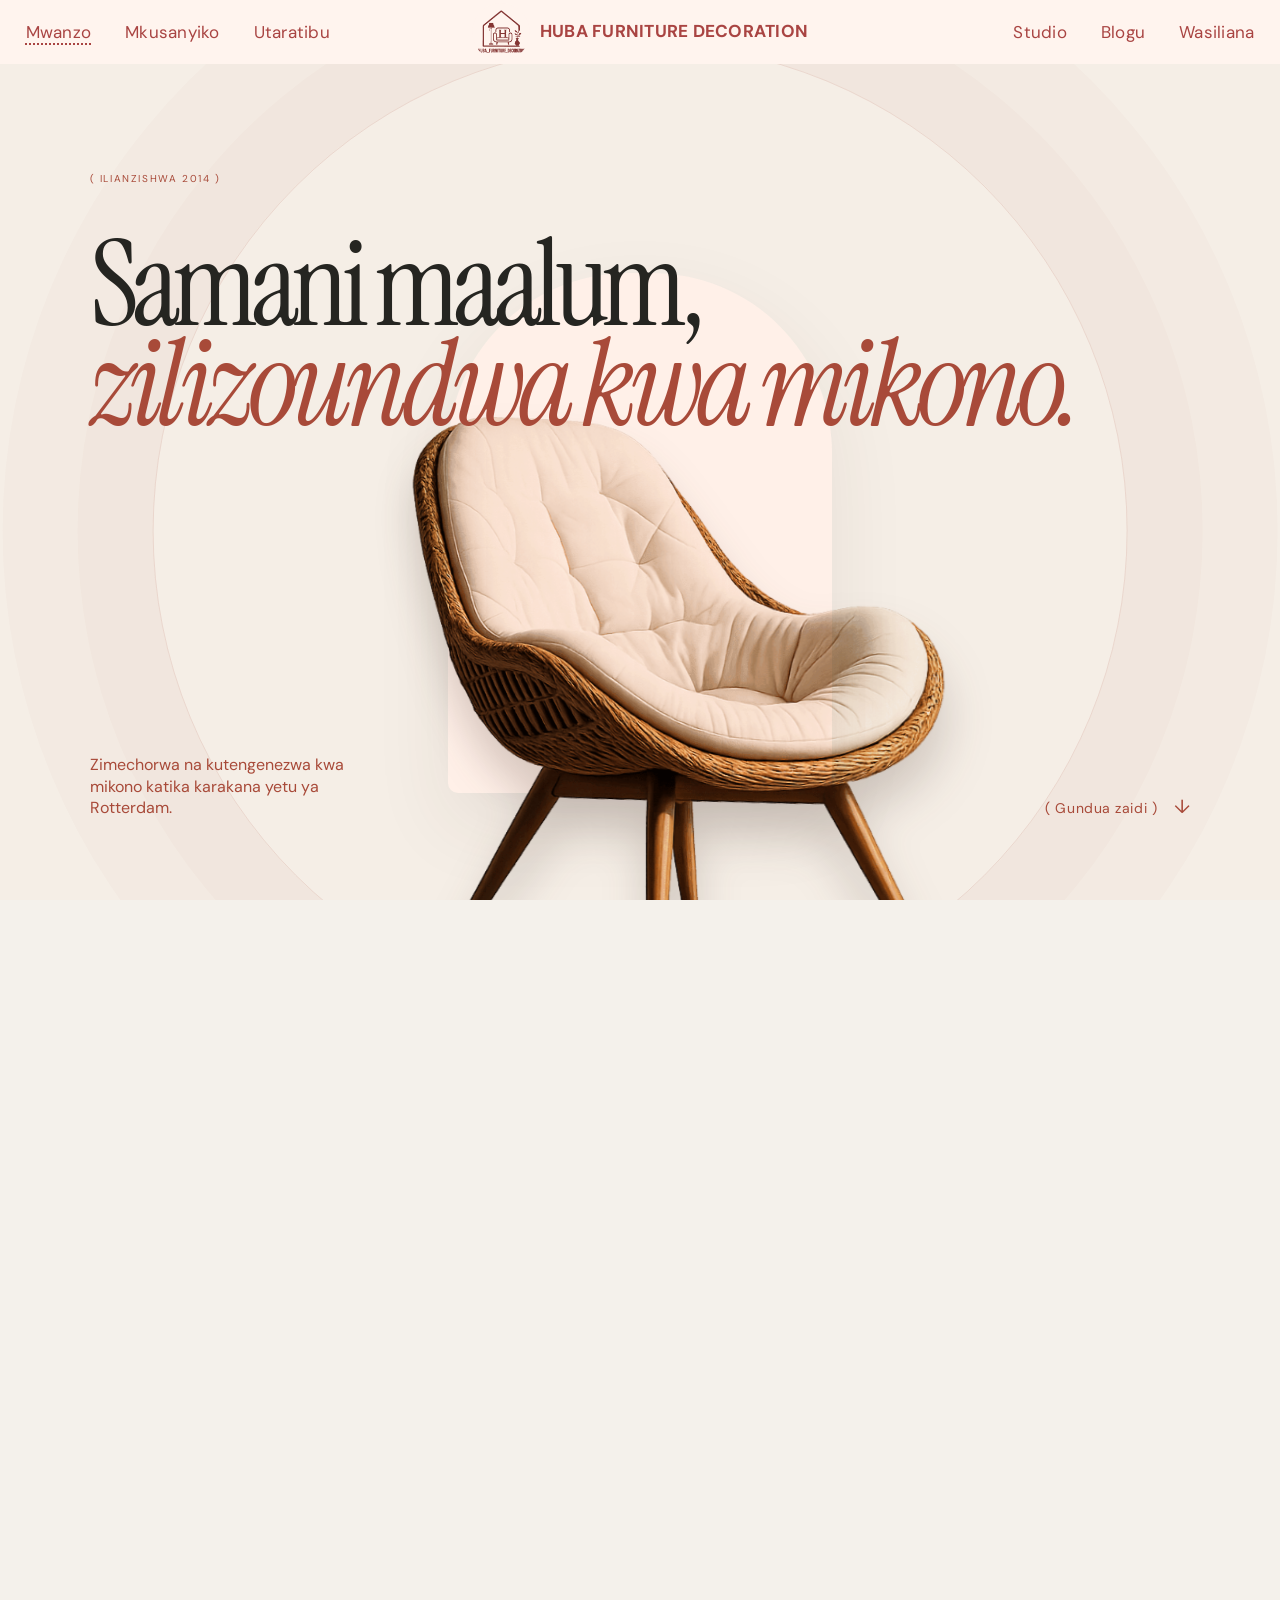
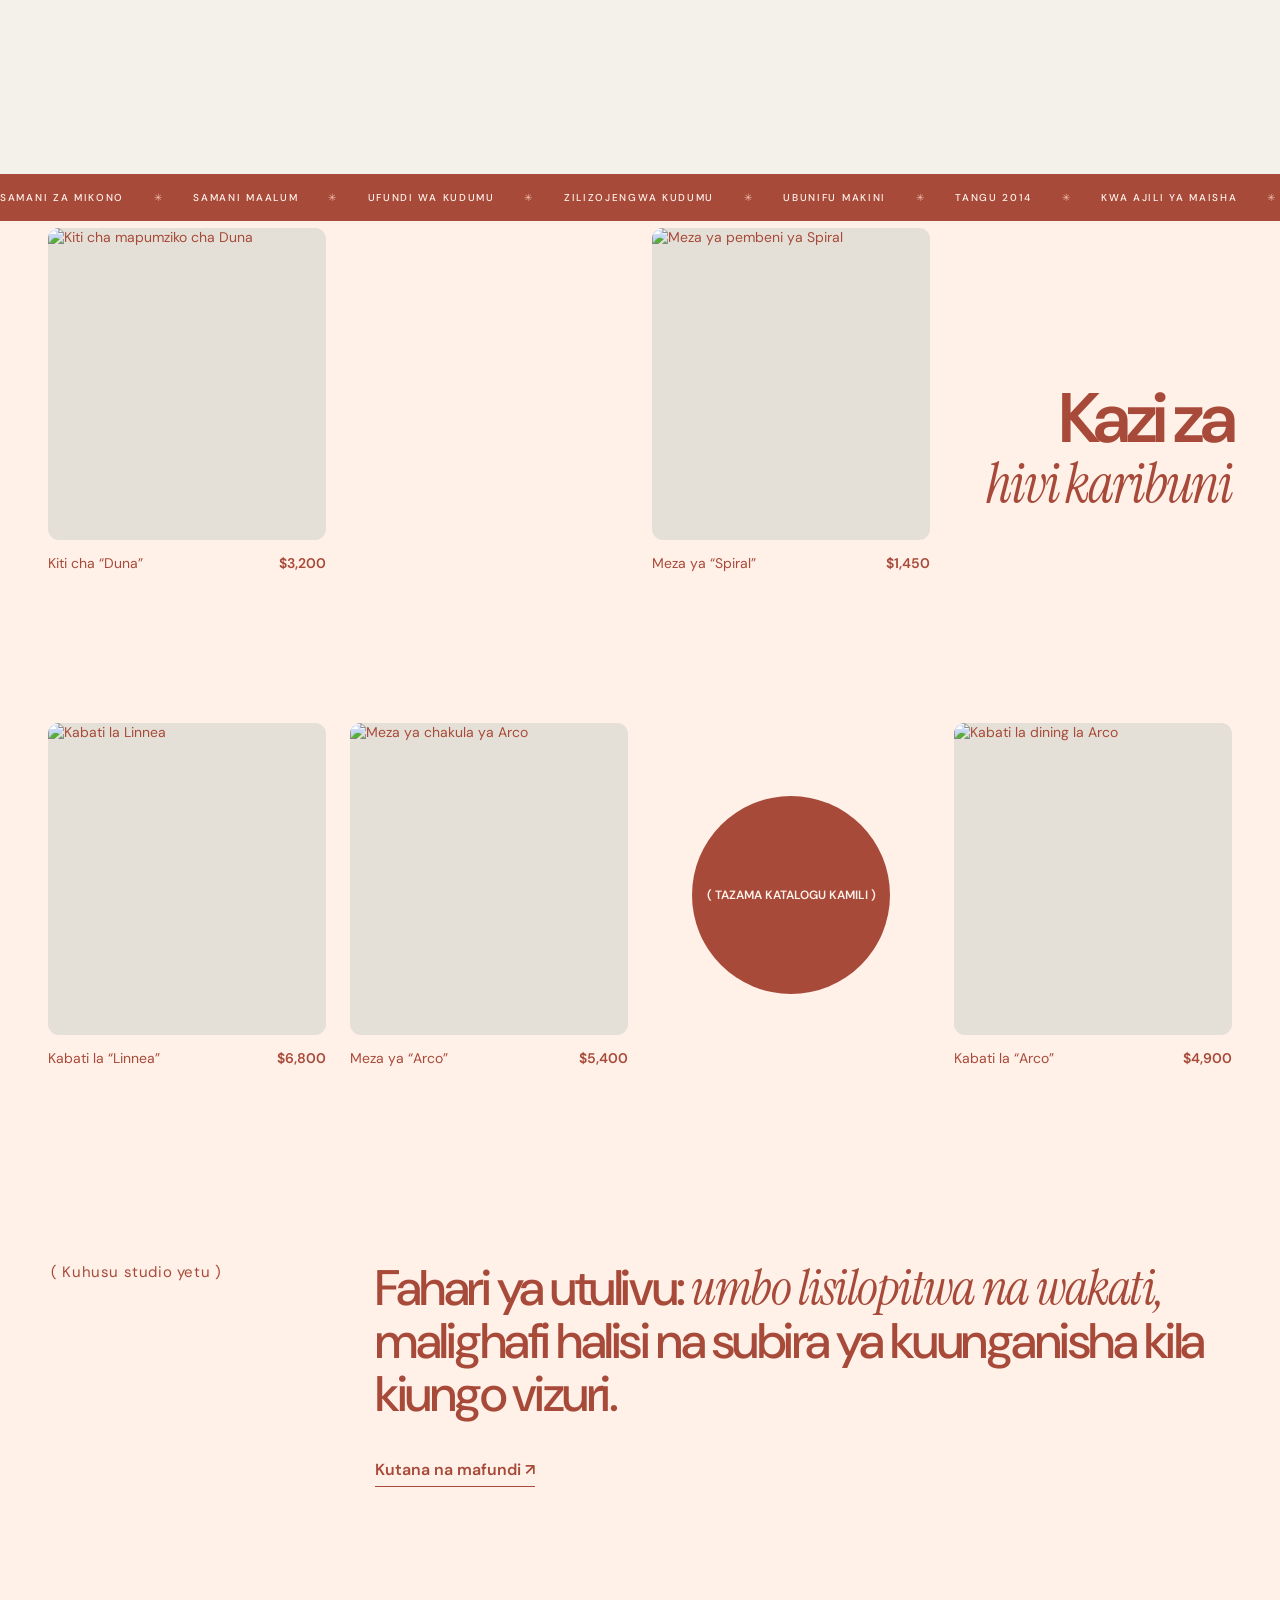
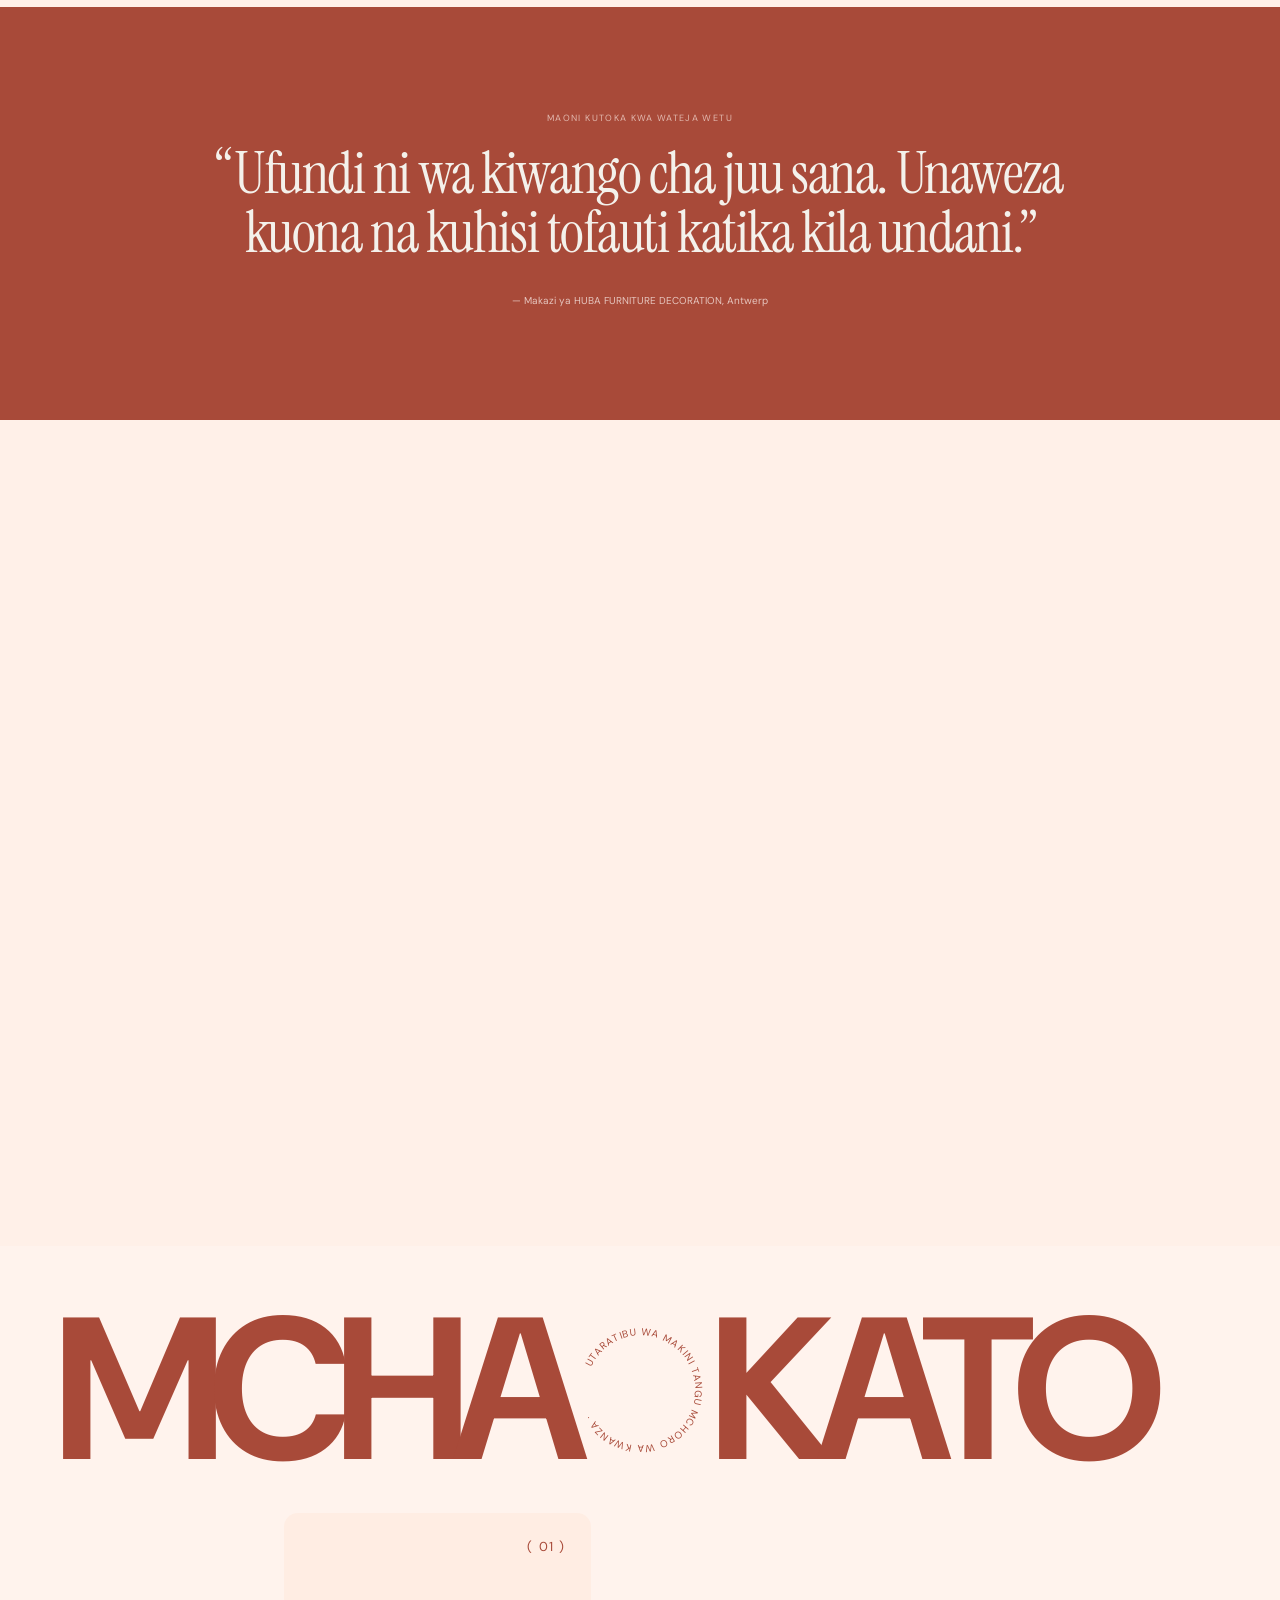
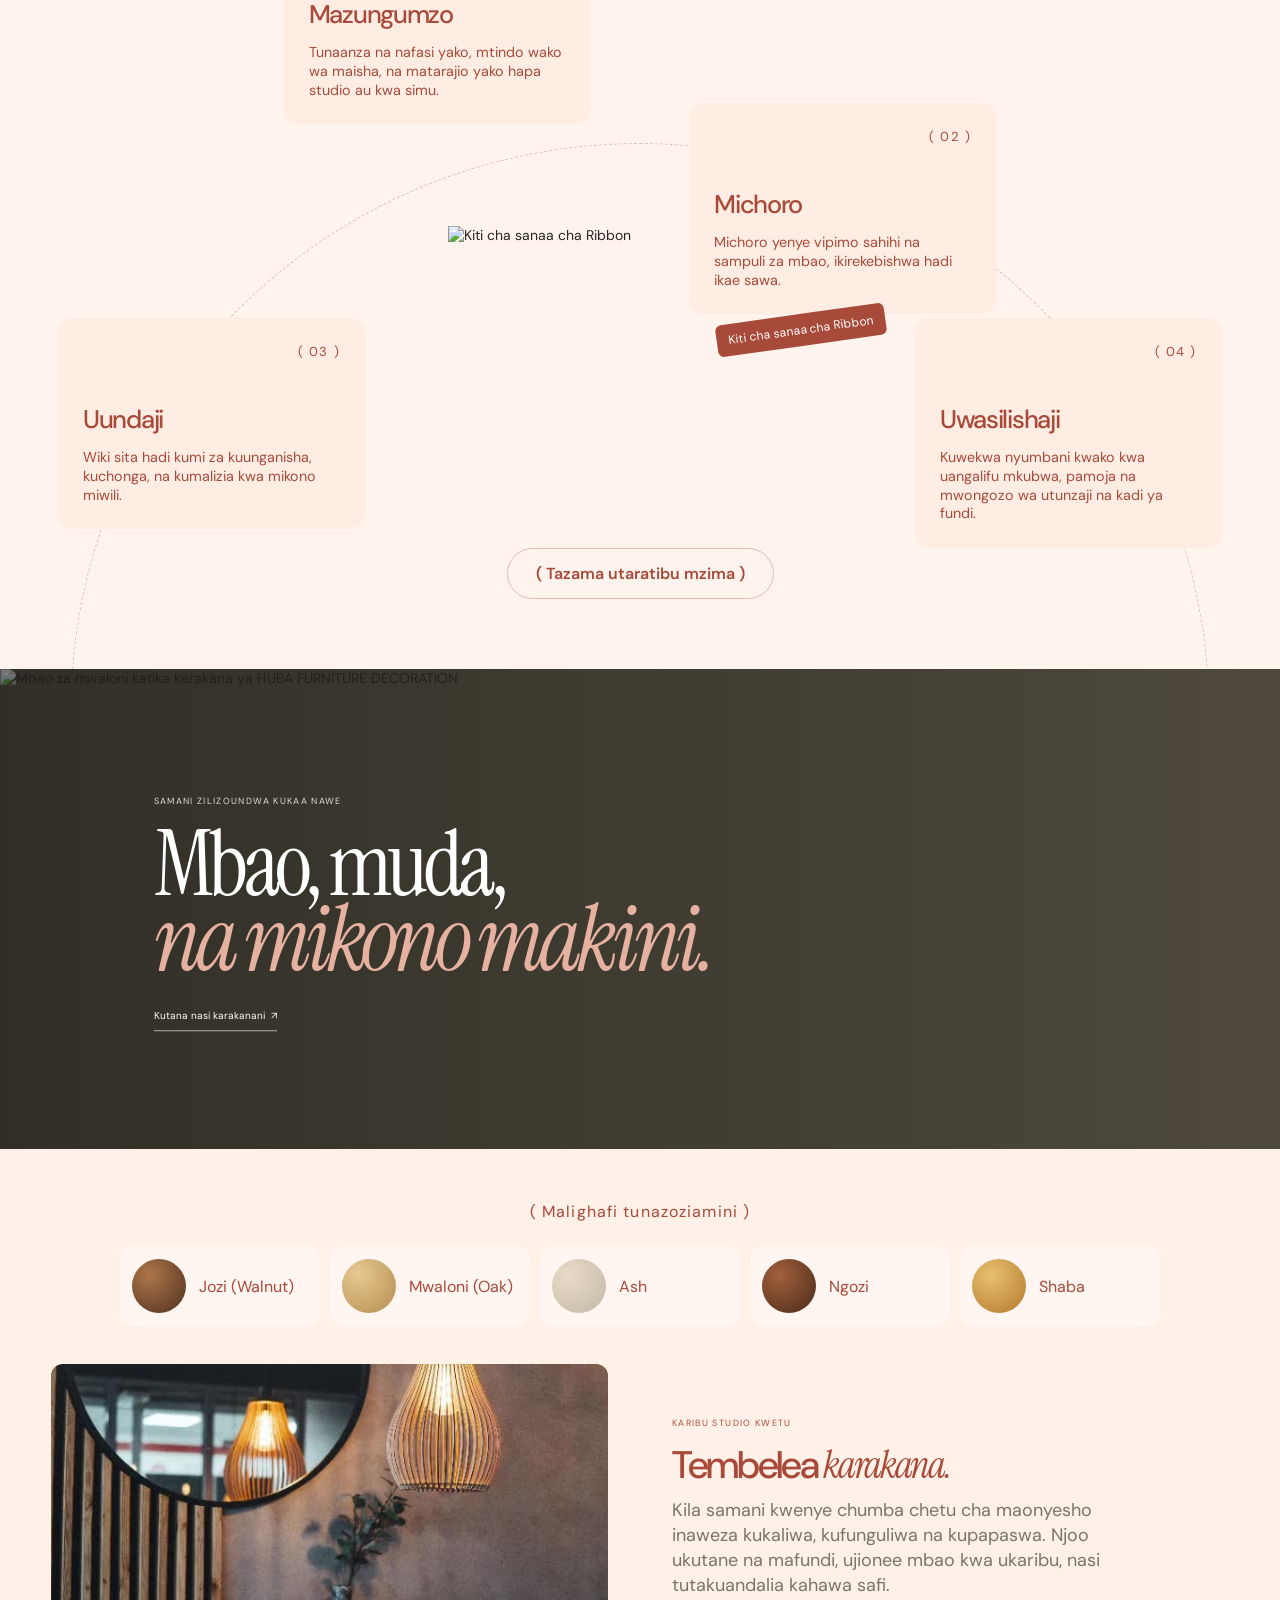
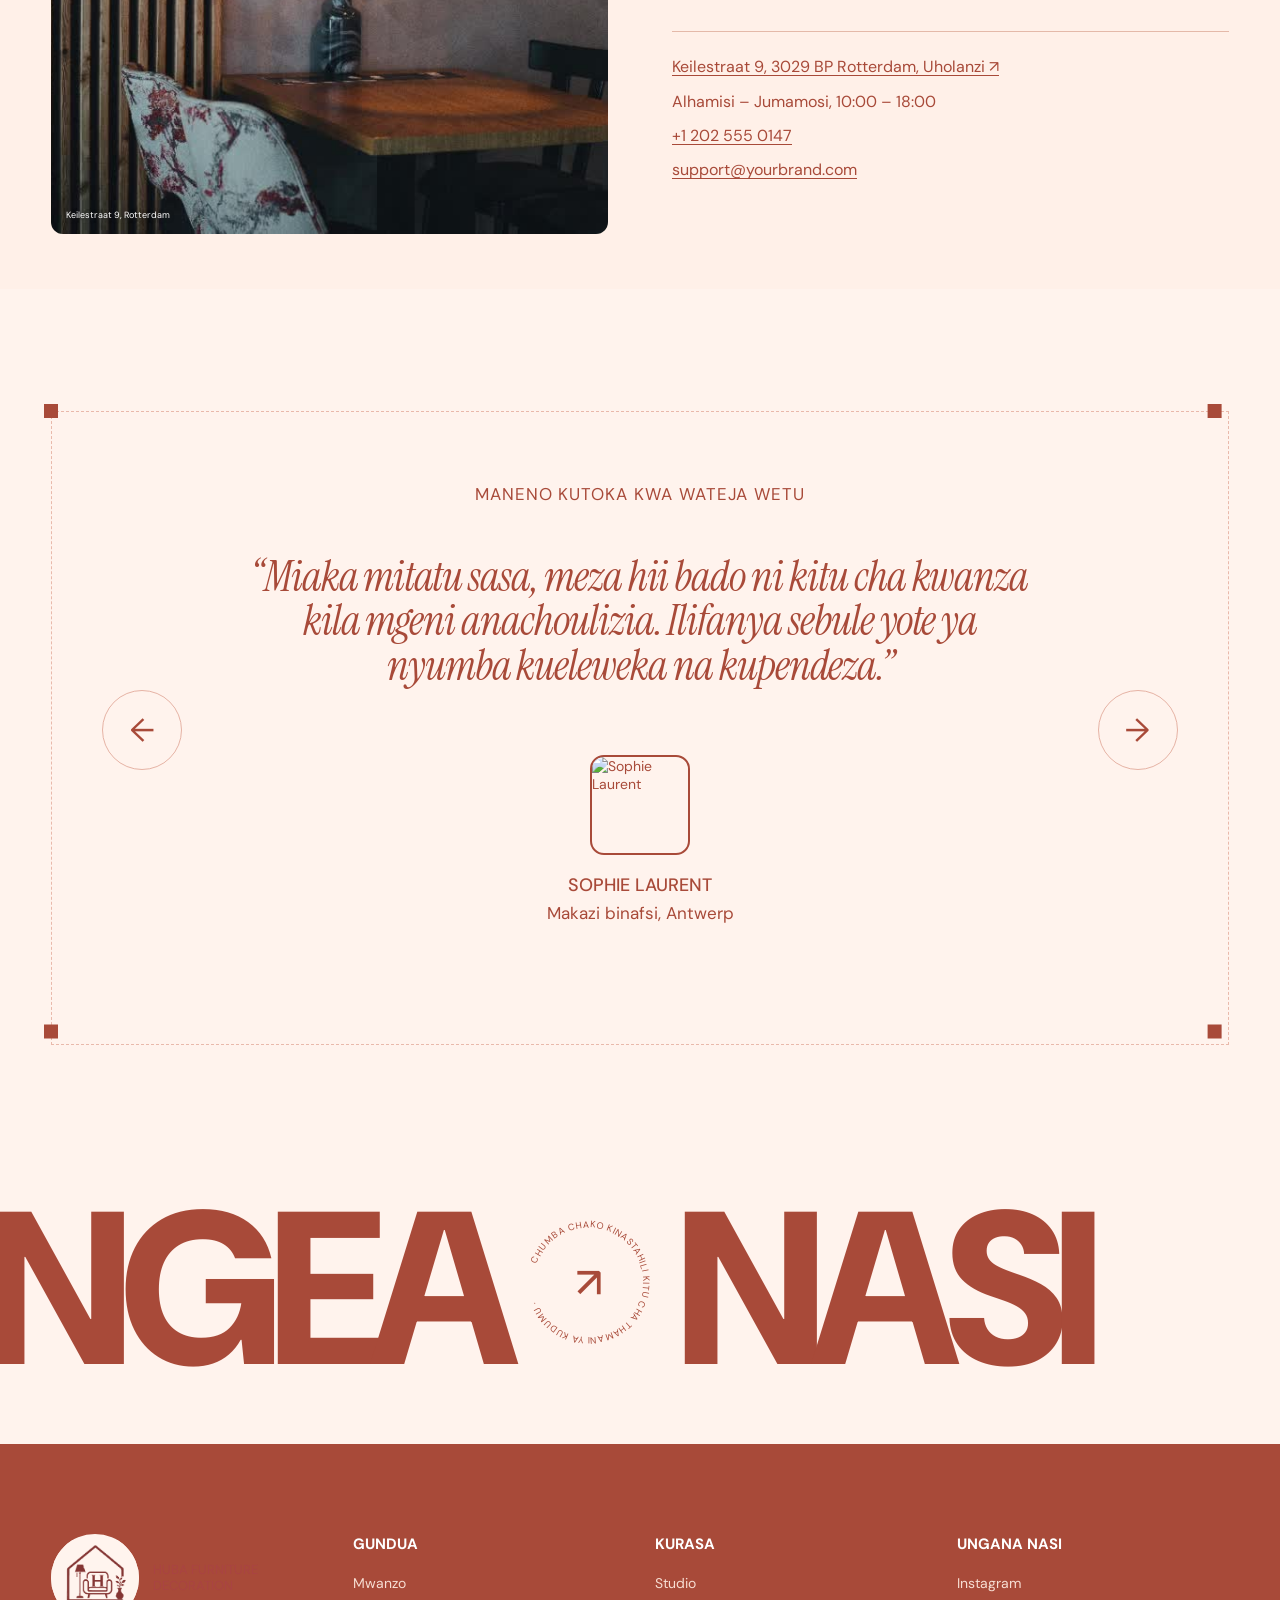
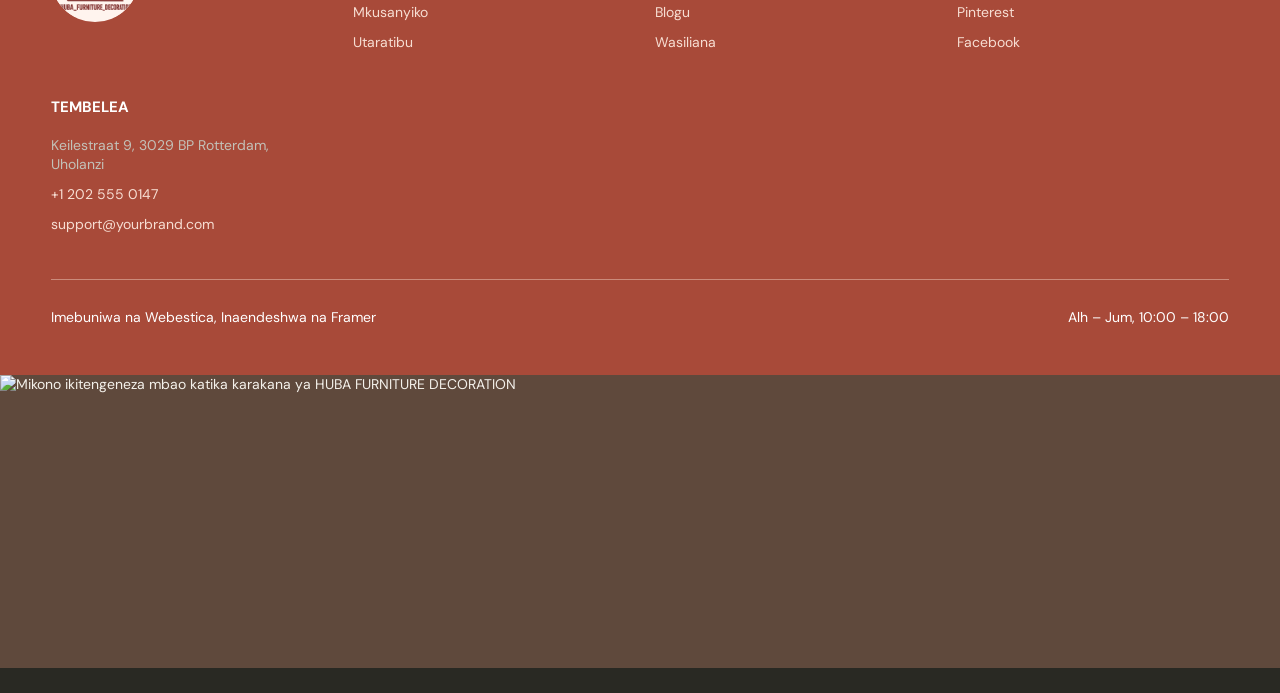
==== commit 978e2cef: "Rebrand site and update homepage Replace Furna branding with HUBA FURNITURE DECORATION across the si" ====
--- a/index.html
+++ b/index.html
@@ -1,140 +1,98 @@
 ﻿<!doctype html>
-<html lang="en">
+<html lang="sw">
   <head>
     <meta charset="utf-8" />
     <meta name="viewport" content="width=device-width, initial-scale=1" />
     <meta name="theme-color" content="#fff3ed" />
-    <meta name="description" content="Furniture, interior design and decoration in Keko, Dar es Salaam. High quality, affordable prices. Order on WhatsApp." />
-    <title>Huba Furniture Decoration — Furniture of all kinds</title>
+    <meta name="description" content="Samani maalum, zilizochorwa na kutengenezwa kwa mikono katika karakana yetu ya Rotterdam." />
+    <title>HUBA FURNITURE DECORATION — Samani zilizoundwa kukaa nawe</title>
     <link rel="preconnect" href="https://framerusercontent.com" />
     <link rel="preconnect" href="https://fonts.googleapis.com" />
     <link rel="preconnect" href="https://fonts.gstatic.com" crossorigin />
     <link href="https://fonts.googleapis.com/css2?family=DM+Sans:wght@400;500;600;700&family=Instrument+Serif:ital@0;1&display=swap" rel="stylesheet" />
     <link rel="stylesheet" href="./styles.css" />
     <link rel="stylesheet" href="./site.css" />
-      <link rel="icon" type="image/png" href="./assets/logo.png" />
   </head>
   <body>
-    <a class="skip-link" href="#main">Skip to content</a>
+    <a class="skip-link" href="#main">Nenda kwenye maudhui makuu</a>
     <header class="top-bar">
-      <nav class="top-nav" aria-label="Main navigation"><a href="./index.html" aria-current="page">Home</a><a href="./work.html">Collection</a><a href="./process.html">Process</a></nav>
-      <a class="top-brand" href="./index.html" aria-label="Huba home"><span class="brand-chair" aria-hidden="true">◡</span>HUBA</a>
-      <nav class="top-nav right" aria-label="More navigation"><a href="./studio.html">About</a><a href="./blog.html">Blog</a><a href="./contact.html">Contact</a></nav>
-      <button class="top-toggle" type="button" aria-expanded="false" aria-controls="top-menu" aria-label="Open menu">☰</button>
+      <nav class="top-nav" aria-label="Urambazaji mkuu"><a href="./index.html" aria-current="page">Mwanzo</a><a href="./work.html">Mkusanyiko</a><a href="./process.html">Utaratibu</a></nav>
+      <a class="top-brand" href="./index.html" aria-label="HUBA FURNITURE DECORATION home"><img class="site-logo" src="./assets/huba-logo.png" alt="HUBA FURNITURE DECORATION" /><span class="site-name">HUBA FURNITURE DECORATION</span></a>
+      <nav class="top-nav right" aria-label="Urambazaji wa ziada"><a href="./studio.html">Studio</a><a href="./blog.html">Blogu</a><a href="./contact.html">Wasiliana</a></nav>
+      <button class="top-toggle" type="button" aria-expanded="false" aria-controls="top-menu" aria-label="Fungua menyu">☰</button>
     </header>
-    <nav class="top-menu" id="top-menu" aria-label="Mobile navigation"><a href="./index.html" aria-current="page">Home</a><a href="./work.html">Collection</a><a href="./process.html">Process</a><a href="./studio.html">About</a><a href="./blog.html">Blog</a><a href="./contact.html">Contact</a></nav>
+    <nav class="top-menu" id="top-menu" aria-label="Urambazaji wa simu"><a href="./index.html" aria-current="page">Mwanzo</a><a href="./work.html">Mkusanyiko</a><a href="./process.html">Utaratibu</a><a href="./studio.html">Studio</a><a href="./blog.html">Blogu</a><a href="./contact.html">Wasiliana</a></nav>
 
     <main id="main">
       <section class="hero section-wrap" id="top">
         <div class="hero-object-track">
           <div class="hero-object-stage">
-            <span class="hero-object-kicker">( KEKO, DAR ES SALAAM )</span>
-            <h1 class="hero-object-title">Furniture of<br /><em>all kinds</em></h1>
-            <p class="hero-object-sub">High quality. Affordable prices. Order on WhatsApp.</p>
+            <span class="hero-object-kicker">( ILIANZISHWA 2014 )</span>
+            <h1 class="hero-object-title">Samani maalum,<br /><em>zilizoundwa kwa mikono.</em></h1>
+            <p class="hero-object-sub">Zimechorwa na kutengenezwa kwa mikono katika karakana yetu ya Rotterdam.</p>
             <div class="hero-object-plaque" aria-hidden="true"></div>
-            <img class="hero-object-chair" src="./assets/furna-chair.png" alt="Woven lounge chair with a cream cushion" width="1536" height="1024" />
-            <a class="hero-object-caption" href="#collection">( Explore more ) <i>↓</i></a>
+            <img class="hero-object-chair" src="./assets/furna-chair.png" alt="Kiti cha mapumziko cha HUBA FURNITURE DECORATION chenye muundo wa kusokotwa na mto wa krimu" width="1536" height="1024" />
+            <a class="hero-object-caption" href="#collection">( Gundua zaidi ) <i>↓</i></a>
           </div>
         </div>
       </section>
 
-      <div class="ticker" aria-label="Our values"><div class="ticker-track"><span>FURNITURE OF ALL KINDS <i>✳</i> INTERIOR DESIGN <i>✳</i> DECORATION <i>✳</i> HIGH QUALITY <i>✳</i> AFFORDABLE PRICES <i>✳</i> KEKO, DAR ES SALAAM <i>✳</i> ORDER ON WHATSAPP <i>✳</i> </span><span aria-hidden="true">FURNITURE OF ALL KINDS <i>✳</i> INTERIOR DESIGN <i>✳</i> DECORATION <i>✳</i> HIGH QUALITY <i>✳</i> AFFORDABLE PRICES <i>✳</i> KEKO, DAR ES SALAAM <i>✳</i> ORDER ON WHATSAPP <i>✳</i> </span><span aria-hidden="true">FURNITURE OF ALL KINDS <i>✳</i> INTERIOR DESIGN <i>✳</i> DECORATION <i>✳</i> HIGH QUALITY <i>✳</i> AFFORDABLE PRICES <i>✳</i> KEKO, DAR ES SALAAM <i>✳</i> ORDER ON WHATSAPP <i>✳</i> </span></div></div>
+      <div class="ticker" aria-label="Maadili yetu"><div class="ticker-track"><span>SAMANI ZA MIKONO <i>✳</i> SAMANI MAALUM <i>✳</i> UFUNDI WA KUDUMU <i>✳</i> ZILIZOJENGWA KUDUMU <i>✳</i> UBUNIFU MAKINI <i>✳</i> TANGU 2014 <i>✳</i> KWA AJILI YA MAISHA <i>✳</i> ZILIZOUNDWA KWA NIA <i>✳</i> ZILIZOUNDWA KUKAA NAWE <i>✳</i> MALIGHAFI BORA <i>✳</i> </span><span aria-hidden="true">SAMANI ZA MIKONO <i>✳</i> SAMANI MAALUM <i>✳</i> UFUNDI WA KUDUMU <i>✳</i> ZILIZOJENGWA KUDUMU <i>✳</i> UBUNIFU MAKINI <i>✳</i> TANGU 2014 <i>✳</i> KWA AJILI YA MAISHA <i>✳</i> ZILIZOUNDWA KWA NIA <i>✳</i> ZILIZOUNDWA KUKAA NAWE <i>✳</i> MALIGHAFI BORA <i>✳</i> </span><span aria-hidden="true">SAMANI ZA MIKONO <i>✳</i> SAMANI MAALUM <i>✳</i> UFUNDI WA KUDUMU <i>✳</i> ZILIZOJENGWA KUDUMU <i>✳</i> UBUNIFU MAKINI <i>✳</i> TANGU 2014 <i>✳</i> KWA AJILI YA MAISHA <i>✳</i> ZILIZOUNDWA KWA NIA <i>✳</i> ZILIZOUNDWA KUKAA NAWE <i>✳</i> MALIGHAFI BORA <i>✳</i> </span></div></div>
 
       <section class="section-wrap featured" id="collection">
         <div class="collection-layout">
-          <div class="collection-intro"><h2>Recent<br /><em>works</em></h2></div>
-          <article class="product-card featured-one"><a href="./product.html?item=duna" class="product-photo"><img src="https://framerusercontent.com/images/7QwiMFP658FPZCBFeHsjvfmUzM.jpg?width=800&amp;height=900" alt="Duna lounge chair" loading="lazy" /><span class="product-index">01</span><span class="photo-arrow">↗</span></a><div class="product-meta"><h3>“Duna” Lounge Chair</h3><span>Ask price</span></div><p>Oak · Natural cord</p></article>
-          <article class="product-card featured-two"><a href="./product.html?item=spiral" class="product-photo"><img src="https://framerusercontent.com/images/GKczgOV1dNvNQbwH0t3fus7kc.jpg?width=800&amp;height=900" alt="Spiral side table" loading="lazy" /><span class="product-index">02</span><span class="photo-arrow">↗</span></a><div class="product-meta"><h3>“Spiral” Side Table</h3><span>Ask price</span></div><p>Solid walnut · Oil finish</p></article>
-          <article class="product-card featured-three"><a href="./product.html?item=linnea" class="product-photo"><img src="https://framerusercontent.com/images/QwzItM1ALLodd2bRaQGUtQg9xI.jpg?width=800&amp;height=900" alt="Linnea credenza" loading="lazy" /><span class="product-index">03</span><span class="photo-arrow">↗</span></a><div class="product-meta"><h3>“Linnea” Credenza</h3><span>Ask price</span></div><p>Smoked oak · Quality finish</p></article>
-          <article class="product-card featured-four"><a href="./product.html?item=arco-table" class="product-photo"><img src="https://framerusercontent.com/images/Xm80uM6ku8EDVsWMJZBI9ddf4kQ.jpg?width=800&amp;height=900" alt="Arco dining table" loading="lazy" /><span class="product-index">04</span><span class="photo-arrow">↗</span></a><div class="product-meta"><h3>“Arco” Dining Table</h3><span>Ask price</span></div><p>European oak · 6–8 seats</p></article>
-          <a class="collection-round-link" href="./work.html">( VIEW FULL CATALOGUE )</a>
-          <article class="product-card featured-five"><a href="./product.html?item=arco-cabinet" class="product-photo"><img src="https://framerusercontent.com/images/cjjYQtkkHqvfJ5DlC5ECGSIeXOA.jpg?width=800&amp;height=900" alt="Arco dining cabinet" loading="lazy" /><span class="product-index">05</span><span class="photo-arrow">↗</span></a><div class="product-meta"><h3>“Arco” Dining Cabinet</h3><span>Ask price</span></div><p>European oak · Quality finish</p></article>
+          <div class="collection-intro"><h2>Kazi za<br /><em>hivi karibuni</em></h2></div>
+          <article class="product-card featured-one"><a href="./product.html?item=duna" class="product-photo"><img src="https://framerusercontent.com/images/7QwiMFP658FPZCBFeHsjvfmUzM.jpg?width=800&amp;height=900" alt="Kiti cha mapumziko cha Duna" loading="lazy" /><span class="product-index">01</span><span class="photo-arrow">↗</span></a><div class="product-meta"><h3>Kiti cha “Duna”</h3><span>$3,200</span></div><p>Mti wa Mwaloni · Kamba Asilia</p></article>
+          <article class="product-card featured-two"><a href="./product.html?item=spiral" class="product-photo"><img src="https://framerusercontent.com/images/GKczgOV1dNvNQbwH0t3fus7kc.jpg?width=800&amp;height=900" alt="Meza ya pembeni ya Spiral" loading="lazy" /><span class="product-index">02</span><span class="photo-arrow">↗</span></a><div class="product-meta"><h3>Meza ya “Spiral”</h3><span>$1,450</span></div><p>Mti Imara wa Jozi · Mafuta Halisi</p></article>
+          <article class="product-card featured-three"><a href="./product.html?item=linnea" class="product-photo"><img src="https://framerusercontent.com/images/QwzItM1ALLodd2bRaQGUtQg9xI.jpg?width=800&amp;height=900" alt="Kabati la Linnea" loading="lazy" /><span class="product-index">03</span><span class="photo-arrow">↗</span></a><div class="product-meta"><h3>Kabati la “Linnea”</h3><span>$6,800</span></div><p>Mwaloni Uliokolezwa Moshi · Ufundi wa Mikono</p></article>
+          <article class="product-card featured-four"><a href="./product.html?item=arco-table" class="product-photo"><img src="https://framerusercontent.com/images/Xm80uM6ku8EDVsWMJZBI9ddf4kQ.jpg?width=800&amp;height=900" alt="Meza ya chakula ya Arco" loading="lazy" /><span class="product-index">04</span><span class="photo-arrow">↗</span></a><div class="product-meta"><h3>Meza ya “Arco”</h3><span>$5,400</span></div><p>Mwaloni wa Ulaya · Viti 6–8</p></article>
+          <a class="collection-round-link" href="./work.html">( TAZAMA KATALOGU KAMILI )</a>
+          <article class="product-card featured-five"><a href="./product.html?item=arco-cabinet" class="product-photo"><img src="https://framerusercontent.com/images/cjjYQtkkHqvfJ5DlC5ECGSIeXOA.jpg?width=800&amp;height=900" alt="Kabati la dining la Arco" loading="lazy" /><span class="product-index">05</span><span class="photo-arrow">↗</span></a><div class="product-meta"><h3>Kabati la “Arco”</h3><span>$4,900</span></div><p>Mwaloni wa Ulaya · Ufundi wa Mikono</p></article>
         </div>
       </section>
 
-      <section class="studio" id="studio"><div class="studio-image"><a class="studio-label" href="./work.html">Categories <em>↗</em></a><svg width="0" height="0" style="position:absolute" aria-hidden="true" focusable="false"><defs>
-          <clipPath id="clip-pentagon" clipPathUnits="objectBoundingBox"><path d="M0.5,0.02 Q0.54,0.02 0.58,0.05 L0.95,0.33 Q0.99,0.37 0.98,0.42 L0.82,0.93 Q0.8,0.98 0.75,0.98 L0.25,0.98 Q0.2,0.98 0.18,0.93 L0.02,0.42 Q0.01,0.37 0.05,0.33 L0.42,0.05 Q0.46,0.02 0.5,0.02 Z" /></clipPath>
-          <clipPath id="clip-lobes" clipPathUnits="objectBoundingBox"><path d="M0.5,0.1 C0.58,0 0.9,0 0.97,0.22 C1,0.35 0.93,0.45 0.9,0.5 C0.93,0.55 1,0.65 0.97,0.78 C0.9,1 0.58,1 0.5,0.9 C0.42,1 0.1,1 0.03,0.78 C0,0.65 0.07,0.55 0.1,0.5 C0.07,0.45 0,0.35 0.03,0.22 C0.1,0 0.42,0 0.5,0.1 Z" /></clipPath>
-        </defs></svg>
-        <div class="cat-marquee" role="group" aria-label="Furniture categories">
-          <div class="cat-track">
-            <ul class="cat-group">
-              <li><a class="cat-item" href="./work.html?category=tables"><span class="cat-blob shape-pentagon"><img src="./assets/cat-tables.jpg" alt="Oak dining table with four black chairs" width="800" height="800" loading="lazy" decoding="async" /></span><span class="cat-label">Tables</span></a></li>
-              <li><a class="cat-item" href="./work.html?category=chair"><span class="cat-blob shape-circle"><img src="./assets/cat-chair.jpg" alt="Upholstered armchair with a wooden frame" width="800" height="800" loading="lazy" decoding="async" /></span><span class="cat-label">Chair</span></a></li>
-              <li><a class="cat-item" href="./work.html?category=sofas"><span class="cat-blob shape-lobes"><img src="./assets/cat-sofas.jpg" alt="Cream sofa with cushions and a wooden side table" width="800" height="800" loading="lazy" decoding="async" /></span><span class="cat-label">Sofas</span></a></li>
-              <!-- To add a category: copy an <li>, point it at a new image in ./assets, and pick a shape-* class. -->
-            </ul>
-          </div>
-        </div><span class="image-caption">Huba Furniture Decoration · Keko, Dar es Salaam</span></div></section>
-
       <section class="about" id="about">
-        <span class="about-label">( About Huba )</span>
+        <span class="about-label">( Kuhusu studio yetu )</span>
         <div>
-          <p class="about-statement">Furniture, interior design and decoration: <em>high quality</em> pieces at affordable prices, for every room.</p>
-          <a class="about-link" href="./studio.html">More about us ↗</a>
+          <p class="about-statement">Fahari ya utulivu: <em>umbo lisilopitwa na wakati,</em> malighafi halisi na subira ya kuunganisha kila kiungo vizuri.</p>
+          <a class="about-link" href="./studio.html">Kutana na mafundi ↗</a>
         </div>
       </section>
 
-      <section class="quote-band"><span class="eyebrow">Our promise</span><blockquote>“High quality furniture, at prices that stay affordable.”</blockquote><span class="quote-by">— Huba Furniture Decoration, Keko</span></section>
+      <section class="quote-band"><span class="eyebrow">Maoni kutoka kwa wateja wetu</span><blockquote>“Ufundi ni wa kiwango cha juu sana. Unaweza kuona na kuhisi tofauti katika kila undani.”</blockquote><span class="quote-by">— Makazi ya HUBA FURNITURE DECORATION, Antwerp</span></section>
 
-      <section class="catalogue section-wrap" id="catalogue">
-        <div class="catalogue-head"><div><span class="eyebrow">03 — Considered pieces</span><h2>A place for<br /><em>everyday rituals.</em></h2></div><p>Good design should feel like it has always belonged. Explore a few of the pieces we return to, again and again.</p></div>
-        <div class="room-scroll"><div class="room-list">
-          <article class="room-copy is-active" data-room="0"><span>01</span><h3>Sofas &amp; Seating</h3><h4>Comfort, shaped beautifully</h4><p>Soft textures, supportive forms, and timeless silhouettes designed for everyday lounging.</p><a href="./work.html?category=sofas">Read about it <b>↗</b></a></article>
-          <article class="room-copy" data-room="1"><span>02</span><h3>Beds &amp; Bedroom</h3><h4>Rest starts here</h4><p>Calm proportions and tactile materials create a bedroom that feels warm, quiet, and effortless.</p><a href="./work.html?category=beds">Read about it <b>↗</b></a></article>
-          <article class="room-copy" data-room="2"><span>03</span><h3>Dining Tables</h3><h4>Made for gathering</h4><p>Solid, balanced designs built around shared meals, conversations, and long evenings together.</p><a href="./work.html?category=tables">Read about it <b>↗</b></a></article>
-          <article class="room-copy" data-room="3"><span>04</span><h3>Accent Chairs</h3><h4>A statement worth sitting in</h4><p>Sculptural forms and distinctive details that bring character to bedrooms, corners, and living spaces.</p><a href="./work.html?category=chair">Read about it <b>↗</b></a></article>
-          <article class="room-copy" data-room="4"><span>05</span><h3>Lounge Chairs</h3><h4>Your favorite place to pause</h4><p>Comfortable, sculptural chairs designed for reading, relaxing, or simply doing nothing.</p><a href="./work.html?category=chair">Read about it <b>↗</b></a></article>
-        </div><div class="room-visual"><img id="room-image" class="room-image is-visible" src="./assets/sofas.jpg" alt="Soft ivory sofa in a bright living room" /><img id="room-image-next" class="room-image" src="" alt="" aria-hidden="true" /><span id="room-count">01 / 05</span></div></div>
+      <section class="showcase" id="showcase" aria-label="Maonyesho ya kiti cha mapumziko">
+        <video autoplay muted loop playsinline preload="metadata" style="width:100%;display:block;">
+          <source src="./assets/showcase-video.mp4" type="video/mp4" />
+        </video>
       </section>
 
-      <section class="browse" id="browse">
-        <div class="browse-head"><h2>Shop by<br /><em>category</em></h2><p>Furniture of all kinds, from sofas and beds to tables, storage and lighting.</p></div>
-        <div class="browse-grid">
-          <a class="browse-card" href="./work.html?category=lighting"><div class="browse-thumb"><img src="./assets/lamp.jpg" alt="Lamp on a wooden surface" loading="lazy" decoding="async" /></div><span>Lighting <b>↗</b></span></a>
-          <a class="browse-card" href="./work.html?category=beds"><div class="browse-thumb"><img src="./assets/bedroom.jpg" alt="Calm bedroom with natural linens" loading="lazy" decoding="async" /></div><span>Beds <b>↗</b></span></a>
-          <a class="browse-card" href="./work.html?category=tables"><div class="browse-thumb"><img src="./assets/dining.jpg" alt="Dining room with a solid table" loading="lazy" decoding="async" /></div><span>Tables <b>↗</b></span></a>
-          <a class="browse-card" href="./work.html?category=chair"><div class="browse-thumb"><img src="./assets/accent-chair.jpg" alt="Sculptural accent chair" loading="lazy" decoding="async" /></div><span>Chairs <b>↗</b></span></a>
-          <a class="browse-card" href="./work.html?category=sofas"><div class="browse-thumb"><img src="./assets/sofas.jpg" alt="Ivory sofa in a living room" loading="lazy" decoding="async" /></div><span>Sofas <b>↗</b></span></a>
-          <a class="browse-card" href="./work.html?category=storage"><div class="browse-thumb"><img src="./assets/storage.jpg" alt="Wooden storage unit" loading="lazy" decoding="async" /></div><span>Storage <b>↗</b></span></a>
-        </div>
-      </section>
+      <section class="process section-wrap" id="process"><div class="process-banner"><span>MCHA</span><span class="process-seal"><svg viewBox="0 0 200 200" aria-hidden="true"><defs><path id="processTextPath" d="M100,100 m-78,0 a78,78 0 1,1 156,0 a78,78 0 1,1 -156,0" /></defs><text><textPath href="#processTextPath" startOffset="50%" text-anchor="middle">UTARATIBU WA MAKINI TANGU MCHORO WA KWANZA ·</textPath></text></svg></span><span>KATO</span></div><div class="process-stage"><div class="process-orbit"></div><article class="process-card card-one"><span>( 01 )</span><h3>Mazungumzo</h3><p>Tunaanza na nafasi yako, mtindo wako wa maisha, na matarajio yako hapa studio au kwa simu.</p></article><article class="process-card card-two"><span>( 02 )</span><h3>Michoro</h3><p>Michoro yenye vipimo sahihi na sampuli za mbao, ikirekebishwa hadi ikae sawa.</p></article><article class="process-card card-three"><span>( 03 )</span><h3>Uundaji</h3><p>Wiki sita hadi kumi za kuunganisha, kuchonga, na kumalizia kwa mikono miwili.</p></article><article class="process-card card-four"><span>( 04 )</span><h3>Uwasilishaji</h3><p>Kuwekwa nyumbani kwako kwa uangalifu mkubwa, pamoja na mwongozo wa utunzaji na kadi ya fundi.</p></article><div class="process-chair"><img src="https://framerusercontent.com/images/3YyxdaIMtJQX43sUW1ge1Ez1Mgo.png?width=1118&amp;height=1067" alt="Kiti cha sanaa cha Ribbon" loading="lazy" /><span>Kiti cha sanaa cha Ribbon</span></div></div><div class="process-more"><a href="./process.html">( Tazama utaratibu mzima )</a></div></section>
 
-      <section class="showcase" id="showcase" aria-label="Lounge chair showcase">
-        <div class="showcase-head"><h2>Lounge chairs,<br /><em>in oak</em></h2><div class="showcase-arrows"><button type="button" id="showcase-prev" aria-label="Previous chair">←</button><button type="button" id="showcase-next" aria-label="Next chair">→</button></div></div>
-        <div class="showcase-track" id="showcase-track" tabindex="0">
-          <article class="showcase-card"><a class="showcase-photo" href="./product.html?item=luna"><img src="https://framerusercontent.com/images/rQKrEH1iTcY6Afm8nvIijCgsPug.jpg?width=1000&amp;height=1050" alt="Luna lounge chair with hand-woven seat" loading="lazy" /></a><div class="showcase-meta"><h3>“Luna” Lounge Chair</h3><span>Ask price</span></div><p>Oak · Natural finish · Woven seat · Quality finish</p><p class="dims">W 78 × D 82 × H 76 cm</p><a class="pill-link" href="./product.html?item=luna">View details <b>↗</b></a></article>
-          <article class="showcase-card"><a class="showcase-photo" href="./product.html?item=cala"><img src="https://framerusercontent.com/images/IHYZNe4GVSFodEOmwyrd3bcaT4.jpg?width=1000&amp;height=1050" alt="Cala lounge chair in cream upholstery" loading="lazy" /></a><div class="showcase-meta"><h3>“Cala” Lounge Chair</h3><span>Ask price</span></div><p>Oak · Cream upholstery · Woven frame · Quality finish</p><p class="dims">W 74 × D 80 × H 72 cm</p><a class="pill-link" href="./product.html?item=cala">View details <b>↗</b></a></article>
-          <article class="showcase-card"><a class="showcase-photo" href="./product.html?item=olive"><img src="https://framerusercontent.com/images/X9YDXtefW0Rtkgy1gJbhCHN4tP4.jpg?width=1000&amp;height=1050" alt="Olive lounge chair in leather and oak" loading="lazy" /></a><div class="showcase-meta"><h3>“Olive” Lounge Chair</h3><span>Ask price</span></div><p>Oak · Olive leather · Woven frame · Quality finish</p><p class="dims">W 82 × D 86 × H 74 cm</p><a class="pill-link" href="./product.html?item=olive">View details <b>↗</b></a></article>
-        </div>
-      </section>
-
-      <section class="process section-wrap" id="process"><div class="process-banner"><span>PR</span><span class="process-seal"><svg viewBox="0 0 200 200" aria-hidden="true"><defs><path id="processTextPath" d="M100,100 m-78,0 a78,78 0 1,1 156,0 a78,78 0 1,1 -156,0" /></defs><text><textPath href="#processTextPath" startOffset="50%" text-anchor="middle">A THOUGHTFUL PROCESS FROM FIRST SKETCH ·</textPath></text></svg></span><span>CESS</span></div><div class="process-stage"><div class="process-orbit"></div><article class="process-card card-one"><span>( 01 )</span><h3>Conversation</h3><p>Message us on WhatsApp with what you need, your room and any reference photos.</p></article><article class="process-card card-two"><span>( 02 )</span><h3>Choosing</h3><p>We share options, finishes and a clear price until the piece feels right.</p></article><article class="process-card card-three"><span>( 03 )</span><h3>Your order</h3><p>Confirm the details and we prepare your piece with care and quality checks.</p></article><article class="process-card card-four"><span>( 04 )</span><h3>Delivery</h3><p>We arrange delivery with you and confirm every detail before it arrives.</p></article><div class="process-chair"><img src="https://framerusercontent.com/images/3YyxdaIMtJQX43sUW1ge1Ez1Mgo.png?width=1118&amp;height=1067" alt="Ribbon sculptural lounge chair" loading="lazy" /><span>Ribbon sculptural lounge chair</span></div></div><div class="process-more"><a href="./process.html">( How to order )</a></div></section>
-
-      <section class="workshop"><img src="https://framerusercontent.com/images/OxNCsTc8RmMDYWlXSknclZlmFs.jpg?width=1920&amp;height=420" alt="Warm oak wood texture" loading="lazy" /><div class="workshop-label"><span class="eyebrow">Objects made to belong</span><h2>Wood, time,<br /><em>and good hands.</em></h2><a href="https://wa.me/message/7TASPGWT6H77O1" target="_blank" rel="noopener">Order on WhatsApp&nbsp; ↗</a></div></section>
+      <section class="workshop"><img src="https://framerusercontent.com/images/OxNCsTc8RmMDYWlXSknclZlmFs.jpg?width=1920&amp;height=420" alt="Mbao za mwaloni katika karakana ya HUBA FURNITURE DECORATION" loading="lazy" /><div class="workshop-label"><span class="eyebrow">Samani zilizoundwa kukaa nawe</span><h2>Mbao, muda,<br /><em>na mikono makini.</em></h2><a href="./contact.html">Kutana nasi karakanani&nbsp; ↗</a></div></section>
 
       <section class="visit" id="visit">
-        <div class="materials"><span>( We provide furniture of all kinds )</span><div class="material-list plain"><span>Sofas</span><span>Beds</span><span>Dining tables</span><span>Chairs</span><span>Storage</span><span>Lighting</span><span>Decoration</span></div></div>
+        <div class="materials"><span>( Malighafi tunazoziamini )</span><div class="material-list"><span><i class="swatch walnut"></i>Jozi (Walnut)</span><span><i class="swatch oak"></i>Mwaloni (Oak)</span><span><i class="swatch ash"></i>Ash</span><span><i class="swatch leather"></i>Ngozi</span><span><i class="swatch brass"></i>Shaba</span></div></div>
         <div class="visit-layout">
-          <div class="visit-image"><img src="./assets/lounge.jpg" alt="Warm, considered interior" loading="lazy" /><span>Keko, Dar es Salaam</span></div>
+          <div class="visit-image"><img src="./assets/lounge.jpg" alt="Mandhari tulivu na ya kupendeza kwenye studio ya HUBA FURNITURE DECORATION" loading="lazy" /><span>Keilestraat 9, Rotterdam</span></div>
           <div class="visit-copy">
-            <span class="eyebrow">Come by our office</span>
-            <h2>Visit us in <em>Keko.</em></h2>
-            <p>Visit our office in Keko, Dar es Salaam, or message us on WhatsApp to see what we have and place your order.</p>
+            <span class="eyebrow">Karibu studio kwetu</span>
+            <h2>Tembelea <em>karakana.</em></h2>
+            <p>Kila samani kwenye chumba chetu cha maonyesho inaweza kukaliwa, kufunguliwa na kupapaswa. Njoo ukutane na mafundi, ujionee mbao kwa ukaribu, nasi tutakuandalia kahawa safi.</p>
             <div class="visit-details">
-              <span><a href="https://maps.google.com/?q=Keko,+Dar+es+Salaam" target="_blank" rel="noopener">Offices: Keko, Dar es Salaam, Tanzania ↗</a></span>
-              <span><a href="https://wa.me/message/7TASPGWT6H77O1" target="_blank" rel="noopener">Order on WhatsApp ↗</a></span>
-              <span><a href="https://www.instagram.com/huba_furniture_decoration/" target="_blank" rel="noopener">Instagram: @huba_furniture_decoration ↗</a></span>
-              <span><a href="https://www.threads.net/@huba_furniture_decoration" target="_blank" rel="noopener">Threads: @huba_furniture_decoration ↗</a></span>
+              <span><a href="https://maps.google.com/?q=Keilestraat+9,+3029+BP+Rotterdam" target="_blank" rel="noopener">Keilestraat 9, 3029 BP Rotterdam, Uholanzi ↗</a></span>
+              <span>Alhamisi – Jumamosi, 10:00 – 18:00</span>
+              <span><a href="tel:+12025550147">+1 202 555 0147</a></span>
+              <span><a href="mailto:support@yourbrand.com">support@yourbrand.com</a></span>
             </div>
           </div>
         </div>
       </section>
 
-      <section class="testimonials"><div class="testimonial-title"><span class="eyebrow">Follow along</span><span class="testimonial-count">01 / 03</span></div><div class="testimonial-content"><span class="quote-mark">“</span><blockquote id="testimonial-quote">1,856 posts of furniture, interior design and decoration. See what we have been up to.</blockquote><div class="testimonial-person"><img src="./assets/logo.png" alt="Huba Furniture Decoration logo" /><div><strong id="testimonial-name">@huba_furniture_decoration</strong><span id="testimonial-role">Instagram · 72.6K followers</span></div></div><div class="testimonial-controls"><button id="testimonial-prev" type="button" aria-label="Previous">←</button><button id="testimonial-next" type="button" aria-label="Next">→</button></div></div></section>
+      <section class="testimonials"><div class="testimonial-title"><span class="eyebrow">Maneno kutoka kwa wateja wetu</span><span class="testimonial-count">01 / 03</span></div><div class="testimonial-content"><span class="quote-mark">“</span><blockquote id="testimonial-quote">Miaka mitatu sasa, meza hii bado ni kitu cha kwanza kila mgeni anachoulizia. Ilifanya sebule yote ya nyumba kueleweka na kupendeza.</blockquote><div class="testimonial-person"><img src="https://framerusercontent.com/images/cqpXv4IVq6rbsUrYtdDpiZWynmA.jpg?width=250&amp;height=250" alt="Sophie Laurent" /><div><strong id="testimonial-name">Sophie Laurent</strong><span id="testimonial-role">Makazi binafsi, Antwerp</span></div></div><div class="testimonial-controls"><button id="testimonial-prev" type="button" aria-label="Ushuhuda uliopita">←</button><button id="testimonial-next" type="button" aria-label="Ushuhuda unaofuata">→</button></div></div></section>
     </main>
 
-    <footer id="contact"><div class="footer-top"><span class="eyebrow">Have something in mind?</span><a href="./contact.html" class="footer-title"><span class="footer-lets">LET’S</span><span class="footer-seal"><svg viewBox="0 0 200 200" aria-hidden="true"><defs><path id="footerTextPath" d="M100,100 m-78,0 a78,78 0 1,1 156,0 a78,78 0 1,1 -156,0" /></defs><text><textPath href="#footerTextPath" startOffset="50%" text-anchor="middle">YOUR SPACE DESERVES SOMETHING WORTH KEEPING ·</textPath></text><b>↗</b></svg></span><span class="footer-talk">TALK</span></a></div><div class="footer-bottom"><div class="wordmark">HUBA</div><div><strong>EXPLORE</strong><a href="./index.html">Home</a><a href="./work.html">Collection</a><a href="./process.html">Process</a></div><div><strong>PAGES</strong><a href="./studio.html">About</a><a href="./blog.html">Blog</a><a href="./contact.html">Contact</a></div><div><strong>CONNECT</strong><a href="https://www.instagram.com/huba_furniture_decoration/" target="_blank" rel="noopener">Instagram</a><a href="https://www.threads.net/@huba_furniture_decoration" target="_blank" rel="noopener">Threads</a><a href="https://wa.me/message/7TASPGWT6H77O1" target="_blank" rel="noopener">WhatsApp</a></div><div><strong>VISIT</strong><span>Offices: Keko, Dar es Salaam, Tanzania</span><a href="https://wa.me/message/7TASPGWT6H77O1" target="_blank" rel="noopener">Order on WhatsApp</a><a href="https://www.instagram.com/huba_furniture_decoration/" target="_blank" rel="noopener">@huba_furniture_decoration</a></div><div class="copyright"><span>© 2026 Huba Furniture Decoration</span><span>High quality · Affordable prices</span></div></div><div class="footer-image"><img src="https://framerusercontent.com/images/OxNCsTc8RmMDYWlXSknclZlmFs.jpg?width=1920&amp;height=420" alt="Close-up of crafted wood" loading="lazy" /></div></footer>
+    <footer id="contact"><div class="footer-top"><span class="eyebrow">Je, una wazo unalofikiria?</span><a href="./contact.html" class="footer-title"><span class="footer-lets">ONGEA</span><span class="footer-seal"><svg viewBox="0 0 200 200" aria-hidden="true"><defs><path id="footerTextPath" d="M100,100 m-78,0 a78,78 0 1,1 156,0 a78,78 0 1,1 -156,0" /></defs><text><textPath href="#footerTextPath" startOffset="50%" text-anchor="middle">CHUMBA CHAKO KINASTAHILI KITU CHA THAMANI YA KUDUMU ·</textPath></text><b>↗</b></svg></span><span class="footer-talk">NASI</span></a></div><div class="footer-bottom"><div class="wordmark footer-brand"><img class="site-logo" src="./assets/huba-logo.png" alt="" /><span class="site-name">HUBA FURNITURE DECORATION</span></div><div><strong>GUNDUA</strong><a href="./index.html">Mwanzo</a><a href="./work.html">Mkusanyiko</a><a href="./process.html">Utaratibu</a></div><div><strong>KURASA</strong><a href="./studio.html">Studio</a><a href="./blog.html">Blogu</a><a href="./contact.html">Wasiliana</a></div><div><strong>UNGANA NASI</strong><a href="https://www.instagram.com/" target="_blank" rel="noopener">Instagram</a><a href="https://www.pinterest.com/" target="_blank" rel="noopener">Pinterest</a><a href="https://www.facebook.com/" target="_blank" rel="noopener">Facebook</a></div><div><strong>TEMBELEA</strong><span>Keilestraat 9, 3029 BP Rotterdam, Uholanzi</span><a href="tel:+12025550147">+1 202 555 0147</a><a href="mailto:support@yourbrand.com">support@yourbrand.com</a></div><div class="copyright"><span>Imebuniwa na Webestica, Inaendeshwa na Framer</span><span>Alh – Jum, 10:00 – 18:00</span></div></div><div class="footer-image"><img src="https://framerusercontent.com/images/OxNCsTc8RmMDYWlXSknclZlmFs.jpg?width=1920&amp;height=420" alt="Mikono ikitengeneza mbao katika karakana ya HUBA FURNITURE DECORATION" loading="lazy" /></div></footer>
     <script src="./site.js"></script>
     <script src="./script.js"></script>
   </body>
--- a/site.css
+++ b/site.css
@@ -3,7 +3,7 @@
    Loaded AFTER styles.css (and work.css) on every page.
    ========================================================================== */
 
-:root { --peach: #fff3ed; --peach-2: #fff0e8; --switzer: Switzer, 'DM Sans', Arial, sans-serif; }
+:root { --peach: #fff4ee; --peach-2: #fff0e8; --switzer: Switzer, 'DM Sans', Arial, sans-serif; }
 
 body { background: var(--peach); }
 :focus-visible { outline: 2px solid var(--rust); outline-offset: 3px; }
@@ -11,13 +11,15 @@
 .skip-link:focus { left: 8px; }
 
 /* ---------- Header ---------- */
-.top-bar { position: sticky; top: 0; z-index: 50; height: 64px; padding: 0 2vw; display: grid; grid-template-columns: 1fr auto 1fr; align-items: center; background: var(--peach); color: var(--rust); font-family: var(--switzer); }
+.top-bar { position: sticky; top: 0; z-index: 50; height: 64px; padding: 0 2vw; display: grid; grid-template-columns: 1fr auto 1fr; align-items: center; background: #fff4ee; color: #a94442; font-family: var(--switzer); }
 .top-nav { display: flex; align-items: center; gap: 34px; }
 .top-nav.right { justify-content: flex-end; }
 .top-nav a { font-size: 17px; letter-spacing: .015em; transition: opacity .2s; }
 .top-nav a:hover { opacity: .65; }
 .top-nav a[aria-current="page"] { text-decoration: underline dotted; text-decoration-thickness: 2px; text-underline-offset: 5px; }
-.top-brand { display: flex; align-items: center; gap: 9px; font-size: 30px; font-weight: 700; letter-spacing: -.04em; }
+.top-brand { display: flex; align-items: center; justify-content: flex-start; gap: 10px; width: max-content; height: 58px; color: #a94442; white-space: nowrap; }
+.site-logo { display: block; width: 58px; height: 58px; flex: 0 0 auto; object-fit: contain; border-radius: 50%; background: #fff4ee; }
+.site-name { color: #a94442; font-size: clamp(13px, 1.35vw, 19px); font-weight: 700; letter-spacing: .015em; line-height: 1; }
 .top-brand sup { font-size: 13px; margin-left: -8px; align-self: flex-start; margin-top: 3px; }
 .brand-chair { display: inline-grid; place-items: center; width: 30px; height: 30px; border-radius: 9px 9px 12px 12px; background: var(--rust); color: var(--peach); font-size: 23px; line-height: 1; transform: rotate(180deg); }
 .top-toggle { display: none; border: 0; background: none; color: var(--rust); font-size: 26px; line-height: 1; cursor: pointer; padding: 6px; }
@@ -25,13 +27,20 @@
 @media (max-width: 800px) {
   .top-bar { grid-template-columns: 1fr auto; padding: 0 5vw; height: 60px; }
   .top-nav { display: none; }
-  .top-brand { grid-column: 1; grid-row: 1; font-size: 26px; }
+  .top-brand { grid-column: 1; grid-row: 1; width: max-content; height: 54px; justify-self: start; gap: 8px; }
+  .top-brand .site-logo { width: 50px; height: 50px; }
+  .top-brand .site-name { max-width: 205px; white-space: normal; font-size: clamp(12px, 3.4vw, 16px); }
   .top-toggle { display: block; grid-column: 2; grid-row: 1; }
   .top-menu { position: fixed; top: 60px; left: 0; right: 0; background: var(--peach); border-bottom: 1px solid #efc9bb; padding: 14px 5vw 26px; flex-direction: column; gap: 4px; z-index: 49; font-family: var(--switzer); color: var(--rust); }
   .top-menu.open { display: flex; }
   .top-menu a { font-size: 26px; font-weight: 500; letter-spacing: -.03em; padding: 8px 0; }
   .top-menu a[aria-current="page"] { text-decoration: underline dotted; text-underline-offset: 6px; }
 }
+
+.footer-bottom>div.footer-brand { display: flex; flex-direction: row; align-items: center; gap: 10px; width: 230px; }
+.footer-brand .site-logo { width: 88px; height: 88px; }
+.footer-brand .site-name { max-width: 130px; font-size: 13px; line-height: 1.25; }
+@media(max-width:620px){.footer-bottom>div.footer-brand{width:100%}.footer-brand .site-logo{width:68px;height:68px}}
 
 /* ---------- Home hero (scroll-driven chair) ---------- */
 .hero-object-stage { top: 64px; height: calc(100vh - 64px); min-height: 560px; }
@@ -242,35 +251,3 @@
 
 /* Keep anchor jumps clear of the sticky header */
 html { scroll-padding-top: 64px; }
-
-/* ---------- Studio strip: scrolling category marquee (replaces the old video) ---------- */
-.studio-image { background: var(--peach); }
-.cat-marquee { position: absolute; inset: 0; display: flex; align-items: center; overflow: hidden; -webkit-mask-image: linear-gradient(90deg, transparent 0, #000 12%, #000 88%, transparent 100%); mask-image: linear-gradient(90deg, transparent 0, #000 12%, #000 88%, transparent 100%); }
-.cat-track { display: flex; width: max-content; animation: cat-scroll var(--cat-duration, 60s) linear infinite; will-change: transform; }
-.cat-marquee:hover .cat-track { animation-play-state: paused; }
-@keyframes cat-scroll { to { transform: translateX(-50%); } }
-.cat-group { display: flex; flex: none; margin: 0; padding: 0 clamp(70px, 11vw, 220px) 0 0; list-style: none; gap: clamp(70px, 11vw, 220px); }
-.cat-item { display: flex; align-items: center; gap: clamp(20px, 3vw, 54px); color: var(--rust); font-family: var(--switzer); }
-.cat-blob { display: block; flex: none; width: clamp(150px, 15vw, 290px); aspect-ratio: 1; overflow: hidden; background: #efe3da; transition: transform .5s cubic-bezier(.2, .7, .2, 1); }
-.cat-blob img { width: 100%; height: 100%; object-fit: cover; display: block; }
-.cat-item:hover .cat-blob { transform: scale(1.06) rotate(-3deg); }
-.shape-circle { clip-path: circle(50%); }
-.shape-pentagon { clip-path: url(#clip-pentagon); }
-.shape-lobes { clip-path: url(#clip-lobes); }
-.cat-label { font-size: clamp(40px, 5.2vw, 100px); font-weight: 500; letter-spacing: -.055em; line-height: 1; white-space: nowrap; }
-@media (prefers-reduced-motion: reduce) { .cat-track { animation: none; } .cat-marquee { overflow-x: auto; } }
-.studio-image .studio-label { color: var(--rust); text-shadow: none; }
-.studio-image .image-caption { color: var(--rust); text-shadow: none; opacity: .75; }
-
-/* ---------- Huba additions (same palette, no theme change) ---------- */
-.material-list.plain { flex-wrap: wrap; }
-.material-list.plain > span { width: auto; min-height: 0; padding: 16px 28px; justify-content: center; border-radius: 999px; }
-.testimonial-person img { background: #000; }
-.wa-float { position: fixed; right: 20px; bottom: 20px; z-index: 60; display: inline-flex; align-items: center; gap: 10px; padding: 14px 22px; border-radius: 999px; background: var(--rust); color: var(--peach); font-family: var(--switzer); font-size: 16px; font-weight: 600; box-shadow: 0 10px 30px rgba(168, 74, 57, .35); transition: background .2s, transform .2s; }
-.wa-float:hover { background: #923c2f; transform: translateY(-2px); }
-@media (max-width: 560px) { .wa-float { right: 12px; bottom: 12px; padding: 12px 18px; font-size: 14px; } }
-footer .footer-bottom .wordmark { font-size: 34px !important; color: #fff !important; letter-spacing: -.04em; }
-@media (max-width: 620px) {
-  .hero-object-sub { top: 33svh; bottom: auto; max-width: 230px; }
-  .hero-object-caption { background: var(--peach); padding: 8px 14px; border-radius: 999px; right: 5vw; }
-}
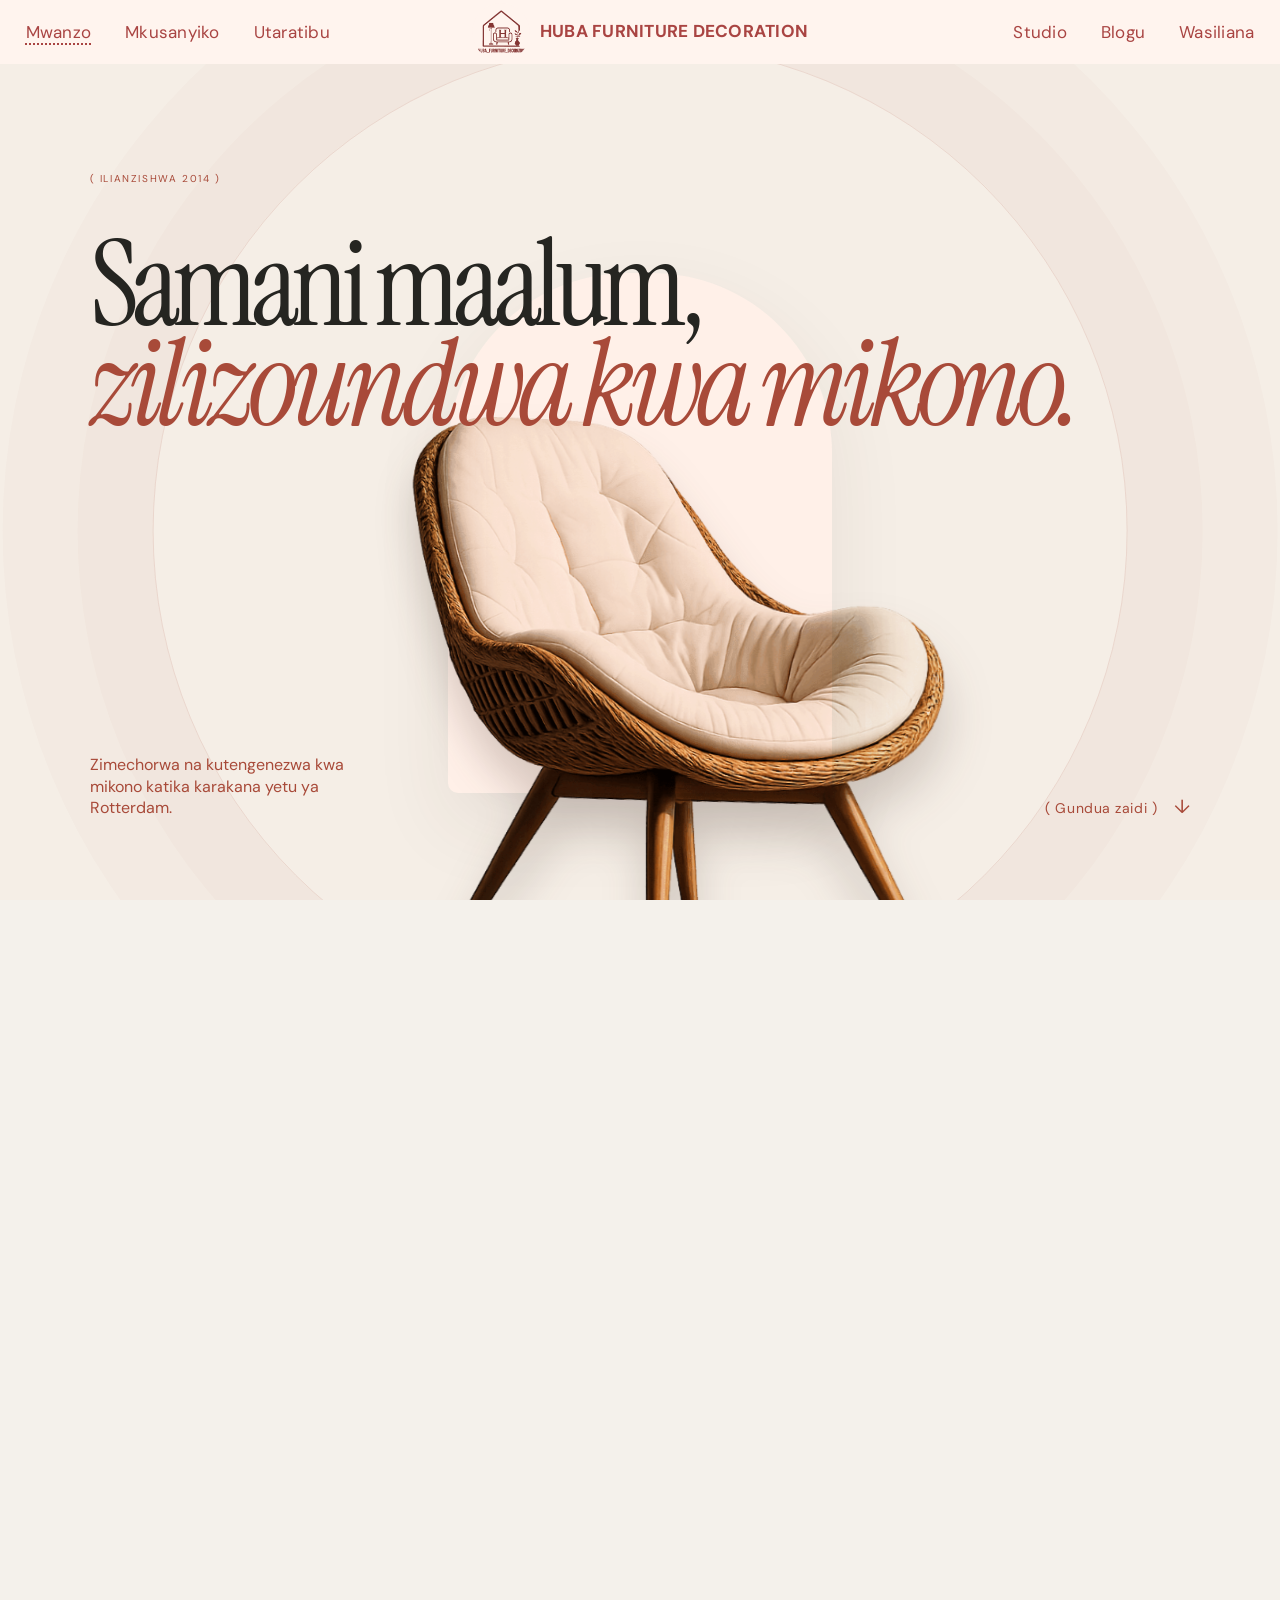
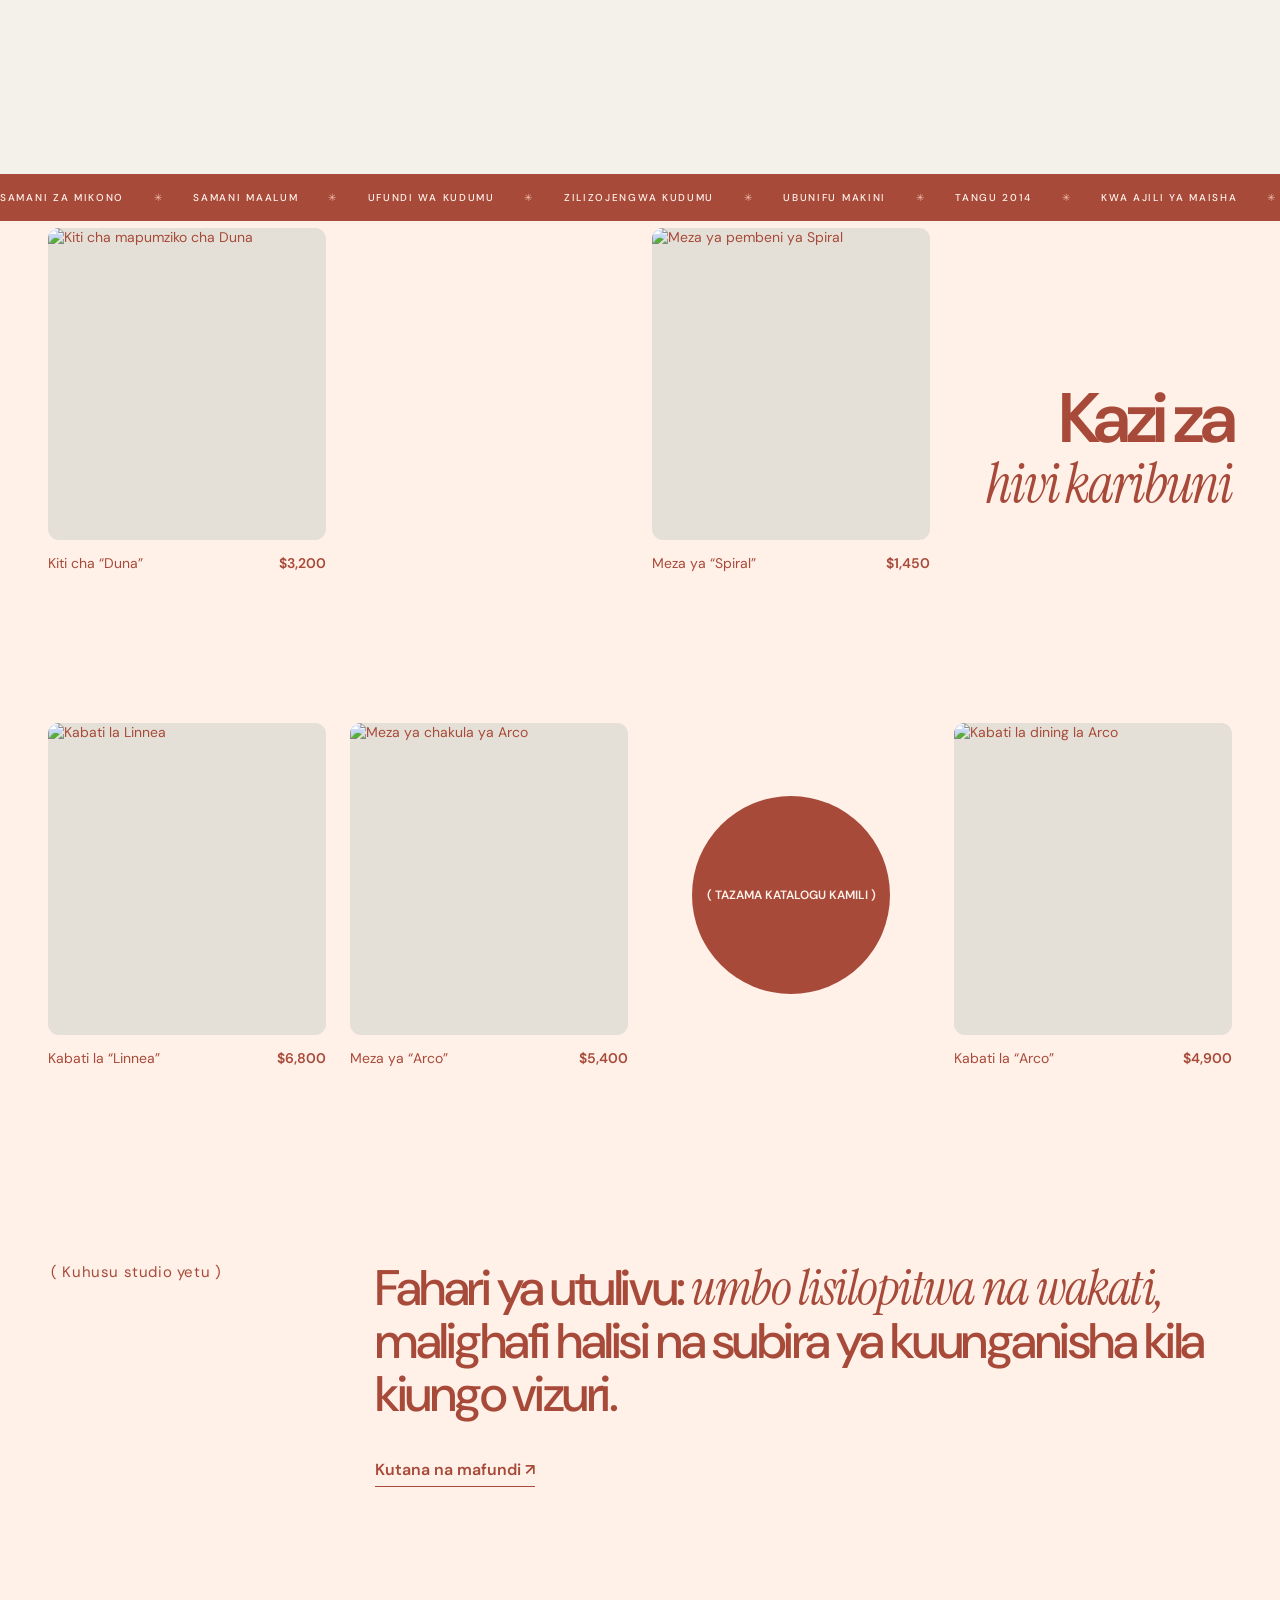
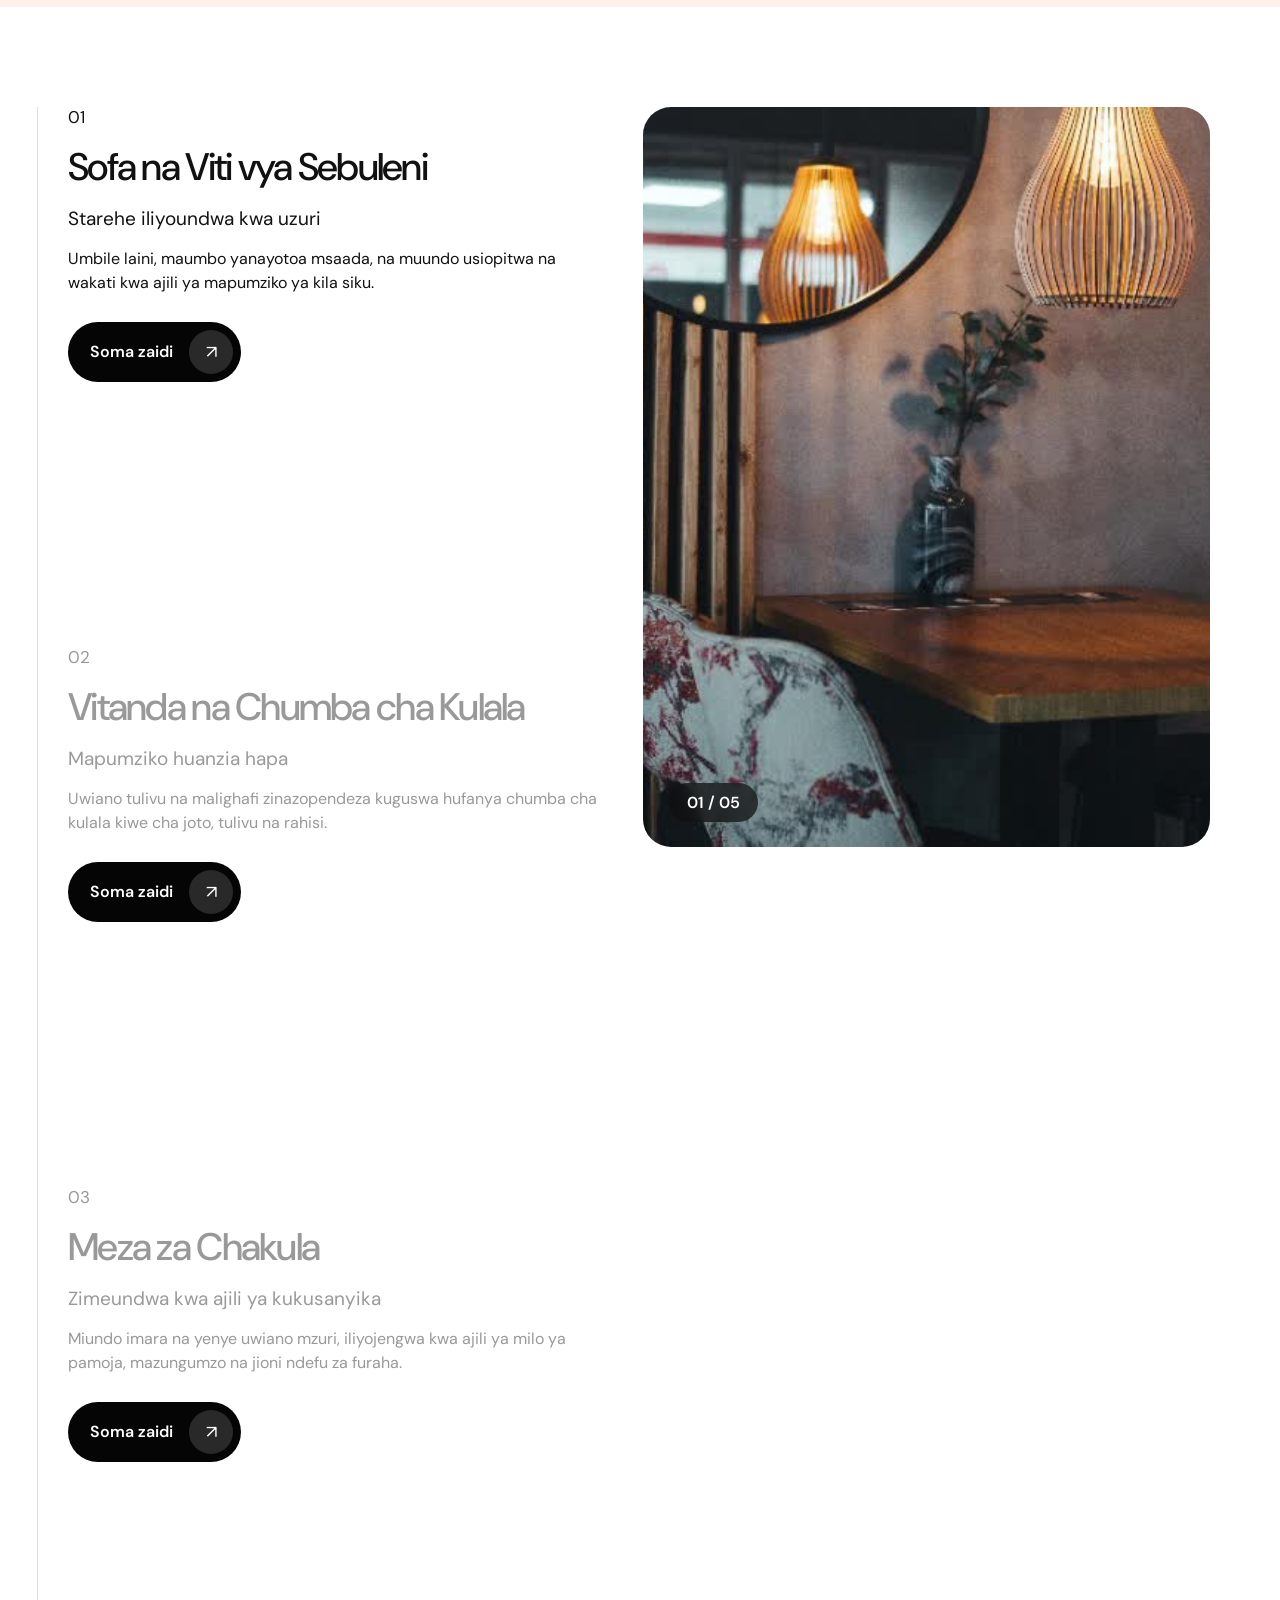
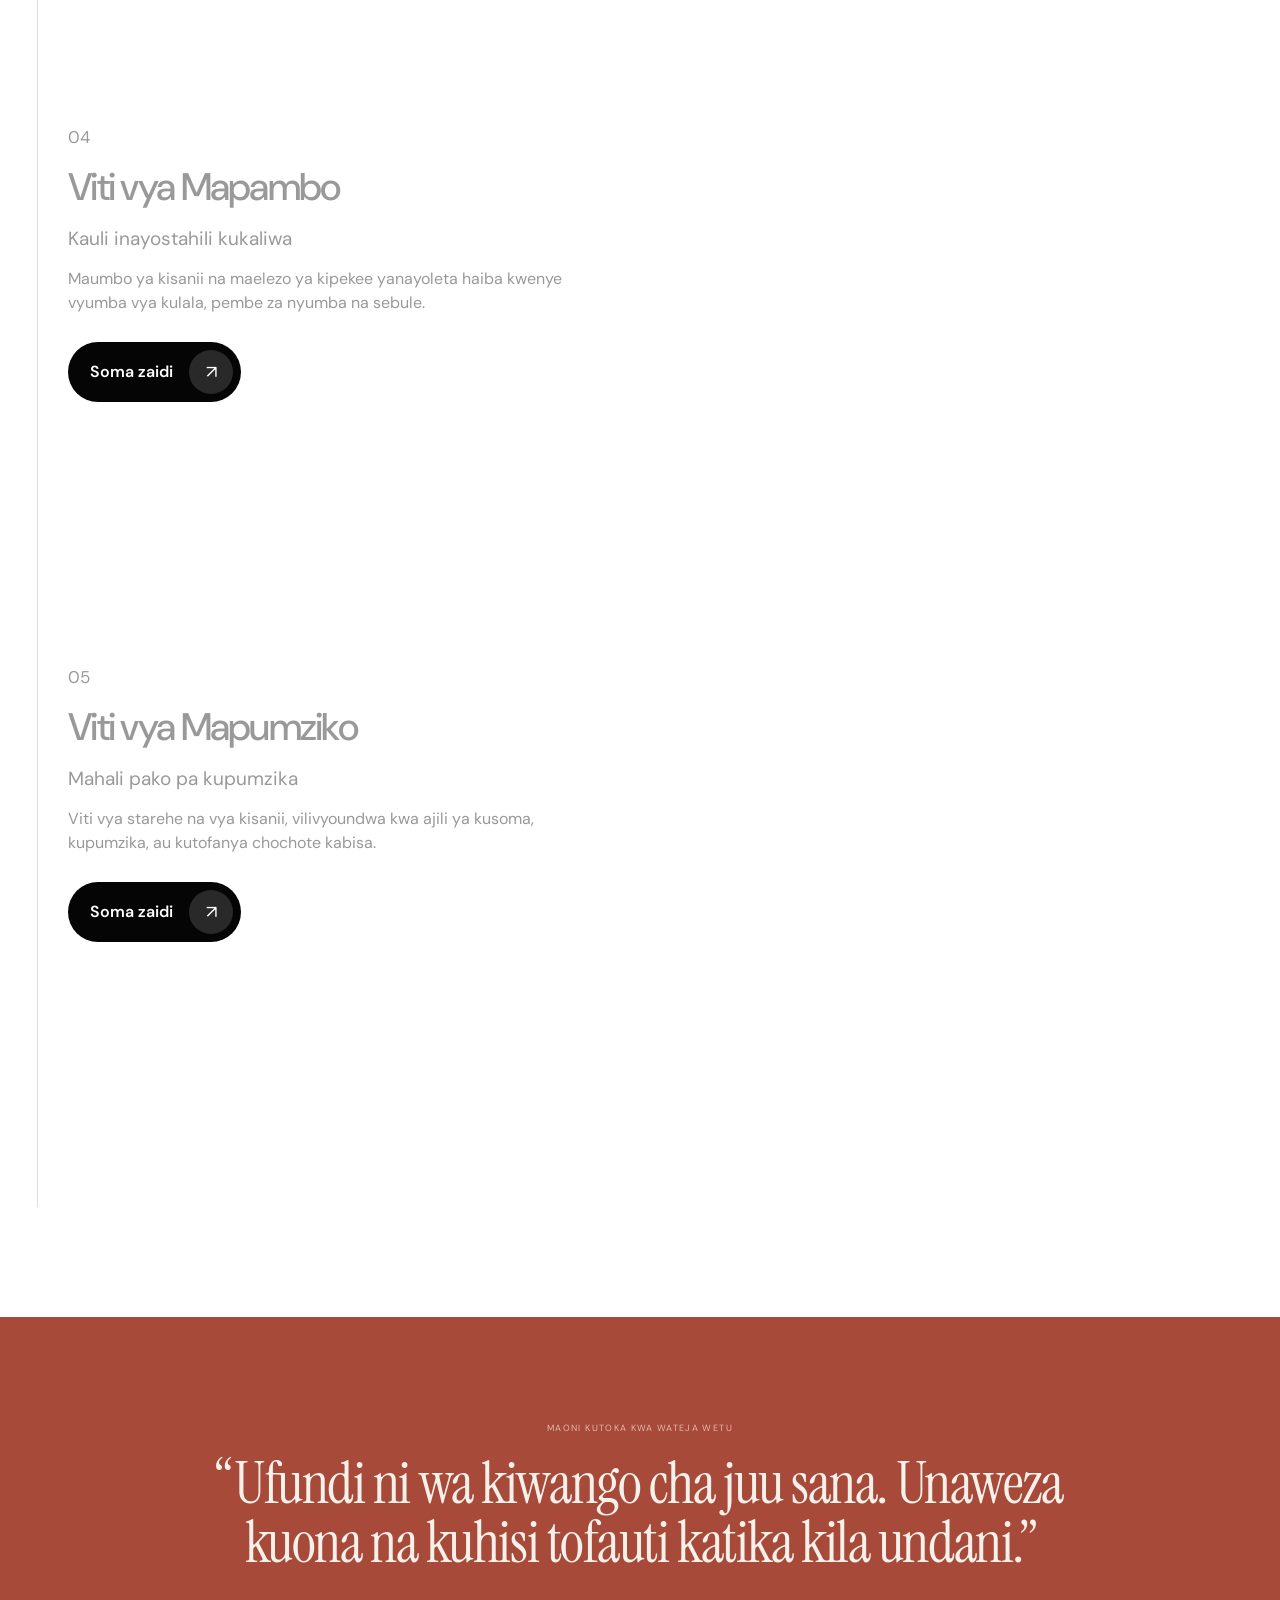
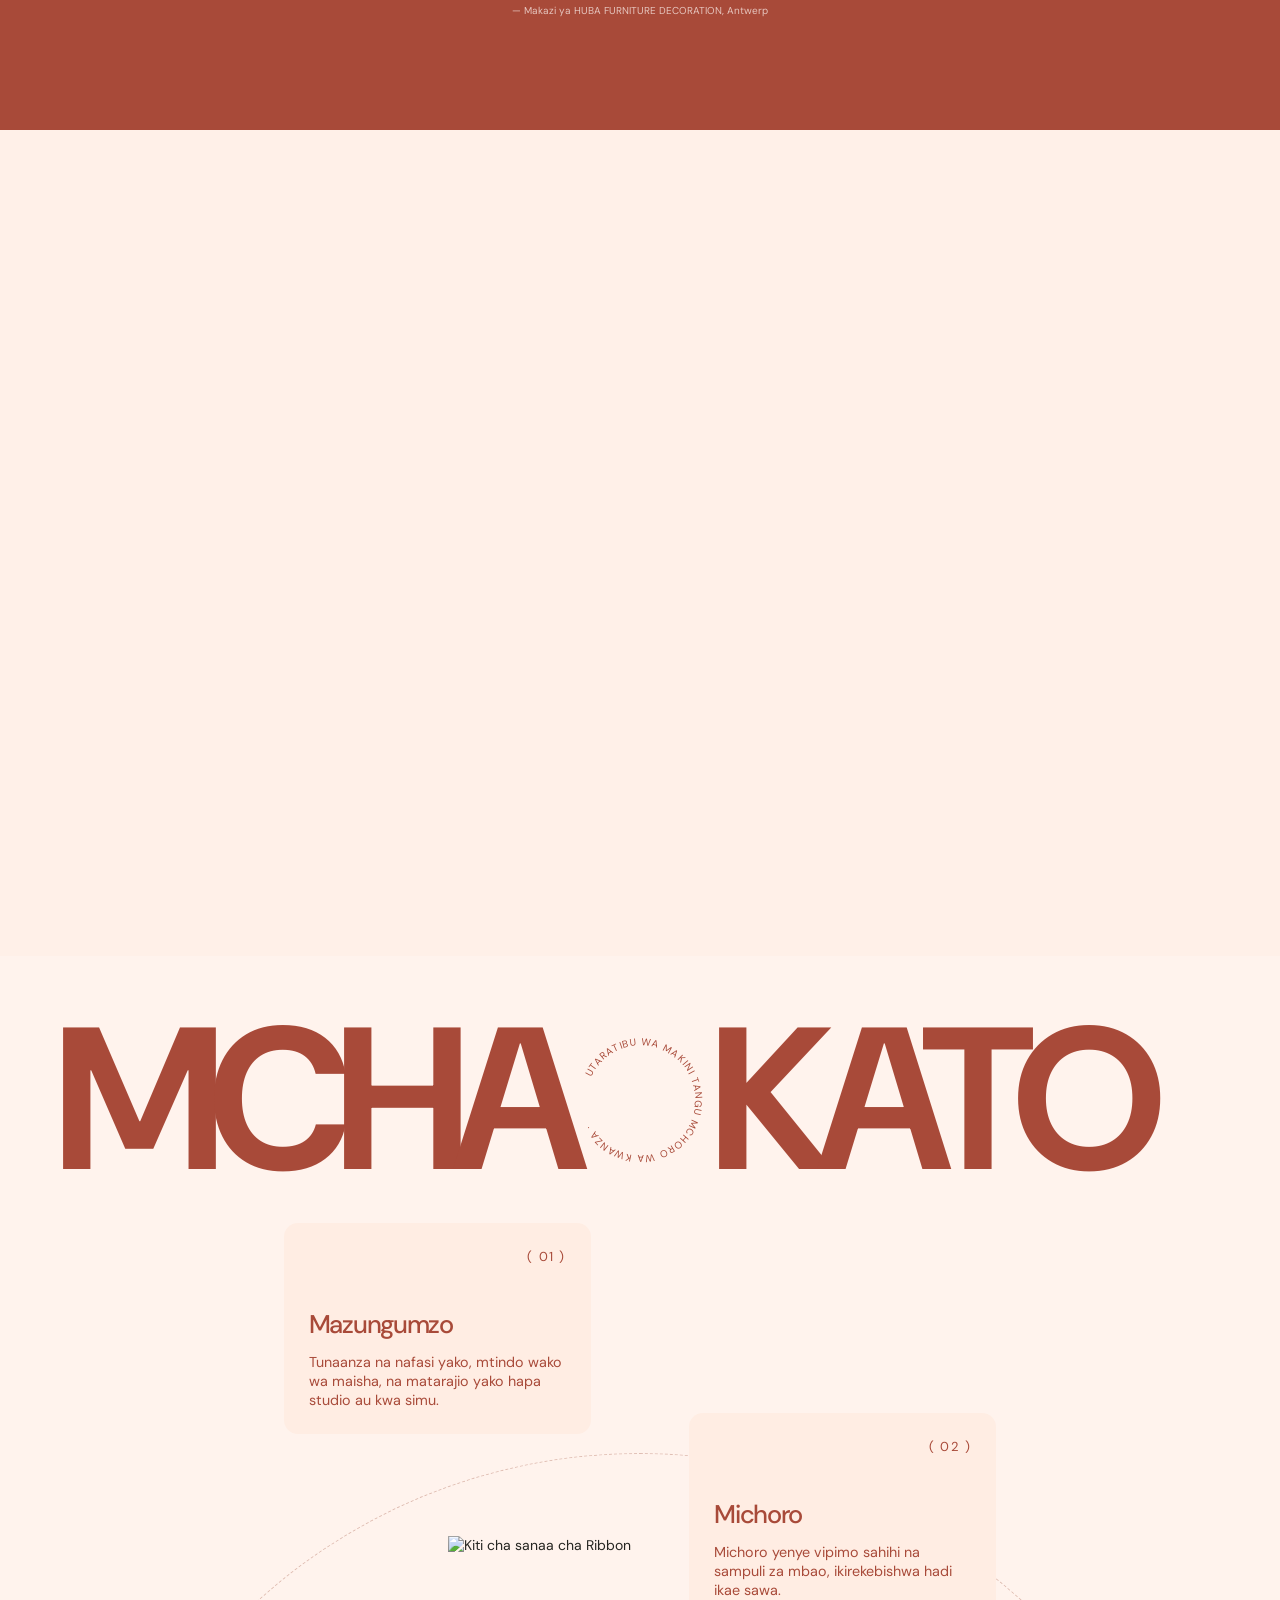
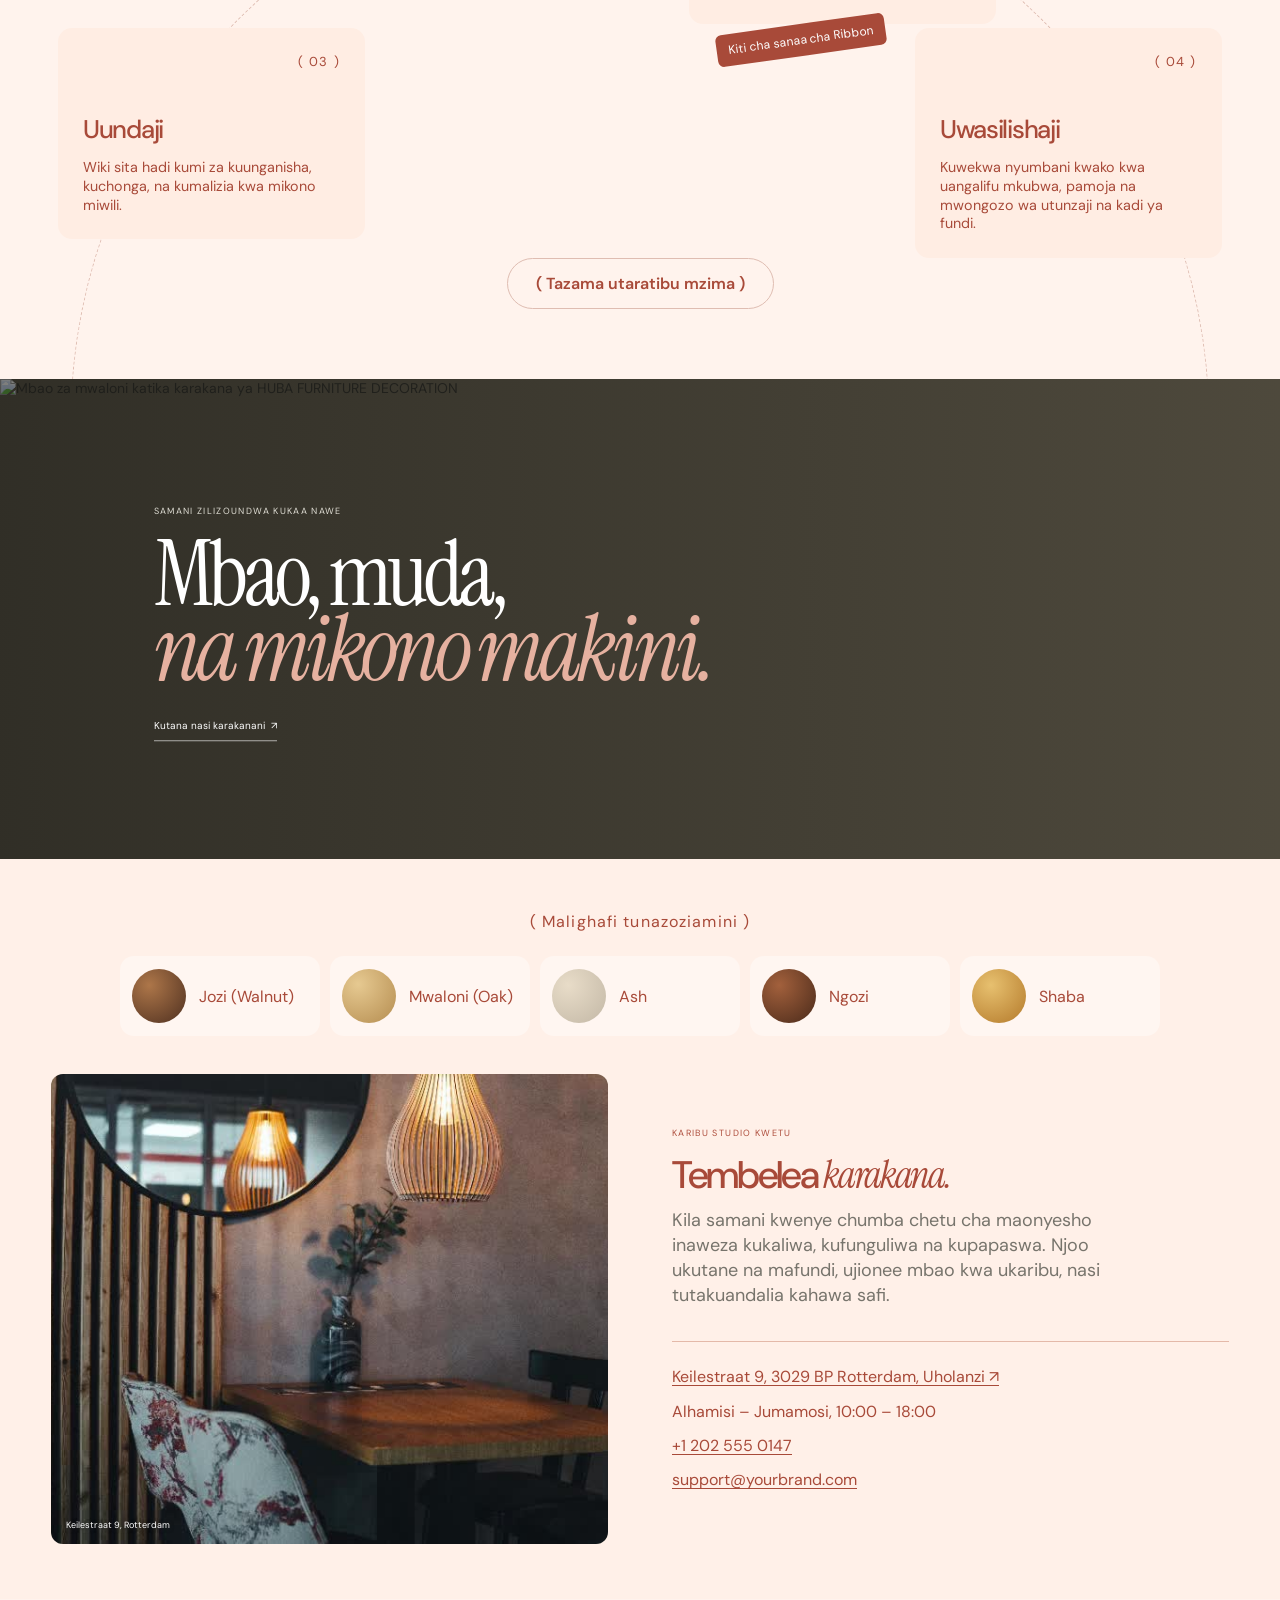
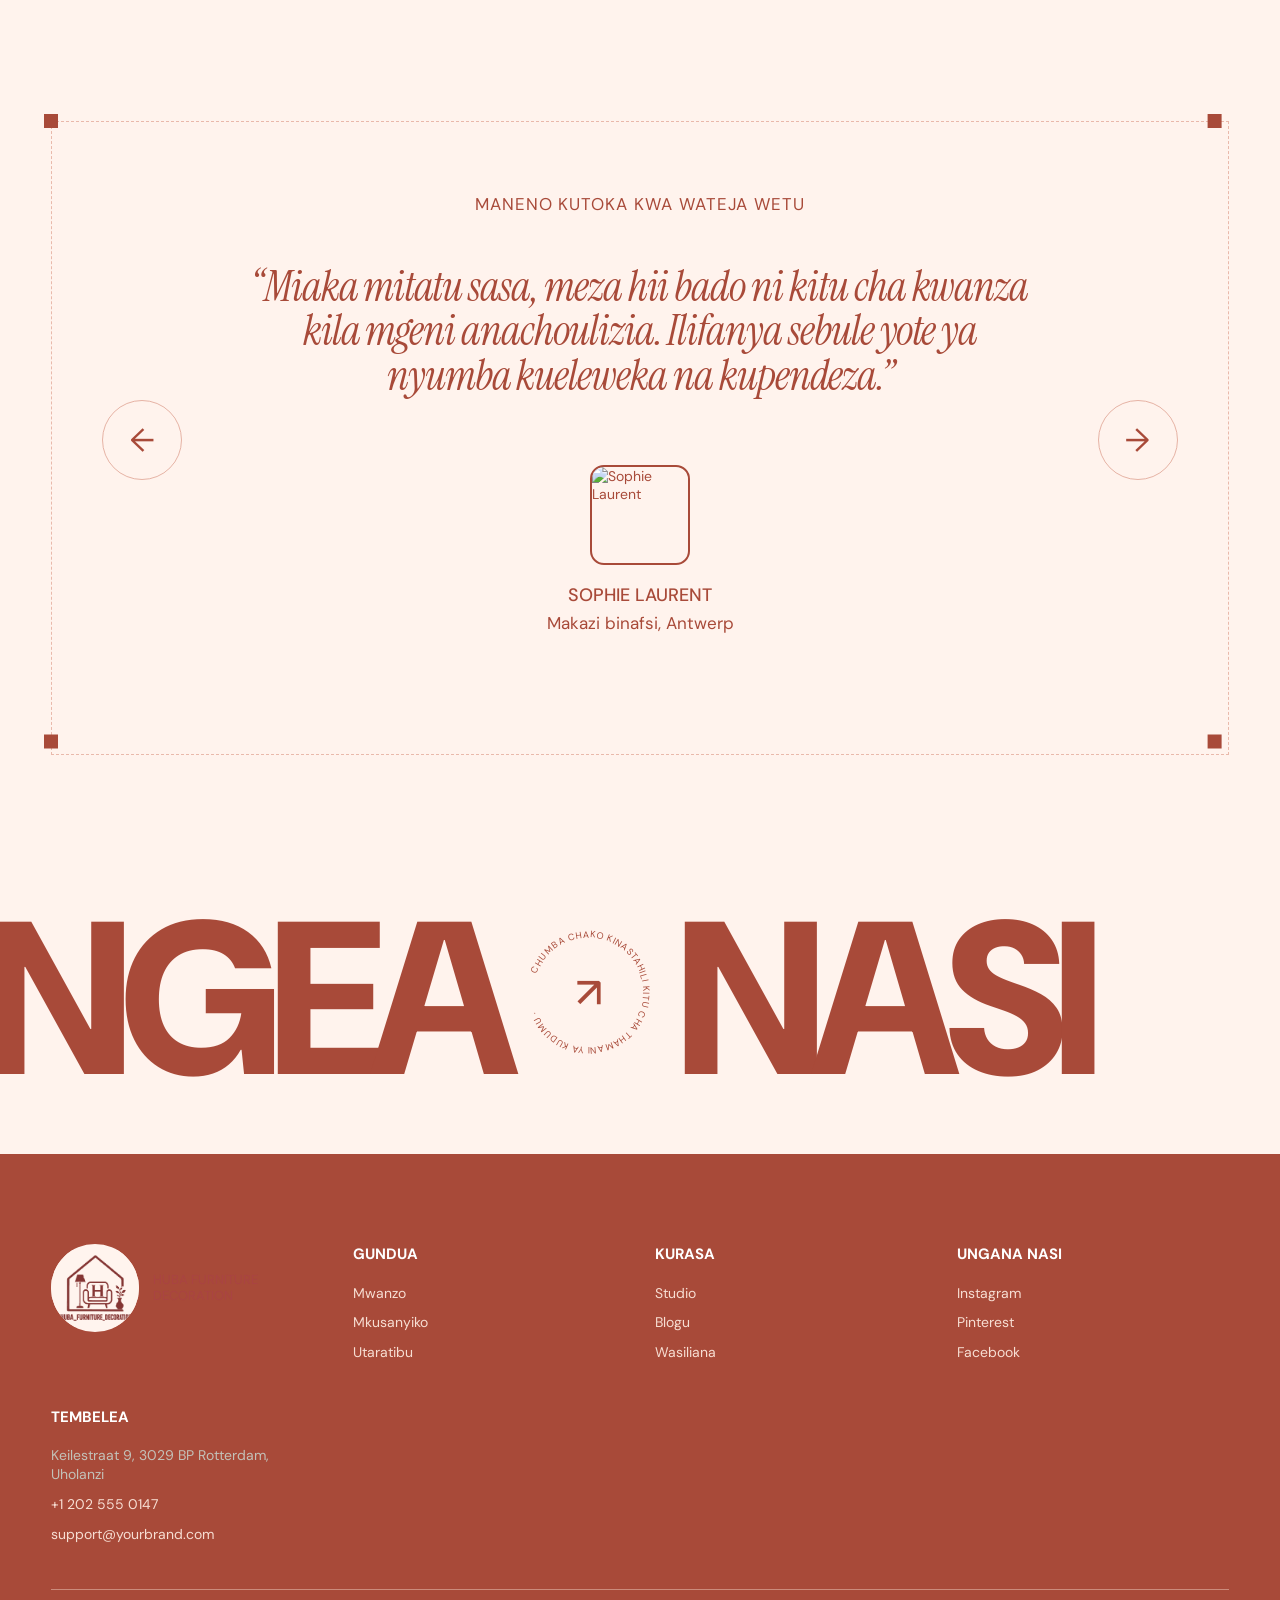
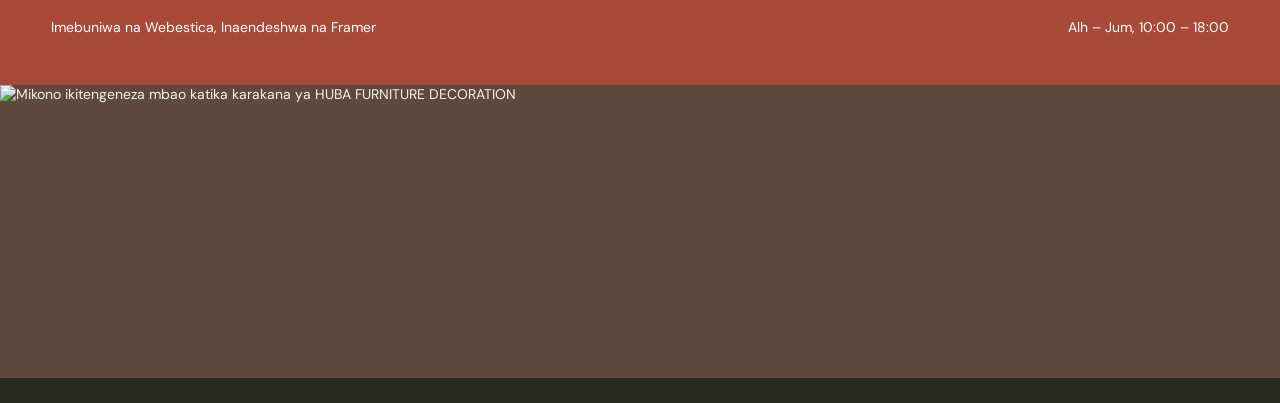
==== commit 1d6d427b: "Add category scroll section with circular photo reveal below the About text - Restore the list + sti" ====
--- a/index.html
+++ b/index.html
@@ -59,6 +59,23 @@
         </div>
       </section>
 
+      <section class="catalogue section-wrap" id="catalogue" aria-label="Aina za samani zetu">
+        <div class="room-scroll">
+          <div class="room-list">
+            <article class="room-copy is-active" data-room="0"><span>01</span><h3>Sofa na Viti vya Sebuleni</h3><h4>Starehe iliyoundwa kwa uzuri</h4><p>Umbile laini, maumbo yanayotoa msaada, na muundo usiopitwa na wakati kwa ajili ya mapumziko ya kila siku.</p><a href="./work.html?category=sofas">Soma zaidi <b>↗</b></a></article>
+            <article class="room-copy" data-room="1"><span>02</span><h3>Vitanda na Chumba cha Kulala</h3><h4>Mapumziko huanzia hapa</h4><p>Uwiano tulivu na malighafi zinazopendeza kuguswa hufanya chumba cha kulala kiwe cha joto, tulivu na rahisi.</p><a href="./work.html?category=beds">Soma zaidi <b>↗</b></a></article>
+            <article class="room-copy" data-room="2"><span>03</span><h3>Meza za Chakula</h3><h4>Zimeundwa kwa ajili ya kukusanyika</h4><p>Miundo imara na yenye uwiano mzuri, iliyojengwa kwa ajili ya milo ya pamoja, mazungumzo na jioni ndefu za furaha.</p><a href="./work.html?category=tables">Soma zaidi <b>↗</b></a></article>
+            <article class="room-copy" data-room="3"><span>04</span><h3>Viti vya Mapambo</h3><h4>Kauli inayostahili kukaliwa</h4><p>Maumbo ya kisanii na maelezo ya kipekee yanayoleta haiba kwenye vyumba vya kulala, pembe za nyumba na sebule.</p><a href="./work.html?category=chair">Soma zaidi <b>↗</b></a></article>
+            <article class="room-copy" data-room="4"><span>05</span><h3>Viti vya Mapumziko</h3><h4>Mahali pako pa kupumzika</h4><p>Viti vya starehe na vya kisanii, vilivyoundwa kwa ajili ya kusoma, kupumzika, au kutofanya chochote kabisa.</p><a href="./work.html?category=chair">Soma zaidi <b>↗</b></a></article>
+          </div>
+          <div class="room-visual">
+            <img id="room-image" class="room-image" src="./assets/sofas.jpg" alt="Sofa laini ya rangi ya pembe katika sebule angavu" />
+            <img id="room-image-next" class="room-image" alt="" aria-hidden="true" />
+            <span id="room-count" aria-live="polite">01 / 05</span>
+          </div>
+        </div>
+      </section>
+
       <section class="quote-band"><span class="eyebrow">Maoni kutoka kwa wateja wetu</span><blockquote>“Ufundi ni wa kiwango cha juu sana. Unaweza kuona na kuhisi tofauti katika kila undani.”</blockquote><span class="quote-by">— Makazi ya HUBA FURNITURE DECORATION, Antwerp</span></section>
 
       <section class="showcase" id="showcase" aria-label="Maonyesho ya kiti cha mapumziko">
--- a/site.css
+++ b/site.css
@@ -251,3 +251,11 @@
 
 /* Keep anchor jumps clear of the sticky header */
 html { scroll-padding-top: 64px; }
+
+/* ---------- Category scroll section (list + photo revealed through a circle) ---------- */
+.catalogue.section-wrap { padding-top: 100px; padding-bottom: 110px; }
+.room-visual { top: 84px; height: min(calc(100vh - 108px), 740px); }
+.room-visual .room-image { position: absolute; inset: 0; opacity: 1; transform: none; transition: none; will-change: clip-path; }
+.room-visual > span { z-index: 3; }
+.room-copy { transition: color .45s ease; }
+@media (max-width: 620px) { .catalogue.section-wrap { padding-top: 70px; padding-bottom: 80px; } .room-visual { top: 68px; height: 78vw; } }
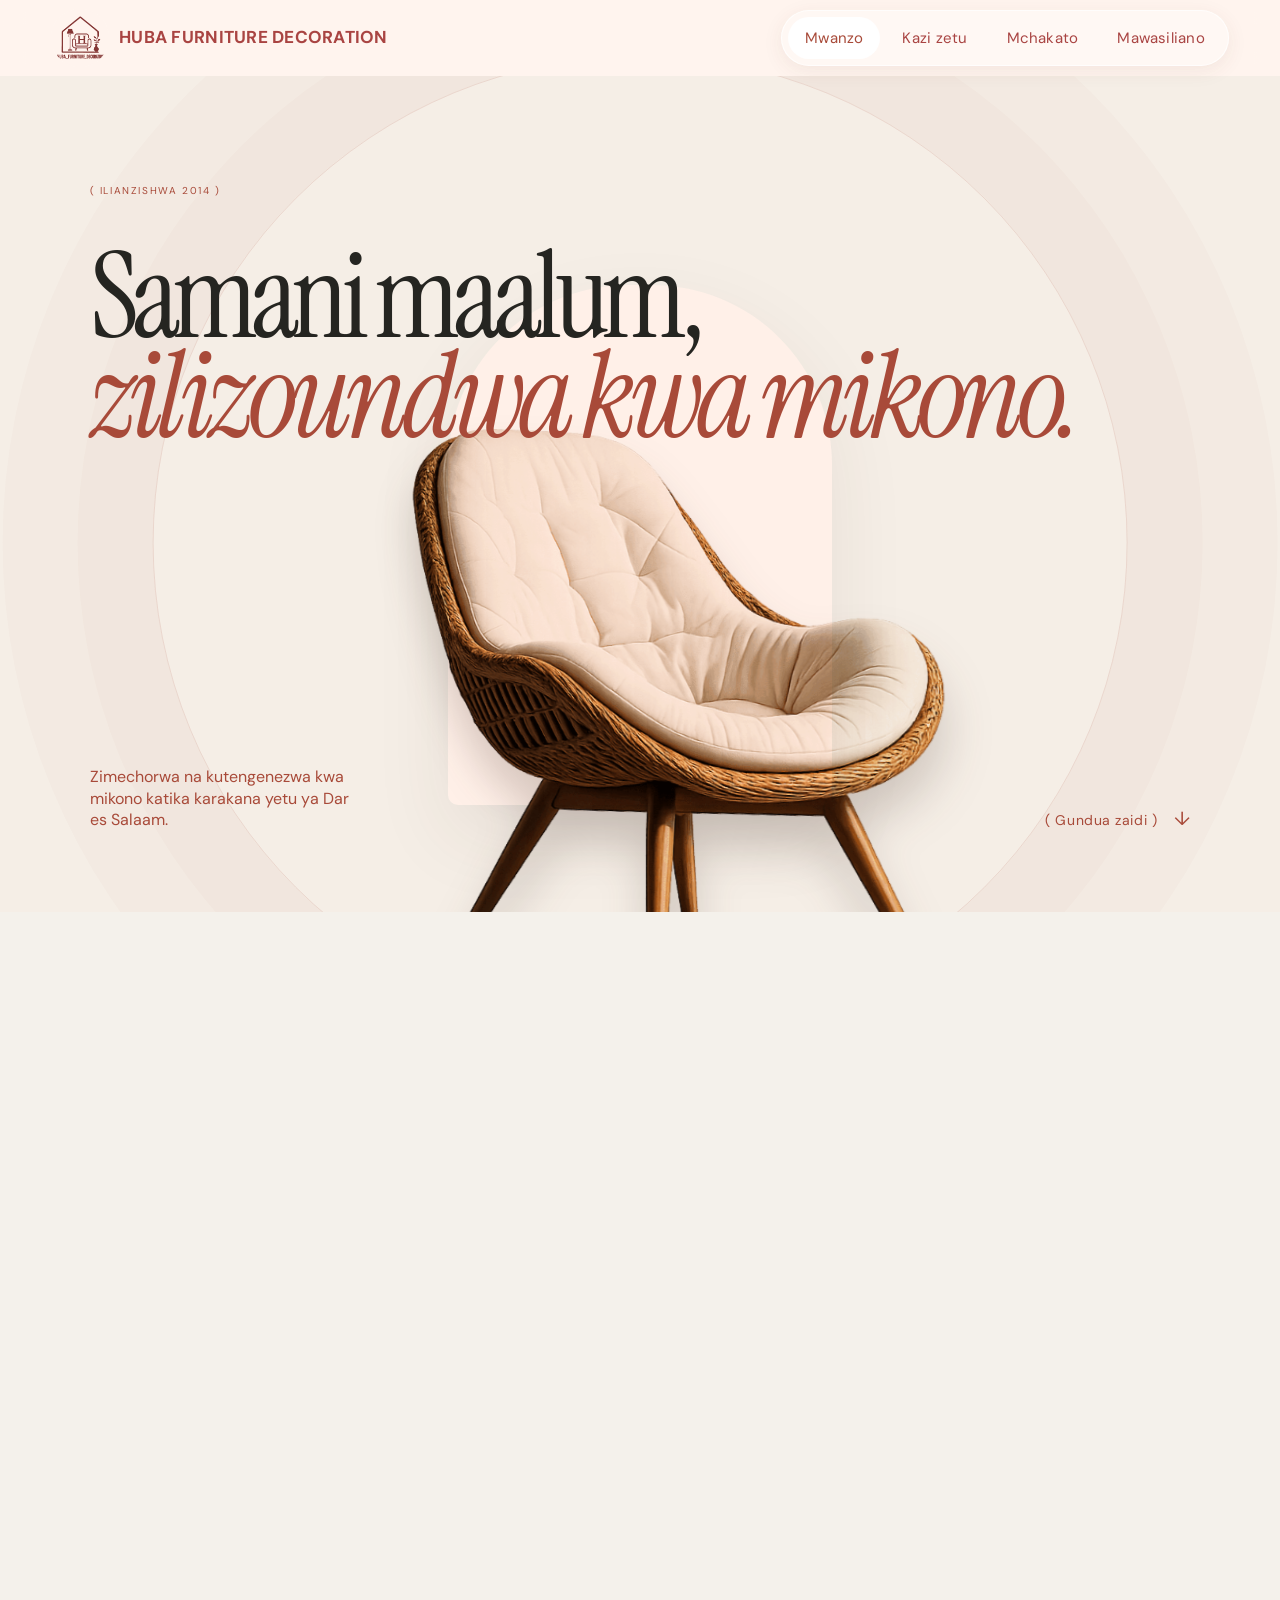
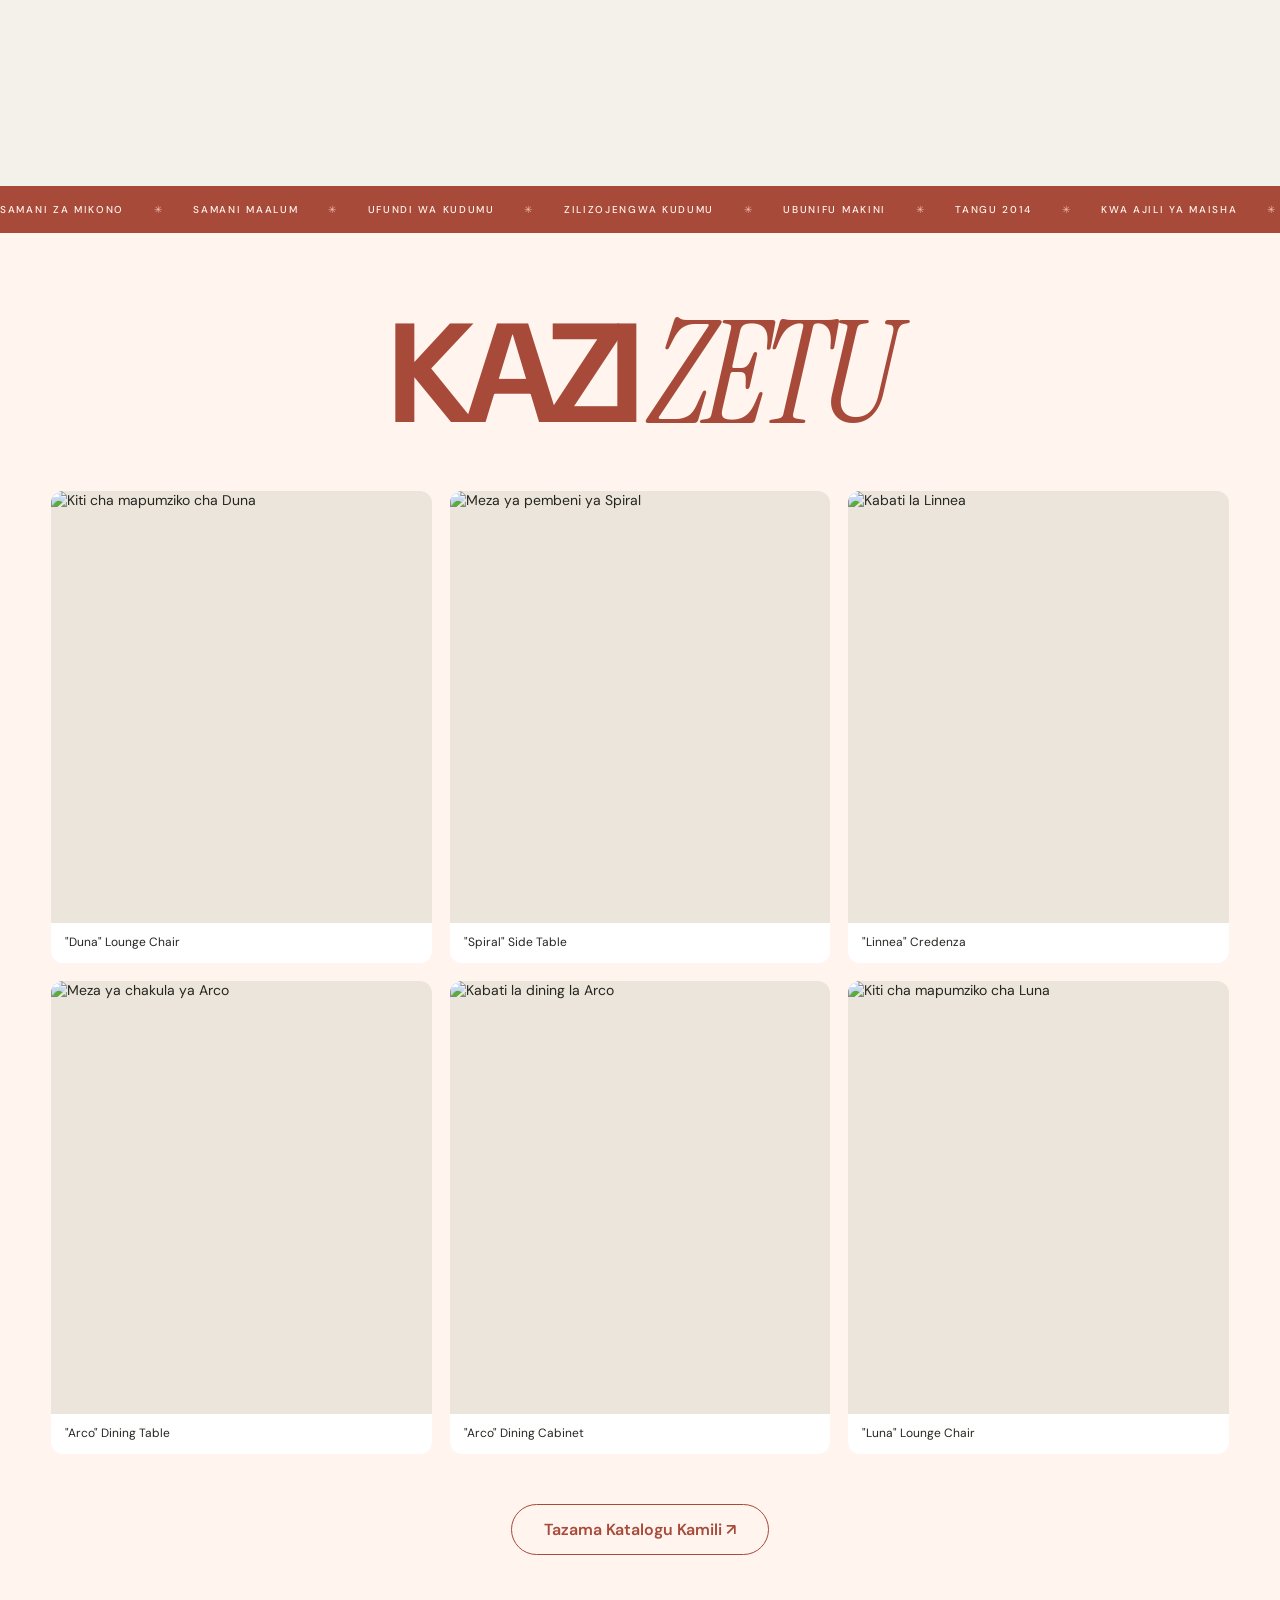
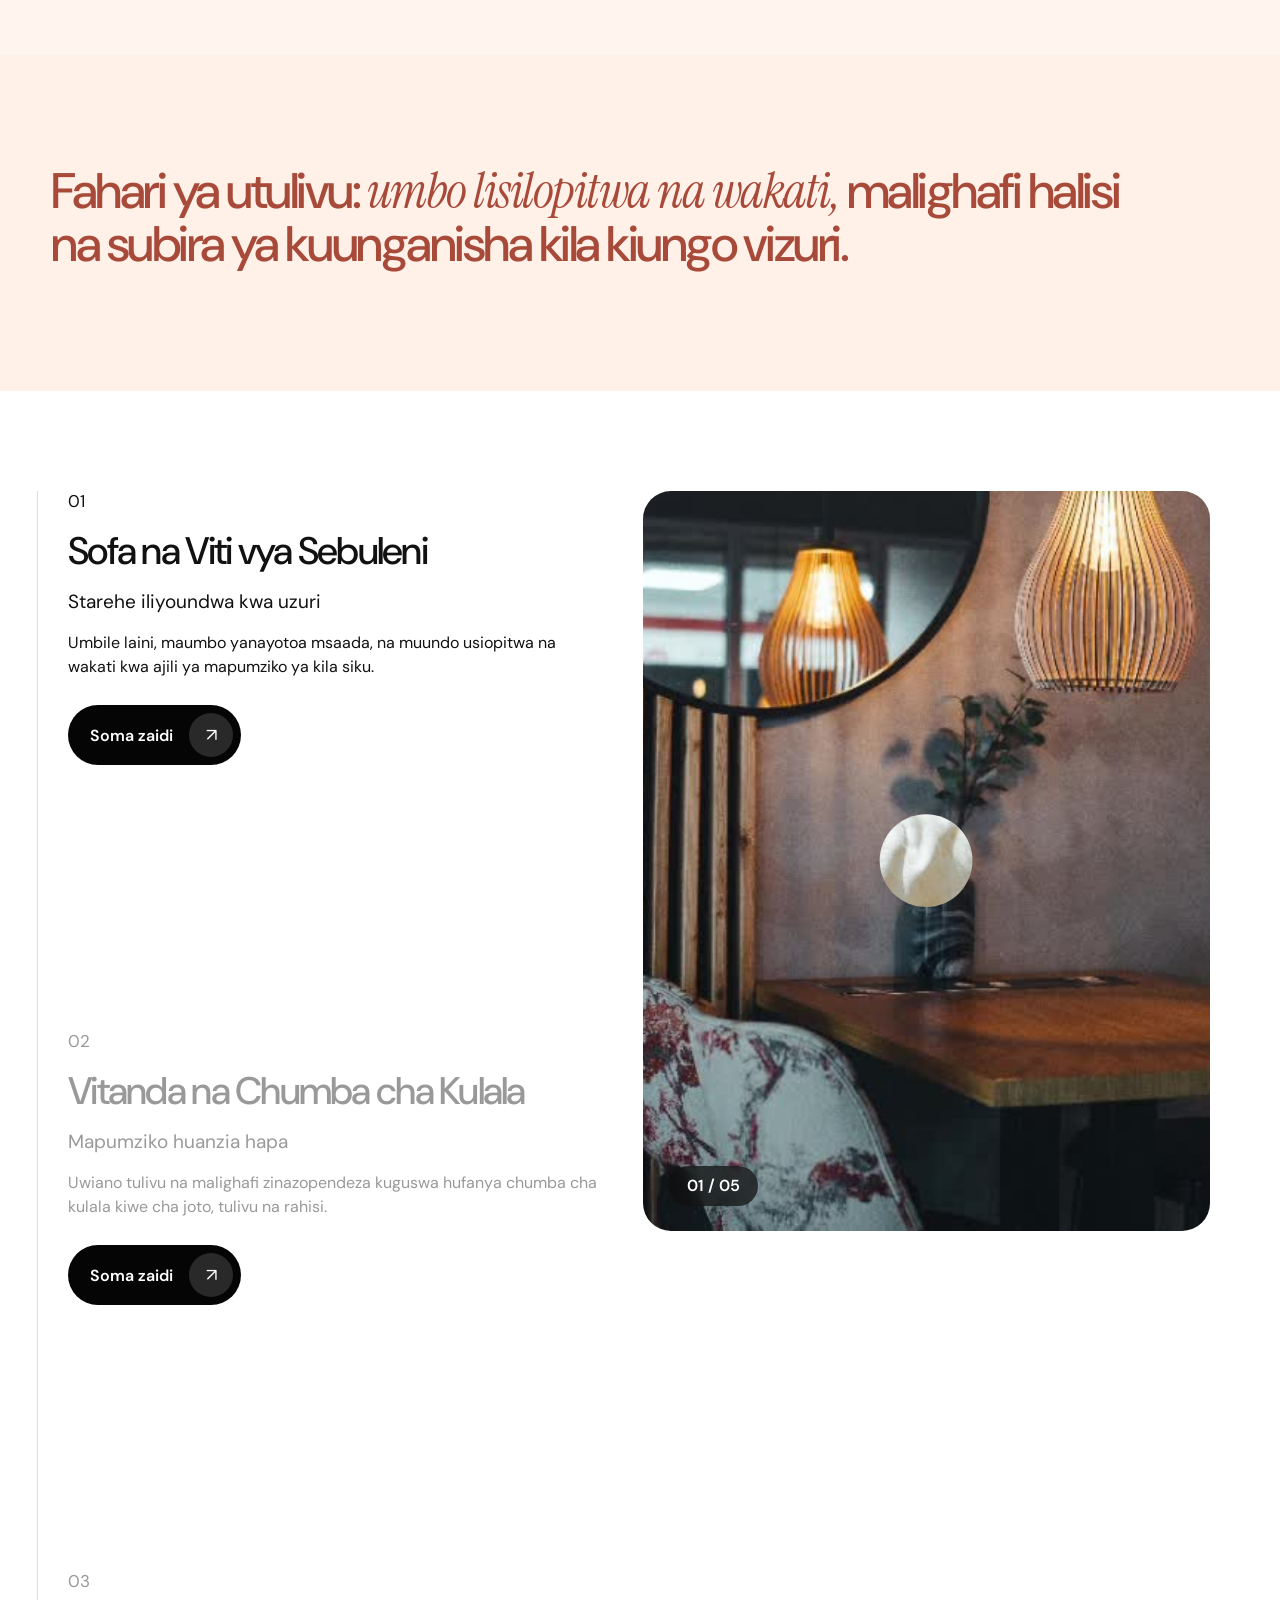
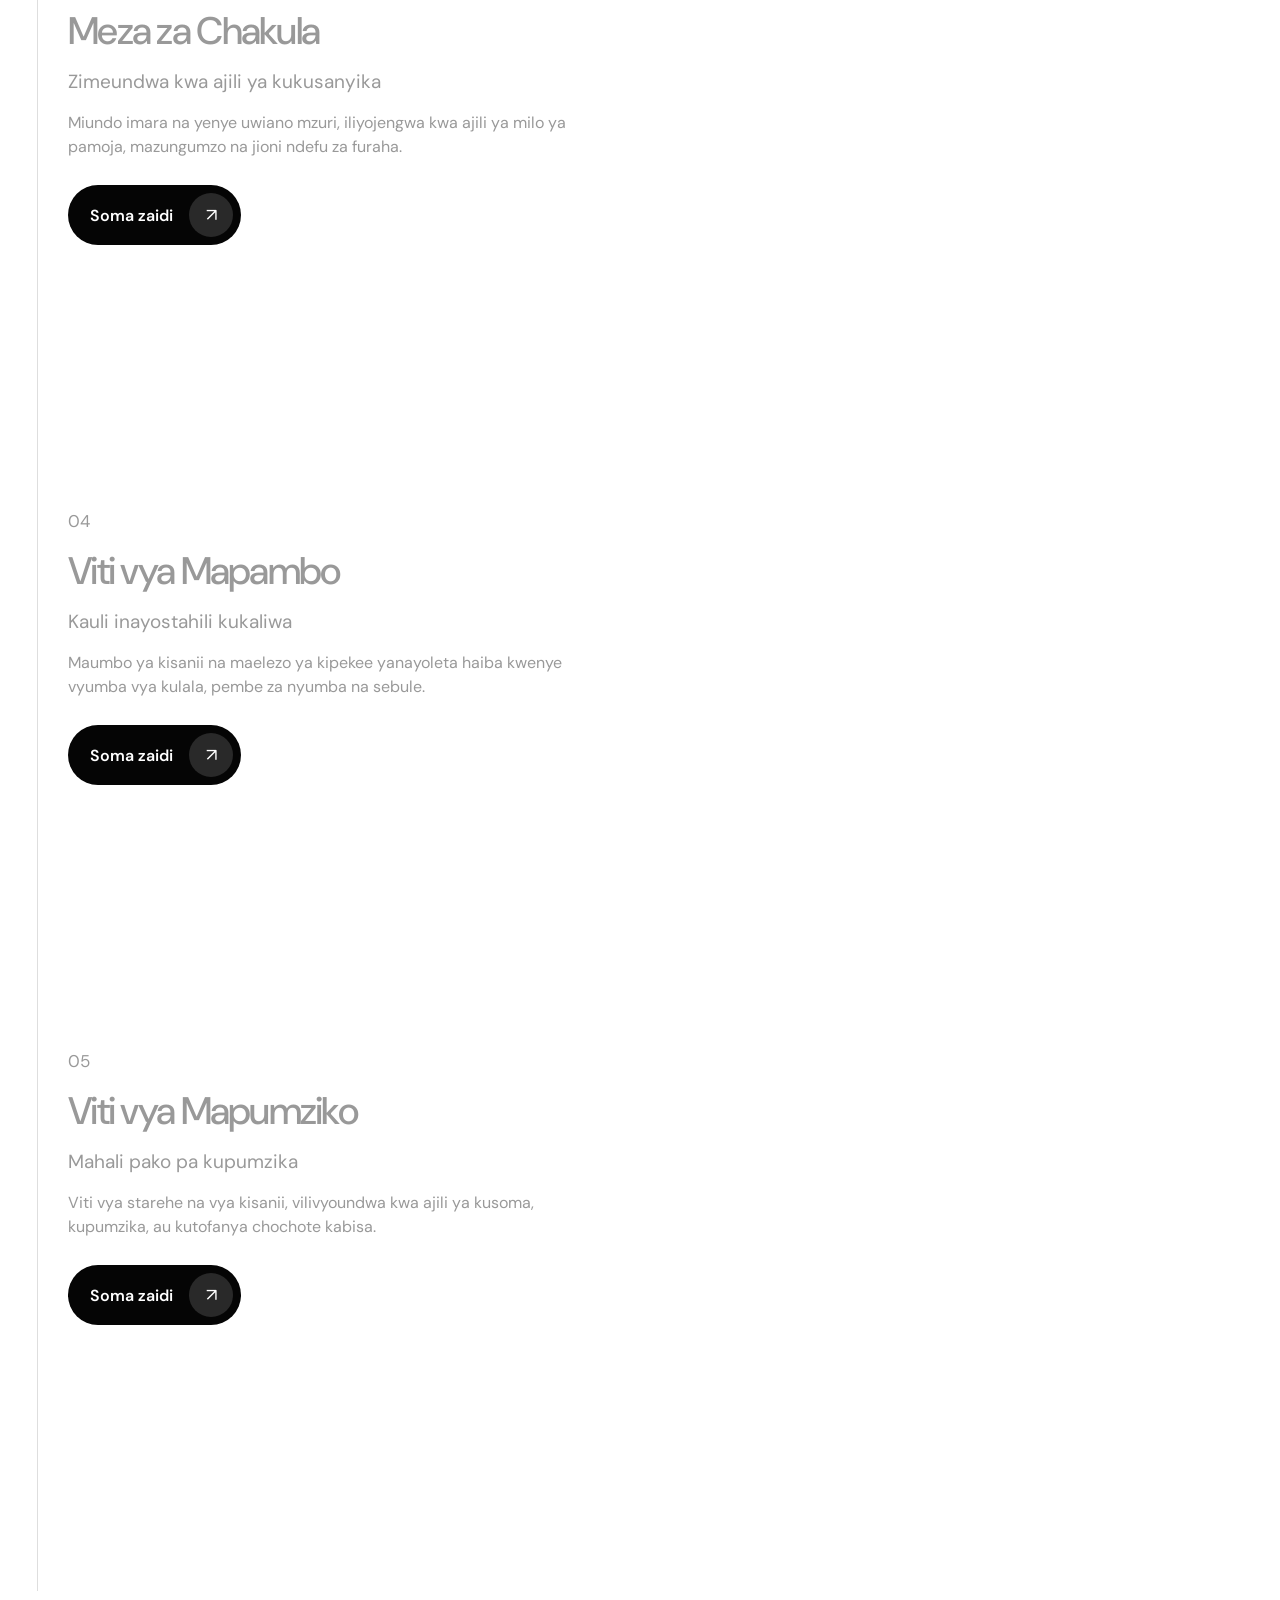
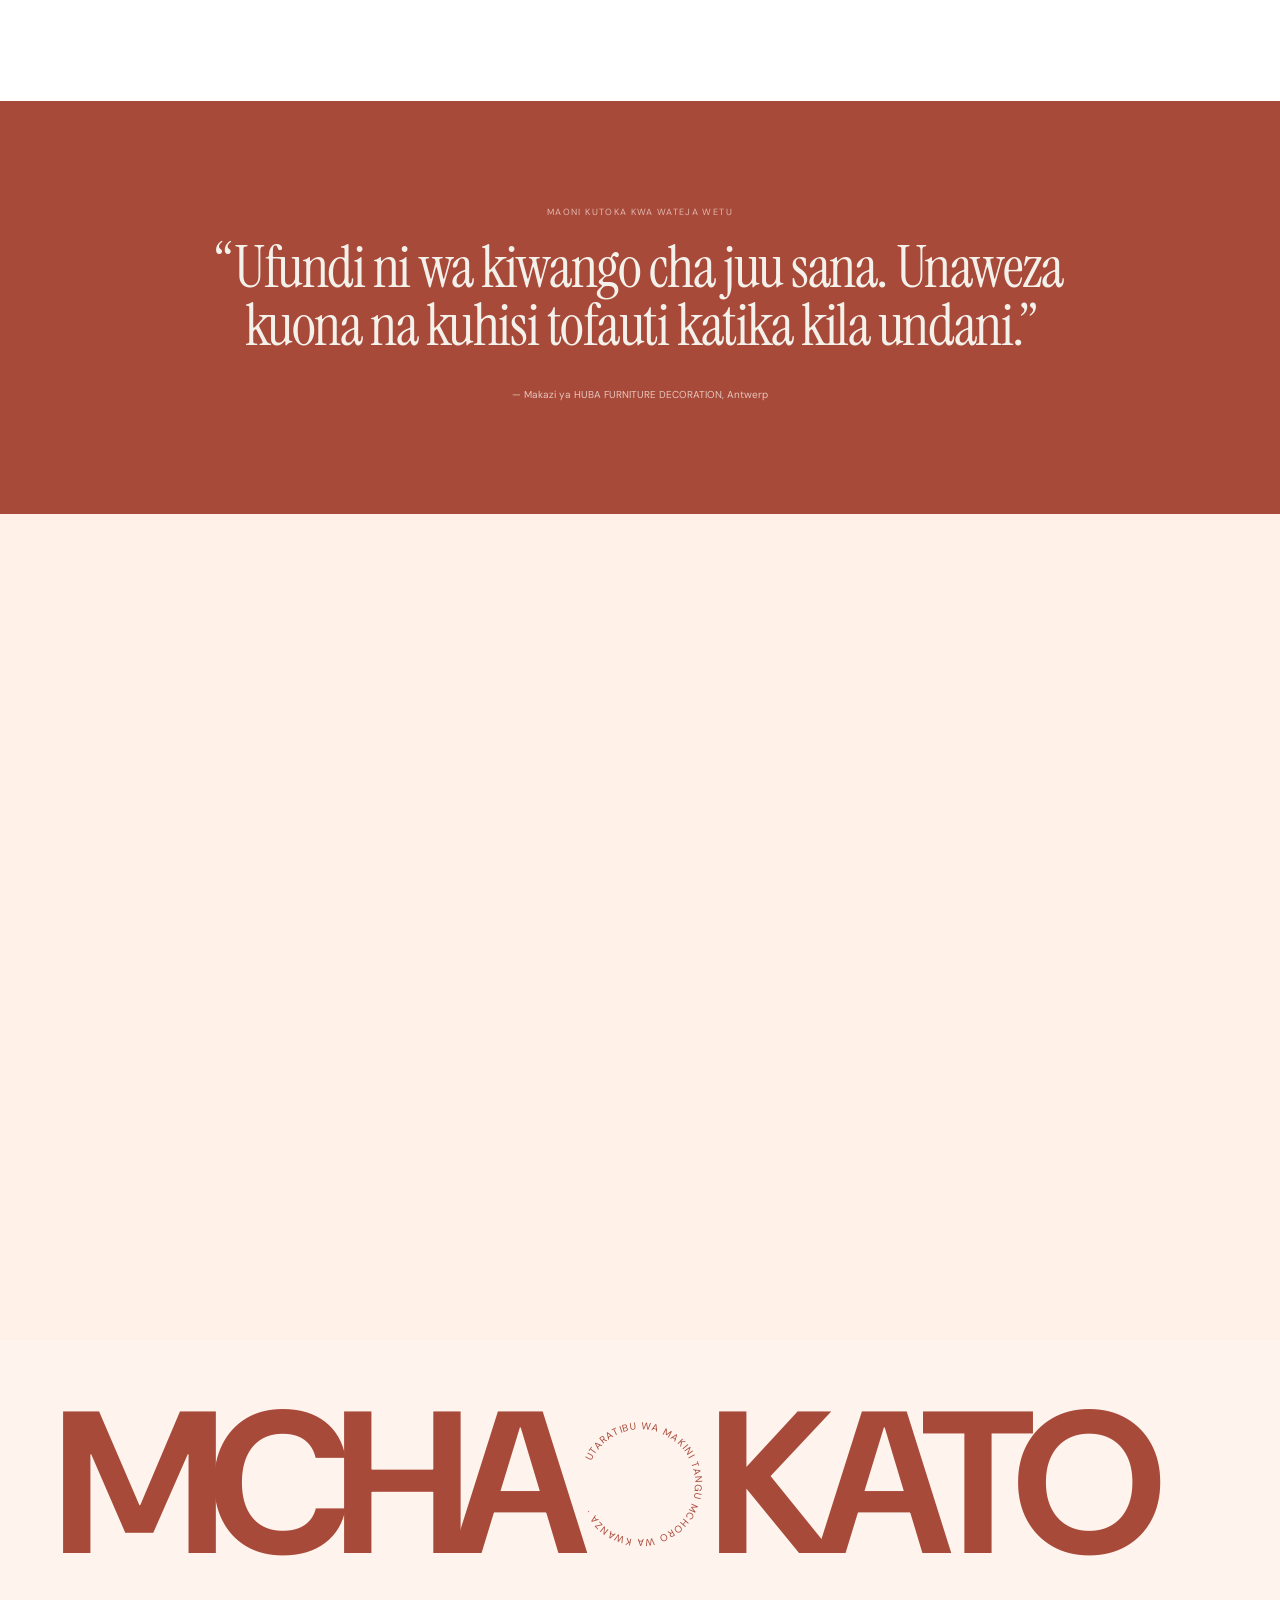
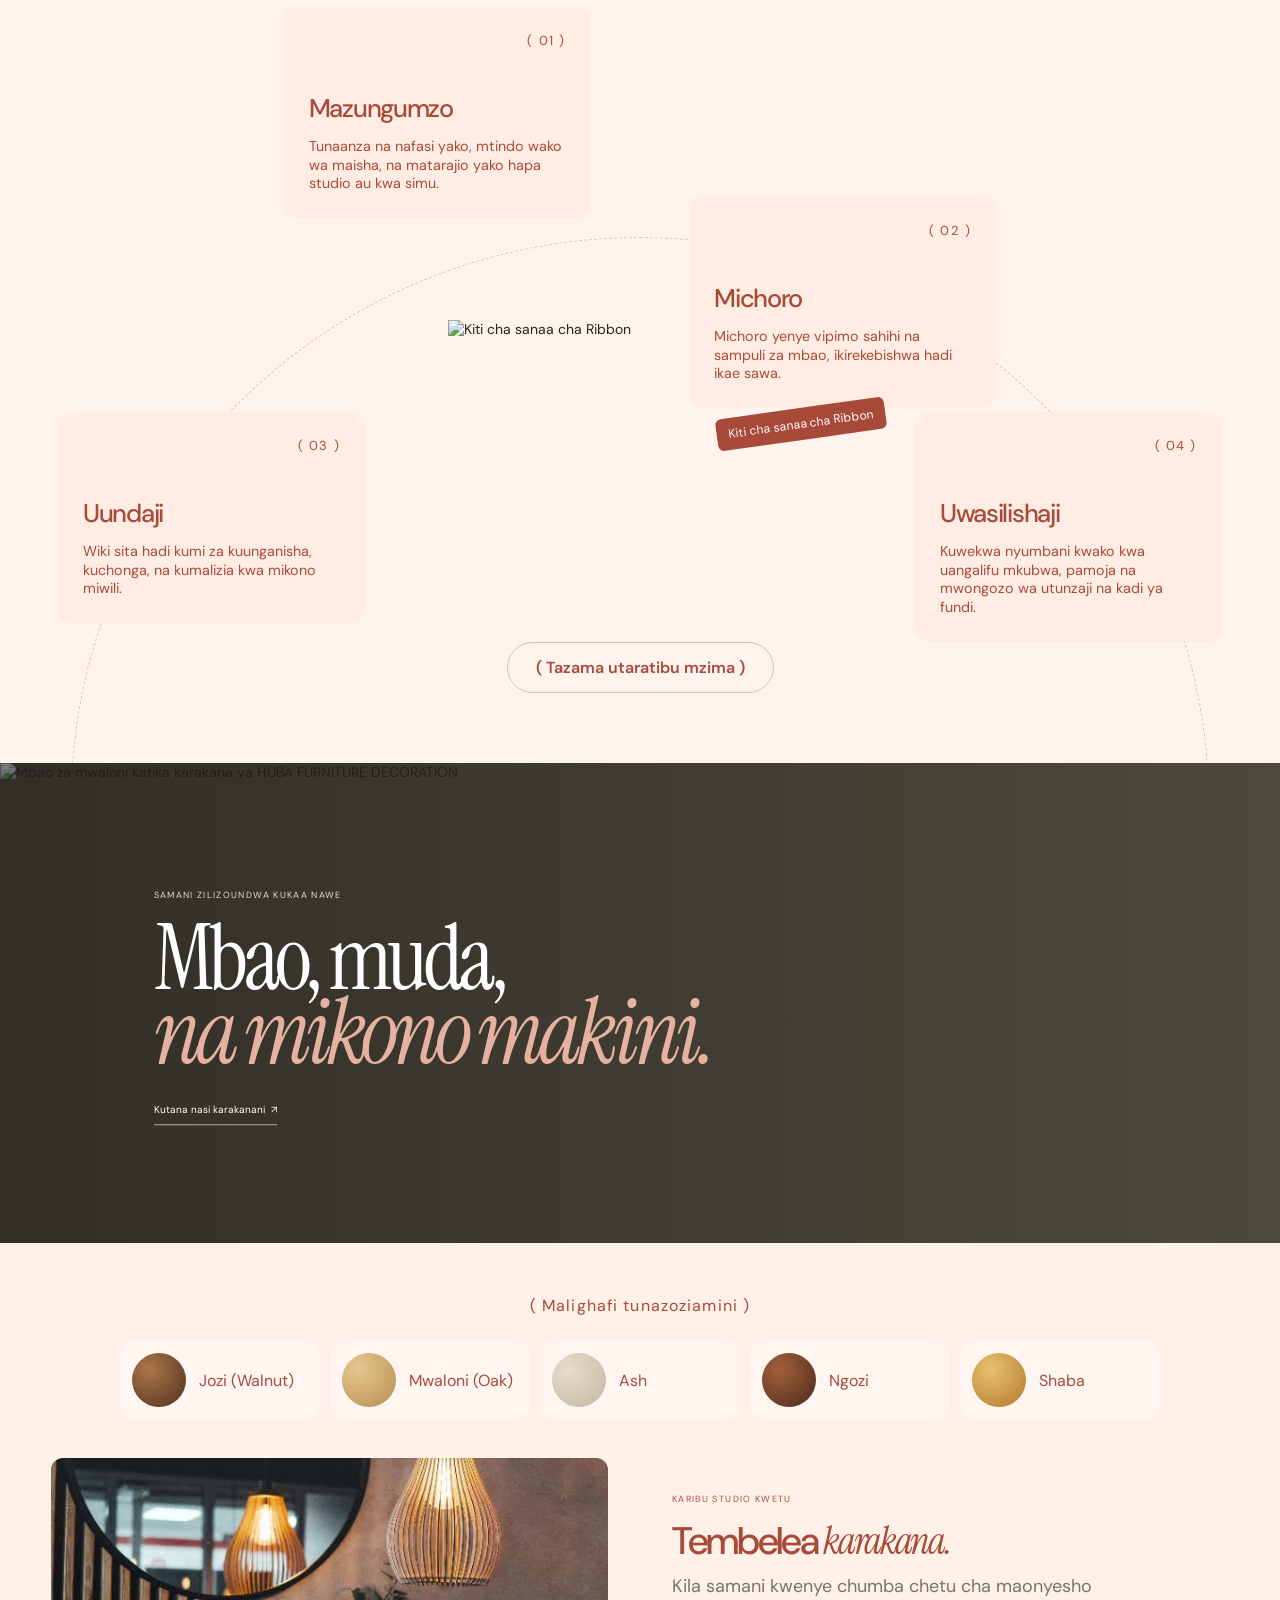
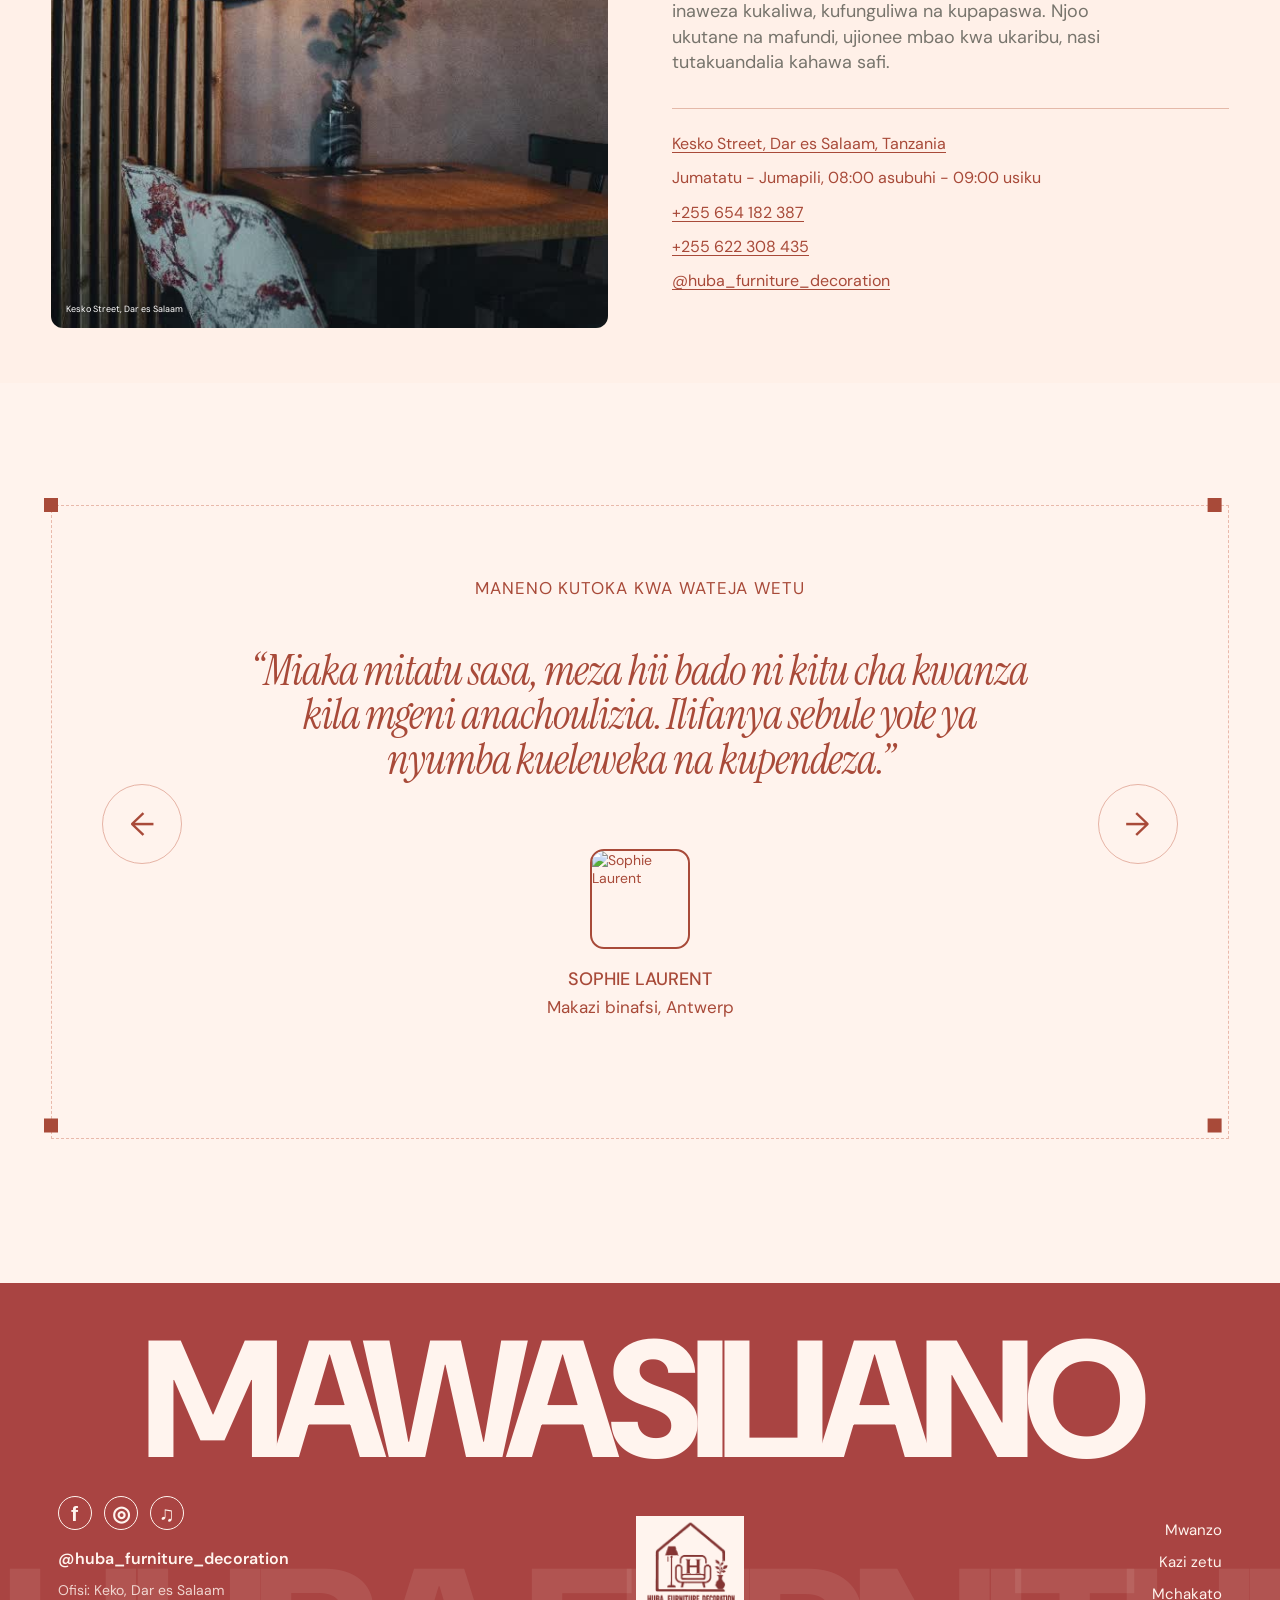
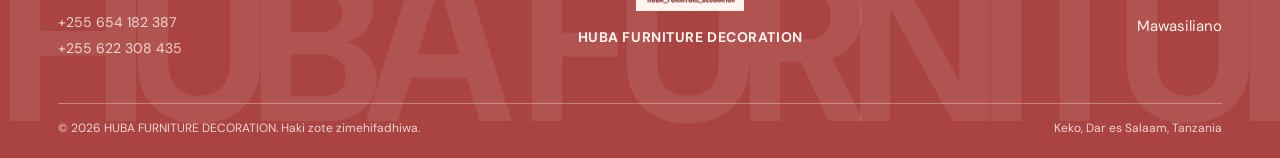
==== commit 5b38a987: "Expand the Swahili furniture catalogue Add portfolio images, category filters, and detailed product " ====
--- a/index.html
+++ b/index.html
@@ -4,7 +4,7 @@
     <meta charset="utf-8" />
     <meta name="viewport" content="width=device-width, initial-scale=1" />
     <meta name="theme-color" content="#fff3ed" />
-    <meta name="description" content="Samani maalum, zilizochorwa na kutengenezwa kwa mikono katika karakana yetu ya Rotterdam." />
+    <meta name="description" content="Samani maalum zilizotengenezwa kwa mikono katika karakana yetu ya Dar es Salaam." />
     <title>HUBA FURNITURE DECORATION — Samani zilizoundwa kukaa nawe</title>
     <link rel="preconnect" href="https://framerusercontent.com" />
     <link rel="preconnect" href="https://fonts.googleapis.com" />
@@ -16,12 +16,11 @@
   <body>
     <a class="skip-link" href="#main">Nenda kwenye maudhui makuu</a>
     <header class="top-bar">
-      <nav class="top-nav" aria-label="Urambazaji mkuu"><a href="./index.html" aria-current="page">Mwanzo</a><a href="./work.html">Mkusanyiko</a><a href="./process.html">Utaratibu</a></nav>
-      <a class="top-brand" href="./index.html" aria-label="HUBA FURNITURE DECORATION home"><img class="site-logo" src="./assets/huba-logo.png" alt="HUBA FURNITURE DECORATION" /><span class="site-name">HUBA FURNITURE DECORATION</span></a>
-      <nav class="top-nav right" aria-label="Urambazaji wa ziada"><a href="./studio.html">Studio</a><a href="./blog.html">Blogu</a><a href="./contact.html">Wasiliana</a></nav>
-      <button class="top-toggle" type="button" aria-expanded="false" aria-controls="top-menu" aria-label="Fungua menyu">☰</button>
+      <a class="top-brand" href="./index.html" aria-label="HUBA FURNITURE DECORATION, Mwanzo"><img class="site-logo" src="./assets/huba-logo.png" alt="" /><span class="site-name">HUBA FURNITURE DECORATION</span></a>
+      <nav class="top-nav" aria-label="Urambazaji mkuu"><a href="./index.html" aria-current="page">Mwanzo</a><a href="./work.html">Kazi zetu</a><a href="./index.html#process">Mchakato</a><a href="./index.html#contact">Mawasiliano</a></nav>
+      <button class="top-toggle" type="button" aria-expanded="false" aria-controls="top-menu" aria-label="Fungua menyu">&#9776;</button>
     </header>
-    <nav class="top-menu" id="top-menu" aria-label="Urambazaji wa simu"><a href="./index.html" aria-current="page">Mwanzo</a><a href="./work.html">Mkusanyiko</a><a href="./process.html">Utaratibu</a><a href="./studio.html">Studio</a><a href="./blog.html">Blogu</a><a href="./contact.html">Wasiliana</a></nav>
+    <nav class="top-menu" id="top-menu" aria-label="Urambazaji wa simu"><a href="./index.html" aria-current="page">Mwanzo</a><a href="./work.html">Kazi zetu</a><a href="./index.html#process">Mchakato</a><a href="./index.html#contact">Mawasiliano</a></nav>
 
     <main id="main">
       <section class="hero section-wrap" id="top">
@@ -29,7 +28,7 @@
           <div class="hero-object-stage">
             <span class="hero-object-kicker">( ILIANZISHWA 2014 )</span>
             <h1 class="hero-object-title">Samani maalum,<br /><em>zilizoundwa kwa mikono.</em></h1>
-            <p class="hero-object-sub">Zimechorwa na kutengenezwa kwa mikono katika karakana yetu ya Rotterdam.</p>
+            <p class="hero-object-sub">Zimechorwa na kutengenezwa kwa mikono katika karakana yetu ya Dar es Salaam.</p>
             <div class="hero-object-plaque" aria-hidden="true"></div>
             <img class="hero-object-chair" src="./assets/furna-chair.png" alt="Kiti cha mapumziko cha HUBA FURNITURE DECORATION chenye muundo wa kusokotwa na mto wa krimu" width="1536" height="1024" />
             <a class="hero-object-caption" href="#collection">( Gundua zaidi ) <i>↓</i></a>
@@ -39,23 +38,42 @@
 
       <div class="ticker" aria-label="Maadili yetu"><div class="ticker-track"><span>SAMANI ZA MIKONO <i>✳</i> SAMANI MAALUM <i>✳</i> UFUNDI WA KUDUMU <i>✳</i> ZILIZOJENGWA KUDUMU <i>✳</i> UBUNIFU MAKINI <i>✳</i> TANGU 2014 <i>✳</i> KWA AJILI YA MAISHA <i>✳</i> ZILIZOUNDWA KWA NIA <i>✳</i> ZILIZOUNDWA KUKAA NAWE <i>✳</i> MALIGHAFI BORA <i>✳</i> </span><span aria-hidden="true">SAMANI ZA MIKONO <i>✳</i> SAMANI MAALUM <i>✳</i> UFUNDI WA KUDUMU <i>✳</i> ZILIZOJENGWA KUDUMU <i>✳</i> UBUNIFU MAKINI <i>✳</i> TANGU 2014 <i>✳</i> KWA AJILI YA MAISHA <i>✳</i> ZILIZOUNDWA KWA NIA <i>✳</i> ZILIZOUNDWA KUKAA NAWE <i>✳</i> MALIGHAFI BORA <i>✳</i> </span><span aria-hidden="true">SAMANI ZA MIKONO <i>✳</i> SAMANI MAALUM <i>✳</i> UFUNDI WA KUDUMU <i>✳</i> ZILIZOJENGWA KUDUMU <i>✳</i> UBUNIFU MAKINI <i>✳</i> TANGU 2014 <i>✳</i> KWA AJILI YA MAISHA <i>✳</i> ZILIZOUNDWA KWA NIA <i>✳</i> ZILIZOUNDWA KUKAA NAWE <i>✳</i> MALIGHAFI BORA <i>✳</i> </span></div></div>
 
-      <section class="section-wrap featured" id="collection">
-        <div class="collection-layout">
-          <div class="collection-intro"><h2>Kazi za<br /><em>hivi karibuni</em></h2></div>
-          <article class="product-card featured-one"><a href="./product.html?item=duna" class="product-photo"><img src="https://framerusercontent.com/images/7QwiMFP658FPZCBFeHsjvfmUzM.jpg?width=800&amp;height=900" alt="Kiti cha mapumziko cha Duna" loading="lazy" /><span class="product-index">01</span><span class="photo-arrow">↗</span></a><div class="product-meta"><h3>Kiti cha “Duna”</h3><span>$3,200</span></div><p>Mti wa Mwaloni · Kamba Asilia</p></article>
-          <article class="product-card featured-two"><a href="./product.html?item=spiral" class="product-photo"><img src="https://framerusercontent.com/images/GKczgOV1dNvNQbwH0t3fus7kc.jpg?width=800&amp;height=900" alt="Meza ya pembeni ya Spiral" loading="lazy" /><span class="product-index">02</span><span class="photo-arrow">↗</span></a><div class="product-meta"><h3>Meza ya “Spiral”</h3><span>$1,450</span></div><p>Mti Imara wa Jozi · Mafuta Halisi</p></article>
-          <article class="product-card featured-three"><a href="./product.html?item=linnea" class="product-photo"><img src="https://framerusercontent.com/images/QwzItM1ALLodd2bRaQGUtQg9xI.jpg?width=800&amp;height=900" alt="Kabati la Linnea" loading="lazy" /><span class="product-index">03</span><span class="photo-arrow">↗</span></a><div class="product-meta"><h3>Kabati la “Linnea”</h3><span>$6,800</span></div><p>Mwaloni Uliokolezwa Moshi · Ufundi wa Mikono</p></article>
-          <article class="product-card featured-four"><a href="./product.html?item=arco-table" class="product-photo"><img src="https://framerusercontent.com/images/Xm80uM6ku8EDVsWMJZBI9ddf4kQ.jpg?width=800&amp;height=900" alt="Meza ya chakula ya Arco" loading="lazy" /><span class="product-index">04</span><span class="photo-arrow">↗</span></a><div class="product-meta"><h3>Meza ya “Arco”</h3><span>$5,400</span></div><p>Mwaloni wa Ulaya · Viti 6–8</p></article>
-          <a class="collection-round-link" href="./work.html">( TAZAMA KATALOGU KAMILI )</a>
-          <article class="product-card featured-five"><a href="./product.html?item=arco-cabinet" class="product-photo"><img src="https://framerusercontent.com/images/cjjYQtkkHqvfJ5DlC5ECGSIeXOA.jpg?width=800&amp;height=900" alt="Kabati la dining la Arco" loading="lazy" /><span class="product-index">05</span><span class="photo-arrow">↗</span></a><div class="product-meta"><h3>Kabati la “Arco”</h3><span>$4,900</span></div><p>Mwaloni wa Ulaya · Ufundi wa Mikono</p></article>
+      <section class="works-section" id="collection">
+        <div class="works-heading">
+          <h2>KAZI <em>ZETU</em></h2>
         </div>
+        <div class="works-grid-layout">
+          <article class="work-item">
+            <a href="./product.html?item=duna" class="work-photo-link"><img src="https://framerusercontent.com/images/7QwiMFP658FPZCBFeHsjvfmUzM.jpg?width=800&amp;height=900" alt="Kiti cha mapumziko cha Duna" loading="lazy" /></a>
+            <div class="work-info"><span class="work-name">"Duna" Lounge Chair</span></div>
+          </article>
+          <article class="work-item">
+            <a href="./product.html?item=spiral" class="work-photo-link"><img src="https://framerusercontent.com/images/GKczgOV1dNvNQbwH0t3fus7kc.jpg?width=800&amp;height=900" alt="Meza ya pembeni ya Spiral" loading="lazy" /></a>
+            <div class="work-info"><span class="work-name">"Spiral" Side Table</span></div>
+          </article>
+          <article class="work-item">
+            <a href="./product.html?item=linnea" class="work-photo-link"><img src="https://framerusercontent.com/images/QwzItM1ALLodd2bRaQGUtQg9xI.jpg?width=800&amp;height=900" alt="Kabati la Linnea" loading="lazy" /></a>
+            <div class="work-info"><span class="work-name">"Linnea" Credenza</span></div>
+          </article>
+          <article class="work-item">
+            <a href="./product.html?item=arco-table" class="work-photo-link"><img src="https://framerusercontent.com/images/Xm80uM6ku8EDVsWMJZBI9ddf4kQ.jpg?width=800&amp;height=900" alt="Meza ya chakula ya Arco" loading="lazy" /></a>
+            <div class="work-info"><span class="work-name">"Arco" Dining Table</span></div>
+          </article>
+          <article class="work-item">
+            <a href="./product.html?item=arco-cabinet" class="work-photo-link"><img src="https://framerusercontent.com/images/cjjYQtkkHqvfJ5DlC5ECGSIeXOA.jpg?width=800&amp;height=900" alt="Kabati la dining la Arco" loading="lazy" /></a>
+            <div class="work-info"><span class="work-name">"Arco" Dining Cabinet</span></div>
+          </article>
+          <article class="work-item">
+            <a href="./product.html?item=luna" class="work-photo-link"><img src="https://framerusercontent.com/images/3YyxdaIMtJQX43sUW1ge1Ez1Mgo.png?width=800" alt="Kiti cha mapumziko cha Luna" loading="lazy" /></a>
+            <div class="work-info"><span class="work-name">"Luna" Lounge Chair</span></div>
+          </article>
+        </div>
+        <div class="works-cta"><a href="./work.html">Tazama Katalogu Kamili ↗</a></div>
       </section>
 
       <section class="about" id="about">
-        <span class="about-label">( Kuhusu studio yetu )</span>
         <div>
           <p class="about-statement">Fahari ya utulivu: <em>umbo lisilopitwa na wakati,</em> malighafi halisi na subira ya kuunganisha kila kiungo vizuri.</p>
-          <a class="about-link" href="./studio.html">Kutana na mafundi ↗</a>
         </div>
       </section>
 
@@ -84,23 +102,24 @@
         </video>
       </section>
 
-      <section class="process section-wrap" id="process"><div class="process-banner"><span>MCHA</span><span class="process-seal"><svg viewBox="0 0 200 200" aria-hidden="true"><defs><path id="processTextPath" d="M100,100 m-78,0 a78,78 0 1,1 156,0 a78,78 0 1,1 -156,0" /></defs><text><textPath href="#processTextPath" startOffset="50%" text-anchor="middle">UTARATIBU WA MAKINI TANGU MCHORO WA KWANZA ·</textPath></text></svg></span><span>KATO</span></div><div class="process-stage"><div class="process-orbit"></div><article class="process-card card-one"><span>( 01 )</span><h3>Mazungumzo</h3><p>Tunaanza na nafasi yako, mtindo wako wa maisha, na matarajio yako hapa studio au kwa simu.</p></article><article class="process-card card-two"><span>( 02 )</span><h3>Michoro</h3><p>Michoro yenye vipimo sahihi na sampuli za mbao, ikirekebishwa hadi ikae sawa.</p></article><article class="process-card card-three"><span>( 03 )</span><h3>Uundaji</h3><p>Wiki sita hadi kumi za kuunganisha, kuchonga, na kumalizia kwa mikono miwili.</p></article><article class="process-card card-four"><span>( 04 )</span><h3>Uwasilishaji</h3><p>Kuwekwa nyumbani kwako kwa uangalifu mkubwa, pamoja na mwongozo wa utunzaji na kadi ya fundi.</p></article><div class="process-chair"><img src="https://framerusercontent.com/images/3YyxdaIMtJQX43sUW1ge1Ez1Mgo.png?width=1118&amp;height=1067" alt="Kiti cha sanaa cha Ribbon" loading="lazy" /><span>Kiti cha sanaa cha Ribbon</span></div></div><div class="process-more"><a href="./process.html">( Tazama utaratibu mzima )</a></div></section>
+      <section class="process section-wrap" id="process"><div class="process-banner"><span>MCHA</span><span class="process-seal"><svg viewBox="0 0 200 200" aria-hidden="true"><defs><path id="processTextPath" d="M100,100 m-78,0 a78,78 0 1,1 156,0 a78,78 0 1,1 -156,0" /></defs><text><textPath href="#processTextPath" startOffset="50%" text-anchor="middle">UTARATIBU WA MAKINI TANGU MCHORO WA KWANZA ·</textPath></text></svg></span><span>KATO</span></div><div class="process-stage"><div class="process-orbit"></div><article class="process-card card-one"><span>( 01 )</span><h3>Mazungumzo</h3><p>Tunaanza na nafasi yako, mtindo wako wa maisha, na matarajio yako hapa studio au kwa simu.</p></article><article class="process-card card-two"><span>( 02 )</span><h3>Michoro</h3><p>Michoro yenye vipimo sahihi na sampuli za mbao, ikirekebishwa hadi ikae sawa.</p></article><article class="process-card card-three"><span>( 03 )</span><h3>Uundaji</h3><p>Wiki sita hadi kumi za kuunganisha, kuchonga, na kumalizia kwa mikono miwili.</p></article><article class="process-card card-four"><span>( 04 )</span><h3>Uwasilishaji</h3><p>Kuwekwa nyumbani kwako kwa uangalifu mkubwa, pamoja na mwongozo wa utunzaji na kadi ya fundi.</p></article><div class="process-chair"><img src="https://framerusercontent.com/images/3YyxdaIMtJQX43sUW1ge1Ez1Mgo.png?width=1118&amp;height=1067" alt="Kiti cha sanaa cha Ribbon" loading="lazy" /><span>Kiti cha sanaa cha Ribbon</span></div></div><div class="process-more"><a href="./index.html#process">( Tazama utaratibu mzima )</a></div></section>
 
       <section class="workshop"><img src="https://framerusercontent.com/images/OxNCsTc8RmMDYWlXSknclZlmFs.jpg?width=1920&amp;height=420" alt="Mbao za mwaloni katika karakana ya HUBA FURNITURE DECORATION" loading="lazy" /><div class="workshop-label"><span class="eyebrow">Samani zilizoundwa kukaa nawe</span><h2>Mbao, muda,<br /><em>na mikono makini.</em></h2><a href="./contact.html">Kutana nasi karakanani&nbsp; ↗</a></div></section>
 
       <section class="visit" id="visit">
         <div class="materials"><span>( Malighafi tunazoziamini )</span><div class="material-list"><span><i class="swatch walnut"></i>Jozi (Walnut)</span><span><i class="swatch oak"></i>Mwaloni (Oak)</span><span><i class="swatch ash"></i>Ash</span><span><i class="swatch leather"></i>Ngozi</span><span><i class="swatch brass"></i>Shaba</span></div></div>
         <div class="visit-layout">
-          <div class="visit-image"><img src="./assets/lounge.jpg" alt="Mandhari tulivu na ya kupendeza kwenye studio ya HUBA FURNITURE DECORATION" loading="lazy" /><span>Keilestraat 9, Rotterdam</span></div>
+          <div class="visit-image"><img src="./assets/lounge.jpg" alt="Mandhari tulivu na ya kupendeza kwenye studio ya HUBA FURNITURE DECORATION" loading="lazy" /><span>Kesko Street, Dar es Salaam</span></div>
           <div class="visit-copy">
             <span class="eyebrow">Karibu studio kwetu</span>
             <h2>Tembelea <em>karakana.</em></h2>
             <p>Kila samani kwenye chumba chetu cha maonyesho inaweza kukaliwa, kufunguliwa na kupapaswa. Njoo ukutane na mafundi, ujionee mbao kwa ukaribu, nasi tutakuandalia kahawa safi.</p>
             <div class="visit-details">
-              <span><a href="https://maps.google.com/?q=Keilestraat+9,+3029+BP+Rotterdam" target="_blank" rel="noopener">Keilestraat 9, 3029 BP Rotterdam, Uholanzi ↗</a></span>
-              <span>Alhamisi – Jumamosi, 10:00 – 18:00</span>
-              <span><a href="tel:+12025550147">+1 202 555 0147</a></span>
-              <span><a href="mailto:support@yourbrand.com">support@yourbrand.com</a></span>
+              <span><a href="https://maps.google.com/?q=Kesko+Street,+Dar+es+Salaam,+Tanzania" target="_blank" rel="noopener">Kesko Street, Dar es Salaam, Tanzania</a></span>
+              <span>Jumatatu - Jumapili, 08:00 asubuhi - 09:00 usiku</span>
+              <span><a href="tel:+255654182387">+255 654 182 387</a></span>
+              <span><a href="tel:+255622308435">+255 622 308 435</a></span>
+              <span><a href="https://www.instagram.com/huba_furniture_decoration" target="_blank" rel="noopener">@huba_furniture_decoration</a></span>
             </div>
           </div>
         </div>
@@ -109,7 +128,35 @@
       <section class="testimonials"><div class="testimonial-title"><span class="eyebrow">Maneno kutoka kwa wateja wetu</span><span class="testimonial-count">01 / 03</span></div><div class="testimonial-content"><span class="quote-mark">“</span><blockquote id="testimonial-quote">Miaka mitatu sasa, meza hii bado ni kitu cha kwanza kila mgeni anachoulizia. Ilifanya sebule yote ya nyumba kueleweka na kupendeza.</blockquote><div class="testimonial-person"><img src="https://framerusercontent.com/images/cqpXv4IVq6rbsUrYtdDpiZWynmA.jpg?width=250&amp;height=250" alt="Sophie Laurent" /><div><strong id="testimonial-name">Sophie Laurent</strong><span id="testimonial-role">Makazi binafsi, Antwerp</span></div></div><div class="testimonial-controls"><button id="testimonial-prev" type="button" aria-label="Ushuhuda uliopita">←</button><button id="testimonial-next" type="button" aria-label="Ushuhuda unaofuata">→</button></div></div></section>
     </main>
 
-    <footer id="contact"><div class="footer-top"><span class="eyebrow">Je, una wazo unalofikiria?</span><a href="./contact.html" class="footer-title"><span class="footer-lets">ONGEA</span><span class="footer-seal"><svg viewBox="0 0 200 200" aria-hidden="true"><defs><path id="footerTextPath" d="M100,100 m-78,0 a78,78 0 1,1 156,0 a78,78 0 1,1 -156,0" /></defs><text><textPath href="#footerTextPath" startOffset="50%" text-anchor="middle">CHUMBA CHAKO KINASTAHILI KITU CHA THAMANI YA KUDUMU ·</textPath></text><b>↗</b></svg></span><span class="footer-talk">NASI</span></a></div><div class="footer-bottom"><div class="wordmark footer-brand"><img class="site-logo" src="./assets/huba-logo.png" alt="" /><span class="site-name">HUBA FURNITURE DECORATION</span></div><div><strong>GUNDUA</strong><a href="./index.html">Mwanzo</a><a href="./work.html">Mkusanyiko</a><a href="./process.html">Utaratibu</a></div><div><strong>KURASA</strong><a href="./studio.html">Studio</a><a href="./blog.html">Blogu</a><a href="./contact.html">Wasiliana</a></div><div><strong>UNGANA NASI</strong><a href="https://www.instagram.com/" target="_blank" rel="noopener">Instagram</a><a href="https://www.pinterest.com/" target="_blank" rel="noopener">Pinterest</a><a href="https://www.facebook.com/" target="_blank" rel="noopener">Facebook</a></div><div><strong>TEMBELEA</strong><span>Keilestraat 9, 3029 BP Rotterdam, Uholanzi</span><a href="tel:+12025550147">+1 202 555 0147</a><a href="mailto:support@yourbrand.com">support@yourbrand.com</a></div><div class="copyright"><span>Imebuniwa na Webestica, Inaendeshwa na Framer</span><span>Alh – Jum, 10:00 – 18:00</span></div></div><div class="footer-image"><img src="https://framerusercontent.com/images/OxNCsTc8RmMDYWlXSknclZlmFs.jpg?width=1920&amp;height=420" alt="Mikono ikitengeneza mbao katika karakana ya HUBA FURNITURE DECORATION" loading="lazy" /></div></footer>
+    <footer id="contact" class="site-footer">
+      <h2 class="footer-heading">MAWASILIANO</h2>
+      <div class="footer-main">
+        <section class="footer-contact" aria-label="Mawasiliano na mitandao ya kijamii">
+          <div class="footer-socials">
+            <a href="https://www.facebook.com/" aria-label="Facebook">f</a>
+            <a href="https://www.instagram.com/huba_furniture_decoration/" aria-label="Instagram">&#9678;</a>
+            <a href="https://www.tiktok.com/" aria-label="TikTok">&#9835;</a>
+          </div>
+          <a class="footer-handle" href="https://www.instagram.com/huba_furniture_decoration/">@huba_furniture_decoration</a>
+          <p>Ofisi: Keko, Dar es Salaam</p>
+          <p class="footer-phones"><a href="tel:+255654182387">+255 654 182 387</a><a href="tel:+255622308435">+255 622 308 435</a></p>
+        </section>
+        <div class="footer-center">
+          <a class="footer-brand-lockup" href="./index.html" aria-label="HUBA FURNITURE DECORATION">
+            <img src="./assets/huba-logo.png" alt="" />
+            <span>HUBA FURNITURE DECORATION</span>
+          </a>
+        </div>
+        <nav class="footer-nav" aria-label="Viungo vya tovuti">
+          <a href="./index.html">Mwanzo</a>
+          <a href="./work.html">Kazi zetu</a>
+          <a href="./index.html#process">Mchakato</a>
+          <a href="./index.html#contact">Mawasiliano</a>
+        </nav>
+      </div>
+      <div class="footer-legal"><span>&#169; 2026 HUBA FURNITURE DECORATION. Haki zote zimehifadhiwa.</span><span>Keko, Dar es Salaam, Tanzania</span></div>
+      <div class="footer-marquee" aria-hidden="true"><span>HUBA FURNITURE DECORATION &nbsp; HUBA FURNITURE DECORATION &nbsp; </span><span>HUBA FURNITURE DECORATION &nbsp; HUBA FURNITURE DECORATION &nbsp; </span></div>
+    </footer>
     <script src="./site.js"></script>
     <script src="./script.js"></script>
   </body>
--- a/site.css
+++ b/site.css
@@ -259,3 +259,437 @@
 .room-visual > span { z-index: 3; }
 .room-copy { transition: color .45s ease; }
 @media (max-width: 620px) { .catalogue.section-wrap { padding-top: 70px; padding-bottom: 80px; } .room-visual { top: 68px; height: 78vw; } }
+
+/* ============================================================
+   Works Section — OUR WORKS 3×2 grid layout
+   ============================================================ */
+.works-section {
+  background: var(--peach);
+  padding: 80px 4vw 100px;
+}
+
+/* Heading: KAZI italic ZETU */
+.works-heading {
+  text-align: center;
+  margin-bottom: 54px;
+}
+.works-heading h2 {
+  font-family: var(--switzer);
+  font-size: clamp(72px, 11vw, 172px);
+  font-weight: 700;
+  letter-spacing: -.07em;
+  line-height: .88;
+  color: var(--rust);
+  margin: 0;
+  display: inline;
+}
+.works-heading h2 em {
+  font-family: var(--serif);
+  font-weight: 400;
+  font-style: italic;
+  letter-spacing: -.045em;
+}
+
+/* 3-column × 2-row grid */
+.works-grid-layout {
+  display: grid;
+  grid-template-columns: repeat(3, minmax(0, 1fr));
+  gap: 18px;
+  max-width: 1300px;
+  margin: 0 auto;
+}
+
+/* Each card */
+.work-item {
+  background: #fff;
+  border-radius: 12px;
+  overflow: hidden;
+}
+
+/* Photo link fills card top */
+.work-photo-link {
+  display: block;
+  aspect-ratio: .88;
+  overflow: hidden;
+  background: #ece5db;
+}
+.work-photo-link img {
+  width: 100%;
+  height: 100%;
+  object-fit: cover;
+  display: block;
+  transition: transform .7s cubic-bezier(.2, .7, .2, 1);
+}
+.work-photo-link:hover img {
+  transform: scale(1.045);
+}
+
+/* Name + price strip */
+.work-info {
+  display: flex;
+  justify-content: space-between;
+  align-items: center;
+  padding: 11px 14px 13px;
+  gap: 10px;
+}
+.work-name {
+  font-size: 12px;
+  color: var(--ink);
+  font-family: var(--switzer);
+}
+.work-price {
+  font-size: 12px;
+  color: var(--rust);
+  font-weight: 600;
+  font-family: var(--switzer);
+  white-space: nowrap;
+}
+
+/* CTA button */
+.works-cta {
+  text-align: center;
+  margin-top: 50px;
+}
+.works-cta a {
+  display: inline-block;
+  border: 1px solid var(--rust);
+  border-radius: 999px;
+  padding: 14px 32px;
+  color: var(--rust);
+  font-family: var(--switzer);
+  font-size: 16px;
+  font-weight: 600;
+  transition: background .2s, color .2s;
+}
+.works-cta a:hover {
+  background: var(--rust);
+  color: var(--peach);
+}
+
+/* Responsive */
+@media (max-width: 800px) {
+  .works-grid-layout { grid-template-columns: repeat(2, minmax(0, 1fr)); }
+  .works-heading h2 { font-size: 14vw; }
+}
+@media (max-width: 480px) {
+  .works-section { padding: 60px 5vw 80px; }
+  .works-heading h2 { font-size: 17vw; }
+  .works-grid-layout { gap: 12px; }
+  .works-cta a { font-size: 14px; padding: 12px 24px; }
+}
+
+/* ---- Footer-title: ONGEA NASI centered ---- */
+.footer-title {
+  display: flex !important;
+  justify-content: center !important;
+  align-items: center !important;
+  gap: clamp(14px, 2vw, 36px) !important;
+  width: 100% !important;
+  margin-left: 0 !important;
+  padding: 0 4vw !important;
+  box-sizing: border-box !important;
+}
+.footer-title > .footer-lets,
+.footer-title > .footer-talk {
+  position: static !important;
+  inset: auto !important;
+  flex: none !important;
+  font-size: clamp(72px, 9vw, 190px) !important;
+  letter-spacing: -.075em !important;
+  line-height: .82 !important;
+  justify-self: unset !important;
+}
+.footer-title > .footer-seal {
+  flex: 0 0 clamp(90px, 9vw, 160px) !important;
+  width: clamp(90px, 9vw, 160px) !important;
+  height: clamp(90px, 9vw, 160px) !important;
+  margin: 0 !important;
+}
+@media (max-width: 800px) {
+  .footer-title > .footer-lets,
+  .footer-title > .footer-talk { font-size: clamp(56px, 11vw, 130px) !important; }
+  .footer-title > .footer-seal { flex-basis: 80px !important; width: 80px !important; height: 80px !important; }
+}
+@media (max-width: 480px) {
+  .footer-title > .footer-lets,
+  .footer-title > .footer-talk { font-size: 13vw !important; }
+  .footer-title > .footer-seal { flex-basis: 54px !important; width: 54px !important; height: 54px !important; }
+}
+
+/* Keep the full call to action visible while giving its words more presence. */
+.footer-title {
+  display: grid !important;
+  grid-template-columns: minmax(0, 1fr) clamp(90px, 11vw, 150px) minmax(0, 1fr) !important;
+  gap: clamp(6px, 1vw, 16px) !important;
+  width: 100% !important;
+  padding-inline: 2vw !important;
+  overflow: visible !important;
+  align-items: center !important;
+}
+.footer-title > .footer-lets,
+.footer-title > .footer-talk {
+  min-width: 0;
+  white-space: nowrap;
+  font-size: clamp(72px, 12vw, 245px) !important;
+  letter-spacing: -.075em !important;
+}
+.footer-title > .footer-lets { justify-self: end; }
+.footer-title > .footer-talk { justify-self: start; }
+.footer-title > .footer-seal { align-self: center !important; justify-self: center; }
+@media (max-width: 800px) {
+  .footer-title { grid-template-columns: minmax(0, 1fr) 80px minmax(0, 1fr) !important; }
+  .footer-title > .footer-lets,
+  .footer-title > .footer-talk { font-size: clamp(56px, 10vw, 92px) !important; }
+  .footer-title > .footer-seal { width: 80px !important; height: 80px !important; }
+}
+@media (max-width: 480px) {
+  .footer-title { grid-template-columns: minmax(0, 1fr) 54px minmax(0, 1fr) !important; gap: 4px !important; padding-inline: 1vw !important; }
+  .footer-title > .footer-lets,
+  .footer-title > .footer-talk { font-size: clamp(42px, 10vw, 52px) !important; }
+  .footer-title > .footer-seal { width: 54px !important; height: 54px !important; }
+}
+
+/* Logo on the left, with one floating navigation capsule to the right. */
+.top-bar {
+  display: flex !important;
+  justify-content: space-between !important;
+  gap: 24px;
+  height: 76px !important;
+  padding-inline: clamp(18px, 4vw, 64px) !important;
+  background: rgba(255, 244, 238, .82) !important;
+  backdrop-filter: blur(12px);
+  -webkit-backdrop-filter: blur(12px);
+}
+.top-brand { flex: 0 1 auto; }
+.top-nav {
+  display: flex !important;
+  align-items: center;
+  gap: 5px !important;
+  padding: 6px !important;
+  border: 1px solid rgba(255, 255, 255, .72);
+  border-radius: 999px;
+  background: rgba(255, 255, 255, .33);
+  box-shadow: 0 5px 20px rgba(96, 55, 43, .08);
+}
+.top-nav a {
+  padding: 11px 17px;
+  border-radius: 999px;
+  white-space: nowrap;
+  font-size: 15px !important;
+  transition: background .2s, color .2s, opacity .2s;
+}
+.top-nav a:hover { background: rgba(255, 255, 255, .65); opacity: 1 !important; }
+.top-nav a[aria-current="page"] {
+  background: #fff !important;
+  color: var(--rust) !important;
+  text-decoration: none !important;
+}
+@media (max-width: 800px) {
+  .top-bar { height: 66px !important; padding-inline: 5vw !important; }
+  .top-nav { display: none !important; }
+  .top-brand { height: 56px !important; }
+  .top-brand .site-logo { width: 48px; height: 48px; }
+  .top-toggle { display: block !important; margin-left: auto; }
+  .top-menu { top: 66px !important; }
+}
+
+/* Compact footer built around contact details, one CTA, and the main links. */
+footer.site-footer {
+  position: relative;
+  display: block;
+  overflow: hidden;
+  padding: 48px clamp(24px, 4.5vw, 76px) 22px !important;
+  background: #e8effb !important;
+  color: #252a34 !important;
+  font-family: var(--switzer);
+}
+.site-footer .footer-main {
+  position: relative;
+  z-index: 1;
+  display: grid;
+  grid-template-columns: minmax(240px, 1fr) minmax(300px, 1.4fr) minmax(150px, .7fr);
+  align-items: center;
+  gap: clamp(28px, 5vw, 90px);
+  min-height: 190px;
+}
+.site-footer .footer-contact { display: flex; flex-direction: column; align-items: flex-start; gap: 11px; }
+.site-footer .footer-socials { display: flex; align-items: center; gap: 12px; margin-bottom: 7px; }
+.site-footer .footer-socials a {
+  display: grid;
+  width: 34px;
+  height: 34px;
+  place-items: center;
+  border: 1.5px solid currentColor;
+  border-radius: 50%;
+  color: inherit;
+  font-family: Arial, sans-serif;
+  font-size: 21px;
+  font-weight: 600;
+  line-height: 1;
+  transition: background .2s, color .2s;
+}
+.site-footer .footer-socials a:hover { background: #252a34; color: #e8effb; }
+.site-footer .footer-contact p { margin: 0; color: #536070; font-size: 14px; line-height: 1.5; }
+.site-footer .footer-handle { font-size: 16px; font-weight: 600; }
+.site-footer .footer-phones { display: flex; flex-direction: column; gap: 5px; }
+.site-footer .footer-center { display: flex; align-items: center; gap: 18px; justify-content: center; }
+.site-footer .footer-dots { max-width: 75px; color: #93acd9; font-size: 17px; line-height: 1.8; letter-spacing: .12em; overflow-wrap: anywhere; }
+.site-footer .footer-cta {
+  flex: none;
+  display: inline-flex;
+  align-items: center;
+  gap: 20px;
+  padding: 14px 20px;
+  border-radius: 10px;
+  background: #171a20;
+  color: #fff;
+  font-size: 14px;
+  font-weight: 600;
+}
+.site-footer .footer-cta span { color: #a9c6ff; font-size: 18px; }
+.site-footer .footer-nav { display: flex; flex-direction: column; align-items: flex-end; gap: 12px; }
+.site-footer .footer-nav a { font-size: 15px; transition: opacity .2s; }
+.site-footer .footer-nav a:hover { opacity: .62; }
+.site-footer .footer-legal {
+  position: relative;
+  z-index: 1;
+  display: flex;
+  justify-content: space-between;
+  gap: 20px;
+  margin-top: 30px;
+  padding-top: 16px;
+  border-top: 1px solid rgba(54, 68, 91, .22);
+  color: #536070;
+  font-size: 12px;
+}
+.site-footer .footer-wordmark {
+  position: absolute;
+  z-index: 0;
+  right: 2vw;
+  bottom: -105px;
+  color: rgba(68, 100, 153, .09);
+  font-family: var(--switzer);
+  font-size: clamp(140px, 20vw, 310px);
+  font-weight: 800;
+  letter-spacing: -.09em;
+  line-height: .8;
+  pointer-events: none;
+}
+@media (max-width: 800px) {
+  .site-footer .footer-main { grid-template-columns: 1fr auto; gap: 30px 20px; }
+  .site-footer .footer-center { grid-column: 1 / -1; grid-row: 2; justify-content: flex-start; }
+  .site-footer .footer-contact { grid-column: 1; grid-row: 1; }
+  .site-footer .footer-nav { grid-column: 2; grid-row: 1; }
+  .site-footer .footer-dots { max-width: 48px; }
+}
+@media (max-width: 480px) {
+  footer.site-footer { padding: 34px 6vw 18px !important; }
+  .site-footer .footer-main { grid-template-columns: 1fr; gap: 28px; }
+  .site-footer .footer-contact, .site-footer .footer-center, .site-footer .footer-nav { grid-column: 1; grid-row: auto; }
+  .site-footer .footer-nav { align-items: flex-start; display: grid; grid-template-columns: 1fr 1fr; gap: 13px; }
+  .site-footer .footer-center { justify-content: center; }
+  .site-footer .footer-legal { flex-direction: column; gap: 8px; font-size: 11px; }
+}
+
+/* Cream finish, centered brand lockup, and a moving background wordmark. */
+footer.site-footer { background: #fff4ee !important; color: #a94442 !important; }
+.site-footer .footer-contact p,
+.site-footer .footer-legal { color: #78584f; }
+.site-footer .footer-socials a { border-color: #a94442; color: #a94442; }
+.site-footer .footer-socials a:hover { background: #a94442; color: #fff4ee; }
+.site-footer .footer-center {
+  display: grid;
+  grid-template-columns: minmax(35px, 1fr) auto minmax(35px, 1fr);
+  align-items: center;
+  column-gap: 16px;
+  row-gap: 18px;
+}
+.site-footer .footer-dots { color: #cf9e8f; }
+.site-footer .footer-cta { grid-column: 2; background: #a94442; color: #fff4ee; }
+.site-footer .footer-cta span { color: #fff4ee; }
+.site-footer .footer-brand-lockup {
+  grid-column: 1 / -1;
+  display: flex;
+  flex-direction: column;
+  align-items: center;
+  gap: 8px;
+  color: #a94442;
+  text-align: center;
+  font-size: 14px;
+  font-weight: 700;
+  letter-spacing: .04em;
+}
+.site-footer .footer-brand-lockup img { display: block; width: 58px; height: 58px; object-fit: contain; }
+.site-footer .footer-wordmark { display: none; }
+.site-footer .footer-marquee {
+  position: absolute;
+  z-index: 0;
+  left: 0;
+  right: 0;
+  bottom: 24px;
+  display: flex;
+  width: max-content;
+  color: rgba(169, 68, 66, .085);
+  font-size: clamp(100px, 17vw, 250px);
+  font-weight: 800;
+  letter-spacing: -.08em;
+  line-height: .8;
+  white-space: nowrap;
+  pointer-events: none;
+  animation: footer-marquee 32s linear infinite;
+}
+.site-footer .footer-marquee span { padding-right: .4em; }
+@keyframes footer-marquee { to { transform: translateX(-50%); } }
+@media (max-width: 800px) {
+  .site-footer .footer-center { justify-content: center; }
+  .site-footer .footer-brand-lockup img { width: 52px; height: 52px; }
+}
+@media (max-width: 480px) {
+  .site-footer .footer-center { grid-column: 1; grid-row: auto; }
+  .site-footer .footer-marquee { bottom: 20px; font-size: 24vw; }
+  .site-footer .footer-brand-lockup { font-size: 12px; }
+}
+
+/* Final contact footer treatment: red field, larger logo, heading above it. */
+footer.site-footer { background: #a94442 !important; color: #fff4ee !important; }
+.site-footer { padding-top: 30px !important; }
+.site-footer > .footer-heading {
+  position: relative;
+  z-index: 1;
+  width: 100%;
+  margin: 0 auto 12px;
+  color: #fff4ee;
+  text-align: center;
+  white-space: nowrap;
+  font-family: var(--switzer);
+  font-size: clamp(32px, 13vw, 245px);
+  font-weight: 900;
+  letter-spacing: -.075em;
+  line-height: .84;
+}
+.site-footer .footer-contact p,
+.site-footer .footer-legal { color: rgba(255, 244, 238, .82) !important; }
+.site-footer .footer-handle,
+.site-footer .footer-nav a { color: #fff4ee !important; }
+.site-footer .footer-socials a { border-color: #fff4ee !important; color: #fff4ee !important; }
+.site-footer .footer-socials a:hover { background: #fff4ee !important; color: #a94442 !important; }
+.site-footer .footer-center {
+  display: flex !important;
+  flex-direction: column;
+  align-items: center;
+  justify-content: center !important;
+  gap: 14px;
+}
+.site-footer .footer-brand-lockup { color: #fff4ee !important; gap: 11px; }
+.site-footer .footer-brand-lockup img { width: 108px !important; height: 108px !important; }
+.site-footer .footer-marquee { color: rgba(255, 244, 238, .095) !important; }
+.site-footer .footer-legal { border-color: rgba(255, 244, 238, .34) !important; }
+.about { grid-template-columns: 1fr; }
+@media (max-width: 800px) {
+  .site-footer .footer-center { grid-column: 1 / -1; grid-row: 2; }
+}
+@media (max-width: 480px) {
+  .site-footer > .footer-heading { font-size: clamp(30px, 10.2vw, 46px); margin-bottom: 4px; }
+  .site-footer .footer-center { grid-column: 1; grid-row: auto; }
+  .site-footer .footer-brand-lockup img { width: 96px !important; height: 96px !important; }
+}
